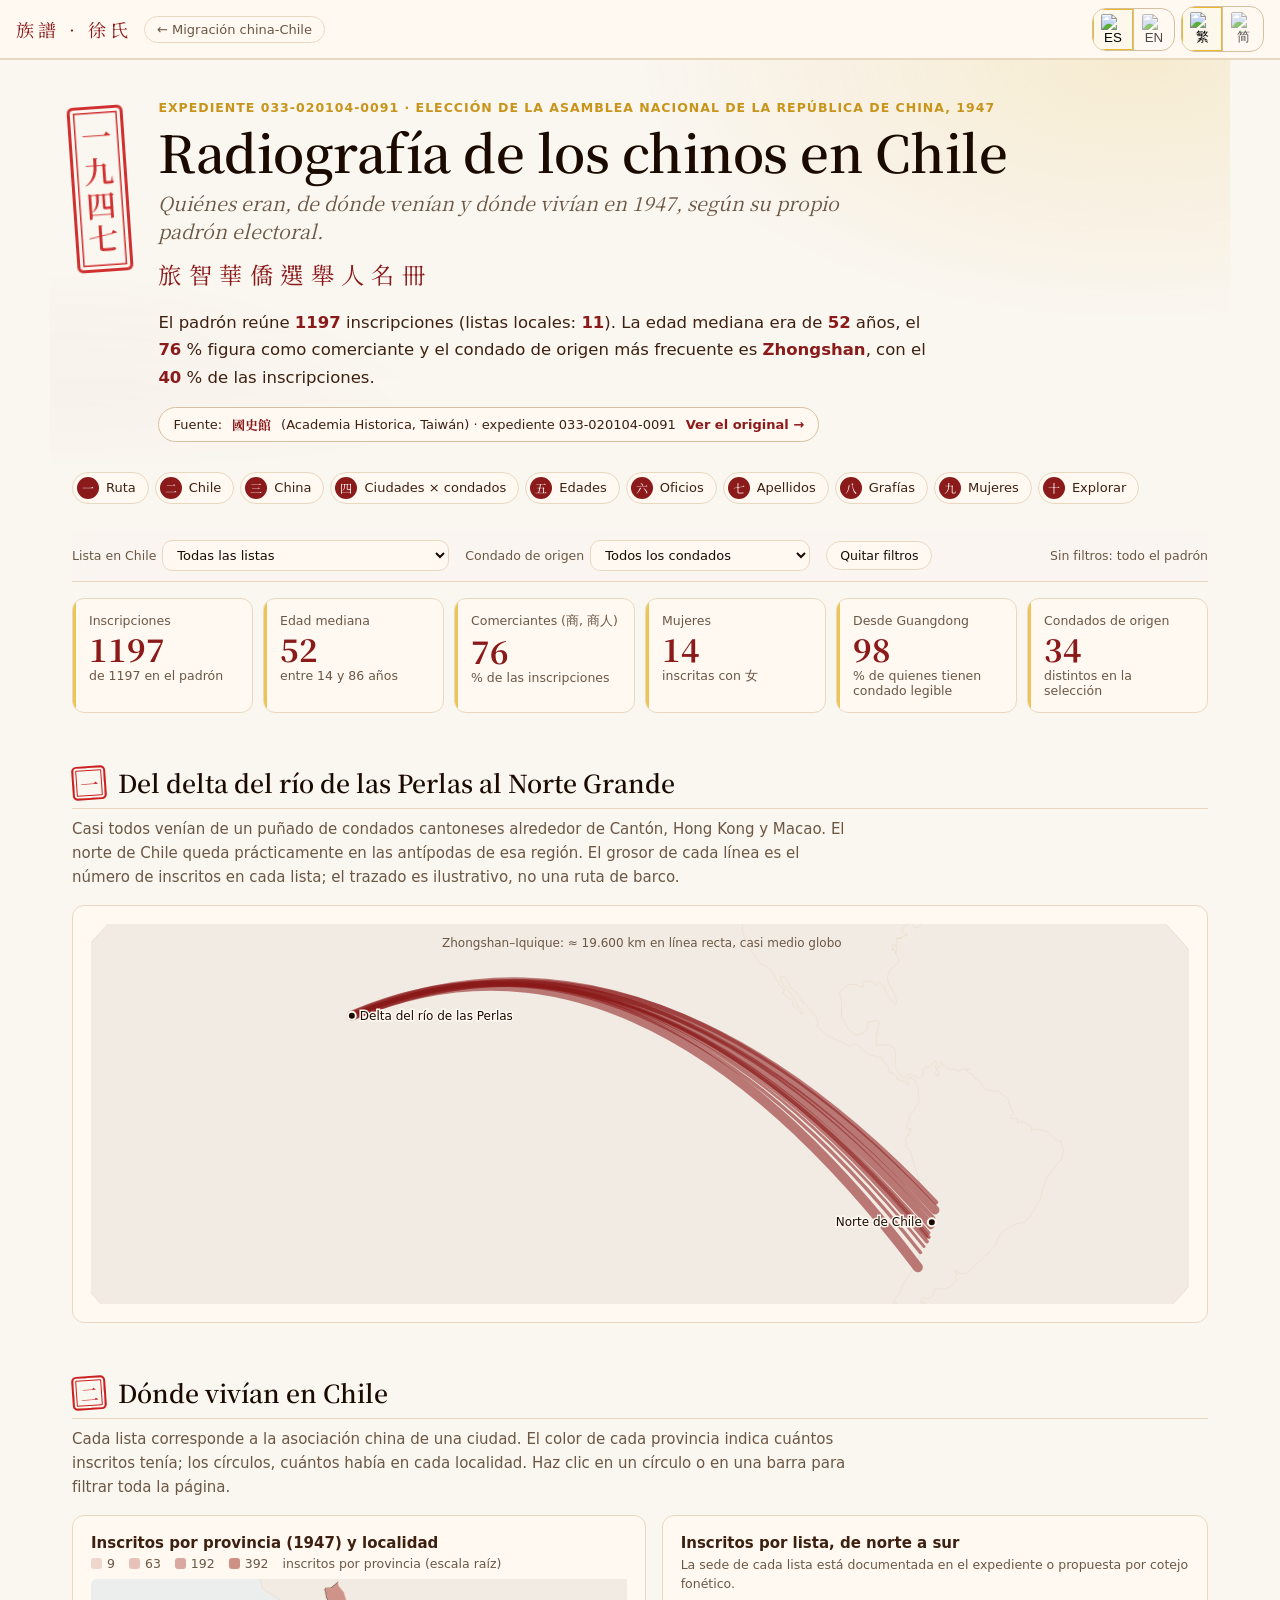
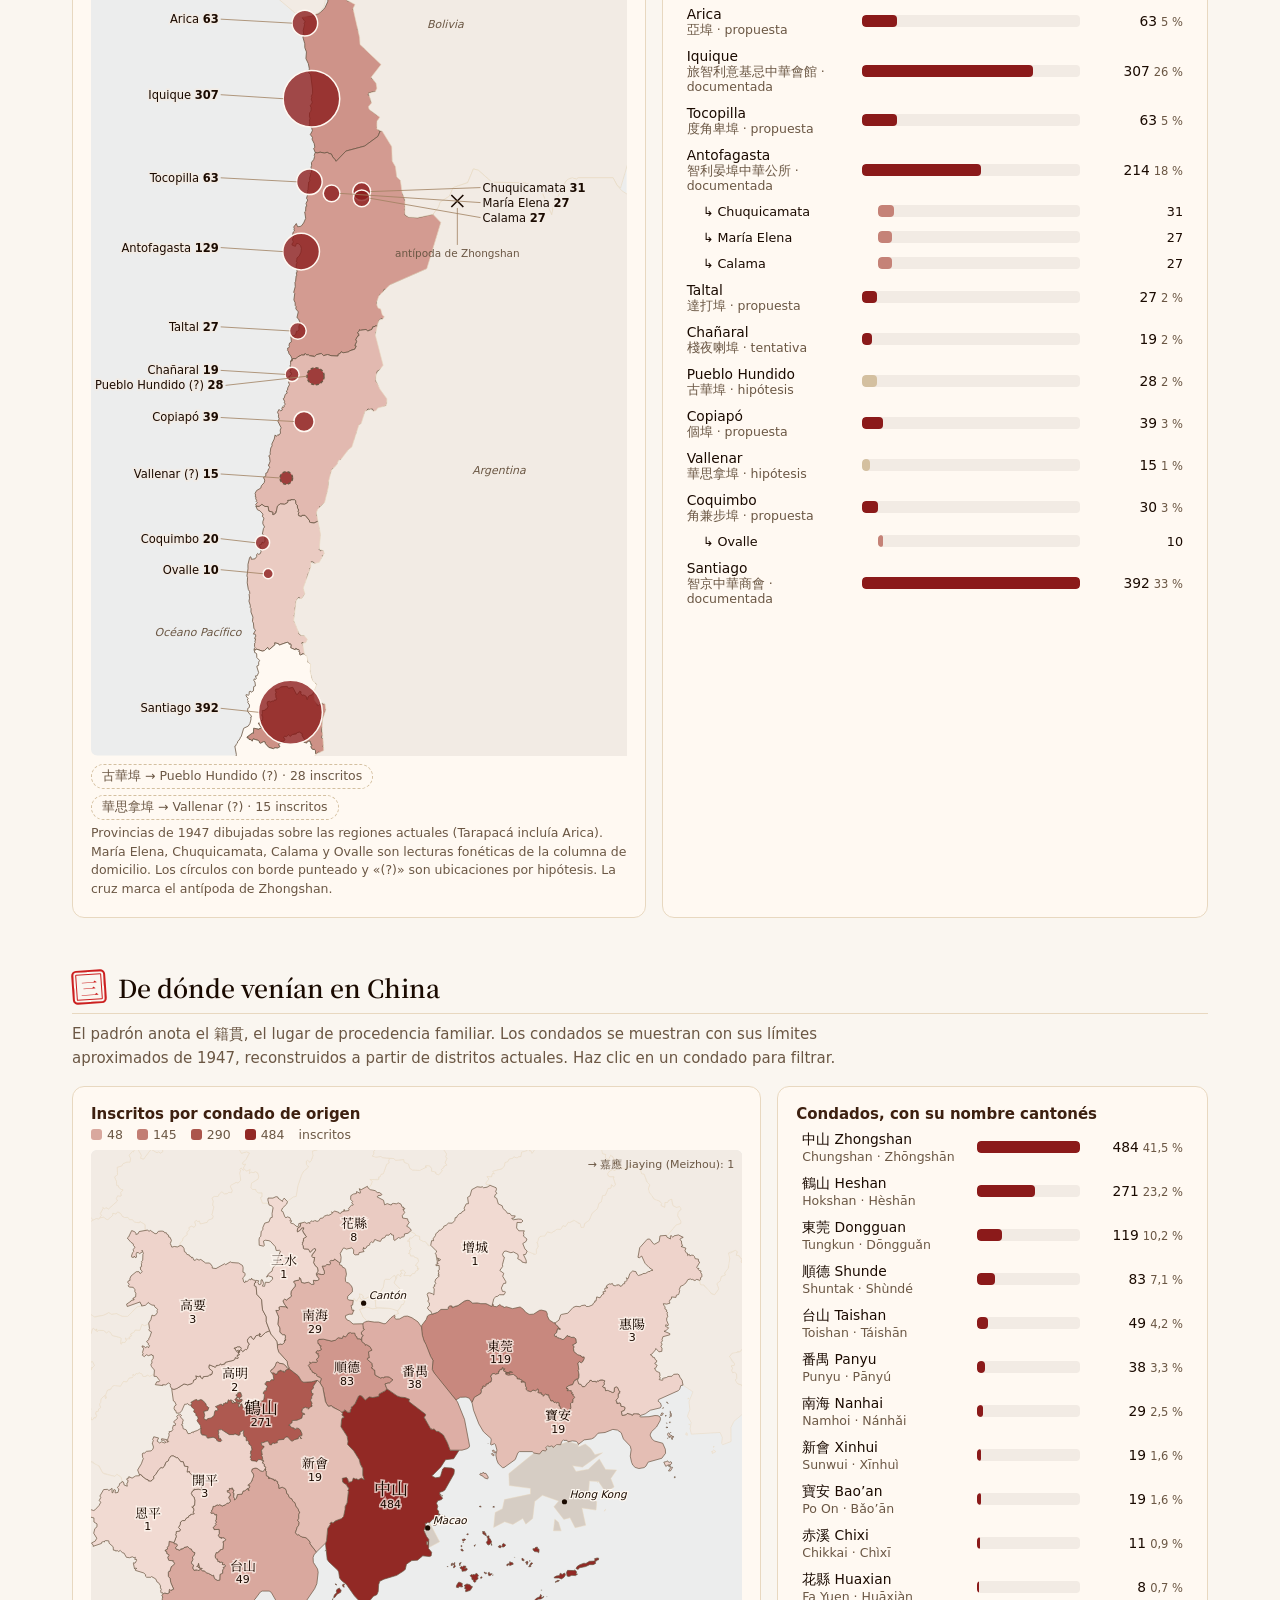
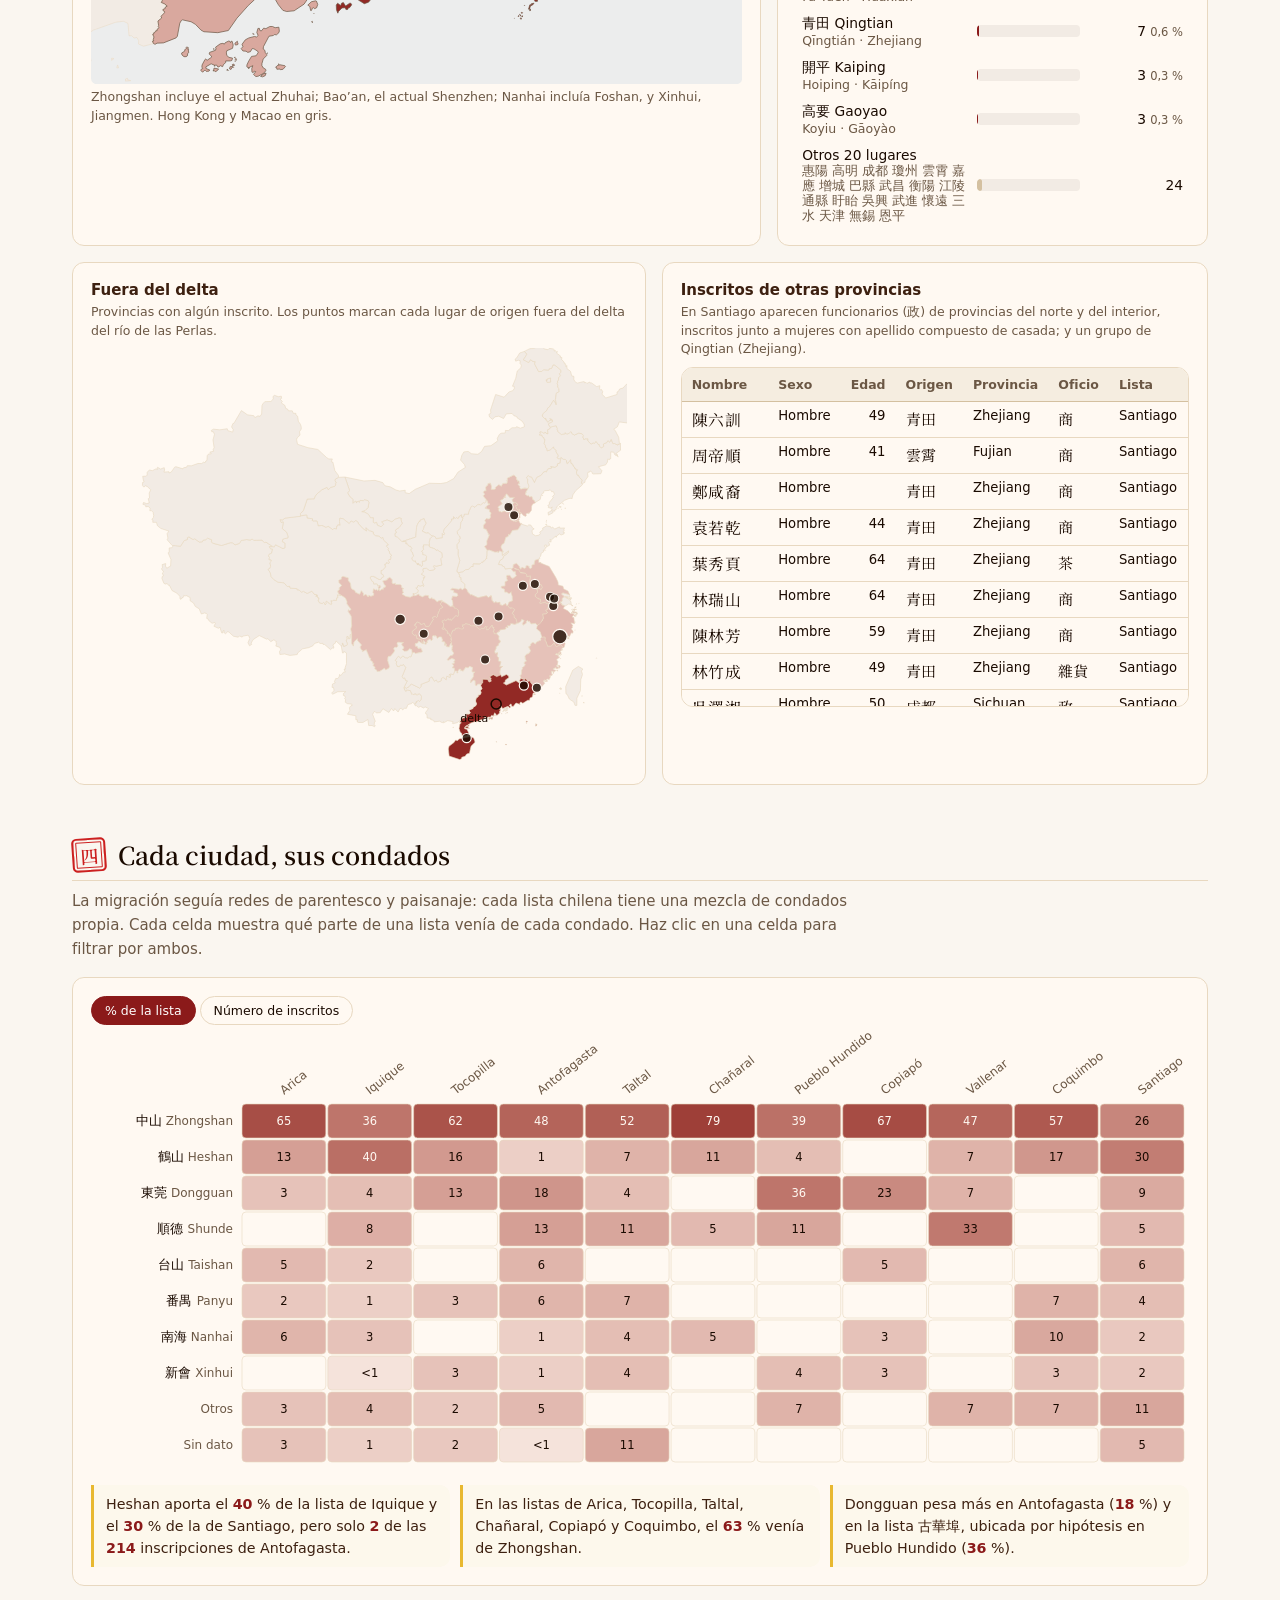
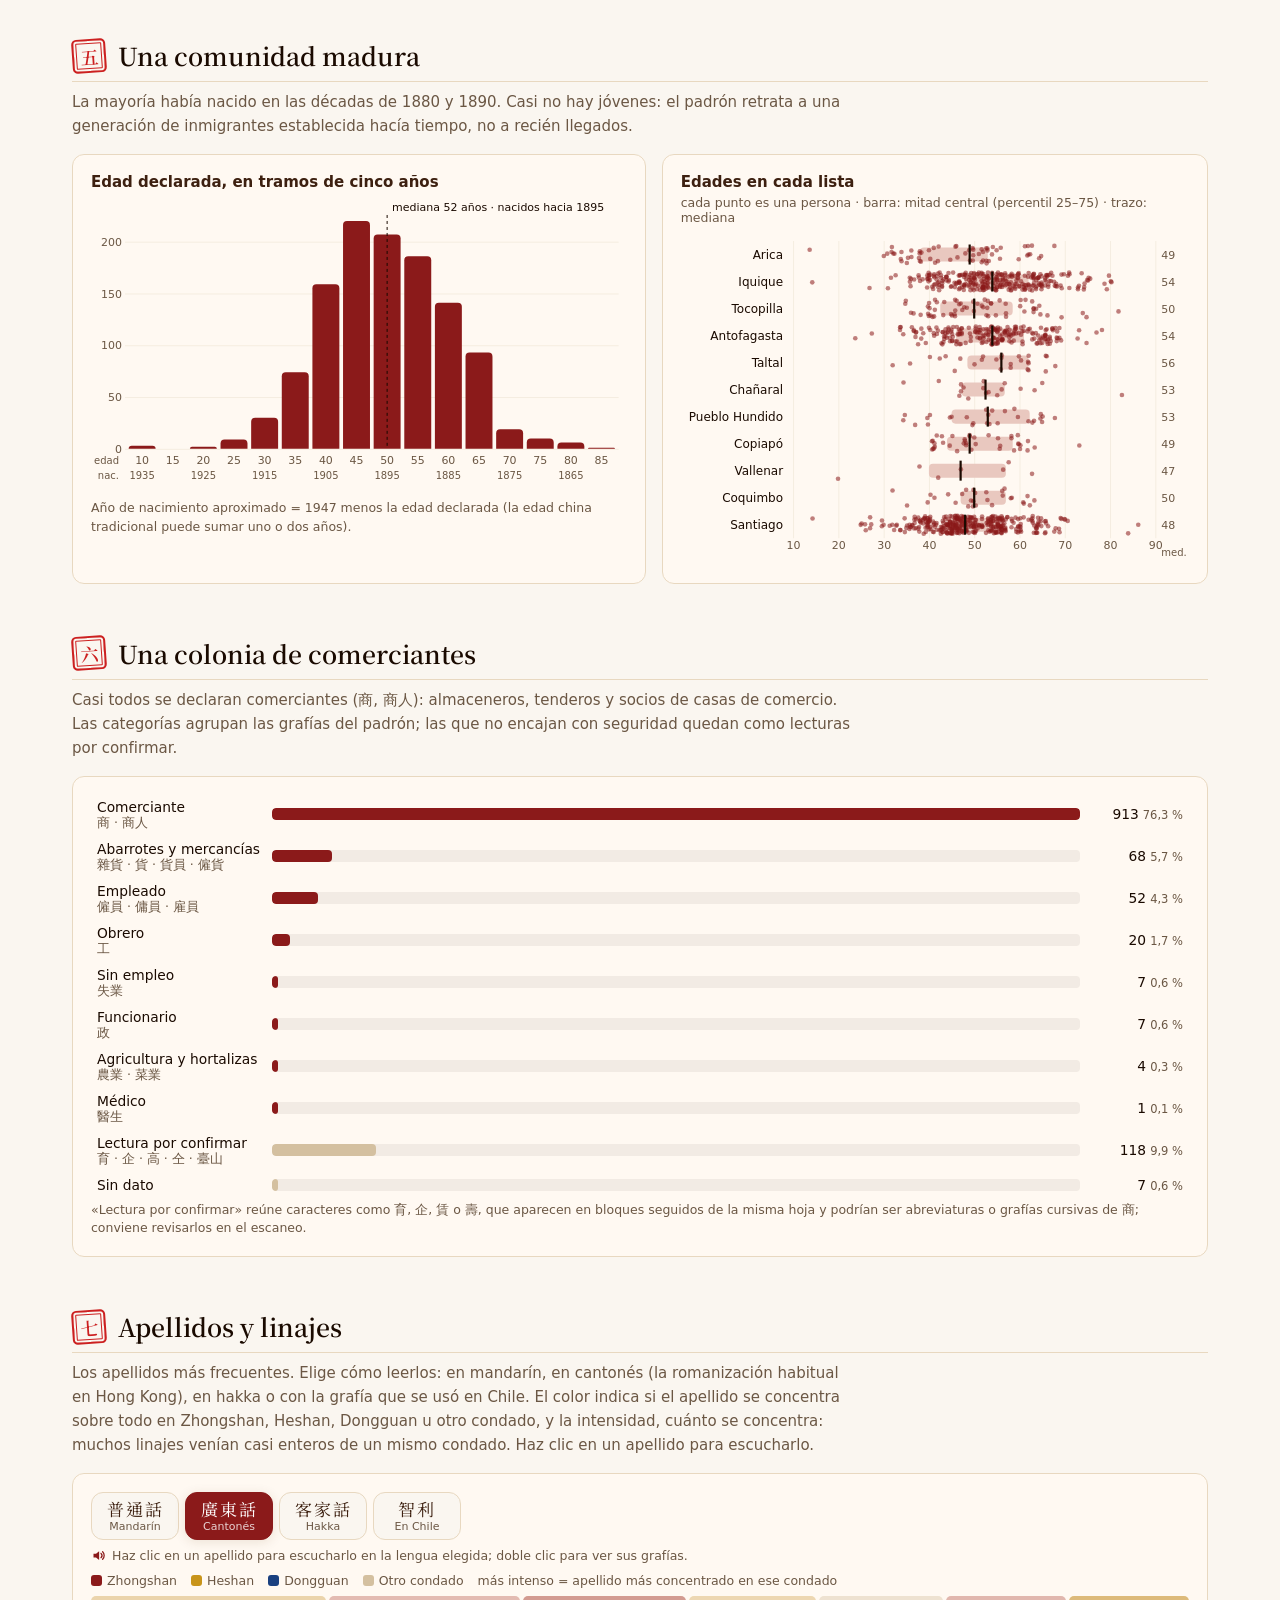
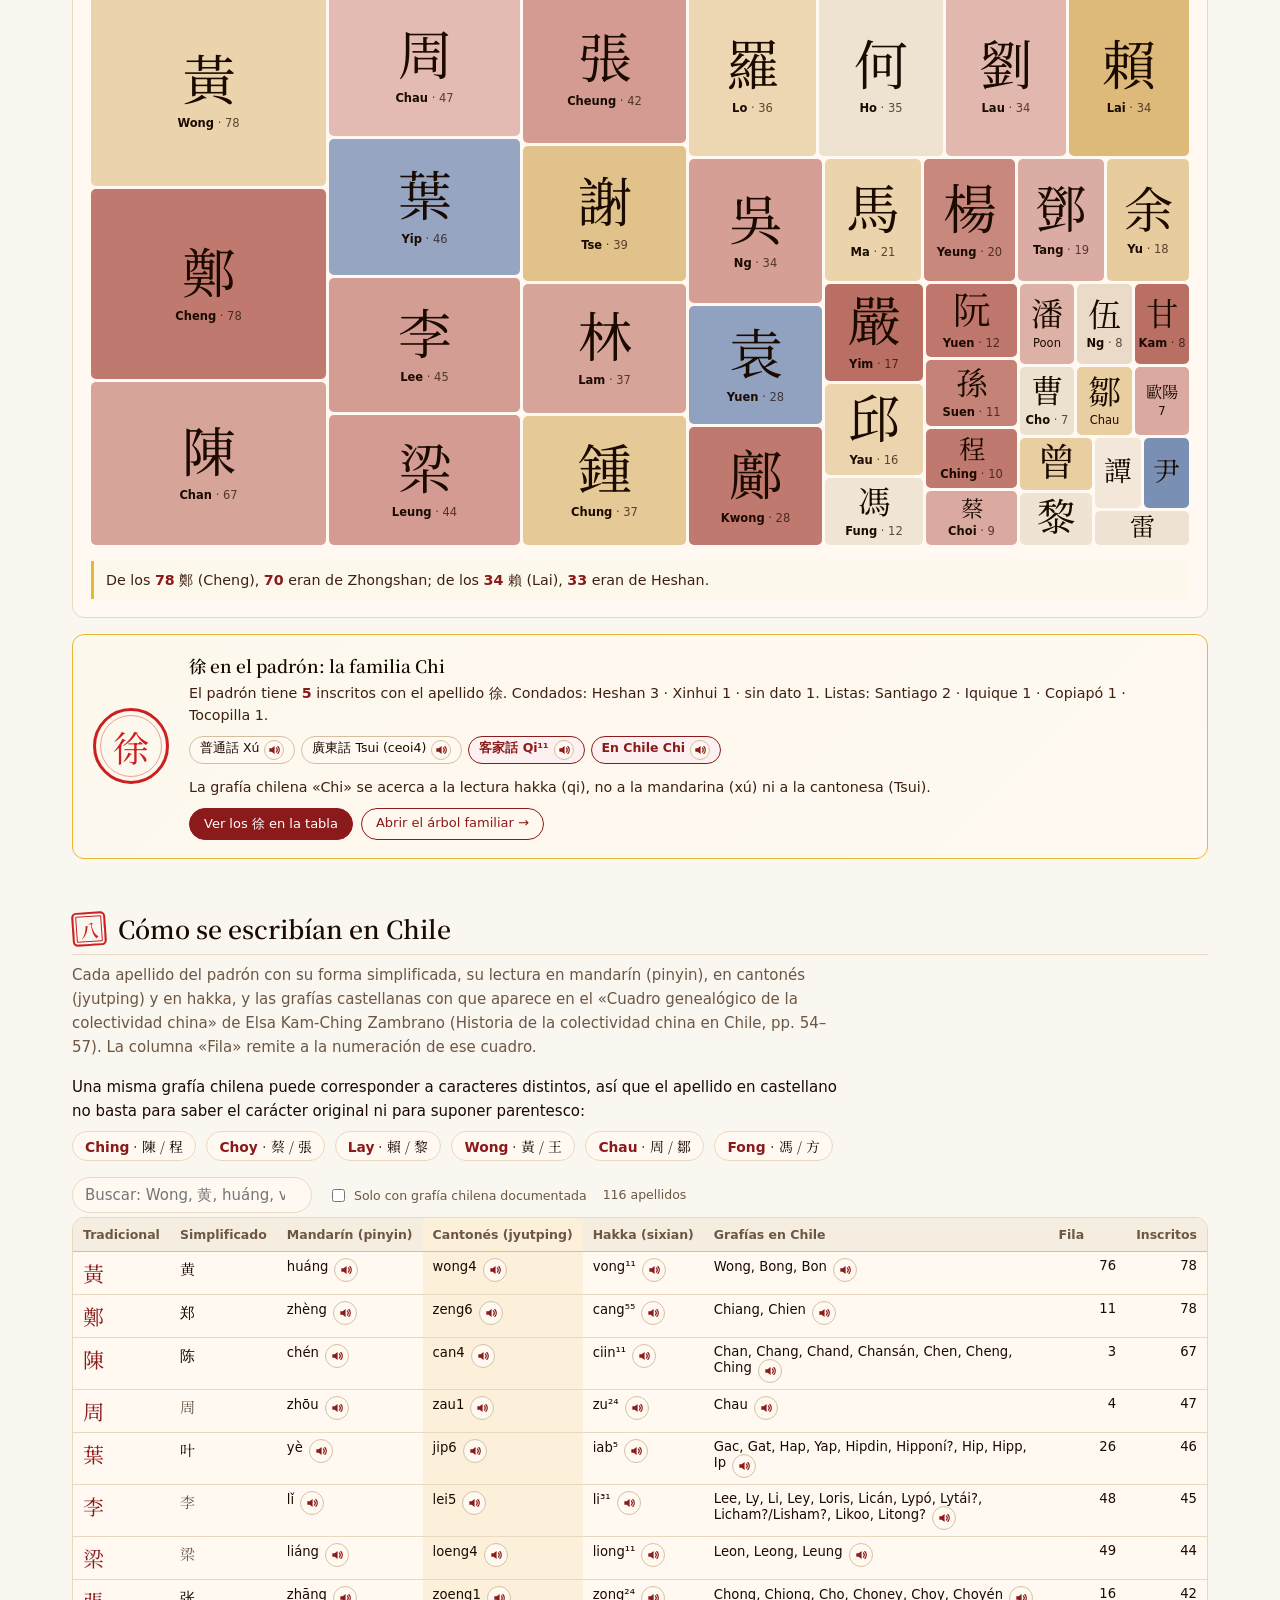
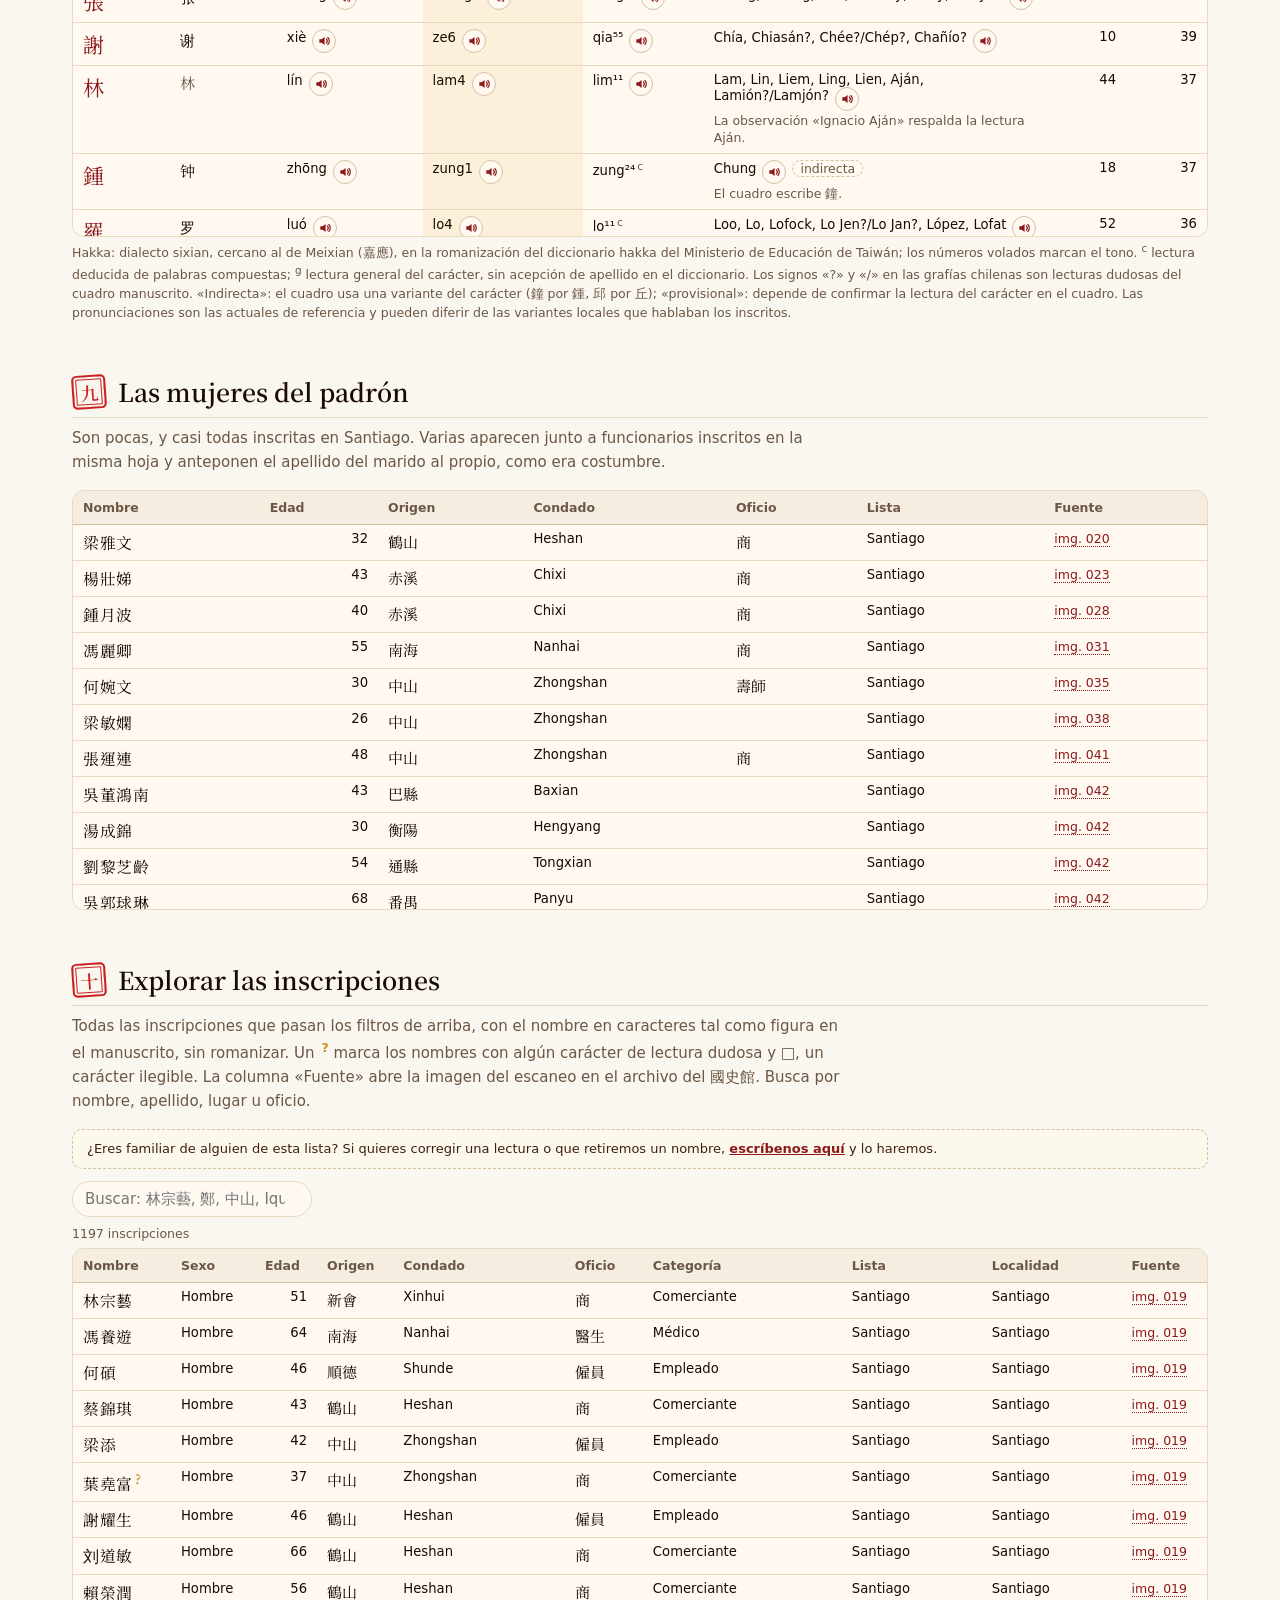
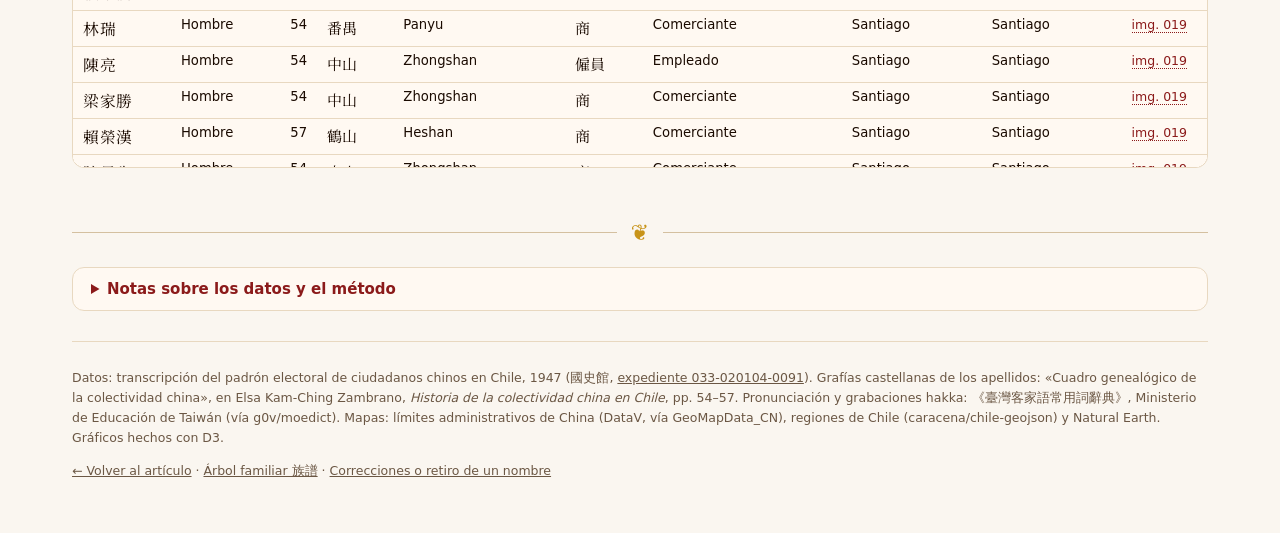
==== padron-1947/index.html @ ce4c58de "Padrón 1947 v3: nombres, enlace a cada imagen del expediente y audio - Nombres de los 1197 inscritos" ====
<!doctype html>
<html lang="es" data-zh="trad">
<head>
<meta charset="utf-8">
<meta name="viewport" content="width=device-width, initial-scale=1">
<title data-en="An X-ray of the Chinese in Chile, 1947 · 族譜 徐氏">Radiografía de los chinos en Chile, 1947 · 族譜 徐氏</title>
<meta name="description" content="Radiografía de los chinos en Chile en 1947, a partir de su padrón electoral: de dónde venían, dónde vivían, sus edades, oficios y apellidos.">
<meta name="theme-color" content="#faf6f0">
<meta property="og:title" content="Radiografía de los chinos en Chile, 1947 · 族譜 徐氏">
<meta property="og:description" content="Padrón electoral de 1947 de ciudadanos chinos en Chile: de dónde venían, dónde vivían, sus edades, oficios y apellidos.">
<meta property="og:image" content="../assets/og-image.png">
<meta property="og:type" content="article">
<meta property="og:locale" content="es_CL">
<link rel="icon" type="image/svg+xml" href="../favicon.svg">
<link rel="icon" type="image/png" sizes="32x32" href="../favicon.png">
<link rel="apple-touch-icon" sizes="180x180" href="../apple-touch-icon.png">
<link rel="preconnect" href="https://fonts.googleapis.com">
<link rel="preconnect" href="https://fonts.gstatic.com" crossorigin>
<link href="https://fonts.googleapis.com/css2?family=Noto+Serif+TC:wght@400;600;700&family=Noto+Serif+SC:wght@400;600;700&display=swap" rel="stylesheet">
<script>
  // Antes de pintar: idioma y escritura guardados por Zupu, y modo incrustado.
  (function () {
    var h = document.documentElement, q = new URLSearchParams(location.search), l = 'es', z = 'trad';
    try { l = localStorage.getItem('zupu-lang') || l; z = localStorage.getItem('zupu-script') || z; } catch (e) {}
    l = q.get('lang') || l; z = q.get('zh') || z;
    h.lang = l === 'en' ? 'en' : 'es'; h.setAttribute('data-zh', z === 'simp' ? 'simp' : 'trad');
    if (window.parent !== window || /[?&]incrustada=1/.test(location.search)) h.classList.add('incrustada');
  })();
</script>
<style>
:root {
  color-scheme: light;
  /* Paleta de Zupu (../css/style.css) */
  --color-bg: #faf6f0;          /* --paper */
  --color-panel: #fff9f2;       /* --paper2 */
  --color-paper3: #f5ede0;      /* --paper3 */
  --color-fg: #1a0a00;          /* --ink */
  --color-fg2: #3d2010;         /* --ink2 */
  --color-fg-muted: #6b5744;    /* --muted */
  --color-dim: #a08060;         /* --dim */
  --color-border-line: #e8d8c0; /* --border */
  --color-border2: #d4c0a0;     /* --border2 */
  --color-accent: #8b1a1a;      /* --red */
  --color-accent2: #b52020;     /* --red2 */
  --color-red-bg: #fdf0f0;      /* --red-bg */
  --color-seal: #cc2020;        /* --seal */
  --color-gold: #c8941a;        /* --gold */
  --color-gold2: #e8b830;       /* --gold2 */
  --color-gold-bg: #fdf8ec;     /* --gold-bg */
  --serie-1: #8b1a1a;           /* rojo: color principal de los datos; Zhongshan */
  --serie-2: #c8941a;           /* oro: Heshan */
  --serie-3: #1a4080;           /* azul: Dongguan */
  --shadow: 0 2px 12px rgba(100, 60, 20, .12);
  --fuente-sans: "Segoe UI", system-ui, -apple-system, Roboto, "Helvetica Neue", Arial, "Noto Sans TC", "PingFang TC", sans-serif;
  --fuente-serif: "Noto Serif TC", "Songti TC", "Songti SC", Georgia, serif;
  --cds-font-size-caption: 12.5px;
  --cds-font-size-body: 15px;
  --cds-font-weight-medium: 600;
  --cds-gap-xs: 4px; --cds-gap-sm: 8px; --cds-gap-md: 16px; --cds-gap-lg: 24px; --cds-gap-xl: 52px;
  --cds-pad-sm: 8px; --cds-pad-md: 12px; --cds-pad-lg: 18px;
  --cds-radius: 12px;
  --cds-chart-muted: #d4c0a0;
  --cds-chart-grid: #f5ede0;
  --cds-chart-axis: #e8d8c0;
  --cds-chart-reference: #a08060;
  --cds-text-secondary: #6b5744;
  --cds-surface-popover: #fff9f2;
  --cds-border: #e8d8c0;
  --cds-shadow-popover: 0 4px 24px rgba(100, 60, 20, .18);
}
html[data-zh="simp"] { --fuente-serif: "Noto Serif SC", "Noto Serif TC", "Songti SC", Georgia, serif; }
/* Idioma: el HTML trae las dos versiones de los textos largos */
html:not([lang="en"]) [data-l="en"], html[lang="en"] [data-l="es"] { display: none !important; }

* { box-sizing: border-box; }
html, body { margin: 0; background: var(--color-bg); color: var(--color-fg); font-family: var(--fuente-sans); font-size: 15px; -webkit-font-smoothing: antialiased; }
html { scroll-behavior: smooth; scroll-padding-top: 64px; }
::-webkit-scrollbar { width: 6px; height: 6px; }
::-webkit-scrollbar-thumb { background: var(--color-border2); border-radius: 3px; }
.zh { font-family: var(--fuente-serif); }
a { color: var(--color-accent); }

/* ── Barra superior (como la de Zupu) ── */
.topbar { display: flex; align-items: center; gap: 12px; min-height: 52px; padding: 6px 16px; background: var(--color-panel); border-bottom: 2px solid var(--color-border-line); flex-wrap: wrap; }
.tb-titulo { font-family: var(--fuente-serif); font-size: 18px; color: var(--color-accent); letter-spacing: 4px; text-decoration: none; white-space: nowrap; }
.tb-titulo:hover { color: var(--color-accent2); }
.tb-volver { font-size: 13px; color: var(--color-fg-muted); text-decoration: none; padding: 5px 12px; border: 1.5px solid var(--color-border-line); border-radius: 999px; white-space: nowrap; transition: all .15s; }
.tb-volver:hover { border-color: var(--color-accent); color: var(--color-accent); background: var(--color-red-bg); }
.tb-espacio { flex: 1; }
.lang-controls { display: flex; gap: 6px; align-items: center; }
.lc-group { display: flex; border: 1.5px solid var(--color-border2); border-radius: 14px; overflow: hidden; }
.lc-btn { background: none; border: none; padding: 5px 8px; cursor: pointer; display: flex; align-items: center; justify-content: center; transition: all .15s; opacity: .7; }
.lc-btn:hover { background: var(--color-border2); opacity: 1; }
.lc-btn.active { background: var(--color-gold-bg); opacity: 1; box-shadow: 0 0 0 1px var(--color-gold2) inset; }
.lc-group .lc-btn:not(:last-child) { border-right: 1px solid var(--color-border2); }
.flag-img { display: block; border-radius: 2px; width: 24px; height: auto; pointer-events: none; }

.pagina { max-width: 1180px; margin: 0 auto; padding: 0 22px 40px; }

/* ── Portada ── */
.hero { position: relative; isolation: isolate; display: grid; grid-template-columns: auto minmax(0, 1fr); gap: 30px; align-items: start; padding: 40px 0 30px; }
.hero::before { content: ''; position: absolute; inset: 0 -22px; z-index: -1;
  background: radial-gradient(ellipse 60% 90% at 92% 0%, rgba(232, 184, 48, .16), transparent 70%), radial-gradient(ellipse 50% 70% at 0% 100%, rgba(139, 26, 26, .06), transparent 70%);
  -webkit-mask-image: linear-gradient(to bottom, #000 55%, transparent); mask-image: linear-gradient(to bottom, #000 55%, transparent); }
.hero-sello { writing-mode: vertical-rl; font-family: var(--fuente-serif); font-size: 30px; font-weight: 600; line-height: 1.08; letter-spacing: 4px; color: var(--color-seal);
  border: 3px solid var(--color-seal); border-radius: 6px; padding: 12px 9px; transform: rotate(-4deg); margin-top: 6px;
  box-shadow: inset 0 0 0 3px var(--color-bg), inset 0 0 0 4.5px var(--color-seal); background: var(--color-bg); opacity: .92; }
.pc-kicker { font-size: var(--cds-font-size-caption); color: var(--color-gold); letter-spacing: .08em; text-transform: uppercase; margin: 0 0 10px; font-weight: 600; }
.pc-title { font-family: var(--fuente-serif); font-weight: 600; font-size: clamp(2rem, 5vw, 3.4rem); line-height: 1.05; margin: 0 0 10px; color: var(--color-fg); letter-spacing: -.01em; }
.hero-bajada { font-family: var(--fuente-serif); font-size: clamp(1.05rem, 2.2vw, 1.3rem); font-style: italic; color: var(--color-fg-muted); margin: 0 0 12px; max-width: 46rem; line-height: 1.45; }
.hero-zh { font-family: var(--fuente-serif); font-size: clamp(1.1rem, 2.6vw, 1.55rem); color: var(--color-accent); letter-spacing: .32em; margin: 0 0 18px; }
.pc-lede { font-size: 1.1rem; line-height: 1.65; margin: 0; max-width: 52rem; color: var(--color-fg2); }
.pc-lede b, .pc-p b { font-variant-numeric: tabular-nums; font-weight: 700; color: var(--color-accent); }

/* ── Índice de secciones ── */
.indice { display: flex; flex-wrap: wrap; gap: 6px; margin: 0 0 26px; padding: 0; list-style: none; }
.indice a { display: inline-flex; align-items: center; gap: 7px; padding: 4px 12px 4px 4px; border: 1.5px solid var(--color-border-line); border-radius: 999px; background: var(--color-panel); color: var(--color-fg2); text-decoration: none; font-size: 13px; transition: all .15s; white-space: nowrap; }
.indice a:hover { border-color: var(--color-accent); background: var(--color-red-bg); transform: translateY(-1px); }
.indice .n { display: inline-grid; place-items: center; width: 22px; height: 22px; border-radius: 50%; background: var(--color-accent); color: #fff; font-family: var(--fuente-serif); font-size: 12px; }

/* ── Filtros fijos ── */
.pc-bar { position: sticky; top: 0; z-index: 6; display: flex; flex-wrap: wrap; gap: var(--cds-gap-sm) var(--cds-gap-md); align-items: center; padding: 10px 0; margin-bottom: var(--cds-gap-md);
  background: color-mix(in oklab, var(--color-bg) 90%, transparent); -webkit-backdrop-filter: blur(8px); backdrop-filter: blur(8px); border-bottom: 1px solid var(--color-border-line); }
.pc-bar label { font-size: var(--cds-font-size-caption); color: var(--color-fg-muted); display: flex; align-items: center; gap: 6px; }
.dash-select { font: inherit; font-size: 13px; padding: 6px 28px 6px 10px; border: 1.5px solid var(--color-border-line); border-radius: 10px; background-color: var(--color-panel); color: var(--color-fg); min-width: 11rem; }
.pc-btn { font: inherit; font-size: var(--cds-font-size-caption); padding: 6px 13px; border-radius: 999px; border: 1.5px solid var(--color-border-line); background-color: var(--color-panel); color: var(--color-fg); cursor: pointer; transition: all .15s; }
.pc-btn:hover, .pc-search:focus, .dash-select:focus { border-color: var(--color-accent); outline: none; }
.pc-btn[aria-pressed='true'] { background-color: var(--color-accent); border-color: var(--color-accent); color: #fff; }
.pc-status { font-size: var(--cds-font-size-caption); color: var(--color-fg-muted); margin-left: auto; }
.pc-status.pc-status-on { color: var(--color-accent); font-weight: 600; }

/* ── Cifras ── */
.pc-kpis { display: grid; grid-template-columns: repeat(auto-fit, minmax(150px, 1fr)); gap: 10px; margin-bottom: var(--cds-gap-xl); }
.pc-kpi { background: var(--color-panel); border: 1px solid var(--color-border-line); border-radius: var(--cds-radius); padding: 14px 16px; position: relative; overflow: hidden; transition: box-shadow .2s, transform .2s; }
.pc-kpi::after { content: ''; position: absolute; left: 0; top: 0; bottom: 0; width: 3px; background: var(--color-gold2); opacity: .8; }
.pc-kpi:hover { box-shadow: var(--shadow); transform: translateY(-2px); }
.pc-kpi-l { font-size: var(--cds-font-size-caption); color: var(--color-fg-muted); margin: 0 0 4px; }
.pc-kpi-v { font-family: var(--fuente-serif); font-weight: 700; font-size: 2.1rem; line-height: 1.1; font-variant-numeric: tabular-nums; min-height: 2.3rem; color: var(--color-accent); }
.pc-kpi-s { font-size: var(--cds-font-size-caption); color: var(--color-fg-muted); margin-top: 2px; min-height: 1.1em; }

/* ── Secciones ── */
.pc { font-family: var(--fuente-sans); color: var(--color-fg); --pc-water: color-mix(in oklab, var(--color-panel) 90%, #3d7fb8 10%); --pc-land: color-mix(in oklab, var(--color-fg) 5%, var(--color-panel)); }
.pc-sec { margin: 0 0 var(--cds-gap-xl); }
.pc-h2 { font-family: var(--fuente-serif); font-weight: 600; font-size: 1.65rem; margin: 0 0 8px; padding-bottom: 8px; border-bottom: 1px solid var(--color-border-line); display: flex; align-items: center; gap: 12px; }
.sec-n { flex: none; display: inline-grid; place-items: center; width: 34px; height: 34px; border: 2px solid var(--color-seal); border-radius: 5px; color: var(--color-seal); font-size: 18px; font-weight: 600; transform: rotate(-4deg); box-shadow: inset 0 0 0 2px var(--color-bg), inset 0 0 0 3px var(--color-seal); }
.pc-sub { color: var(--color-fg-muted); margin: 0 0 var(--cds-gap-md); max-width: 52rem; line-height: 1.6; }
.pc-card { background: var(--color-panel); border: 1px solid var(--color-border-line); border-radius: var(--cds-radius); padding: var(--cds-pad-lg); position: relative; min-width: 0; }
.pc-h3 { font-size: var(--cds-font-size-body); font-weight: var(--cds-font-weight-medium); margin: 0 0 4px; color: var(--color-fg2); }
.pc-note { font-size: var(--cds-font-size-caption); color: var(--color-fg-muted); margin: var(--cds-gap-xs) 0 0; line-height: 1.5; }
.pc-grid2 { display: grid; grid-template-columns: minmax(0, 1.05fr) minmax(0, 1fr); gap: var(--cds-gap-md); }
.pc-grid2b { display: grid; grid-template-columns: minmax(0, 1.6fr) minmax(0, 1fr); gap: var(--cds-gap-md); }
@media (max-width: 860px) { .pc-grid2, .pc-grid2b { grid-template-columns: minmax(0, 1fr); } }
.pc-chart { position: relative; width: 100%; min-height: 220px; }
.pc-chart svg { display: block; width: 100%; height: auto; overflow: hidden; }
.pc-tall { min-height: 560px; }
.pc-p { line-height: 1.6; margin: 0 0 var(--cds-gap-sm); max-width: 52rem; }
.pc-finds { display: grid; grid-template-columns: repeat(auto-fit, minmax(230px, 1fr)); gap: 10px; margin-top: var(--cds-gap-md); }
.pc-find { border-left: 3px solid var(--color-gold2); background: var(--color-gold-bg); border-radius: 0 10px 10px 0; padding: 8px 12px; line-height: 1.55; font-size: .95rem; margin: 0; color: var(--color-fg2); }
.pc-find b { color: var(--color-accent); }
.pc-legend { display: flex; flex-wrap: wrap; gap: 4px 14px; font-size: var(--cds-font-size-caption); color: var(--color-fg-muted); margin: var(--cds-gap-xs) 0 var(--cds-gap-sm); min-height: 1.2em; }
.pc-legend i { display: inline-block; width: 11px; height: 11px; border-radius: 3px; margin-right: 5px; vertical-align: -1px; }
.pc-toggle { display: inline-flex; gap: 4px; margin-bottom: var(--cds-gap-sm); }
.pc-rows { display: flex; flex-direction: column; gap: 3px; }
.pc-row { display: grid; grid-template-columns: minmax(7.5rem, 11rem) minmax(0, 1fr) 6.2rem; align-items: center; gap: 10px; padding: 4px 6px; border-radius: 6px; cursor: pointer; font-size: .92rem; }
.pc-row:hover { background: color-mix(in oklab, var(--color-accent) 6%, transparent); }
.pc-row[aria-selected='true'] { background: color-mix(in oklab, var(--color-accent) 11%, transparent); }
.pc-row.pc-dim { opacity: .45; }
.pc-row-n { text-align: right; font-variant-numeric: tabular-nums; white-space: nowrap; }
.pc-row-n small { color: var(--color-fg-muted); margin-left: 4px; white-space: nowrap; }
.pc-row-name small { display: block; font-size: var(--cds-font-size-caption); color: var(--color-fg-muted); line-height: 1.2; }
.pc-track { height: 12px; background: color-mix(in oklab, var(--color-fg) 6%, transparent); border-radius: 4px; overflow: hidden; }
.pc-fill { height: 100%; border-radius: 4px; transition: width .35s ease; }
.pc-sub-row { font-size: .85rem; padding-left: 22px; }
.pc-tip { position: absolute; pointer-events: none; z-index: 10; background: var(--cds-surface-popover); border: 1px solid var(--color-border2); box-shadow: var(--cds-shadow-popover); border-radius: 10px; padding: 9px 11px; font-size: var(--cds-font-size-caption); line-height: 1.5; max-width: 280px; color: var(--color-fg); }
.pc-tip b { font-weight: 700; color: var(--color-accent); font-size: 13.5px; }
.pc-tip .pc-tip-m { color: var(--cds-text-secondary); }
.pc-axis text { fill: var(--cds-text-secondary); font-size: 11px; font-family: var(--fuente-sans); }
.pc-axis line, .pc-axis path { stroke: var(--cds-chart-axis); }

/* ── Tablas ── */
.pc-table-wrap { overflow: auto; max-height: 520px; border: 1px solid var(--color-border-line); border-radius: var(--cds-radius); background: var(--color-panel); }
.pc-table { border-collapse: collapse; width: 100%; font-size: .88rem; }
.pc-table th { position: sticky; top: 0; background: var(--color-paper3); text-align: left; font-weight: var(--cds-font-weight-medium); font-size: var(--cds-font-size-caption); color: var(--color-fg-muted); padding: 9px 10px; border-bottom: 1px solid var(--color-border2); white-space: nowrap; z-index: 1; }
.pc-table td { padding: 6px 10px; border-bottom: 1px solid var(--color-border-line); vertical-align: top; }
.pc-table tbody tr:hover td { background: color-mix(in oklab, var(--color-gold2) 9%, transparent); }
.pc-table td.pc-num { text-align: right; font-variant-numeric: tabular-nums; }
.pc-table td.pc-zh { font-size: 1rem; white-space: nowrap; font-family: var(--fuente-serif); }
.pc-table td.pc-big { font-size: 1.4rem; color: var(--color-accent); }
.pc-table td.pc-graf { min-width: 14rem; max-width: 28rem; }
.pc-search { font: inherit; padding: 8px 12px; border: 1.5px solid var(--color-border-line); border-radius: 999px; background-color: var(--color-panel); color: var(--color-fg); min-width: 16rem; margin-bottom: var(--cds-gap-sm); }
.pc-chips { display: flex; flex-wrap: wrap; gap: 6px; margin-top: var(--cds-gap-sm); min-height: 1em; }
.pc-chip { font-size: var(--cds-font-size-caption); border: 1px dashed var(--color-border2); border-radius: 999px; padding: 3px 10px; color: var(--color-fg-muted); }
.pc-muted { color: var(--color-fg-muted); }
.pc-tag { display: inline-block; margin-left: 6px; font-size: var(--cds-font-size-caption); border: 1px dashed var(--color-border2); border-radius: 999px; padding: 0 7px; color: var(--color-fg-muted); }
.pc-nota { display: block; font-size: var(--cds-font-size-caption); color: var(--color-fg-muted); margin-top: 2px; line-height: 1.35; }
.pc-mark { color: var(--color-fg-muted); margin-left: 2px; }
.pc-tools { display: flex; flex-wrap: wrap; gap: var(--cds-gap-sm) var(--cds-gap-md); align-items: center; margin-bottom: var(--cds-gap-xs); }
.pc-tools .pc-search { margin-bottom: 0; }
.pc-check { font-size: var(--cds-font-size-caption); color: var(--color-fg-muted); display: inline-flex; gap: 6px; align-items: center; }
.pc-check input { accent-color: var(--color-accent); }
.pc-pairs { display: flex; flex-wrap: wrap; gap: 6px 10px; margin: var(--cds-gap-sm) 0 var(--cds-gap-md); }
.pc-pair { font-size: .92rem; border: 1px solid var(--color-border-line); border-radius: 999px; padding: 4px 12px; background: var(--color-panel); font-family: var(--fuente-serif); }
.pc-pair b { font-family: var(--fuente-sans); font-weight: 700; color: var(--color-accent); }
.pc-fail { color: var(--color-fg-muted); font-size: var(--cds-font-size-caption); padding: 2rem 0; text-align: center; }
.pc-cargando { background: var(--color-gold-bg); border: 1.5px dashed var(--color-border2); border-radius: 10px; padding: 10px 14px; }

/* ── Selector de pronunciación ── */
.pc-pron { display: flex; flex-wrap: wrap; gap: 6px; margin: 0 0 12px; }
.pc-pron button { font: inherit; display: inline-flex; flex-direction: column; align-items: center; gap: 1px; min-width: 88px; padding: 7px 14px 6px; border-radius: 12px; border: 1.5px solid var(--color-border-line); background: var(--color-bg); color: var(--color-fg2); cursor: pointer; transition: all .15s; }
.pc-pron button .zh { font-size: 17px; letter-spacing: 2px; line-height: 1.1; }
.pc-pron button small { font-size: 11px; color: var(--color-fg-muted); }
.pc-pron button:hover { border-color: var(--color-accent); transform: translateY(-1px); }
.pc-pron button[aria-pressed='true'] { background: var(--color-accent); border-color: var(--color-accent); color: #fff; box-shadow: var(--shadow); }
.pc-pron button[aria-pressed='true'] small { color: rgba(255, 255, 255, .8); }
.pc-mosaico g { cursor: pointer; outline: none; }
.pc-mosaico g rect { transition: stroke-width .12s; }
.pc-mosaico g:hover rect, .pc-mosaico g:focus rect { stroke: var(--color-fg); stroke-width: 1.5; }
.pc-mosaico .pc-rom { font-size: 11.5px; fill: var(--color-fg); }
/* La tabla de grafías resalta la columna de la pronunciación elegida */
.pc-pron-tabla[data-col="mandarin"] :is(td, th):nth-child(3),
.pc-pron-tabla[data-col="canton"] :is(td, th):nth-child(4),
.pc-pron-tabla[data-col="hakka"] :is(td, th):nth-child(5),
.pc-pron-tabla[data-col="chile"] :is(td, th):nth-child(6) { background: color-mix(in oklab, var(--color-gold2) 14%, var(--color-panel)); }

/* ── 徐 en el padrón ── */
.xu-card { display: grid; grid-template-columns: auto minmax(0, 1fr); gap: 20px; align-items: center; margin-top: 16px; padding: 18px 20px; border: 1.5px solid var(--color-gold2); border-radius: var(--cds-radius); background: linear-gradient(135deg, var(--color-gold-bg), var(--color-panel)); }
.xu-card:empty { display: none; }
.xu-sello { width: 76px; height: 76px; border-radius: 50%; border: 3px solid var(--color-seal); display: grid; place-items: center; position: relative; font-family: var(--fuente-serif); font-size: 36px; color: var(--color-seal); }
.xu-sello::before { content: ''; position: absolute; inset: 4px; border-radius: 50%; border: 1.5px solid var(--color-seal); opacity: .4; }
.xu-t { font-family: var(--fuente-serif); font-size: 1.15rem; font-weight: 600; margin: 0 0 4px; }
.xu-p { margin: 0 0 10px; line-height: 1.55; color: var(--color-fg2); font-size: .95rem; }
.xu-p b { color: var(--color-accent); }
.xu-pron { display: flex; flex-wrap: wrap; gap: 6px; margin: 0 0 12px; }
.xu-pron span { font-size: 12.5px; border: 1px solid var(--color-border2); border-radius: 999px; padding: 3px 10px; background: var(--color-panel); }
.xu-pron span.xu-match { border-color: var(--color-accent); color: var(--color-accent); font-weight: 700; background: var(--color-red-bg); }
.xu-acc { display: flex; flex-wrap: wrap; gap: 8px; }
.xu-acc a, .xu-acc button { font: inherit; font-size: 13px; padding: 6px 14px; border-radius: 999px; border: 1.5px solid var(--color-accent); background: var(--color-accent); color: #fff; cursor: pointer; text-decoration: none; transition: all .15s; }
.xu-acc a { background: transparent; color: var(--color-accent); }
.xu-acc a:hover, .xu-acc button:hover { transform: translateY(-1px); box-shadow: var(--shadow); }
@media (max-width: 560px) { .xu-card { grid-template-columns: 1fr; justify-items: start; } }

/* ── Notas y pie ── */
.orn { display: flex; align-items: center; gap: 14px; margin: 8px 0 22px; color: var(--color-gold); font-size: 22px; }
.orn::before, .orn::after { content: ''; flex: 1; height: 1px; background: var(--color-border2); }
.pc-details { border: 1px solid var(--color-border-line); border-radius: var(--cds-radius); padding: 12px 18px; background: var(--color-panel); }
.pc-details summary { cursor: pointer; font-weight: var(--cds-font-weight-medium); color: var(--color-accent); }
.pc-details li { margin-bottom: 8px; line-height: 1.55; color: var(--color-fg2); }
.pie { margin-top: 30px; padding-top: 14px; border-top: 1px solid var(--color-border-line); font-size: 12.5px; color: var(--color-fg-muted); line-height: 1.6; }
.pie a { color: inherit; }
.pie a:hover { color: var(--color-accent); }

/* Incrustada en un iframe: sin navegación propia */
html.incrustada .topbar, html.incrustada .pie-volver, html.incrustada .indice { display: none; }
html.incrustada .pagina { padding: 0 2px 12px; }

@media (max-width: 700px) {
  .pagina { padding: 0 16px 40px; }
  .hero { grid-template-columns: 1fr; gap: 14px; padding-top: 26px; }
  .hero::before { inset: 0 -16px; }
  .hero-sello { writing-mode: horizontal-tb; justify-self: start; font-size: 20px; padding: 5px 10px; letter-spacing: 3px; }
  .indice { flex-wrap: nowrap; overflow-x: auto; margin-right: -16px; padding-right: 16px; scrollbar-width: none; }
  .tb-volver { order: 3; }
  .pc-h2 { font-size: 1.35rem; }
  .sec-n { width: 30px; height: 30px; font-size: 16px; }
  .pc-bar { gap: 6px; padding: 8px 0; }
  .pc-bar label { flex: 1 1 40%; min-width: 0; }
  .pc-bar label > span { display: none; }
  .dash-select { min-width: 0; width: 100%; padding-right: 22px; }
  #limpiar { padding: 5px 10px; }
  .pc-status { margin-left: 0; flex: 1 1 auto; font-size: 11.5px; }
}
/* ── Fuente, nombres y audio ── */
.hero-fuente { display: inline-flex; flex-wrap: wrap; align-items: center; gap: 4px 10px; margin: 16px 0 0; padding: 7px 14px; border: 1.5px solid var(--color-border2); border-radius: 999px; background: var(--color-panel); font-size: 13px; color: var(--color-fg2); }
.hero-fuente b { color: var(--color-accent); font-family: var(--fuente-serif); }
.hero-fuente a { font-weight: 600; text-decoration: none; }
.hero-fuente a:hover { text-decoration: underline; }
.pc-table td.pc-nombre { font-size: 1.05rem; letter-spacing: .04em; }
.pc-dudoso { color: var(--color-gold); font-weight: 700; margin-left: 2px; cursor: help; }
a.pc-fuente { color: var(--color-accent); white-space: nowrap; text-decoration: none; border-bottom: 1px dotted var(--color-accent); font-size: 12.5px; }
a.pc-fuente:hover { border-bottom-style: solid; }
.pc-contacto { margin: 10px 0 12px; padding: 9px 14px; border: 1.5px dashed var(--color-border2); border-radius: 10px; background: var(--color-gold-bg); font-size: 13px; color: var(--color-fg2); line-height: 1.5; }
.pc-contacto a { font-weight: 600; }
.pc-oir { display: inline-grid; place-items: center; width: 24px; height: 24px; margin-left: 6px; padding: 0; vertical-align: -6px; border-radius: 50%; border: 1.5px solid var(--color-border2); background: var(--color-panel); color: var(--color-accent); cursor: pointer; transition: all .15s; }
.pc-oir:hover { border-color: var(--color-accent); background: var(--color-red-bg); transform: scale(1.08); }
.pc-oir.sonando { background: var(--color-accent); border-color: var(--color-accent); color: #fff; animation: latido .8s ease-in-out infinite; }
@keyframes latido { 50% { box-shadow: 0 0 0 5px color-mix(in oklab, var(--color-accent) 22%, transparent); } }
.xu-pron .pc-oir { width: 20px; height: 20px; margin-left: 5px; vertical-align: -5px; }
.pc-mosaico g.sonando rect { stroke: var(--color-accent); stroke-width: 3; }
.pc-pron-ayuda { font-size: var(--cds-font-size-caption); color: var(--color-fg-muted); margin: -4px 0 10px; display: flex; align-items: center; gap: 6px; }
.pc-pron-ayuda svg { color: var(--color-accent); }
.pc-toast { position: fixed; left: 50%; bottom: 22px; transform: translate(-50%, 20px); opacity: 0; pointer-events: none; z-index: 50; max-width: min(92vw, 460px); padding: 10px 16px; border-radius: 12px; background: var(--color-fg); color: var(--color-bg); font-size: 13px; line-height: 1.45; box-shadow: var(--cds-shadow-popover); transition: all .25s; }
.pc-toast.visible { opacity: 1; transform: translate(-50%, 0); }
@media print { .pc-bar { position: static; } .pc-table-wrap { max-height: none; overflow: visible; } .topbar, .indice { display: none; } }
</style>
</head>
<body>
<header class="topbar">
  <a class="tb-titulo" href="../" title="Zupu">族譜 · 徐氏</a>
  <a class="tb-volver" href="../#article=migracion-china-chile-1980-1930" data-en="← Chinese–Chile migration">← Migración china-Chile</a>
  <div class="tb-espacio"></div>
  <div class="lang-controls">
    <div class="lc-group">
      <button class="lc-btn" id="btn-es" type="button" onclick="I18N.setLang('es')" title="Español"><img class="flag-img" src="https://flagcdn.com/w40/es.png" width="24" alt="ES"></button>
      <button class="lc-btn" id="btn-en" type="button" onclick="I18N.setLang('en')" title="English"><img class="flag-img" src="https://flagcdn.com/w40/us.png" width="24" alt="EN"></button>
    </div>
    <div class="lc-group">
      <button class="lc-btn" id="btn-trad" type="button" onclick="I18N.setScript('trad')" title="繁體"><img class="flag-img" src="https://flagcdn.com/w40/tw.png" width="24" alt="繁"></button>
      <button class="lc-btn" id="btn-simp" type="button" onclick="I18N.setScript('simp')" title="简体"><img class="flag-img" src="https://flagcdn.com/w40/cn.png" width="24" alt="简"></button>
    </div>
  </div>
</header>

<div class="pagina">
<div class='pc' id='padron'>
  <p class='pc-cargando' hidden></p>

  <header class='hero' id='cabecera'>
    <div class="hero-sello" aria-hidden="true">一九四七</div>
    <div>
      <p class='pc-kicker' data-en="File 033-020104-0091 · Election of the National Assembly of the Republic of China, 1947">Expediente 033-020104-0091 · Elección de la Asamblea Nacional de la República de China, 1947</p>
      <h1 class='pc-title' data-en="An X-ray of the Chinese in Chile">Radiografía de los chinos en Chile</h1>
      <p class='hero-bajada' data-en="Who they were, where they came from and where they lived in 1947, as told by their own electoral roll.">Quiénes eran, de dónde venían y dónde vivían en 1947, según su propio padrón electoral.</p>
      <p class='hero-zh'>旅智華僑選舉人名冊</p>
      <p class='pc-lede' data-l="es">El padrón reúne <b data-draw='k_inscritos'>—</b> inscripciones (listas locales: <b data-draw='k_listas'>—</b>). La edad mediana era de <b data-draw='k_mediana2'>—</b> años, el <b data-draw='k_com2'>—</b> % figura como comerciante y el condado de origen más frecuente es <b data-draw='k_top'>—</b>, con el <b data-draw='k_toppct'>—</b> % de las inscripciones.</p>
      <p class='pc-lede' data-l="en">The roll holds <b data-draw='k_inscritos'>—</b> entries across <b data-draw='k_listas'>—</b> local lists. The median age was <b data-draw='k_mediana2'>—</b>, <b data-draw='k_com2'>—</b>% are listed as merchants, and the most common county of origin is <b data-draw='k_top'>—</b>, with <b data-draw='k_toppct'>—</b>% of the entries.</p>
      <p class='hero-fuente'><span data-en="Source:">Fuente:</span> <b>國史館</b> <span data-en="(Academia Historica, Taiwan) · file 033-020104-0091">(Academia Historica, Taiwán) · expediente 033-020104-0091</span> <a data-expediente href='https://ahonline.drnh.gov.tw/index.php?act=Display/image/15151534kwNOIgk' data-en="See the original →">Ver el original →</a></p>
    </div>
  </header>

  <nav aria-label="Secciones" data-en-aria="Sections">
    <ul class="indice">
      <li><a href="#ruta"><span class="n">一</span><span data-en="Route">Ruta</span></a></li>
      <li><a href="#chile"><span class="n">二</span>Chile</a></li>
      <li><a href="#china"><span class="n">三</span>China</a></li>
      <li><a href="#cruce"><span class="n">四</span><span data-en="Cities × counties">Ciudades × condados</span></a></li>
      <li><a href="#edades"><span class="n">五</span><span data-en="Ages">Edades</span></a></li>
      <li><a href="#oficios"><span class="n">六</span><span data-en="Trades">Oficios</span></a></li>
      <li><a href="#apellidos"><span class="n">七</span><span data-en="Surnames">Apellidos</span></a></li>
      <li><a href="#grafias"><span class="n">八</span><span data-en="Spellings">Grafías</span></a></li>
      <li><a href="#mujeres"><span class="n">九</span><span data-en="Women">Mujeres</span></a></li>
      <li><a href="#explorar"><span class="n">十</span><span data-en="Explore">Explorar</span></a></li>
    </ul>
  </nav>

  <div class='pc-bar' id='filtros'>
    <label><span data-en="List in Chile">Lista en Chile</span> <select class='dash-select' data-draw='f_sede' aria-label='Lista en Chile' data-en-aria='List in Chile'></select></label>
    <label><span data-en="County of origin">Condado de origen</span> <select class='dash-select' data-draw='f_condado' aria-label='Condado de origen' data-en-aria='County of origin'></select></label>
    <button class='pc-btn' type='button' id='limpiar' data-en="Clear filters">Quitar filtros</button>
    <span class='pc-status' data-draw='estado_filtro'>—</span>
  </div>

  <div class='pc-kpis' id='cifras'>
    <div class='pc-kpi'><p class='pc-kpi-l' data-en="Entries">Inscripciones</p><div class='pc-kpi-v' data-draw='k1'>—</div><div class='pc-kpi-s'><span data-l="es">de <span data-draw='k1t'>—</span> en el padrón</span><span data-l="en">of <span data-draw='k1t'>—</span> in the roll</span></div></div>
    <div class='pc-kpi'><p class='pc-kpi-l' data-en="Median age">Edad mediana</p><div class='pc-kpi-v' data-draw='k2'>—</div><div class='pc-kpi-s'><span data-l="es">entre <span data-draw='k2a'>—</span> y <span data-draw='k2b'>—</span> años</span><span data-l="en">range <span data-draw='k2a'>—</span>–<span data-draw='k2b'>—</span> years</span></div></div>
    <div class='pc-kpi'><p class='pc-kpi-l' data-en="Merchants (商, 商人)">Comerciantes (商, 商人)</p><div class='pc-kpi-v' data-draw='k3'>—</div><div class='pc-kpi-s' data-en="% of entries">% de las inscripciones</div></div>
    <div class='pc-kpi'><p class='pc-kpi-l' data-en="Women">Mujeres</p><div class='pc-kpi-v' data-draw='k4'>—</div><div class='pc-kpi-s' data-en="registered as 女">inscritas con 女</div></div>
    <div class='pc-kpi'><p class='pc-kpi-l' data-en="From Guangdong">Desde Guangdong</p><div class='pc-kpi-v' data-draw='k5'>—</div><div class='pc-kpi-s' data-en="% of those with a legible county">% de quienes tienen condado legible</div></div>
    <div class='pc-kpi'><p class='pc-kpi-l' data-en="Counties of origin">Condados de origen</p><div class='pc-kpi-v' data-draw='k6'>—</div><div class='pc-kpi-s' data-en="distinct in the selection">distintos en la selección</div></div>
  </div>

  <section class='pc-sec' id='ruta'>
    <h2 class='pc-h2'><span class="sec-n">一</span><span data-en="From the Pearl River Delta to Chile's Norte Grande">Del delta del río de las Perlas al Norte Grande</span></h2>
    <p class='pc-sub' data-l="es">Casi todos venían de un puñado de condados cantoneses alrededor de Cantón, Hong Kong y Macao. El norte de Chile queda prácticamente en las antípodas de esa región. El grosor de cada línea es el número de inscritos en cada lista; el trazado es ilustrativo, no una ruta de barco.</p>
    <p class='pc-sub' data-l="en">Almost all came from a handful of Cantonese counties around Canton, Hong Kong and Macau. Northern Chile lies almost at the antipodes of that region. Each line’s width is the number of voters on each list; the path is illustrative, not a shipping route.</p>
    <div class='pc-card'><div class='pc-chart' data-draw='mapa_ruta' id='grafico-ruta' style='min-height:170px'>—</div></div>
  </section>

  <section class='pc-sec' id='chile'>
    <h2 class='pc-h2'><span class="sec-n">二</span><span data-en="Where they lived in Chile">Dónde vivían en Chile</span></h2>
    <p class='pc-sub' data-l="es">Cada lista corresponde a la asociación china de una ciudad. El color de cada provincia indica cuántos inscritos tenía; los círculos, cuántos había en cada localidad. Haz clic en un círculo o en una barra para filtrar toda la página.</p>
    <p class='pc-sub' data-l="en">Each list corresponds to the Chinese association of a city. Each province’s colour shows how many voters it had; the circles, how many lived in each town. Click a circle or a bar to filter the whole page.</p>
    <div class='pc-grid2'>
      <div class='pc-card' id='tarjeta-mapa-chile'>
        <h3 class='pc-h3' data-en="Voters by province (1947) and town">Inscritos por provincia (1947) y localidad</h3>
        <div class='pc-legend' data-draw='leyenda_chile'></div>
        <div class='pc-chart pc-tall' data-draw='mapa_chile' id='grafico-mapa-chile'>—</div>
        <div class='pc-chips' data-draw='sin_ubicar'></div>
        <p class='pc-note' data-l="es">Provincias de 1947 dibujadas sobre las regiones actuales (Tarapacá incluía Arica). María Elena, Chuquicamata, Calama y Ovalle son lecturas fonéticas de la columna de domicilio. Los círculos con borde punteado y «(?)» son ubicaciones por hipótesis. La cruz marca el antípoda de Zhongshan.</p>
        <p class='pc-note' data-l="en">1947 provinces drawn over present-day regions (Tarapacá included Arica). María Elena, Chuquicamata, Calama and Ovalle are phonetic readings of the address column. Circles with a dotted border and “(?)” are hypothetical locations. The cross marks the antipode of Zhongshan.</p>
      </div>
      <div class='pc-card' id='tarjeta-listas'>
        <h3 class='pc-h3' data-en="Voters by list, north to south">Inscritos por lista, de norte a sur</h3>
        <p class='pc-note' style='margin:0 0 var(--cds-gap-sm)' data-en="Each list’s seat is either documented in the file or proposed by phonetic comparison.">La sede de cada lista está documentada en el expediente o propuesta por cotejo fonético.</p>
        <div class='pc-rows' data-draw='barras_lista' id='grafico-listas' style='min-height:420px'></div>
      </div>
    </div>
  </section>

  <section class='pc-sec' id='china'>
    <h2 class='pc-h2'><span class="sec-n">三</span><span data-en="Where they came from in China">De dónde venían en China</span></h2>
    <p class='pc-sub' data-l="es">El padrón anota el 籍貫, el lugar de procedencia familiar. Los condados se muestran con sus límites aproximados de 1947, reconstruidos a partir de distritos actuales. Haz clic en un condado para filtrar.</p>
    <p class='pc-sub' data-l="en">The roll records the 籍貫, the family’s place of origin. Counties are shown with their approximate 1947 boundaries, rebuilt from present-day districts. Click a county to filter.</p>
    <div class='pc-grid2b'>
      <div class='pc-card' id='tarjeta-delta'>
        <h3 class='pc-h3' data-en="Voters by county of origin">Inscritos por condado de origen</h3>
        <div class='pc-legend' data-draw='leyenda_delta'></div>
        <div class='pc-chart' data-draw='mapa_delta' id='grafico-delta' style='min-height:360px'>—</div>
        <p class='pc-note' data-en="Zhongshan includes present-day Zhuhai; Bao’an, present-day Shenzhen; Nanhai included Foshan, and Xinhui, Jiangmen. Hong Kong and Macau in grey.">Zhongshan incluye el actual Zhuhai; Bao’an, el actual Shenzhen; Nanhai incluía Foshan, y Xinhui, Jiangmen. Hong Kong y Macao en gris.</p>
      </div>
      <div class='pc-card' id='tarjeta-condados'>
        <h3 class='pc-h3' data-en="Counties, with their Cantonese names">Condados, con su nombre cantonés</h3>
        <div class='pc-rows' data-draw='barras_condado' id='grafico-condados' style='min-height:420px'></div>
      </div>
    </div>
    <div class='pc-grid2' style='margin-top:var(--cds-gap-md)'>
      <div class='pc-card' id='tarjeta-china'>
        <h3 class='pc-h3' data-en="Beyond the delta">Fuera del delta</h3>
        <p class='pc-note' style='margin:0 0 var(--cds-gap-sm)' data-en="Provinces with at least one voter. Dots mark each place of origin outside the Pearl River Delta.">Provincias con algún inscrito. Los puntos marcan cada lugar de origen fuera del delta del río de las Perlas.</p>
        <div class='pc-chart' data-draw='mapa_china' id='grafico-china' style='min-height:300px'>—</div>
      </div>
      <div class='pc-card' id='tarjeta-fuera'>
        <h3 class='pc-h3' data-en="Voters from other provinces">Inscritos de otras provincias</h3>
        <p class='pc-note' style='margin:0 0 var(--cds-gap-sm)' data-l="es">En Santiago aparecen funcionarios (政) de provincias del norte y del interior, inscritos junto a mujeres con apellido compuesto de casada; y un grupo de Qingtian (Zhejiang).</p>
        <p class='pc-note' style='margin:0 0 var(--cds-gap-sm)' data-l="en">In Santiago there are officials (政) from northern and inland provinces, registered alongside women with a compound married surname; and a group from Qingtian (Zhejiang).</p>
        <div class='pc-table-wrap' style='max-height:340px'>
          <table class='pc-table' id='tabla-fuera'>
            <thead><tr><th data-en="Name">Nombre</th><th data-en="Sex">Sexo</th><th data-en="Age">Edad</th><th data-en="Origin">Origen</th><th data-en="Province">Provincia</th><th data-en="Occupation">Oficio</th><th data-en="List">Lista</th><th data-en="Source">Fuente</th></tr></thead>
            <tbody data-draw='tabla_fuera'></tbody>
          </table>
        </div>
      </div>
    </div>
  </section>

  <section class='pc-sec' id='cruce'>
    <h2 class='pc-h2'><span class="sec-n">四</span><span data-en="Each city, its counties">Cada ciudad, sus condados</span></h2>
    <p class='pc-sub' data-l="es">La migración seguía redes de parentesco y paisanaje: cada lista chilena tiene una mezcla de condados propia. Cada celda muestra qué parte de una lista venía de cada condado. Haz clic en una celda para filtrar por ambos.</p>
    <p class='pc-sub' data-l="en">Migration followed kinship and home-town networks: each Chilean list has its own mix of counties. Each cell shows what share of a list came from each county. Click a cell to filter by both.</p>
    <div class='pc-card' id='tarjeta-cruce'>
      <div class='pc-toggle' role='group' aria-label='Medida' data-en-aria='Measure'>
        <button class='pc-btn' type='button' data-modo='pct' aria-pressed='true' data-en="% of list">% de la lista</button>
        <button class='pc-btn' type='button' data-modo='n' aria-pressed='false' data-en="Number of voters">Número de inscritos</button>
      </div>
      <div class='pc-chart' data-draw='cruce' id='grafico-cruce' style='min-height:380px'>—</div>
      <div class='pc-finds' id='hallazgos'>
        <p class='pc-find' data-l="es">Heshan aporta el <b data-draw='h1'>—</b> % de la lista de Iquique y el <b data-draw='h2'>—</b> % de la de Santiago, pero solo <b data-draw='h3'>—</b> de las <b data-draw='h4'>—</b> inscripciones de Antofagasta.</p>
        <p class='pc-find' data-l="en">Heshan provides <b data-draw='h1'>—</b>% of the Iquique list and <b data-draw='h2'>—</b>% of Santiago’s, but only <b data-draw='h3'>—</b> of Antofagasta’s <b data-draw='h4'>—</b> entries.</p>
        <p class='pc-find' data-l="es">En las listas de Arica, Tocopilla, Taltal, Chañaral, Copiapó y Coquimbo, el <b data-draw='h5'>—</b> % venía de Zhongshan.</p>
        <p class='pc-find' data-l="en">On the Arica, Tocopilla, Taltal, Chañaral, Copiapó and Coquimbo lists, <b data-draw='h5'>—</b>% came from Zhongshan.</p>
        <p class='pc-find' data-l="es">Dongguan pesa más en Antofagasta (<b data-draw='h6'>—</b> %) y en la lista 古華埠, ubicada por hipótesis en Pueblo Hundido (<b data-draw='h7'>—</b> %).</p>
        <p class='pc-find' data-l="en">Dongguan weighs more in Antofagasta (<b data-draw='h6'>—</b>%) and in the 古華埠 list, hypothetically placed in Pueblo Hundido (<b data-draw='h7'>—</b>%).</p>
      </div>
    </div>
  </section>

  <section class='pc-sec' id='edades'>
    <h2 class='pc-h2'><span class="sec-n">五</span><span data-en="A mature community">Una comunidad madura</span></h2>
    <p class='pc-sub' data-l="es">La mayoría había nacido en las décadas de 1880 y 1890. Casi no hay jóvenes: el padrón retrata a una generación de inmigrantes establecida hacía tiempo, no a recién llegados.</p>
    <p class='pc-sub' data-l="en">Most were born in the 1880s and 1890s. There are almost no young people: the roll portrays a generation of long-settled immigrants, not newcomers.</p>
    <div class='pc-grid2'>
      <div class='pc-card' id='tarjeta-edades'>
        <h3 class='pc-h3' data-en="Declared age, in five-year bands">Edad declarada, en tramos de cinco años</h3>
        <div class='pc-chart' data-draw='hist_edad' id='grafico-edades' style='min-height:300px'>—</div>
        <p class='pc-note' data-en="Approximate year of birth = 1947 minus the declared age (traditional Chinese age reckoning may add one or two years).">Año de nacimiento aproximado = 1947 menos la edad declarada (la edad china tradicional puede sumar uno o dos años).</p>
      </div>
      <div class='pc-card' id='tarjeta-edad-lista'>
        <h3 class='pc-h3' data-en="Ages on each list">Edades en cada lista</h3>
        <div class='pc-legend'><span data-en="each dot is a person · bar: middle half (25th–75th percentile) · line: median">cada punto es una persona · barra: mitad central (percentil 25–75) · trazo: mediana</span></div>
        <div class='pc-chart' data-draw='edad_lista' id='grafico-edad-lista' style='min-height:320px'>—</div>
      </div>
    </div>
  </section>

  <section class='pc-sec' id='oficios'>
    <h2 class='pc-h2'><span class="sec-n">六</span><span data-en="A colony of merchants">Una colonia de comerciantes</span></h2>
    <p class='pc-sub' data-l="es">Casi todos se declaran comerciantes (商, 商人): almaceneros, tenderos y socios de casas de comercio. Las categorías agrupan las grafías del padrón; las que no encajan con seguridad quedan como lecturas por confirmar.</p>
    <p class='pc-sub' data-l="en">Almost all declare themselves merchants (商, 商人): grocers, shopkeepers and partners in trading houses. The categories group the roll’s spellings; those that do not fit with certainty are left as readings to be confirmed.</p>
    <div class='pc-card' id='tarjeta-oficios'>
      <div class='pc-rows' data-draw='oficios' id='grafico-oficios' style='min-height:300px'></div>
      <p class='pc-note' data-l="es">«Lectura por confirmar» reúne caracteres como 育, 企, 賃 o 壽, que aparecen en bloques seguidos de la misma hoja y podrían ser abreviaturas o grafías cursivas de 商; conviene revisarlos en el escaneo.</p>
      <p class='pc-note' data-l="en">“Reading to be confirmed” gathers characters such as 育, 企, 賃 or 壽, which appear in consecutive blocks on the same sheet and could be abbreviations or cursive forms of 商; they should be checked against the scan.</p>
    </div>
  </section>

  <section class='pc-sec' id='apellidos'>
    <h2 class='pc-h2'><span class="sec-n">七</span><span data-en="Surnames and lineages">Apellidos y linajes</span></h2>
    <p class='pc-sub' data-l="es">Los apellidos más frecuentes. Elige cómo leerlos: en mandarín, en cantonés (la romanización habitual en Hong Kong), en hakka o con la grafía que se usó en Chile. El color indica si el apellido se concentra sobre todo en Zhongshan, Heshan, Dongguan u otro condado, y la intensidad, cuánto se concentra: muchos linajes venían casi enteros de un mismo condado. Haz clic en un apellido para escucharlo.</p>
    <p class='pc-sub' data-l="en">The most frequent surnames. Choose how to read them: in Mandarin, in Cantonese (the usual Hong Kong romanization), in Hakka, or as they were spelled in Chile. Colour shows whether a surname concentrates mainly in Zhongshan, Heshan, Dongguan or another county, and its intensity how concentrated it is: many lineages came almost entirely from a single county. Click a surname to hear it.</p>
    <div class='pc-card' id='tarjeta-apellidos'>
      <div class='pc-pron' role='group' aria-label='Pronunciación' data-en-aria='Pronunciation'>
        <button type='button' data-pron='mandarin'><span class='zh'>普通話</span><small data-en="Mandarin">Mandarín</small></button>
        <button type='button' data-pron='canton'><span class='zh'>廣東話</span><small data-en="Cantonese">Cantonés</small></button>
        <button type='button' data-pron='hakka'><span class='zh'>客家話</span><small>Hakka</small></button>
        <button type='button' data-pron='chile'><span class='zh'>智利</span><small data-en="In Chile">En Chile</small></button>
      </div>
      <p class='pc-pron-ayuda'><svg viewBox="0 0 24 24" width="15" height="15" aria-hidden="true"><path d="M4 9v6h4l5 4V5L8 9H4z" fill="currentColor"/><path d="M16 8.5a5 5 0 0 1 0 7M18.6 6a8.5 8.5 0 0 1 0 12" fill="none" stroke="currentColor" stroke-width="2" stroke-linecap="round"/></svg><span data-en="Click a surname to hear it in the chosen language; double-click to see its spellings.">Haz clic en un apellido para escucharlo en la lengua elegida; doble clic para ver sus grafías.</span></p>
      <div class='pc-legend' data-draw='leyenda_condados'></div>
      <div class='pc-chart' data-draw='apellidos' id='grafico-apellidos' style='min-height:440px'>—</div>
      <div class='pc-finds'>
        <p class='pc-find' data-l="es">De los <b data-draw='h8'>—</b> 鄭 (Cheng), <b data-draw='h9'>—</b> eran de Zhongshan; de los <b data-draw='h10'>—</b> 賴 (Lai), <b data-draw='h11'>—</b> eran de Heshan.</p>
        <p class='pc-find' data-l="en">Of the <b data-draw='h8'>—</b> 鄭 (Cheng), <b data-draw='h9'>—</b> were from Zhongshan; of the <b data-draw='h10'>—</b> 賴 (Lai), <b data-draw='h11'>—</b> were from Heshan.</p>
      </div>
    </div>
    <div class='xu-card' data-draw='familia_xu' id='familia-xu'></div>
  </section>

  <section class='pc-sec' id='grafias'>
    <h2 class='pc-h2'><span class="sec-n">八</span><span data-en="How they were spelled in Chile">Cómo se escribían en Chile</span></h2>
    <p class='pc-sub' data-l="es">Cada apellido del padrón con su forma simplificada, su lectura en mandarín (pinyin), en cantonés (jyutping) y en hakka, y las grafías castellanas con que aparece en el «Cuadro genealógico de la colectividad china» de Elsa Kam-Ching Zambrano (Historia de la colectividad china en Chile, pp. 54–57). La columna «Fila» remite a la numeración de ese cuadro.</p>
    <p class='pc-sub' data-l="en">Each surname in the roll with its simplified form, its Mandarin (pinyin), Cantonese (jyutping) and Hakka readings, and the Spanish spellings under which it appears in the “Cuadro genealógico de la colectividad china” by Elsa Kam-Ching Zambrano (Historia de la colectividad china en Chile, pp. 54–57). The “Row” column refers to that chart’s numbering.</p>
    <p class='pc-p' data-l="es">Una misma grafía chilena puede corresponder a caracteres distintos, así que el apellido en castellano no basta para saber el carácter original ni para suponer parentesco:</p>
    <p class='pc-p' data-l="en">A single Chilean spelling may correspond to different characters, so the Spanish surname alone is not enough to know the original character or to assume kinship:</p>
    <div class='pc-pairs'>
      <span class='pc-pair'><b>Ching</b> · 陳 / 程</span>
      <span class='pc-pair'><b>Choy</b> · 蔡 / 張</span>
      <span class='pc-pair'><b>Lay</b> · 賴 / 黎</span>
      <span class='pc-pair'><b>Wong</b> · 黃 / 王</span>
      <span class='pc-pair'><b>Chau</b> · 周 / 鄒</span>
      <span class='pc-pair'><b>Fong</b> · 馮 / 方</span>
    </div>
    <div class='pc-tools'>
      <input class='pc-search' type='search' id='buscar-apellido' placeholder='Buscar: Wong, 黄, huáng, vong…' data-en-ph='Search: Wong, 黄, huáng, vong…' aria-label='Buscar apellido' data-en-aria='Search surname'>
      <label class='pc-check'><input type='checkbox' id='solo-chile'> <span data-en="Only with a documented Chilean spelling">Solo con grafía chilena documentada</span></label>
      <span class='pc-note' data-draw='cuenta_grafias' style='margin:0'>—</span>
    </div>
    <div class='pc-table-wrap pc-pron-tabla' style='max-height:620px'>
      <table class='pc-table' id='tabla-grafias'>
        <thead><tr><th data-en="Traditional">Tradicional</th><th data-en="Simplified">Simplificado</th><th data-en="Mandarin (pinyin)">Mandarín (pinyin)</th><th data-en="Cantonese (jyutping)">Cantonés (jyutping)</th><th>Hakka (sixian)</th><th data-en="Spellings in Chile">Grafías en Chile</th><th data-en="Row">Fila</th><th data-en="Voters">Inscritos</th></tr></thead>
        <tbody data-draw='tabla_grafias'></tbody>
      </table>
    </div>
    <p class='pc-note' data-trad data-l="es">Hakka: dialecto sixian, cercano al de Meixian (嘉應), en la romanización del diccionario hakka del Ministerio de Educación de Taiwán; los números volados marcan el tono. <sup>c</sup> lectura deducida de palabras compuestas; <sup>g</sup> lectura general del carácter, sin acepción de apellido en el diccionario. Los signos «?» y «/» en las grafías chilenas son lecturas dudosas del cuadro manuscrito. «Indirecta»: el cuadro usa una variante del carácter (鐘 por 鍾, 邱 por 丘); «provisional»: depende de confirmar la lectura del carácter en el cuadro. Las pronunciaciones son las actuales de referencia y pueden diferir de las variantes locales que hablaban los inscritos.</p>
    <p class='pc-note' data-trad data-l="en">Hakka: Sixian dialect, close to that of Meixian (嘉應), in the romanization of the Hakka dictionary of Taiwan’s Ministry of Education; superscript numbers mark the tone. <sup>c</sup> reading deduced from compound words; <sup>g</sup> general reading of the character, with no surname sense in the dictionary. The signs “?” and “/” in the Chilean spellings are doubtful readings of the handwritten chart. “Indirect”: the chart uses a variant of the character (鐘 for 鍾, 邱 for 丘); “provisional”: depends on confirming the reading of the character in the chart. Pronunciations are present-day reference readings and may differ from the local varieties the voters spoke.</p>
  </section>

  <section class='pc-sec' id='mujeres'>
    <h2 class='pc-h2'><span class="sec-n">九</span><span data-en="The women of the roll">Las mujeres del padrón</span></h2>
    <p class='pc-sub' data-l="es">Son pocas, y casi todas inscritas en Santiago. Varias aparecen junto a funcionarios inscritos en la misma hoja y anteponen el apellido del marido al propio, como era costumbre.</p>
    <p class='pc-sub' data-l="en">They are few, and almost all registered in Santiago. Several appear alongside officials registered on the same sheet and put their husband’s surname before their own, as was customary.</p>
    <div class='pc-table-wrap' style='max-height:420px'>
      <table class='pc-table' id='tabla-mujeres'>
        <thead><tr><th data-en="Name">Nombre</th><th data-en="Age">Edad</th><th data-en="Origin">Origen</th><th data-en="County">Condado</th><th data-en="Occupation">Oficio</th><th data-en="List">Lista</th><th data-en="Source">Fuente</th></tr></thead>
        <tbody data-draw='tabla_mujeres'></tbody>
      </table>
    </div>
  </section>

  <section class='pc-sec' id='explorar'>
    <h2 class='pc-h2'><span class="sec-n">十</span><span data-en="Explore the entries">Explorar las inscripciones</span></h2>
    <p class='pc-sub' data-l="es">Todas las inscripciones que pasan los filtros de arriba, con el nombre en caracteres tal como figura en el manuscrito, sin romanizar. Un <sup class='pc-dudoso'>?</sup> marca los nombres con algún carácter de lectura dudosa y □, un carácter ilegible. La columna «Fuente» abre la imagen del escaneo en el archivo del 國史館. Busca por nombre, apellido, lugar u oficio.</p>
    <p class='pc-sub' data-l="en">All entries that pass the filters above, with the name in characters exactly as written in the manuscript, not romanized. A <sup class='pc-dudoso'>?</sup> marks names with an uncertain character and □ an illegible one. The “Source” column opens the scanned page at the 國史館 archive. Search by name, surname, place or occupation.</p>
    <p class='pc-contacto' data-l="es">¿Eres familiar de alguien de esta lista? Si quieres corregir una lectura o que retiremos un nombre, <a data-contacto href='https://github.com/rodrigochi/zupu/issues/new'>escríbenos aquí</a> y lo haremos.</p>
    <p class='pc-contacto' data-l="en">Are you related to someone on this list? If you would like a reading corrected or a name removed, <a data-contacto href='https://github.com/rodrigochi/zupu/issues/new'>write to us here</a> and we will do it.</p>
    <input class='pc-search' type='search' id='buscar' placeholder='Buscar: 林宗藝, 鄭, 中山, Iquique…' data-en-ph='Search: 林宗藝, 鄭, 中山, Iquique…' aria-label='Buscar en el padrón' data-en-aria='Search the roll'>
    <p class='pc-note' data-draw='cuenta_tabla' style='margin:0 0 var(--cds-gap-xs)'>—</p>
    <div class='pc-table-wrap'>
      <table class='pc-table' id='tabla-padron'>
        <thead><tr><th data-en="Name">Nombre</th><th data-en="Sex">Sexo</th><th data-en="Age">Edad</th><th data-en="Origin">Origen</th><th data-en="County">Condado</th><th data-en="Occupation">Oficio</th><th data-en="Category">Categoría</th><th data-en="List">Lista</th><th data-en="Town">Localidad</th><th data-en="Source">Fuente</th></tr></thead>
        <tbody data-draw='tabla_padron'></tbody>
      </table>
    </div>
  </section>

  <div class="orn" aria-hidden="true">❦</div>

  <details class='pc-details' id='notas'>
    <summary data-en="Notes on the data and method">Notas sobre los datos y el método</summary>
    <ul data-l="es">
      <li>Fuente: transcripción del expediente 033-020104-0091 (padrón de la elección de representantes a la Asamblea Nacional, distrito 9 de ciudadanos en el extranjero, noviembre de 1947), conservado en el Archivo Histórico del 國史館 (Academia Historica, Taiwán): <a data-expediente href='https://ahonline.drnh.gov.tw/index.php?act=Display/image/15151534kwNOIgk'>典藏號 033-020104-0091</a>. La columna «Fuente» indica el número de imagen (el mismo del archivo 033-020104-0091-NNN.jpg) y abre esa página en el visor. Se cuentan las hojas «Electores» y «Otras listas»; los traslados pueden repetir a una persona.</li>
      <li>Santiago, Iquique y Antofagasta son sedes documentadas. Arica, Tocopilla, Taltal, Copiapó y Coquimbo son equivalencias propuestas por cotejo; Chañaral es tentativa.</li>
      <li data-trad>古華埠 y 華思拿埠 se ubican por hipótesis en Pueblo Hundido (interior de Chañaral, junto a Potrerillos y El Salado) y en Vallenar. Base: el cuadro de distribución de la encuesta de 1965 (Kam-Ching Zambrano, pp. 122–123). Con esa asignación, cada lugar de Atacama conserva en 1965 una proporción de nacidos en China parecida al promedio nacional (846 de 1197, 71 %); Pueblo Hundido, Inca de Oro y El Salado suman 22 frente a 28, y Vallenar, 15 frente a 15. A favor de Pueblo Hundido: la lista de Chañaral anota cuatro traslados «a 古埠» y el 36 % de 古華埠 viene de Dongguan, como en Copiapó; el nombre chino, en cambio, no calza con la fonética. A favor de Vallenar: 華 transcribe «Va» (阿華夜 = Ovalle) y 拿, «nar»; el segundo carácter podría ser 恩 (yan, la «ll» chilena) leído como 思. Alternativas consideradas: Huasco («Guasco») para 古華埠 y Huara, menos coherente con los traslados y el origen de los inscritos.</li>
      <li>El origen es el 籍貫 declarado (procedencia familiar), no necesariamente el lugar de nacimiento. Se unificaron nombres antiguos y variantes: 香山 → Zhongshan, 新安 → Bao’an, 臺山 → Taishan, 斗門 → Zhongshan, 肇慶 → Gaoyao, 水步 → Taishan. Las casillas con otro dato desplazado (por ejemplo, un oficio en la columna de origen) cuentan como «sin dato».</li>
      <li>Los límites de los condados se reconstruyeron uniendo distritos actuales; son aproximados. Los de Chile usan las regiones actuales agrupadas como las provincias de 1947.</li>
      <li data-trad>Los nombres se transcriben en caracteres tal como están en el manuscrito, sin romanizarlos ni pasarlos a simplificado; □ indica un carácter ilegible y <sup class='pc-dudoso'>?</sup>, una lectura dudosa (28 de 1197). Ante cualquier duda, manda la imagen original. Si eres familiar y quieres corregir o retirar un nombre, <a data-contacto href='https://github.com/rodrigochi/zupu/issues/new'>escríbenos</a>. El apellido se toma del primer carácter del nombre (歐陽 se trata como apellido doble).</li>
      <li>Pronunciación: las grabaciones en hakka (dialecto sixian) son del 《臺灣客家語常用詞辭典》 del Ministerio de Educación de Taiwán, obtenidas vía <a href='https://www.moedict.tw/' target='_blank' rel='noopener'>moedict.tw (萌典)</a> y publicadas sin modificar; hay grabación para 99 de los 116 apellidos. El mandarín, el cantonés y la grafía chilena usan la voz sintética de tu dispositivo, así que suenan distinto según el navegador; si no hay voz en cantonés, se puede instalar «Chino (Hong Kong)» en la configuración del sistema. 曾, 翟 y 任 se leen como «姓X» (apellido X) para que la voz use la lectura de apellido.</li>
      <li>La edad es la declarada; la edad china tradicional suele sumar uno o dos años a la occidental. En la lista de Arica no se registró el sexo.</li>
      <li>Escritura simplificada: conversión automática carácter por carácter (OpenCC); los apellidos usan la forma simplificada de la tabla de grafías. Las notas sobre caracteres manuscritos se dejan en tradicional.</li>
    </ul>
    <ul data-l="en">
      <li>Source: transcription of file 033-020104-0091 (roll for the election of representatives to the National Assembly, 9th district of citizens abroad, November 1947), held at the Archives of the 國史館 (Academia Historica, Taiwan): <a data-expediente href='https://ahonline.drnh.gov.tw/index.php?act=Display/image/15151534kwNOIgk'>典藏號 033-020104-0091</a>. The “Source” column gives the image number (the same as in the file name 033-020104-0091-NNN.jpg) and opens that page in the viewer. The “Electores” and “Otras listas” sheets are counted; transfers may repeat a person.</li>
      <li>Santiago, Iquique and Antofagasta are documented seats. Arica, Tocopilla, Taltal, Copiapó and Coquimbo are equivalences proposed by comparison; Chañaral is tentative.</li>
      <li data-trad>古華埠 and 華思拿埠 are placed, as a hypothesis, in Pueblo Hundido (inland from Chañaral, next to Potrerillos and El Salado) and in Vallenar. Basis: the distribution table of the 1965 survey (Kam-Ching Zambrano, pp. 122–123). With this assignment, each place in Atacama keeps in 1965 a share of China-born residents similar to the national average (846 of 1197, 71%); Pueblo Hundido, Inca de Oro and El Salado add up to 22 against 28, and Vallenar, 15 against 15. In favour of Pueblo Hundido: the Chañaral list records four transfers “to 古埠”, and 36% of 古華埠 comes from Dongguan, as in Copiapó; the Chinese name, however, does not fit phonetically. In favour of Vallenar: 華 transcribes “Va” (阿華夜 = Ovalle) and 拿, “nar”; the second character could be 恩 (yan, the Chilean “ll”) read as 思. Alternatives considered: Huasco (“Guasco”) for 古華埠, and Huara, less consistent with the transfers and the voters’ origins.</li>
      <li>Origin is the declared 籍貫 (family place of origin), not necessarily the birthplace. Old names and variants were unified: 香山 → Zhongshan, 新安 → Bao’an, 臺山 → Taishan, 斗門 → Zhongshan, 肇慶 → Gaoyao, 水步 → Taishan. Cells holding other displaced data (for example, an occupation in the origin column) count as “no data”.</li>
      <li>County boundaries were rebuilt by merging present-day districts; they are approximate. Chile’s use present-day regions grouped as the 1947 provinces.</li>
      <li data-trad>Names are transcribed in characters exactly as in the manuscript, neither romanized nor converted to simplified script; □ marks an illegible character and <sup class='pc-dudoso'>?</sup> an uncertain reading (28 of 1197). When in doubt, the original image prevails. If you are a relative and want a name corrected or removed, <a data-contacto href='https://github.com/rodrigochi/zupu/issues/new'>write to us</a>. The surname is taken from the first character of the name (歐陽 is treated as a double surname).</li>
      <li>Pronunciation: the Hakka (Sixian) recordings come from the Taiwan Ministry of Education’s 《臺灣客家語常用詞辭典》, obtained via <a href='https://www.moedict.tw/' target='_blank' rel='noopener'>moedict.tw (萌典)</a> and published unmodified; 99 of the 116 surnames have a recording. Mandarin, Cantonese and the Chilean spelling use your device’s synthetic voice, so they sound different from browser to browser; if there is no Cantonese voice, “Chinese (Hong Kong)” can be installed in the system settings. 曾, 翟 and 任 are read as “姓X” (surname X) so the voice uses the surname reading.</li>
      <li>Age is as declared; traditional Chinese age reckoning usually adds one or two years to the Western one. Sex was not recorded on the Arica list.</li>
      <li>Simplified script: automatic character-by-character conversion (OpenCC); surnames use the simplified form from the spellings table. Notes about handwritten characters are kept in traditional script.</li>
    </ul>
  </details>
</div>

  <footer class="pie">
    <p data-l="es">Datos: transcripción del padrón electoral de ciudadanos chinos en Chile, 1947 (國史館, <a data-expediente href='https://ahonline.drnh.gov.tw/index.php?act=Display/image/15151534kwNOIgk'>expediente 033-020104-0091</a>). Grafías castellanas de los apellidos: «Cuadro genealógico de la colectividad china», en Elsa Kam-Ching Zambrano, <i>Historia de la colectividad china en Chile</i>, pp. 54–57. Pronunciación y grabaciones hakka: 《臺灣客家語常用詞辭典》, Ministerio de Educación de Taiwán (vía g0v/moedict). Mapas: límites administrativos de China (DataV, vía GeoMapData_CN), regiones de Chile (caracena/chile-geojson) y Natural Earth. Gráficos hechos con D3.</p>
    <p data-l="en">Data: transcription of the 1947 electoral roll of Chinese citizens in Chile (國史館, <a data-expediente href='https://ahonline.drnh.gov.tw/index.php?act=Display/image/15151534kwNOIgk'>file 033-020104-0091</a>). Spanish spellings of the surnames: “Cuadro genealógico de la colectividad china”, in Elsa Kam-Ching Zambrano, <i>Historia de la colectividad china en Chile</i>, pp. 54–57. Hakka readings and recordings: 《臺灣客家語常用詞辭典》, Taiwan Ministry of Education (via g0v/moedict). Maps: administrative boundaries of China (DataV, via GeoMapData_CN), regions of Chile (caracena/chile-geojson) and Natural Earth. Charts made with D3.</p>
    <p class="pie-volver"><a href="../#article=migracion-china-chile-1980-1930" data-en="← Back to the article">← Volver al artículo</a> · <a href="../" data-en="Family tree 族譜">Árbol familiar 族譜</a> · <a data-contacto href="https://github.com/rodrigochi/zupu/issues/new" data-en="Corrections or removal of a name">Correcciones o retiro de un nombre</a></p>
  </footer>
</div>
<script src="vendor/d3.min.js"></script>
<script src="js/config.js"></script>
<script src="js/i18n.js"></script>
<script src="js/runtime.js"></script>
<script src="js/calcs.js"></script>
<script src="js/comun.js"></script>
<script src="js/mapas.js"></script>
<script src="js/graficos.js"></script>
<script src="js/audio.js"></script>
<script src="js/grafias.js"></script>
<!-- Visit statistics: GoatCounter (no cookies), igual que en la portada de Zupu -->
<script data-goatcounter="https://rodrigochi.goatcounter.com/count"
        async src="//gc.zgo.at/count.js"></script>
</body>
</html>
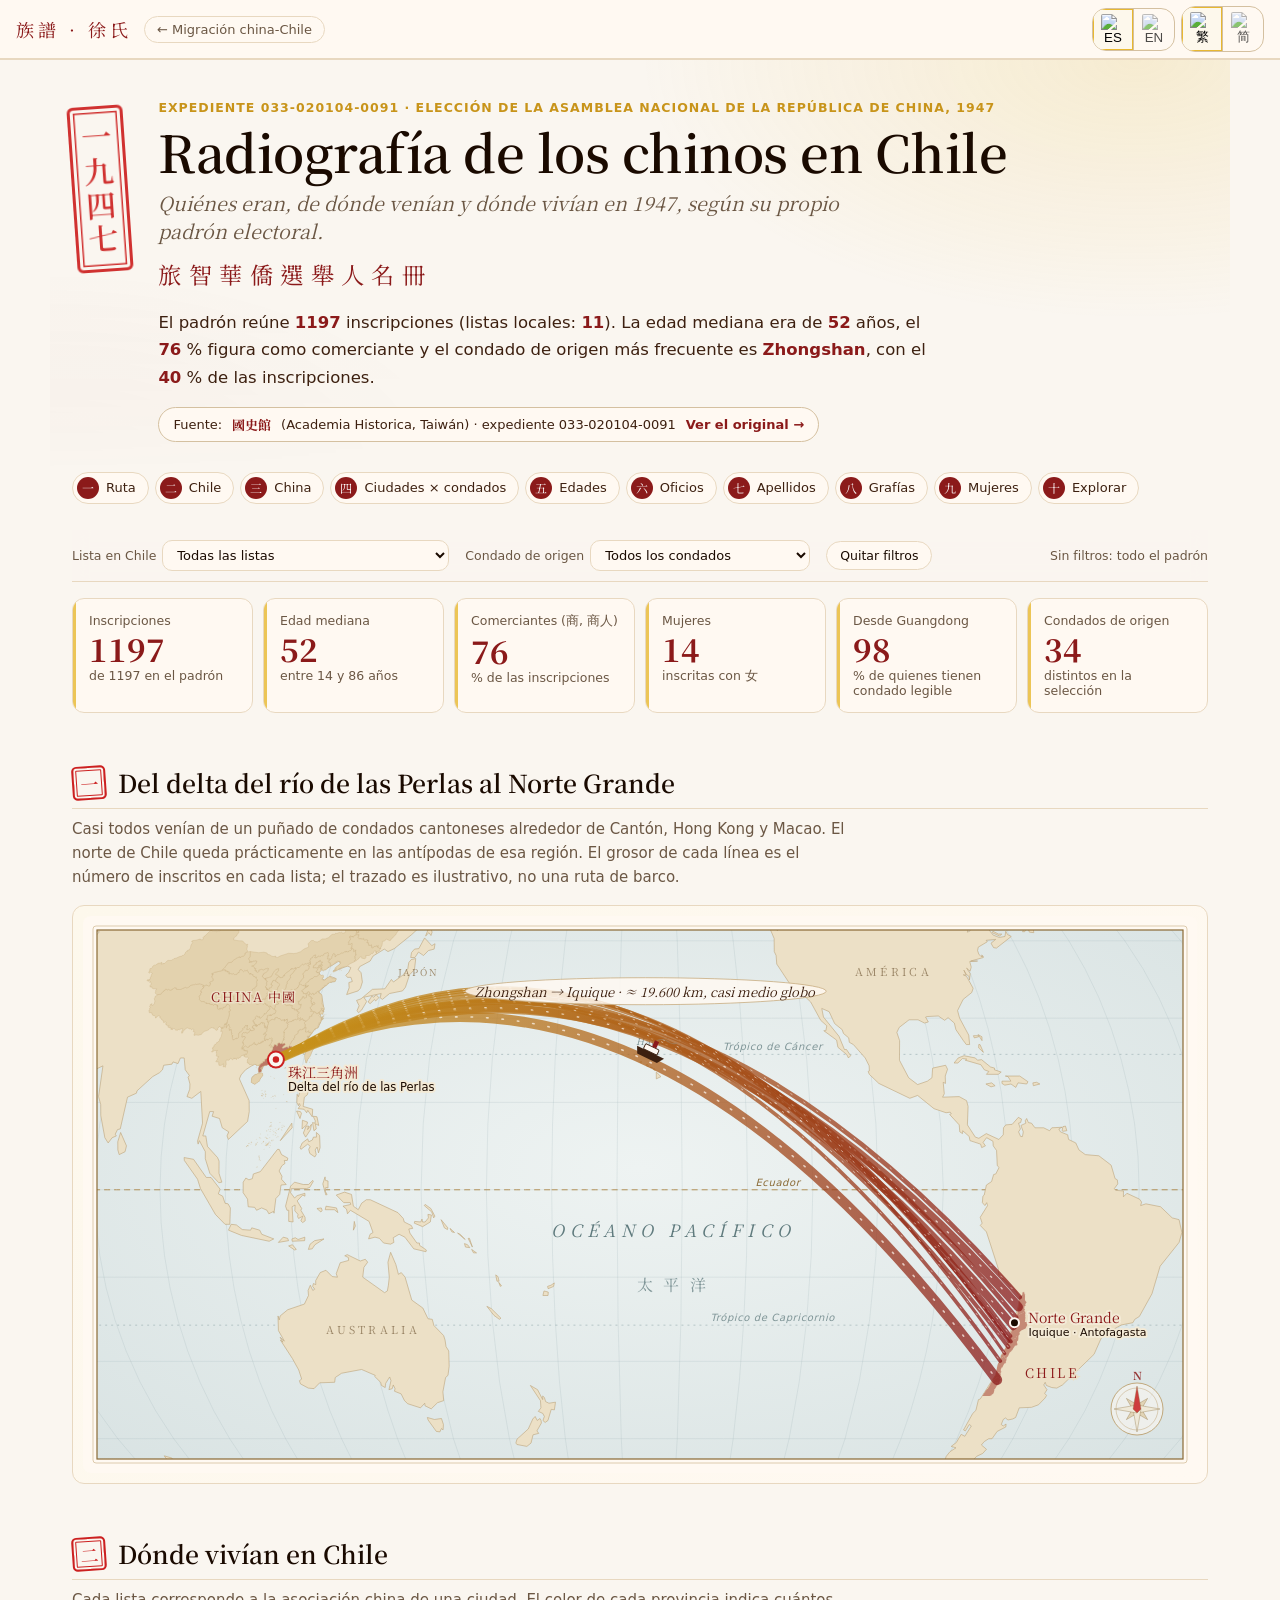
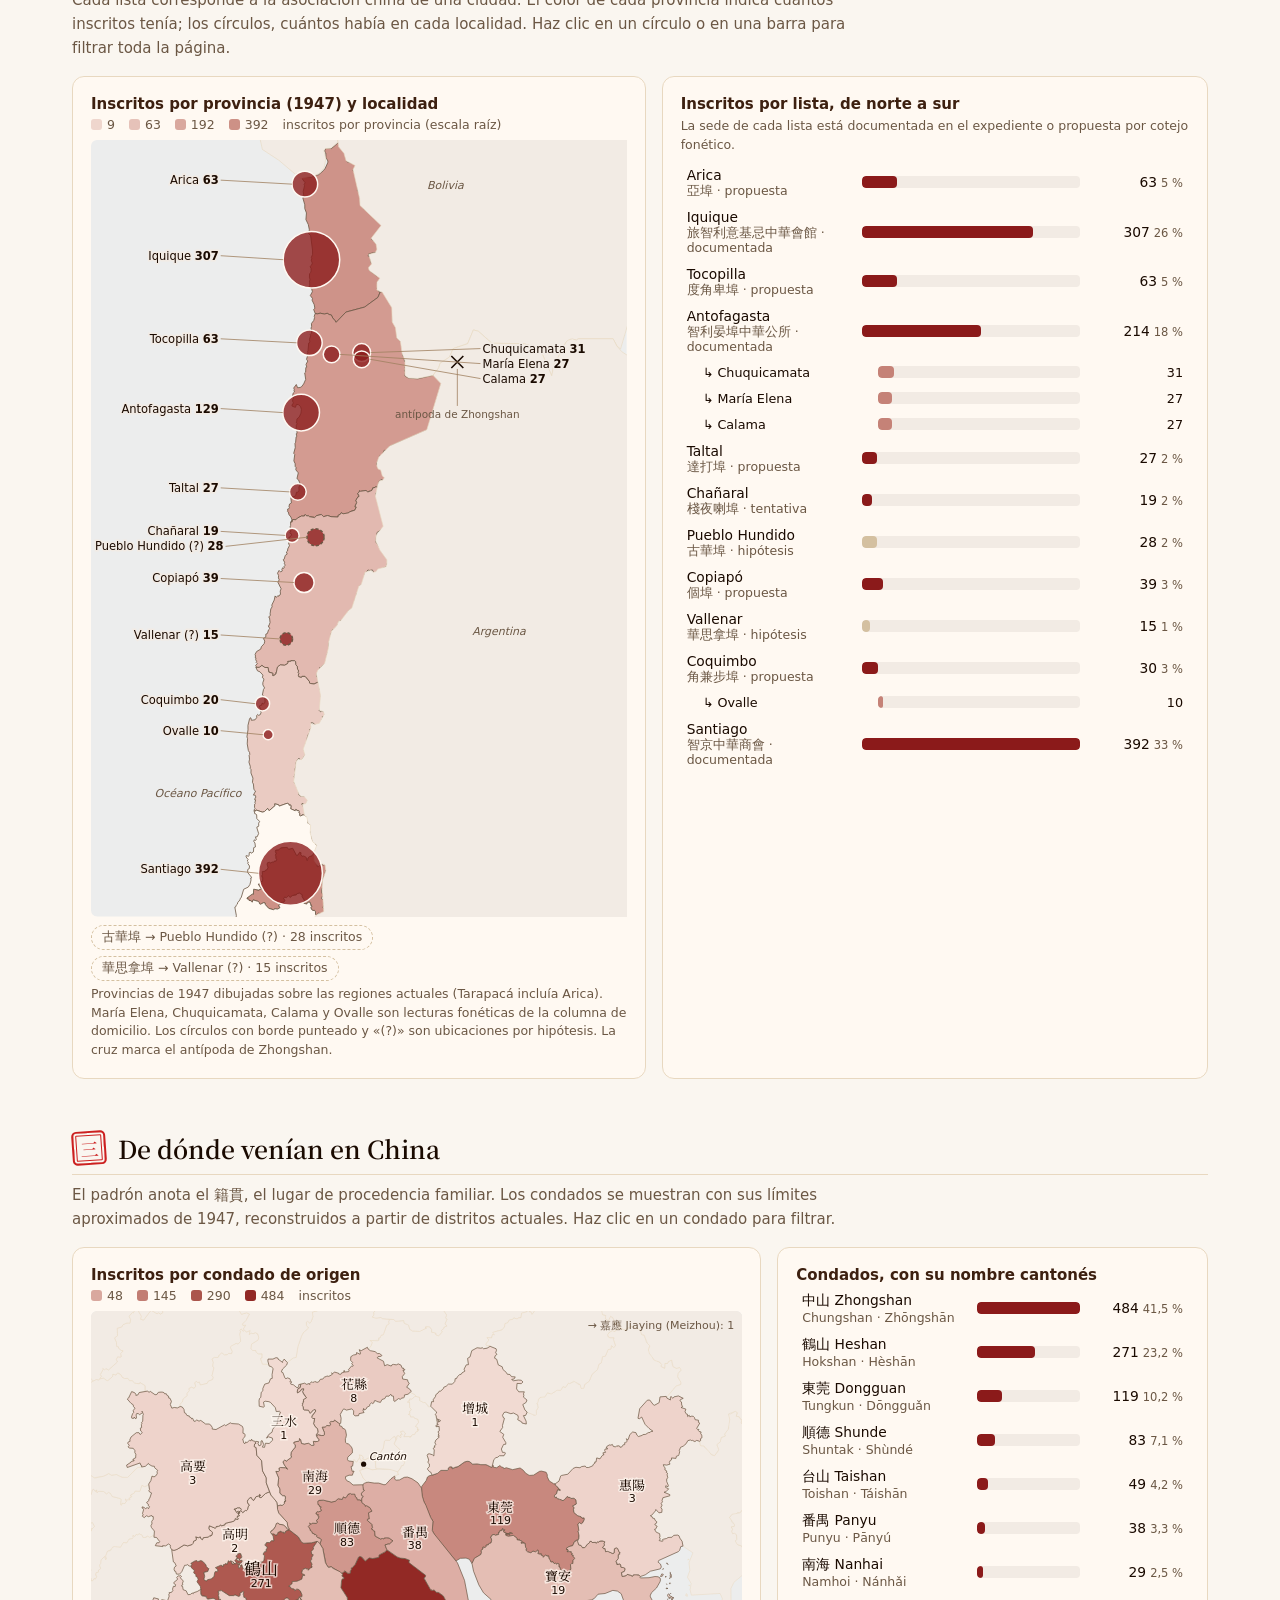
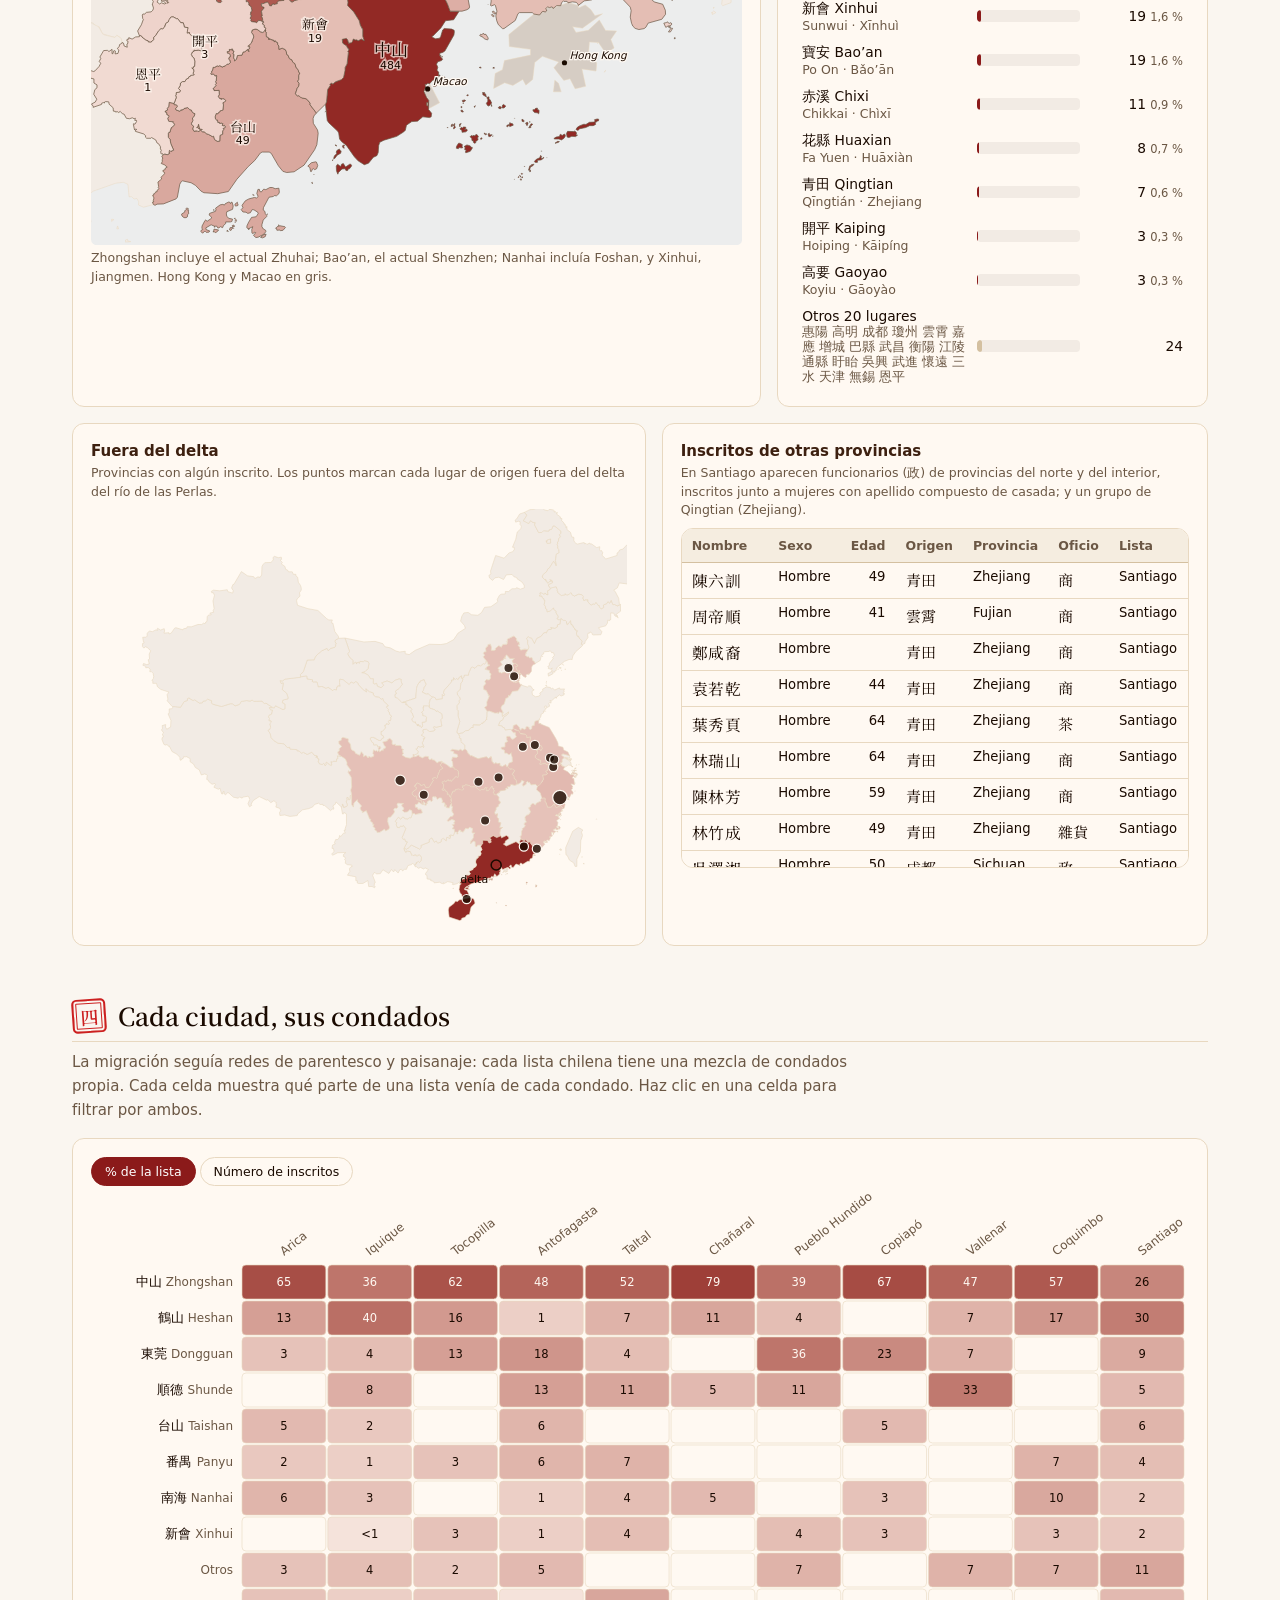
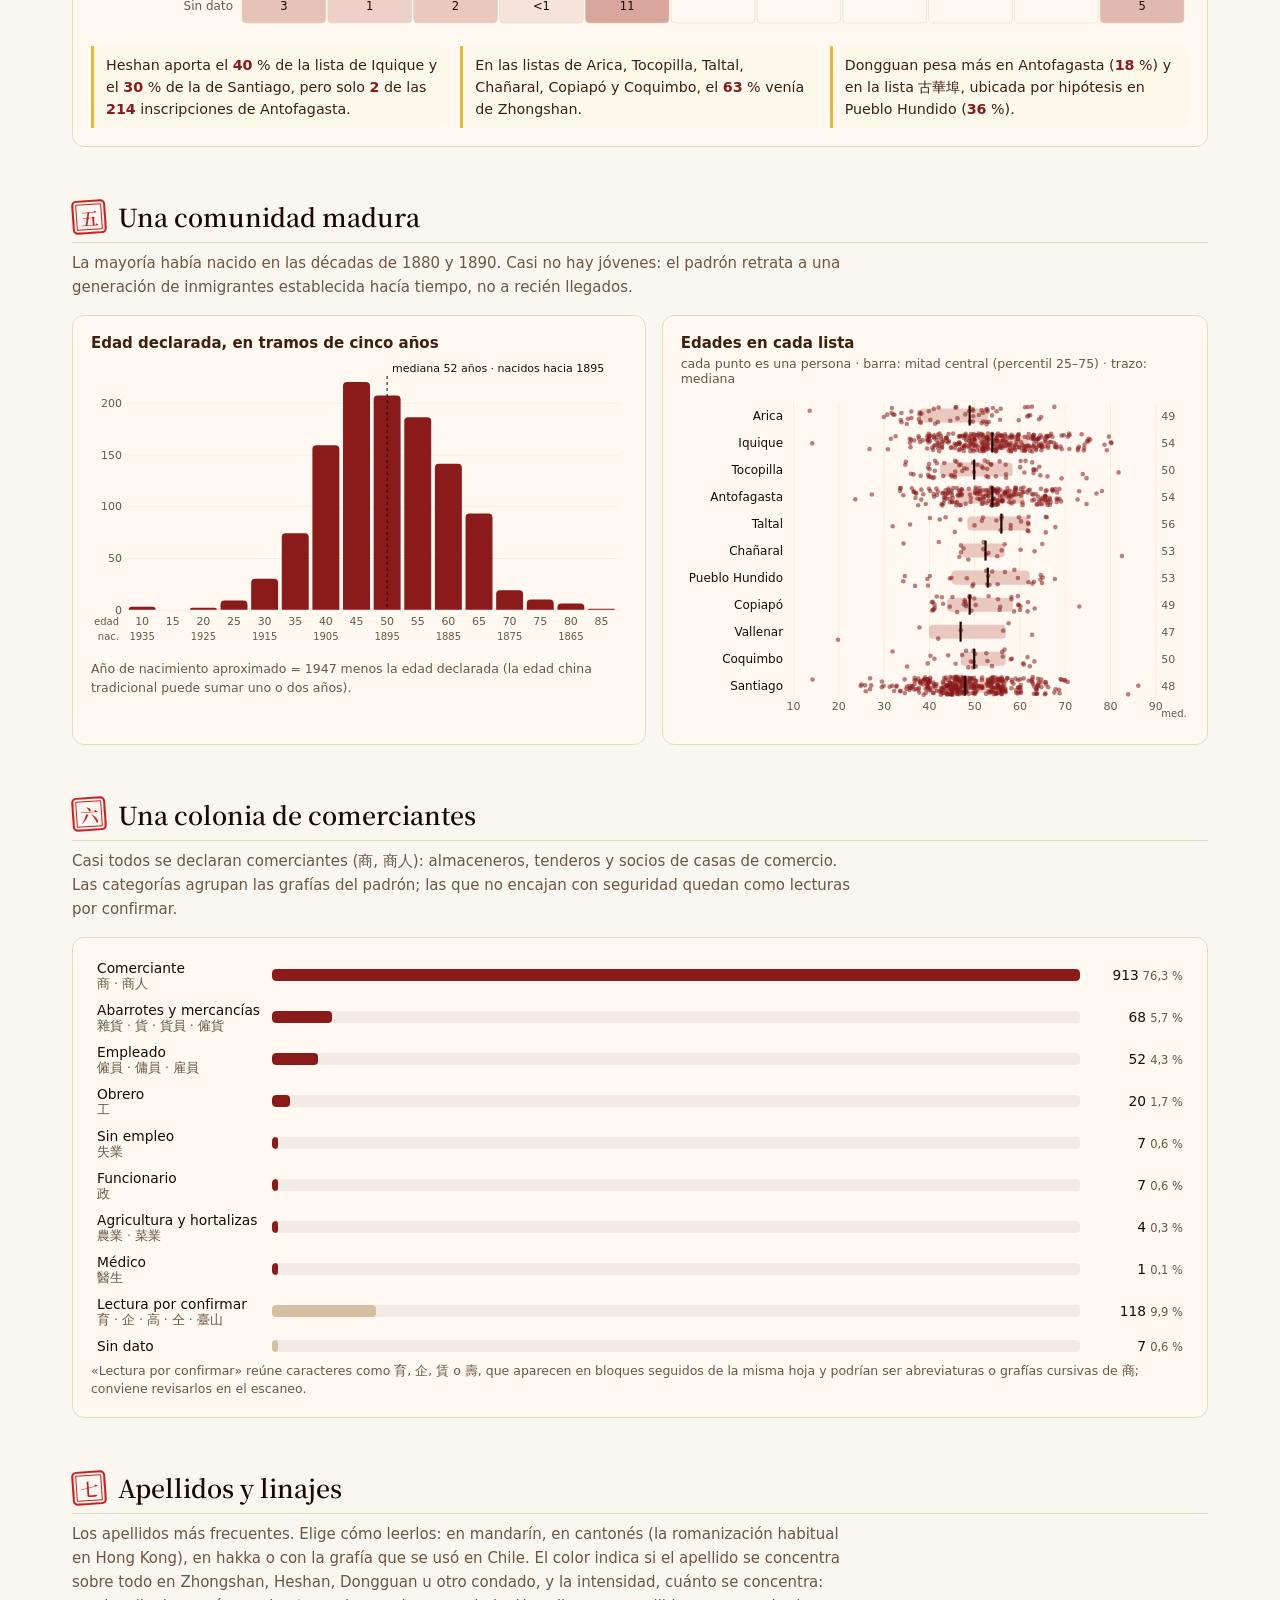
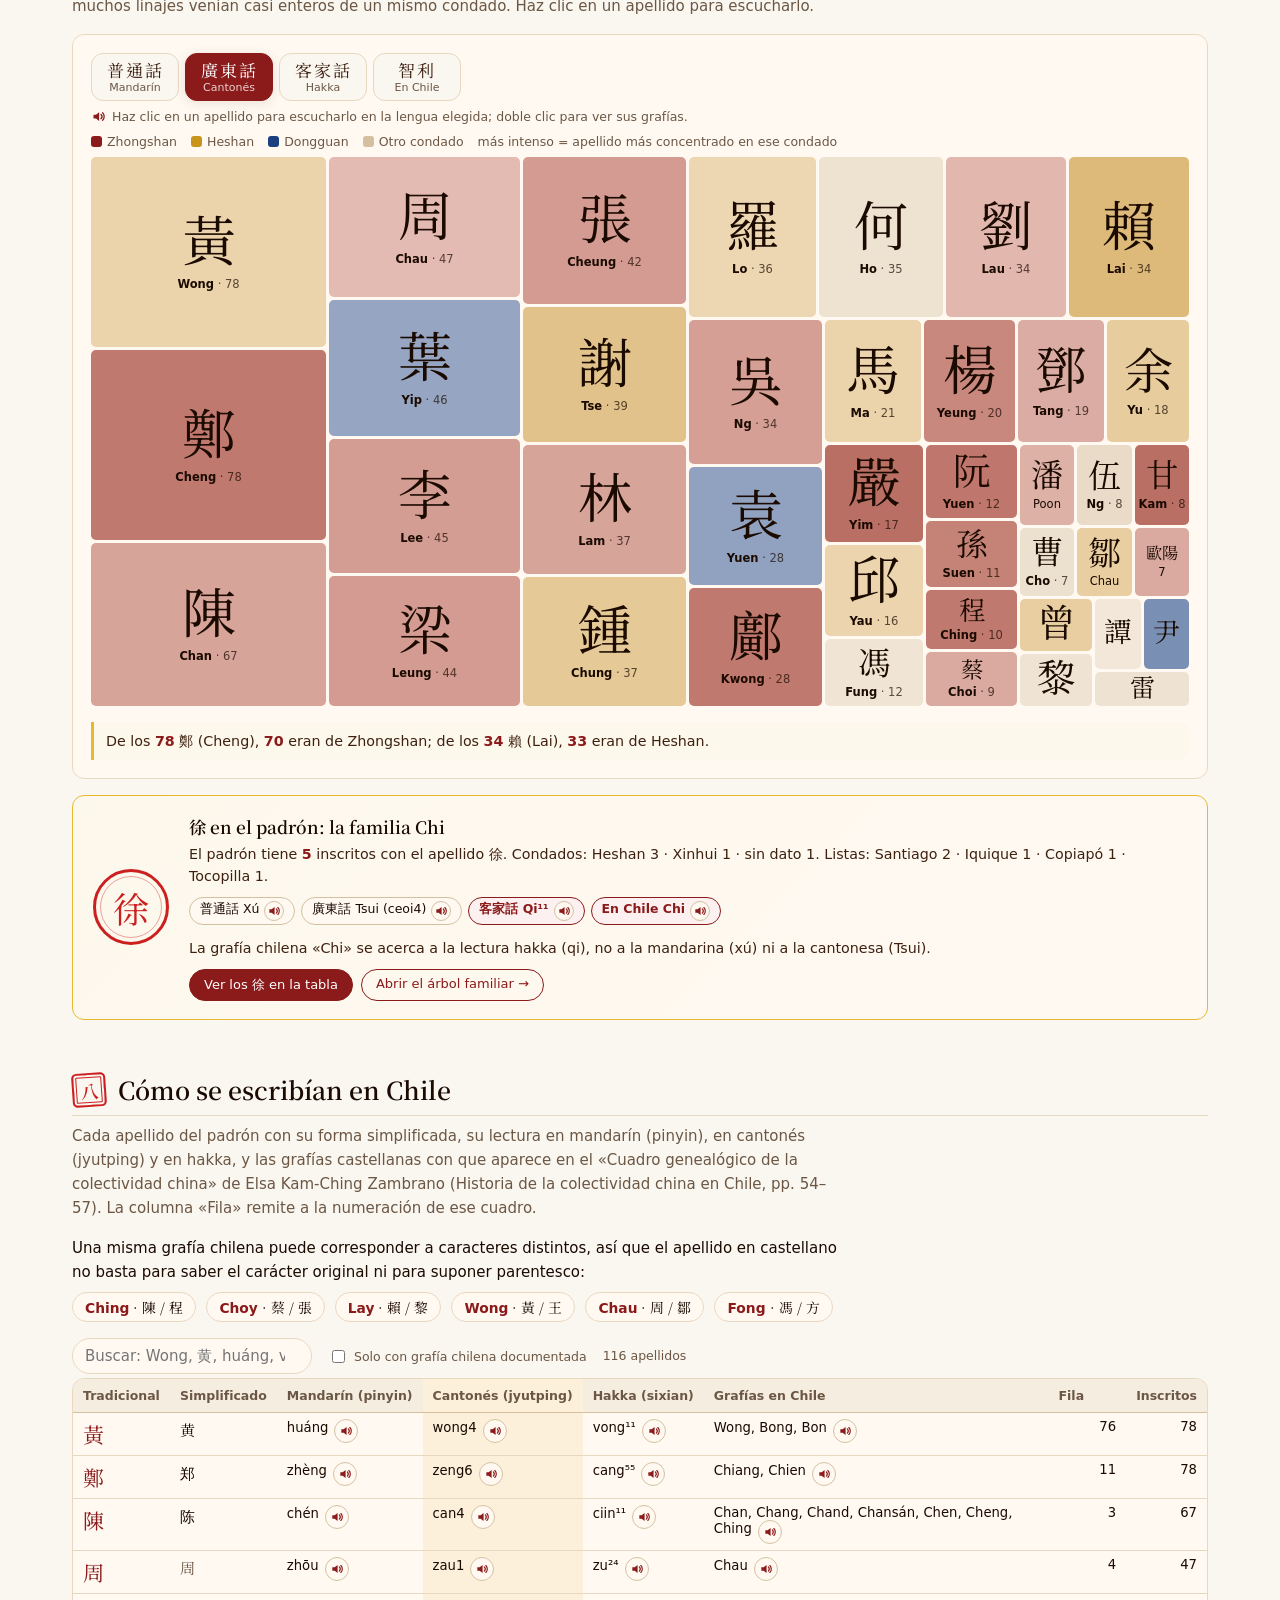
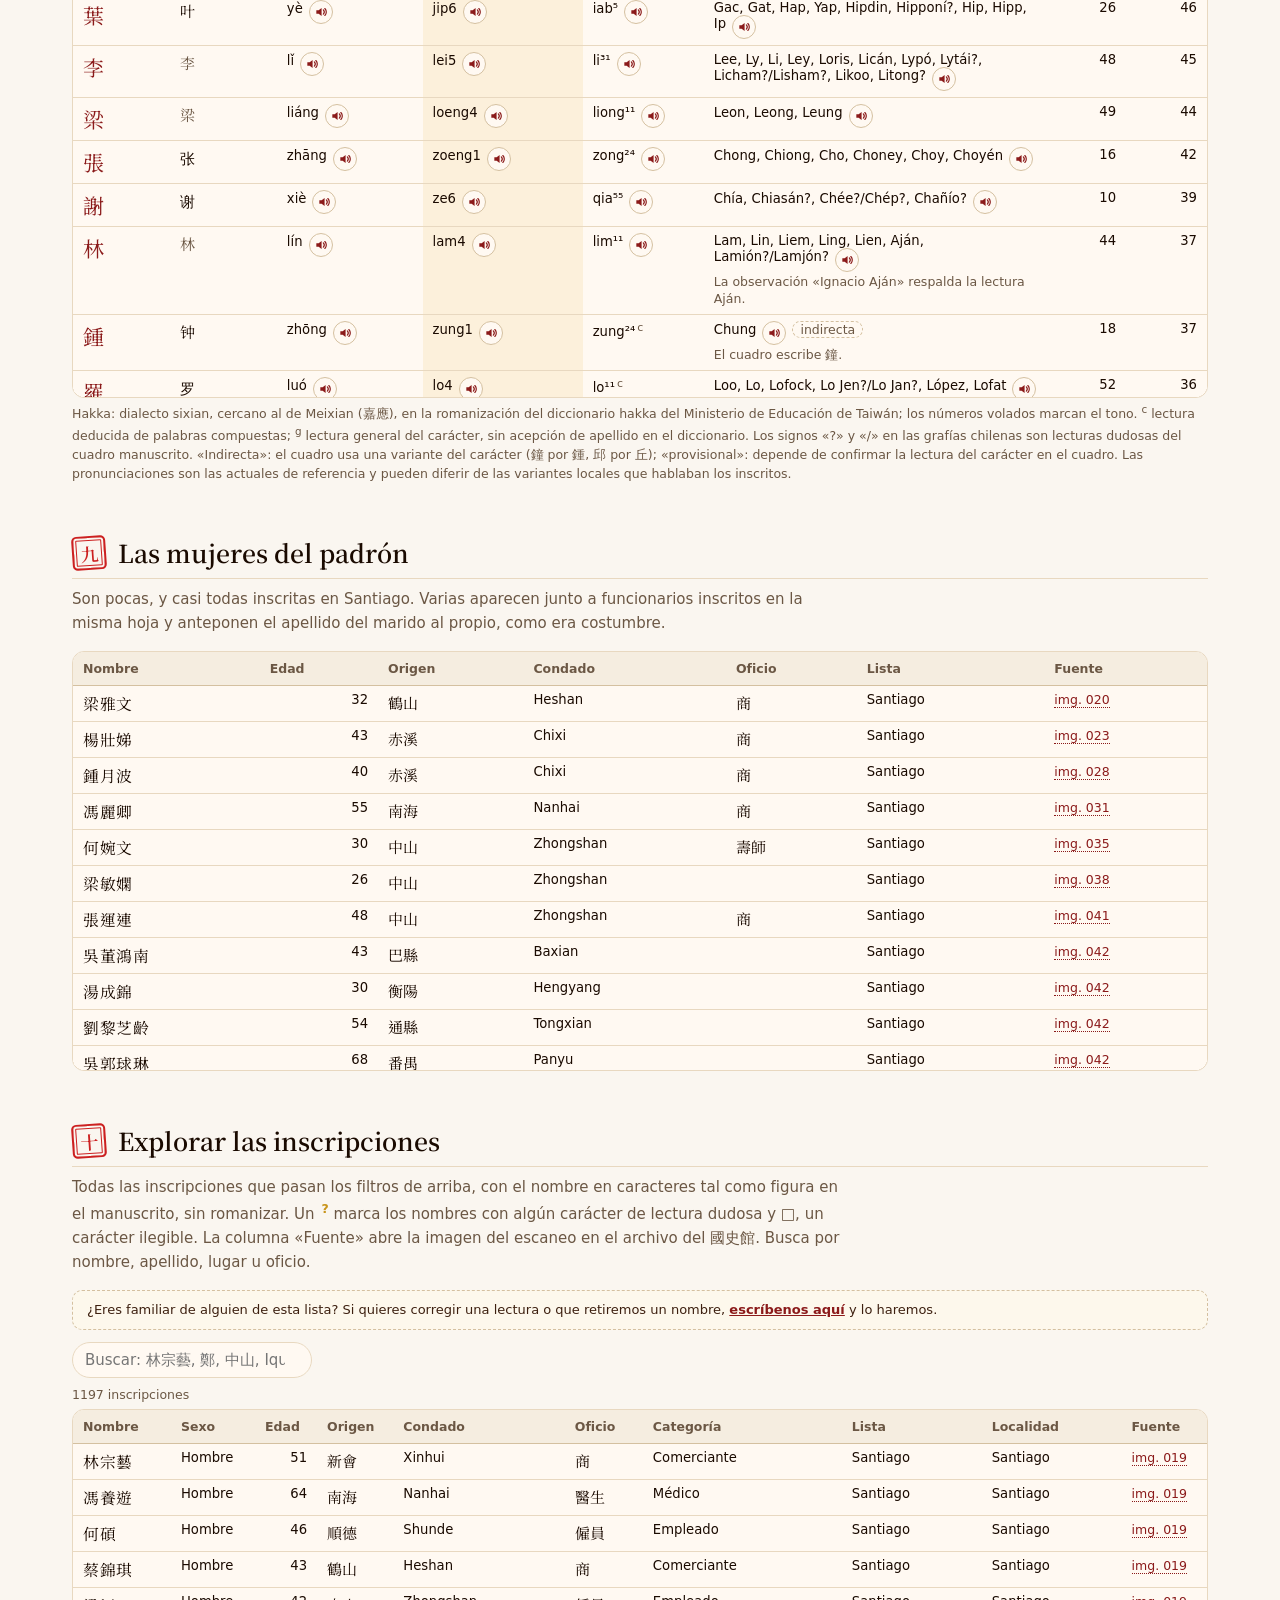
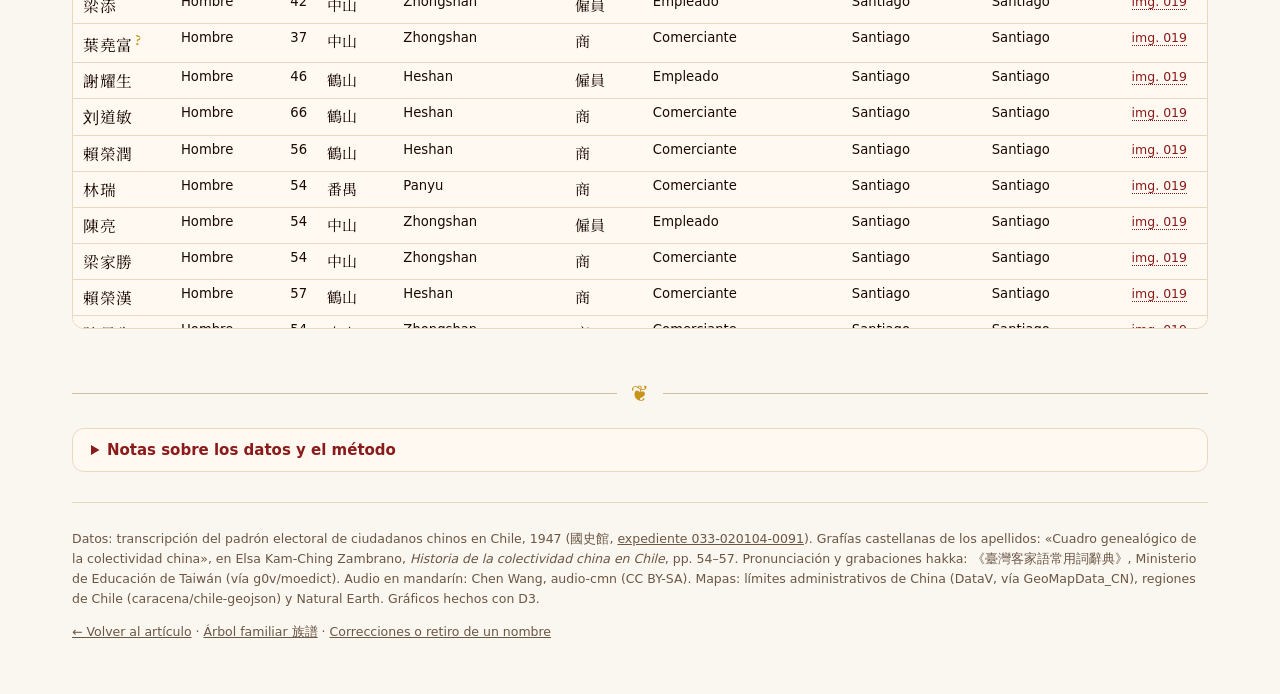
==== commit 05f0c5b8: "Padrón 1947: carta del Pacífico en la ruta y mandarín con grabaciones reales" ====
--- a/padron-1947/index.html
+++ b/padron-1947/index.html
@@ -269,6 +269,13 @@
   #limpiar { padding: 5px 10px; }
   .pc-status { margin-left: 0; flex: 1 1 auto; font-size: 11.5px; }
 }
+/* ── Carta del Pacífico ── */
+#ruta .pc-card { padding: 10px; background: linear-gradient(135deg, var(--color-gold-bg), var(--color-panel)); }
+.pc-carta .pc-ruta { transition: stroke-opacity .2s; }
+.pc-carta .pc-ruta:hover { stroke-opacity: 1 !important; }
+.pc-carta .pc-ruta-flujo { animation: fluir 2.6s linear infinite; }
+@keyframes fluir { to { stroke-dashoffset: -31; } }
+@media (prefers-reduced-motion: reduce) { .pc-carta .pc-ruta-flujo { animation: none; } }
 /* ── Fuente, nombres y audio ── */
 .hero-fuente { display: inline-flex; flex-wrap: wrap; align-items: center; gap: 4px 10px; margin: 16px 0 0; padding: 7px 14px; border: 1.5px solid var(--color-border2); border-radius: 999px; background: var(--color-panel); font-size: 13px; color: var(--color-fg2); }
 .hero-fuente b { color: var(--color-accent); font-family: var(--fuente-serif); }
@@ -362,7 +369,7 @@
     <h2 class='pc-h2'><span class="sec-n">一</span><span data-en="From the Pearl River Delta to Chile's Norte Grande">Del delta del río de las Perlas al Norte Grande</span></h2>
     <p class='pc-sub' data-l="es">Casi todos venían de un puñado de condados cantoneses alrededor de Cantón, Hong Kong y Macao. El norte de Chile queda prácticamente en las antípodas de esa región. El grosor de cada línea es el número de inscritos en cada lista; el trazado es ilustrativo, no una ruta de barco.</p>
     <p class='pc-sub' data-l="en">Almost all came from a handful of Cantonese counties around Canton, Hong Kong and Macau. Northern Chile lies almost at the antipodes of that region. Each line’s width is the number of voters on each list; the path is illustrative, not a shipping route.</p>
-    <div class='pc-card'><div class='pc-chart' data-draw='mapa_ruta' id='grafico-ruta' style='min-height:170px'>—</div></div>
+    <div class='pc-card'><div class='pc-chart' data-draw='mapa_ruta' id='grafico-ruta' style='min-height:260px'>—</div></div>
   </section>
 
   <section class='pc-sec' id='chile'>
@@ -562,7 +569,7 @@
       <li>El origen es el 籍貫 declarado (procedencia familiar), no necesariamente el lugar de nacimiento. Se unificaron nombres antiguos y variantes: 香山 → Zhongshan, 新安 → Bao’an, 臺山 → Taishan, 斗門 → Zhongshan, 肇慶 → Gaoyao, 水步 → Taishan. Las casillas con otro dato desplazado (por ejemplo, un oficio en la columna de origen) cuentan como «sin dato».</li>
       <li>Los límites de los condados se reconstruyeron uniendo distritos actuales; son aproximados. Los de Chile usan las regiones actuales agrupadas como las provincias de 1947.</li>
       <li data-trad>Los nombres se transcriben en caracteres tal como están en el manuscrito, sin romanizarlos ni pasarlos a simplificado; □ indica un carácter ilegible y <sup class='pc-dudoso'>?</sup>, una lectura dudosa (28 de 1197). Ante cualquier duda, manda la imagen original. Si eres familiar y quieres corregir o retirar un nombre, <a data-contacto href='https://github.com/rodrigochi/zupu/issues/new'>escríbenos</a>. El apellido se toma del primer carácter del nombre (歐陽 se trata como apellido doble).</li>
-      <li>Pronunciación: las grabaciones en hakka (dialecto sixian) son del 《臺灣客家語常用詞辭典》 del Ministerio de Educación de Taiwán, obtenidas vía <a href='https://www.moedict.tw/' target='_blank' rel='noopener'>moedict.tw (萌典)</a> y publicadas sin modificar; hay grabación para 99 de los 116 apellidos. El mandarín, el cantonés y la grafía chilena usan la voz sintética de tu dispositivo, así que suenan distinto según el navegador; si no hay voz en cantonés, se puede instalar «Chino (Hong Kong)» en la configuración del sistema. 曾, 翟 y 任 se leen como «姓X» (apellido X) para que la voz use la lectura de apellido.</li>
+      <li>Pronunciación: las grabaciones en hakka (dialecto sixian) son del 《臺灣客家語常用詞辭典》 del Ministerio de Educación de Taiwán, obtenidas vía <a href='https://www.moedict.tw/' target='_blank' rel='noopener'>moedict.tw (萌典)</a> y publicadas sin modificar; hay grabación para 99 de los 116 apellidos. El mandarín usa sílabas grabadas por Chen Wang (proyecto <a href='https://github.com/hugolpz/audio-cmn' target='_blank' rel='noopener'>audio-cmn</a>, licencia CC BY-SA), según el pinyin de la tabla. El cantonés y la grafía chilena usan la voz sintética de tu dispositivo, así que suenan distinto según el navegador; si no hay voz en cantonés, se puede instalar «Chino (Hong Kong)» en la configuración del sistema. En cantonés, 曾, 翟 y 任 se leen como «姓X» (apellido X) para que la voz use la lectura de apellido.</li>
       <li>La edad es la declarada; la edad china tradicional suele sumar uno o dos años a la occidental. En la lista de Arica no se registró el sexo.</li>
       <li>Escritura simplificada: conversión automática carácter por carácter (OpenCC); los apellidos usan la forma simplificada de la tabla de grafías. Las notas sobre caracteres manuscritos se dejan en tradicional.</li>
     </ul>
@@ -573,7 +580,7 @@
       <li>Origin is the declared 籍貫 (family place of origin), not necessarily the birthplace. Old names and variants were unified: 香山 → Zhongshan, 新安 → Bao’an, 臺山 → Taishan, 斗門 → Zhongshan, 肇慶 → Gaoyao, 水步 → Taishan. Cells holding other displaced data (for example, an occupation in the origin column) count as “no data”.</li>
       <li>County boundaries were rebuilt by merging present-day districts; they are approximate. Chile’s use present-day regions grouped as the 1947 provinces.</li>
       <li data-trad>Names are transcribed in characters exactly as in the manuscript, neither romanized nor converted to simplified script; □ marks an illegible character and <sup class='pc-dudoso'>?</sup> an uncertain reading (28 of 1197). When in doubt, the original image prevails. If you are a relative and want a name corrected or removed, <a data-contacto href='https://github.com/rodrigochi/zupu/issues/new'>write to us</a>. The surname is taken from the first character of the name (歐陽 is treated as a double surname).</li>
-      <li>Pronunciation: the Hakka (Sixian) recordings come from the Taiwan Ministry of Education’s 《臺灣客家語常用詞辭典》, obtained via <a href='https://www.moedict.tw/' target='_blank' rel='noopener'>moedict.tw (萌典)</a> and published unmodified; 99 of the 116 surnames have a recording. Mandarin, Cantonese and the Chilean spelling use your device’s synthetic voice, so they sound different from browser to browser; if there is no Cantonese voice, “Chinese (Hong Kong)” can be installed in the system settings. 曾, 翟 and 任 are read as “姓X” (surname X) so the voice uses the surname reading.</li>
+      <li>Pronunciation: the Hakka (Sixian) recordings come from the Taiwan Ministry of Education’s 《臺灣客家語常用詞辭典》, obtained via <a href='https://www.moedict.tw/' target='_blank' rel='noopener'>moedict.tw (萌典)</a> and published unmodified; 99 of the 116 surnames have a recording. Mandarin uses syllables recorded by Chen Wang (the <a href='https://github.com/hugolpz/audio-cmn' target='_blank' rel='noopener'>audio-cmn</a> project, CC BY-SA licence), following the table’s pinyin. Cantonese and the Chilean spelling use your device’s synthetic voice, so they sound different from browser to browser; if there is no Cantonese voice, “Chinese (Hong Kong)” can be installed in the system settings. In Cantonese, 曾, 翟 and 任 are read as “姓X” (surname X) so the voice uses the surname reading.</li>
       <li>Age is as declared; traditional Chinese age reckoning usually adds one or two years to the Western one. Sex was not recorded on the Arica list.</li>
       <li>Simplified script: automatic character-by-character conversion (OpenCC); surnames use the simplified form from the spellings table. Notes about handwritten characters are kept in traditional script.</li>
     </ul>
@@ -581,8 +588,8 @@
 </div>
 
   <footer class="pie">
-    <p data-l="es">Datos: transcripción del padrón electoral de ciudadanos chinos en Chile, 1947 (國史館, <a data-expediente href='https://ahonline.drnh.gov.tw/index.php?act=Display/image/15151534kwNOIgk'>expediente 033-020104-0091</a>). Grafías castellanas de los apellidos: «Cuadro genealógico de la colectividad china», en Elsa Kam-Ching Zambrano, <i>Historia de la colectividad china en Chile</i>, pp. 54–57. Pronunciación y grabaciones hakka: 《臺灣客家語常用詞辭典》, Ministerio de Educación de Taiwán (vía g0v/moedict). Mapas: límites administrativos de China (DataV, vía GeoMapData_CN), regiones de Chile (caracena/chile-geojson) y Natural Earth. Gráficos hechos con D3.</p>
-    <p data-l="en">Data: transcription of the 1947 electoral roll of Chinese citizens in Chile (國史館, <a data-expediente href='https://ahonline.drnh.gov.tw/index.php?act=Display/image/15151534kwNOIgk'>file 033-020104-0091</a>). Spanish spellings of the surnames: “Cuadro genealógico de la colectividad china”, in Elsa Kam-Ching Zambrano, <i>Historia de la colectividad china en Chile</i>, pp. 54–57. Hakka readings and recordings: 《臺灣客家語常用詞辭典》, Taiwan Ministry of Education (via g0v/moedict). Maps: administrative boundaries of China (DataV, via GeoMapData_CN), regions of Chile (caracena/chile-geojson) and Natural Earth. Charts made with D3.</p>
+    <p data-l="es">Datos: transcripción del padrón electoral de ciudadanos chinos en Chile, 1947 (國史館, <a data-expediente href='https://ahonline.drnh.gov.tw/index.php?act=Display/image/15151534kwNOIgk'>expediente 033-020104-0091</a>). Grafías castellanas de los apellidos: «Cuadro genealógico de la colectividad china», en Elsa Kam-Ching Zambrano, <i>Historia de la colectividad china en Chile</i>, pp. 54–57. Pronunciación y grabaciones hakka: 《臺灣客家語常用詞辭典》, Ministerio de Educación de Taiwán (vía g0v/moedict). Audio en mandarín: Chen Wang, audio-cmn (CC BY-SA). Mapas: límites administrativos de China (DataV, vía GeoMapData_CN), regiones de Chile (caracena/chile-geojson) y Natural Earth. Gráficos hechos con D3.</p>
+    <p data-l="en">Data: transcription of the 1947 electoral roll of Chinese citizens in Chile (國史館, <a data-expediente href='https://ahonline.drnh.gov.tw/index.php?act=Display/image/15151534kwNOIgk'>file 033-020104-0091</a>). Spanish spellings of the surnames: “Cuadro genealógico de la colectividad china”, in Elsa Kam-Ching Zambrano, <i>Historia de la colectividad china en Chile</i>, pp. 54–57. Hakka readings and recordings: 《臺灣客家語常用詞辭典》, Taiwan Ministry of Education (via g0v/moedict). Mandarin audio: Chen Wang, audio-cmn (CC BY-SA). Maps: administrative boundaries of China (DataV, via GeoMapData_CN), regions of Chile (caracena/chile-geojson) and Natural Earth. Charts made with D3.</p>
     <p class="pie-volver"><a href="../#article=migracion-china-chile-1980-1930" data-en="← Back to the article">← Volver al artículo</a> · <a href="../" data-en="Family tree 族譜">Árbol familiar 族譜</a> · <a data-contacto href="https://github.com/rodrigochi/zupu/issues/new" data-en="Corrections or removal of a name">Correcciones o retiro de un nombre</a></p>
   </footer>
 </div>
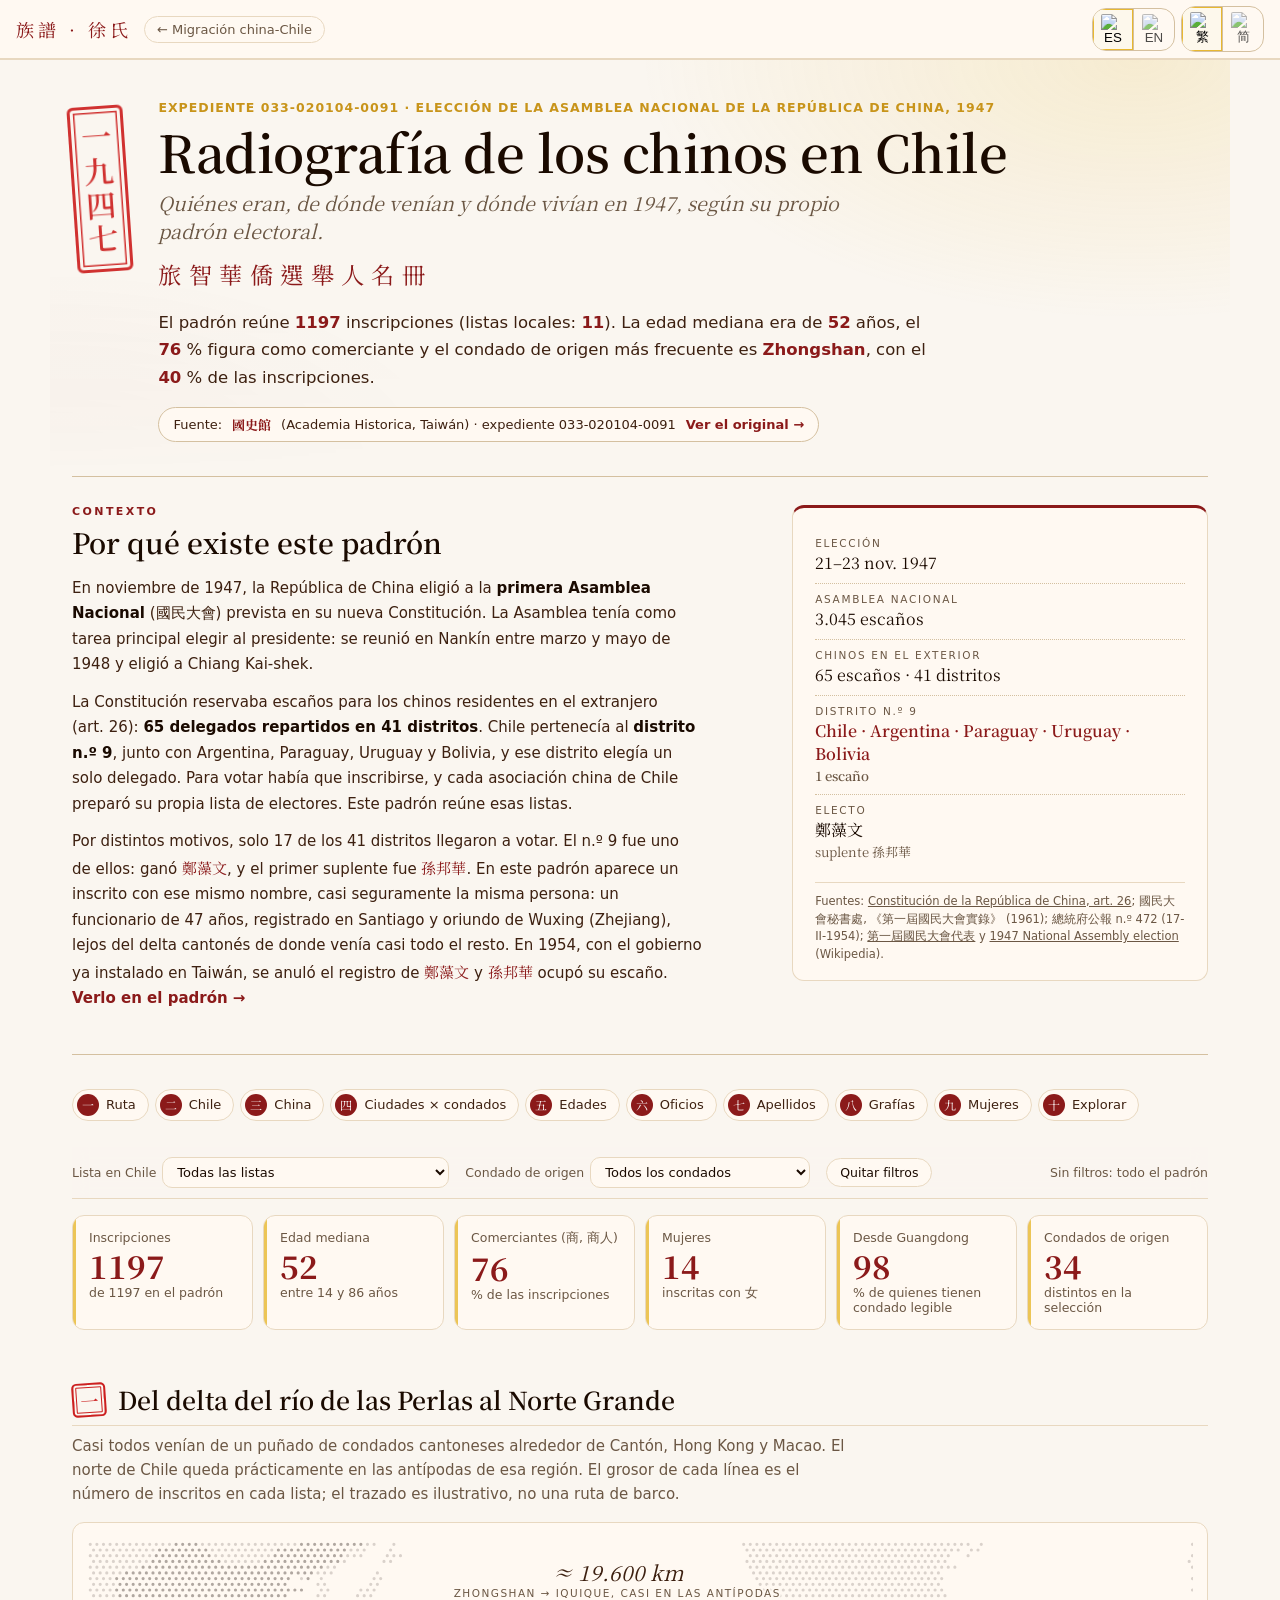
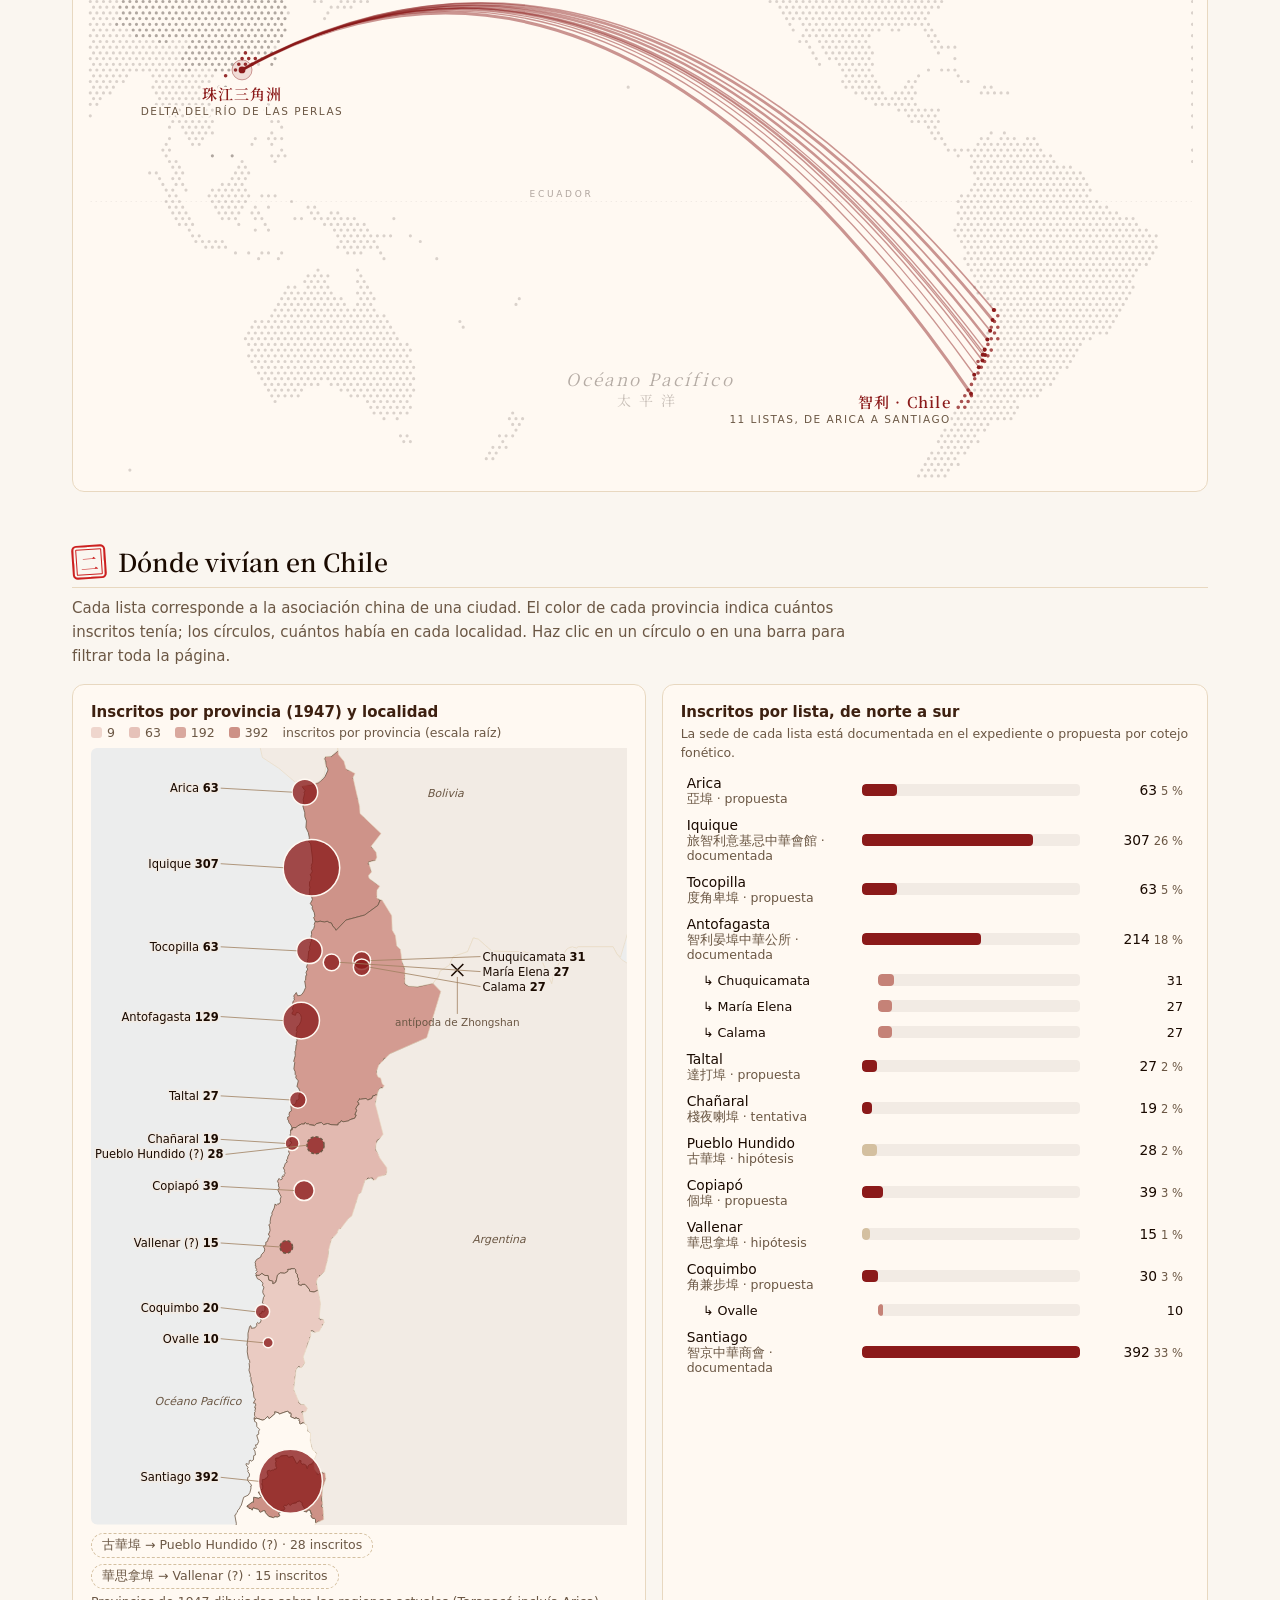
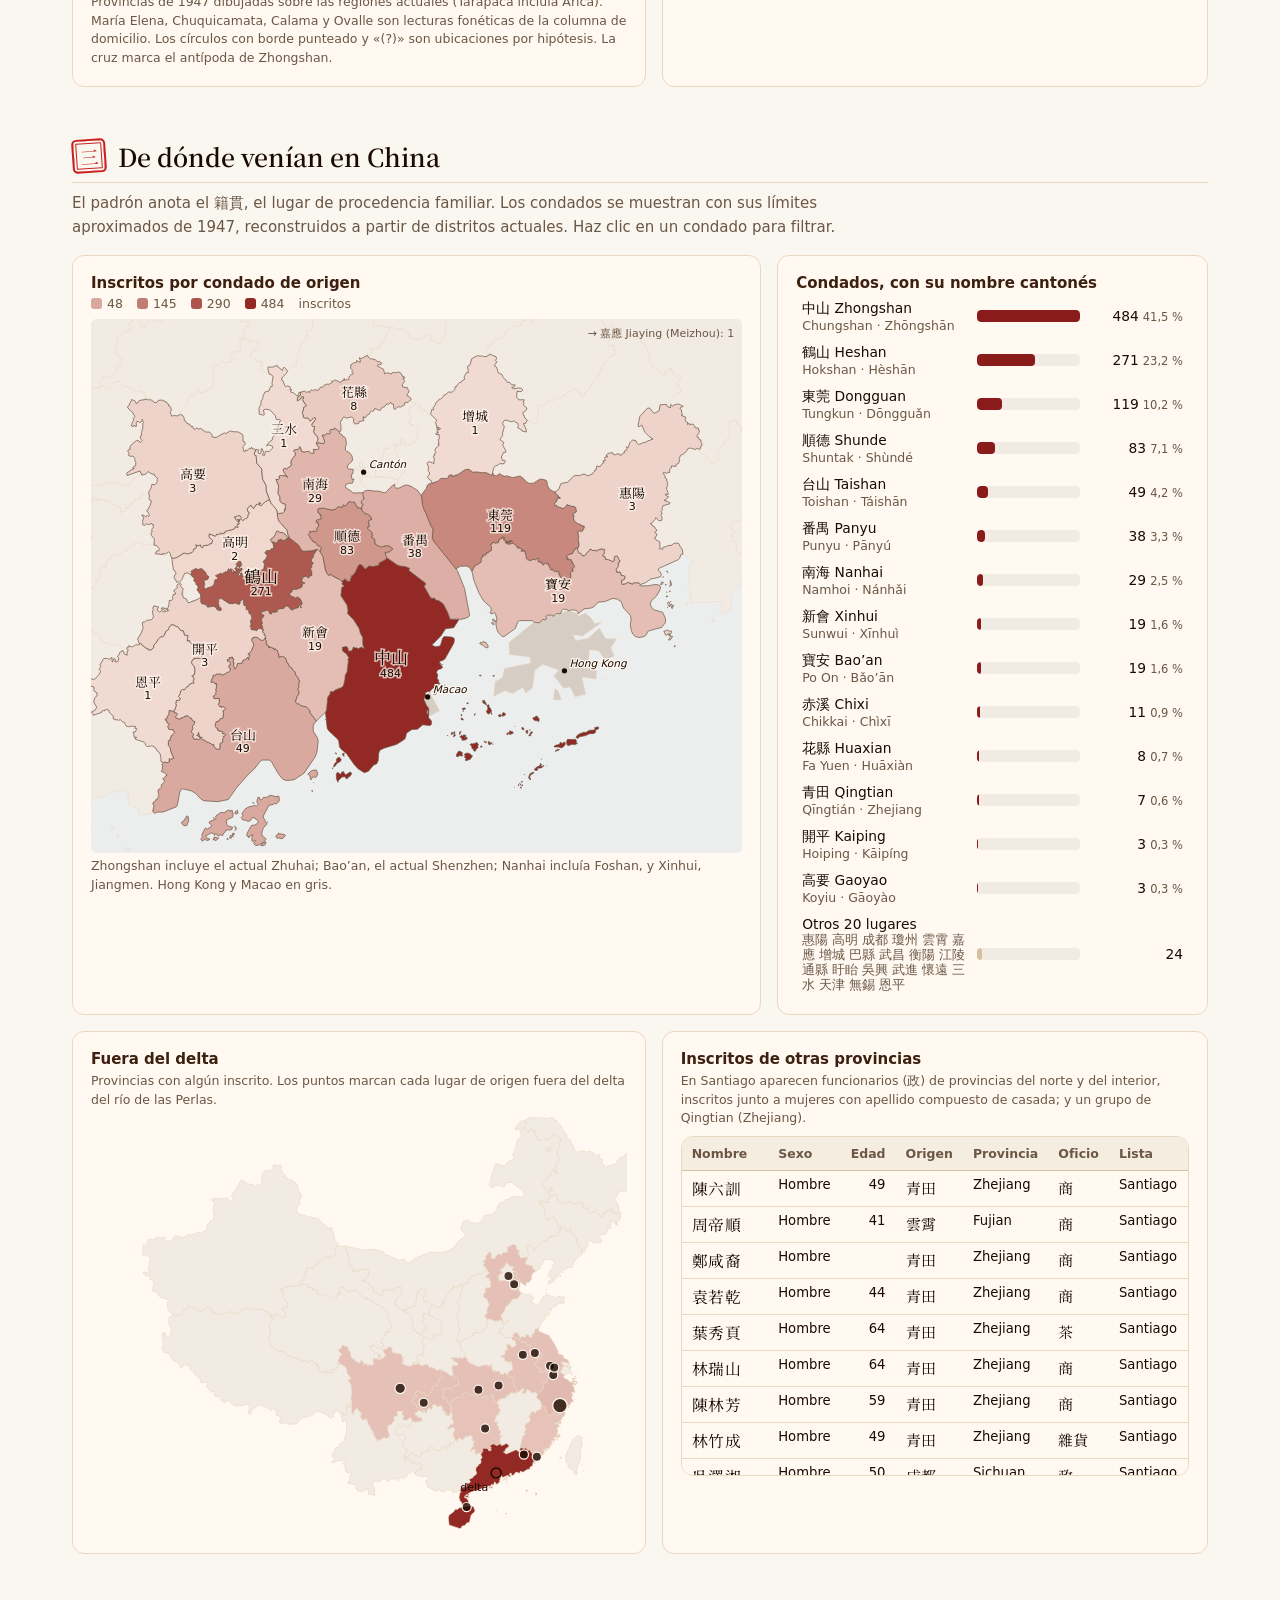
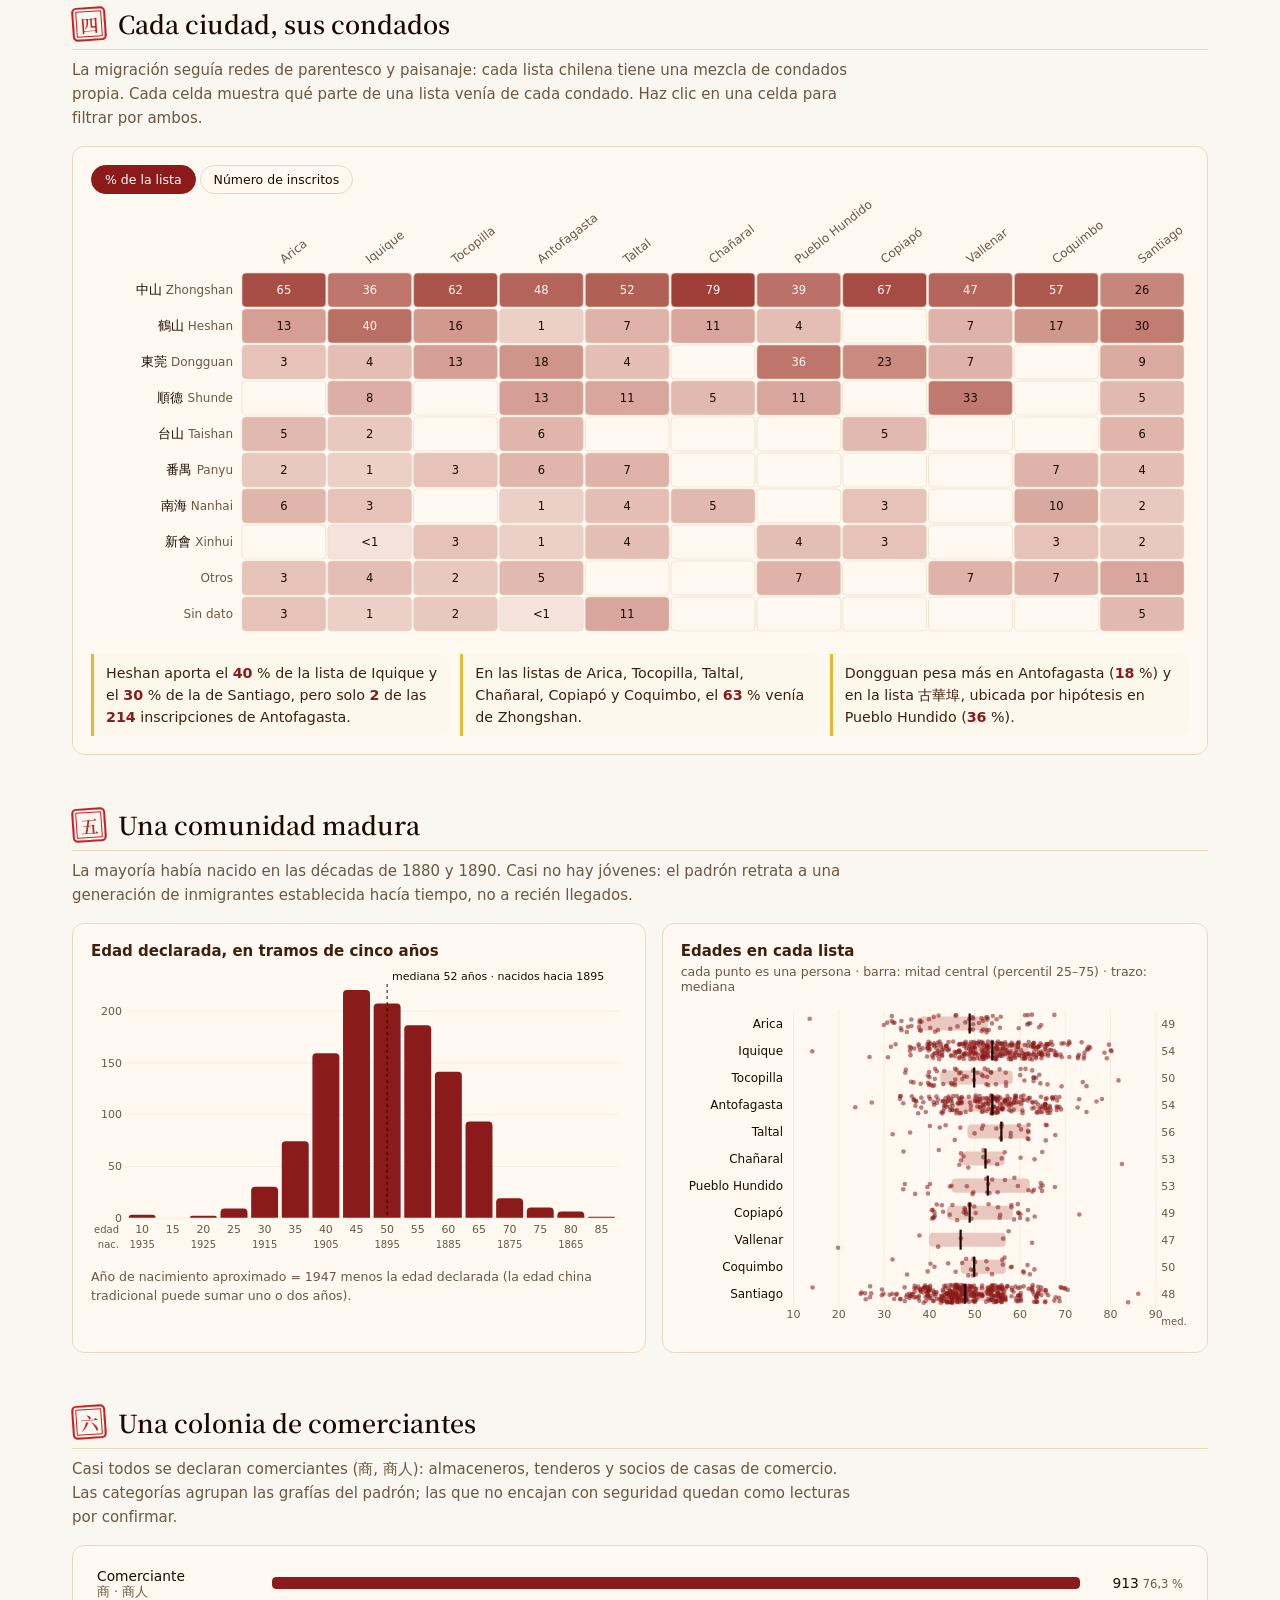
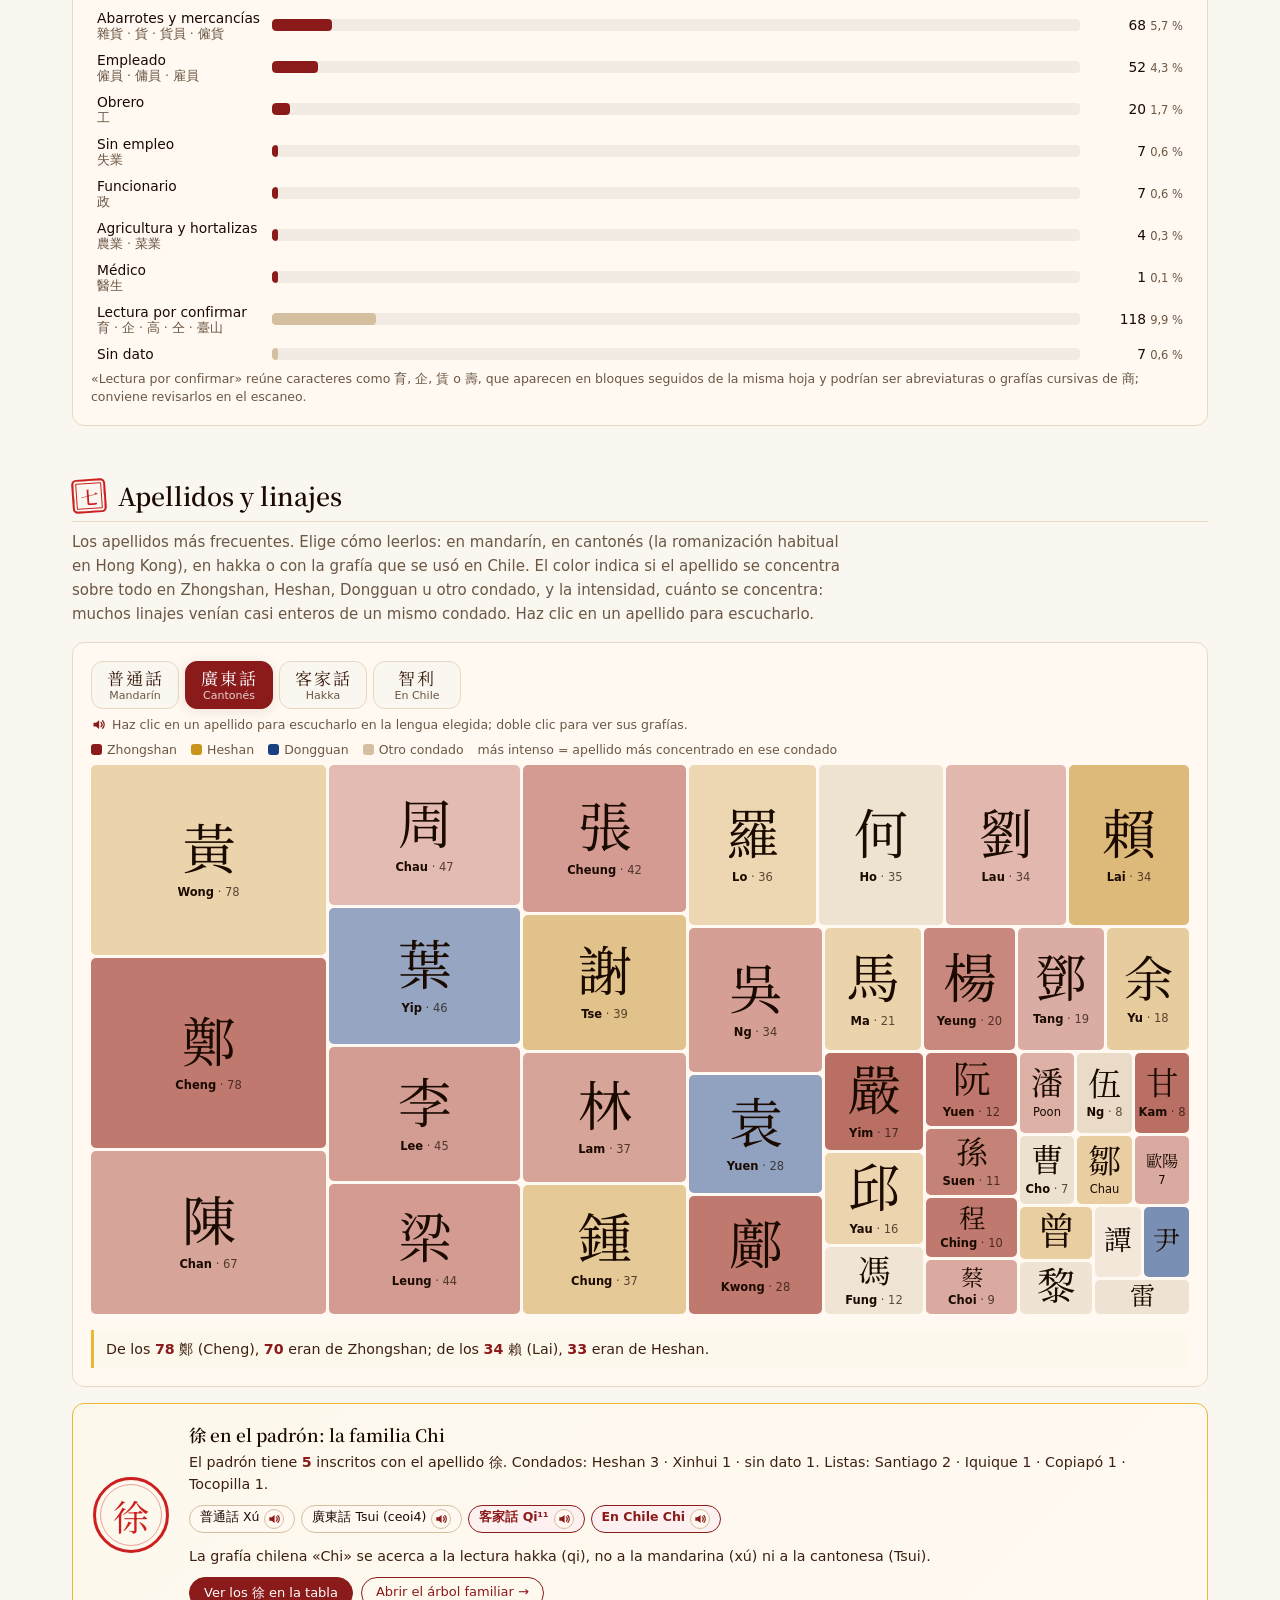
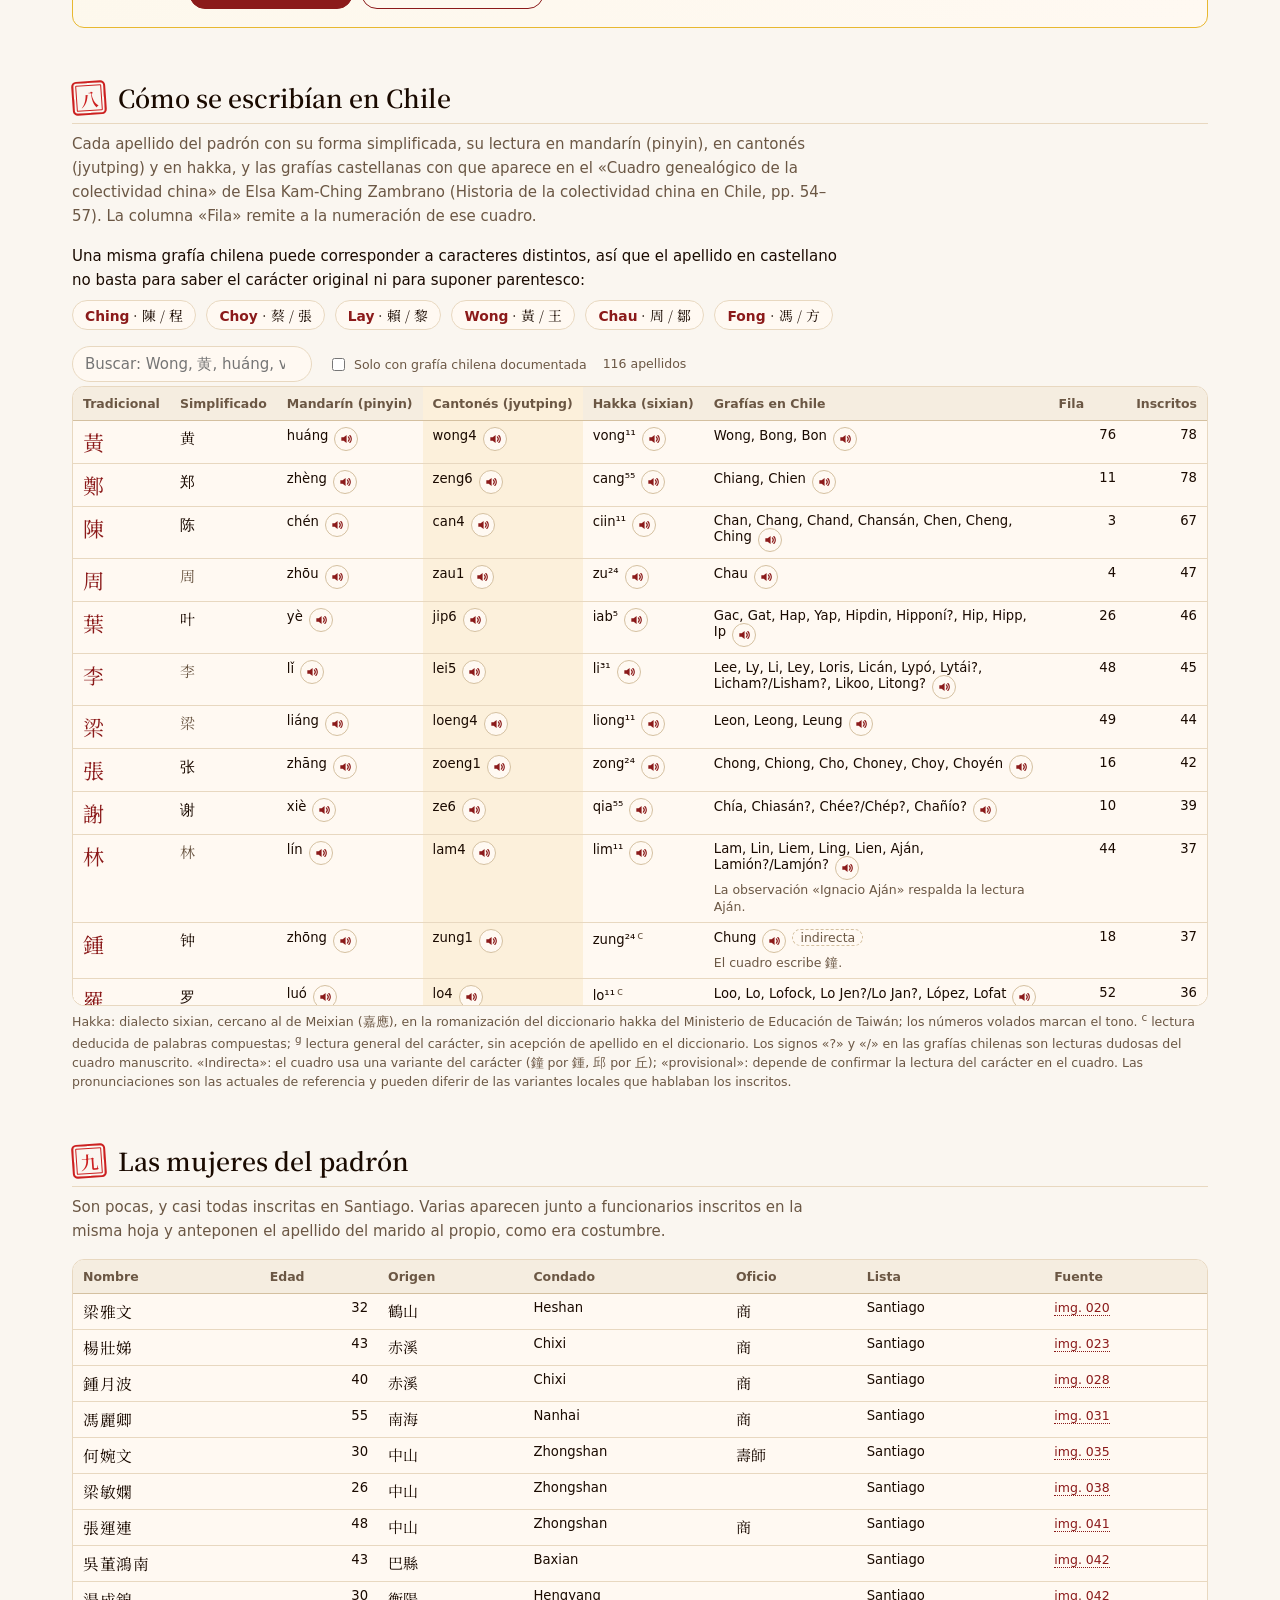
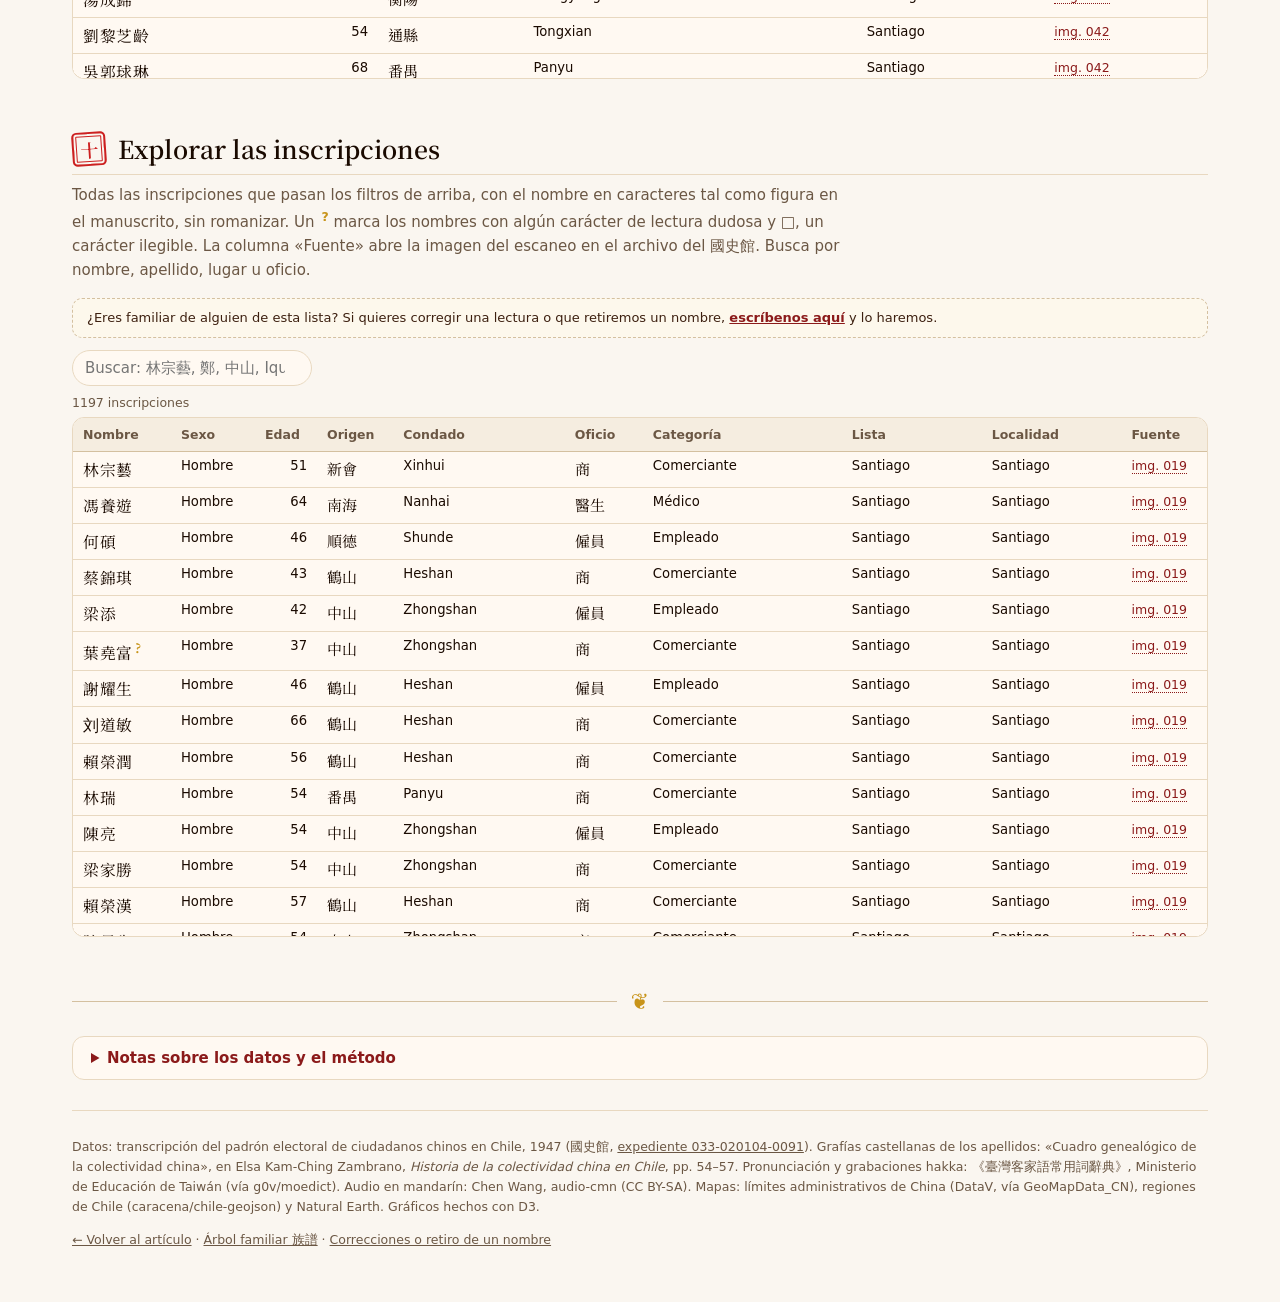
==== commit 8898373f: "Padrón 1947: contexto de la elección (distrito n.º 9) y mapa de puntos en la ruta" ====
--- a/padron-1947/index.html
+++ b/padron-1947/index.html
@@ -270,12 +270,33 @@
   .pc-status { margin-left: 0; flex: 1 1 auto; font-size: 11.5px; }
 }
 /* ── Carta del Pacífico ── */
-#ruta .pc-card { padding: 10px; background: linear-gradient(135deg, var(--color-gold-bg), var(--color-panel)); }
-.pc-carta .pc-ruta { transition: stroke-opacity .2s; }
-.pc-carta .pc-ruta:hover { stroke-opacity: 1 !important; }
-.pc-carta .pc-ruta-flujo { animation: fluir 2.6s linear infinite; }
-@keyframes fluir { to { stroke-dashoffset: -31; } }
-@media (prefers-reduced-motion: reduce) { .pc-carta .pc-ruta-flujo { animation: none; } }
+#ruta .pc-card { padding: 18px 14px 10px; }
+.pc-puntos { display: block; overflow: visible; }
+.pc-puntos .pp-tierra { fill: var(--color-fg); fill-opacity: .16; }
+.pc-puntos .pp-china { fill: var(--color-fg); fill-opacity: .34; }
+.pc-puntos .pp-canton { fill: var(--color-accent); fill-opacity: .9; }
+.pc-puntos .pp-chile { fill: var(--color-accent); fill-opacity: .75; }
+.pc-puntos .pp-ecuador { fill: none; stroke: var(--color-fg); stroke-opacity: .14; stroke-width: .6; stroke-dasharray: 1 4; }
+.pc-puntos .pp-mini { font-size: 9px; letter-spacing: .3em; fill: var(--color-fg); fill-opacity: .35; }
+.pc-puntos .pp-oceano { font-family: var(--fuente-serif); font-style: italic; font-size: clamp(12px, 1.6vw, 17px); letter-spacing: .14em; fill: var(--color-fg); fill-opacity: .32; }
+.pc-puntos .pp-oceano-zh { font-family: var(--fuente-serif); font-size: clamp(11px, 1.3vw, 14px); letter-spacing: .6em; fill: var(--color-fg); fill-opacity: .25; }
+.pc-puntos .pp-ruta { fill: none; stroke: var(--color-accent); stroke-opacity: .45; stroke-linecap: round; transition: stroke-opacity .2s; pointer-events: none; }
+.pc-puntos .pp-ruta.apagada { stroke-opacity: .1; }
+.pc-puntos .pp-ruta.encima { stroke-opacity: 1; }
+.pc-puntos .pp-ruta.entra { animation: trazar 1.6s cubic-bezier(.45, 0, .2, 1) forwards; }
+@keyframes trazar { to { stroke-dashoffset: 0; } }
+.pc-puntos .pp-hit { fill: none; stroke: transparent; stroke-width: 12; cursor: pointer; }
+.pc-puntos .pp-destino { fill: var(--color-accent); }
+.pc-puntos .pp-destino.apagada { fill-opacity: .25; }
+.pc-puntos .pp-origen { fill: var(--color-accent); }
+.pc-puntos .pp-halo { fill: var(--color-accent); fill-opacity: .12; stroke: var(--color-accent); stroke-opacity: .5; stroke-width: .8; }
+.pc-puntos .pp-rotulo { pointer-events: none; paint-order: stroke; stroke: var(--color-panel); stroke-width: 4px; stroke-linejoin: round; }
+.pc-puntos .pp-zh { font-family: var(--fuente-serif); font-size: 15px; font-weight: 600; fill: var(--color-accent); letter-spacing: .08em; }
+.pc-puntos .pp-cap { font-size: 10.5px; letter-spacing: .14em; text-transform: uppercase; fill: var(--color-fg-muted); }
+.pc-puntos .pp-cap-c { paint-order: stroke; stroke: var(--color-panel); stroke-width: 4px; }
+.pc-puntos .pp-km { font-family: var(--fuente-serif); font-style: italic; font-size: clamp(15px, 2vw, 21px); fill: var(--color-fg2); paint-order: stroke; stroke: var(--color-panel); stroke-width: 5px; }
+@media (max-width: 600px) { .pc-puntos .pp-zh { font-size: 13px; } .pc-puntos .pp-cap { font-size: 9px; letter-spacing: .1em; } }
+@media (prefers-reduced-motion: reduce) { .pc-puntos .pp-ruta.entra { animation: none; stroke-dashoffset: 0 !important; stroke-dasharray: none !important; } }
 /* ── Fuente, nombres y audio ── */
 .hero-fuente { display: inline-flex; flex-wrap: wrap; align-items: center; gap: 4px 10px; margin: 16px 0 0; padding: 7px 14px; border: 1.5px solid var(--color-border2); border-radius: 999px; background: var(--color-panel); font-size: 13px; color: var(--color-fg2); }
 .hero-fuente b { color: var(--color-accent); font-family: var(--fuente-serif); }
@@ -298,6 +319,27 @@
 .pc-toast { position: fixed; left: 50%; bottom: 22px; transform: translate(-50%, 20px); opacity: 0; pointer-events: none; z-index: 50; max-width: min(92vw, 460px); padding: 10px 16px; border-radius: 12px; background: var(--color-fg); color: var(--color-bg); font-size: 13px; line-height: 1.45; box-shadow: var(--cds-shadow-popover); transition: all .25s; }
 .pc-toast.visible { opacity: 1; transform: translate(-50%, 0); }
 @media print { .pc-bar { position: static; } .pc-table-wrap { max-height: none; overflow: visible; } .topbar, .indice { display: none; } }
+
+/* Contexto de la elección */
+.contexto { display: grid; grid-template-columns: minmax(0, 1.65fr) minmax(0, 1fr); gap: 34px; margin: 4px 0 34px; padding: 28px 0 30px; border-top: 1px solid var(--color-border2); border-bottom: 1px solid var(--color-border2); }
+.ctx-kicker { margin: 0 0 4px; font-size: 11px; letter-spacing: .22em; text-transform: uppercase; color: var(--color-accent); font-weight: 600; }
+.ctx-t { margin: 0 0 14px; font-family: var(--fuente-serif); font-size: clamp(22px, 2.6vw, 28px); font-weight: 600; color: var(--color-fg); }
+.ctx-texto p:not(.ctx-kicker) { margin: 0 0 12px; line-height: 1.7; color: var(--color-fg2); max-width: 66ch; }
+.ctx-texto b { color: var(--color-fg); }
+.ctx-texto [data-trad] { font-family: var(--fuente-serif); color: var(--color-accent); }
+.ctx-texto a[data-buscar] { font-weight: 600; white-space: nowrap; text-decoration: none; }
+.ctx-texto a[data-buscar]:hover { text-decoration: underline; }
+.ctx-ficha { align-self: start; padding: 20px 22px 16px; background: var(--color-panel); border: 1px solid var(--color-border-line); border-top: 3px solid var(--color-accent); border-radius: var(--cds-radius); }
+.ctx-ficha dl { margin: 0; }
+.ctx-ficha dl > div { padding: 9px 0; border-bottom: 1px dotted var(--color-border2); }
+.ctx-ficha dl > div:last-child { border-bottom: 0; }
+.ctx-ficha dt { font-size: 10.5px; letter-spacing: .16em; text-transform: uppercase; color: var(--color-fg-muted); margin-bottom: 2px; }
+.ctx-ficha dd { margin: 0; font-family: var(--fuente-serif); font-size: 16px; color: var(--color-fg); }
+.ctx-ficha dd small { display: block; font-family: inherit; font-size: 13px; color: var(--color-fg-muted); margin-top: 1px; }
+.ctx-ficha .ctx-destacado dd { color: var(--color-accent); font-weight: 600; }
+.ctx-fuentes { margin: 12px 0 0; padding-top: 10px; border-top: 1px solid var(--color-border-line); font-size: 11.5px; line-height: 1.55; color: var(--color-fg-muted); }
+.ctx-fuentes a { color: inherit; }
+@media (max-width: 760px) { .contexto { grid-template-columns: 1fr; gap: 20px; padding: 22px 0; } }
 </style>
 </head>
 <body>
@@ -333,6 +375,33 @@
       <p class='hero-fuente'><span data-en="Source:">Fuente:</span> <b>國史館</b> <span data-en="(Academia Historica, Taiwan) · file 033-020104-0091">(Academia Historica, Taiwán) · expediente 033-020104-0091</span> <a data-expediente href='https://ahonline.drnh.gov.tw/index.php?act=Display/image/15151534kwNOIgk' data-en="See the original →">Ver el original →</a></p>
     </div>
   </header>
+
+  <section class='contexto' id='contexto' aria-labelledby='contexto-t'>
+    <div class='ctx-texto'>
+      <p class='ctx-kicker' data-en="Context">Contexto</p>
+      <h2 class='ctx-t' id='contexto-t' data-en="Why this roll exists">Por qué existe este padrón</h2>
+      <div data-l="es">
+        <p>En noviembre de 1947, la República de China eligió a la <b>primera Asamblea Nacional</b> (國民大會) prevista en su nueva Constitución. La Asamblea tenía como tarea principal elegir al presidente: se reunió en Nankín entre marzo y mayo de 1948 y eligió a Chiang Kai-shek.</p>
+        <p>La Constitución reservaba escaños para los chinos residentes en el extranjero (art.&nbsp;26): <b>65 delegados repartidos en 41 distritos</b>. Chile pertenecía al <b>distrito n.º&nbsp;9</b>, junto con Argentina, Paraguay, Uruguay y Bolivia, y ese distrito elegía un solo delegado. Para votar había que inscribirse, y cada asociación china de Chile preparó su propia lista de electores. Este padrón reúne esas listas.</p>
+        <p>Por distintos motivos, solo 17 de los 41 distritos llegaron a votar. El n.º&nbsp;9 fue uno de ellos: ganó <span data-trad>鄭藻文</span>, y el primer suplente fue <span data-trad>孫邦華</span>. En este padrón aparece un inscrito con ese mismo nombre, casi seguramente la misma persona: un funcionario de 47 años, registrado en Santiago y oriundo de Wuxing (Zhejiang), lejos del delta cantonés de donde venía casi todo el resto. En 1954, con el gobierno ya instalado en Taiwán, se anuló el registro de <span data-trad>鄭藻文</span> y <span data-trad>孫邦華</span> ocupó su escaño. <a href='#explorar' data-buscar='孫邦華'>Verlo en el padrón →</a></p>
+      </div>
+      <div data-l="en">
+        <p>In November 1947 the Republic of China elected the <b>first National Assembly</b> (國民大會) under its new Constitution. The Assembly’s main task was to elect the president: it met in Nanjing from March to May 1948 and elected Chiang Kai-shek.</p>
+        <p>The Constitution reserved seats for Chinese citizens living abroad (art.&nbsp;26): <b>65 delegates across 41 districts</b>. Chile belonged to <b>district no.&nbsp;9</b>, together with Argentina, Paraguay, Uruguay and Bolivia, and that district elected a single delegate. Voters had to register, and each Chinese association in Chile drew up its own list of electors. This roll brings those lists together.</p>
+        <p>For various reasons, only 17 of the 41 districts actually voted. District 9 was one of them: the seat went to <span data-trad>鄭藻文</span>, with <span data-trad>孫邦華</span> as first alternate. A man of that same name appears on this roll, almost certainly the same person: a 47-year-old official registered in Santiago and born in Wuxing (Zhejiang), far from the Cantonese delta most of the others came from. In 1954, with the government by then in Taiwan, <span data-trad>鄭藻文</span>’s registration was cancelled and <span data-trad>孫邦華</span> took over the seat. <a href='#explorar' data-buscar='孫邦華'>Find him in the roll →</a></p>
+      </div>
+    </div>
+    <aside class='ctx-ficha' aria-label='Ficha de la elección' data-en-aria='Election facts'>
+      <dl>
+        <div><dt data-en="Election">Elección</dt><dd data-en="21–23 Nov. 1947">21–23 nov. 1947</dd></div>
+        <div><dt data-en="National Assembly">Asamblea Nacional</dt><dd data-en="3,045 seats">3.045 escaños</dd></div>
+        <div><dt data-en="Chinese abroad">Chinos en el exterior</dt><dd data-en="65 seats · 41 districts">65 escaños · 41 distritos</dd></div>
+        <div class='ctx-destacado'><dt data-en="District no. 9">Distrito n.º 9</dt><dd><span data-en="Chile · Argentina · Paraguay · Uruguay · Bolivia">Chile · Argentina · Paraguay · Uruguay · Bolivia</span><small data-en="1 seat">1 escaño</small></dd></div>
+        <div><dt data-en="Elected">Electo</dt><dd><span data-trad>鄭藻文</span> <small><span data-en="alternate">suplente</span> <span data-trad>孫邦華</span></small></dd></div>
+      </dl>
+      <p class='ctx-fuentes'><span data-en="Sources:">Fuentes:</span> <a href='https://zh.wikisource.org/wiki/%E4%B8%AD%E8%8F%AF%E6%B0%91%E5%9C%8B%E6%86%B2%E6%B3%95' target='_blank' rel='noopener' data-en="Constitution of the Republic of China, art. 26">Constitución de la República de China, art. 26</a>; 國民大會秘書處, 《第一屆國民大會實錄》 (1961); 總統府公報 <span data-en="no.">n.º</span>&nbsp;472 (17-II-1954); <a href='https://zh.wikipedia.org/zh-tw/%E7%AC%AC%E4%B8%80%E5%B1%86%E4%B8%AD%E8%8F%AF%E6%B0%91%E5%9C%8B%E5%9C%8B%E6%B0%91%E5%A4%A7%E6%9C%83%E4%BB%A3%E8%A1%A8' target='_blank' rel='noopener'>第一屆國民大會代表</a> <span data-en="and">y</span> <a href='https://en.wikipedia.org/wiki/1947_Chinese_National_Assembly_election' target='_blank' rel='noopener'>1947 National Assembly election</a> (Wikipedia).</p>
+    </aside>
+  </section>
 
   <nav aria-label="Secciones" data-en-aria="Sections">
     <ul class="indice">
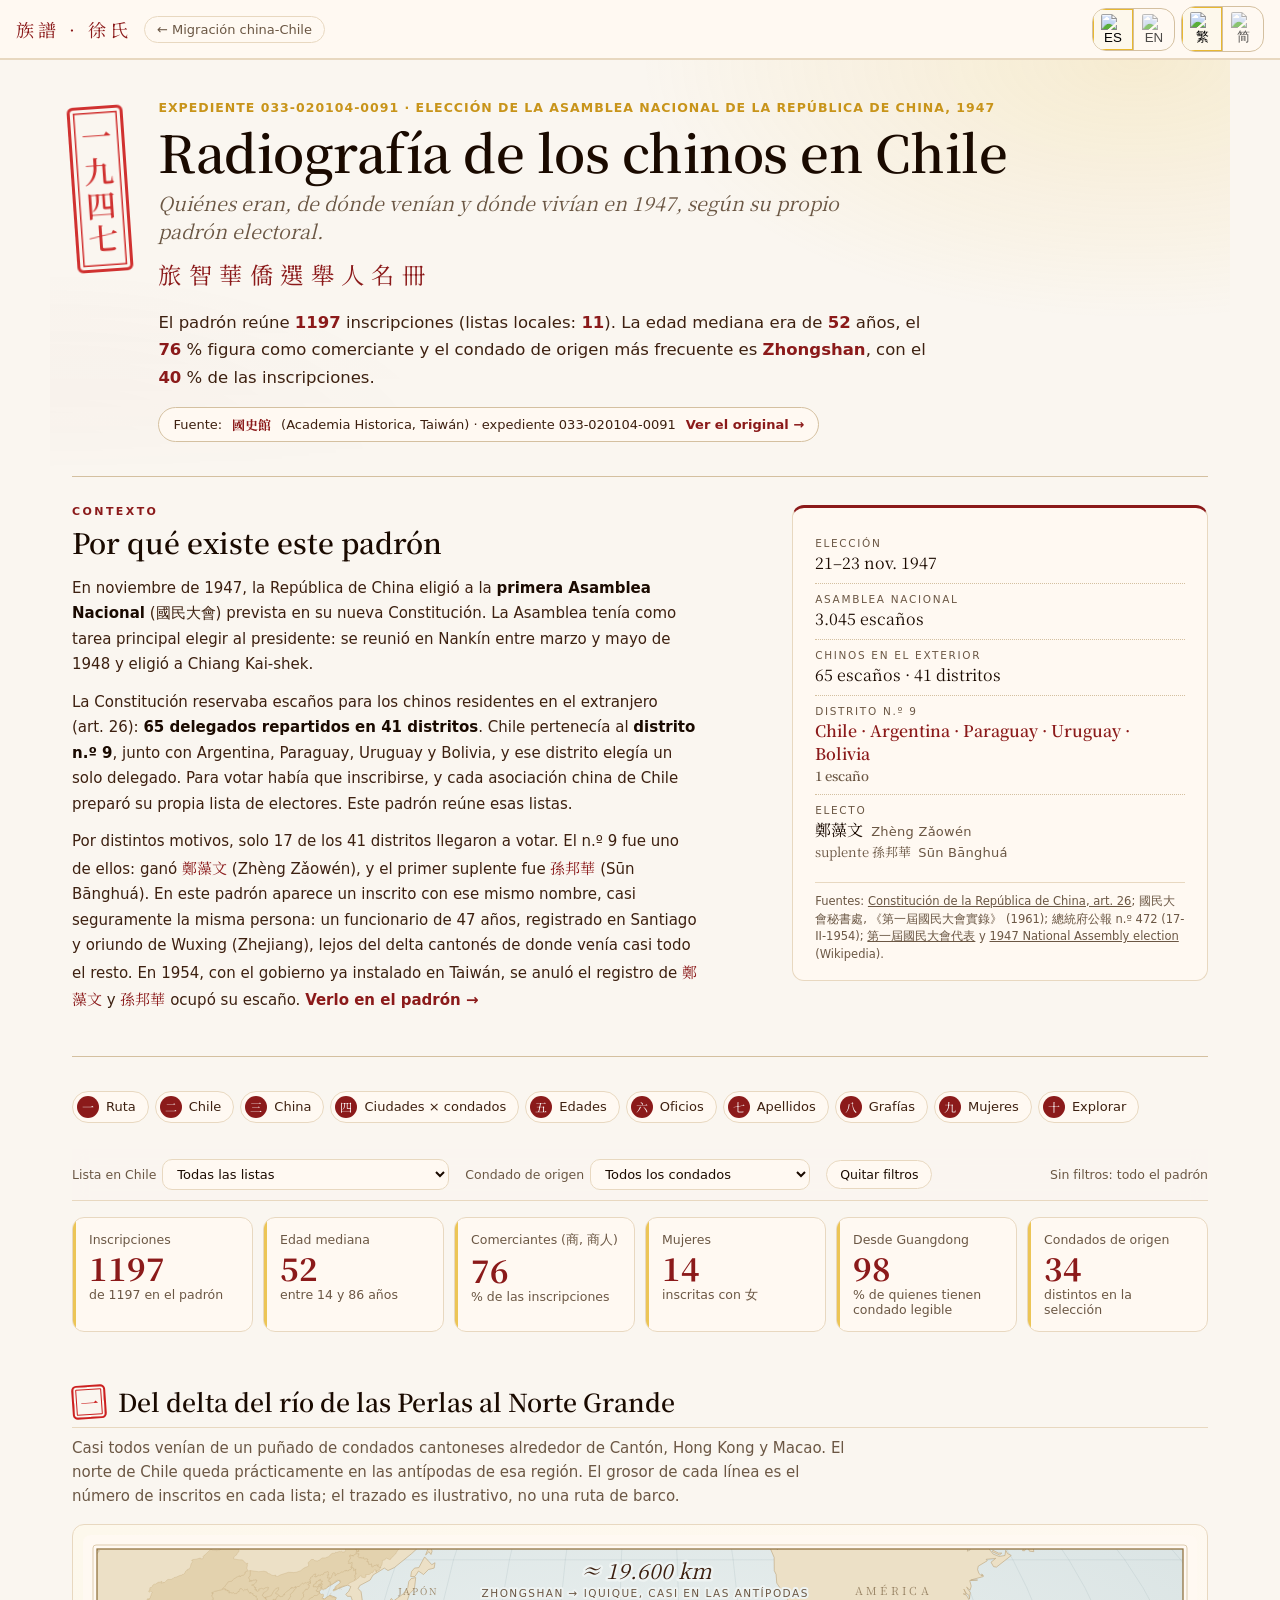
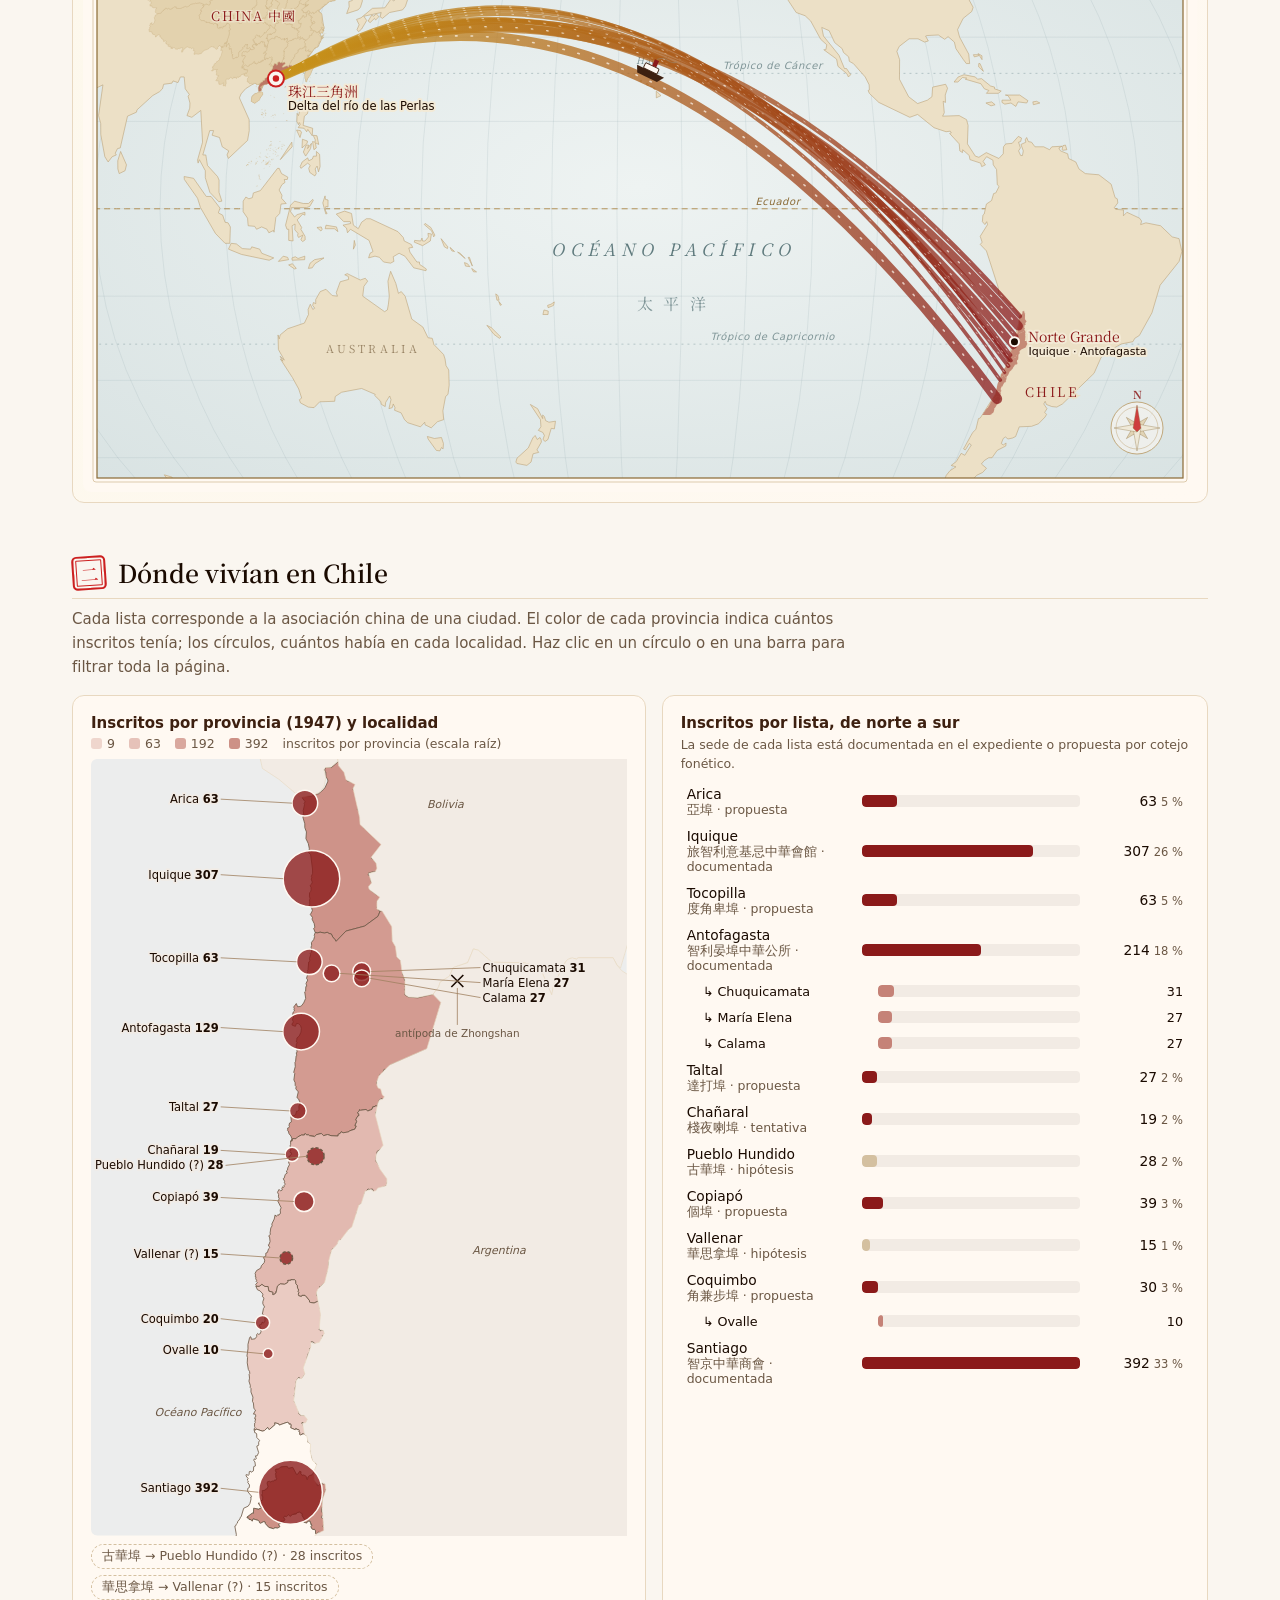
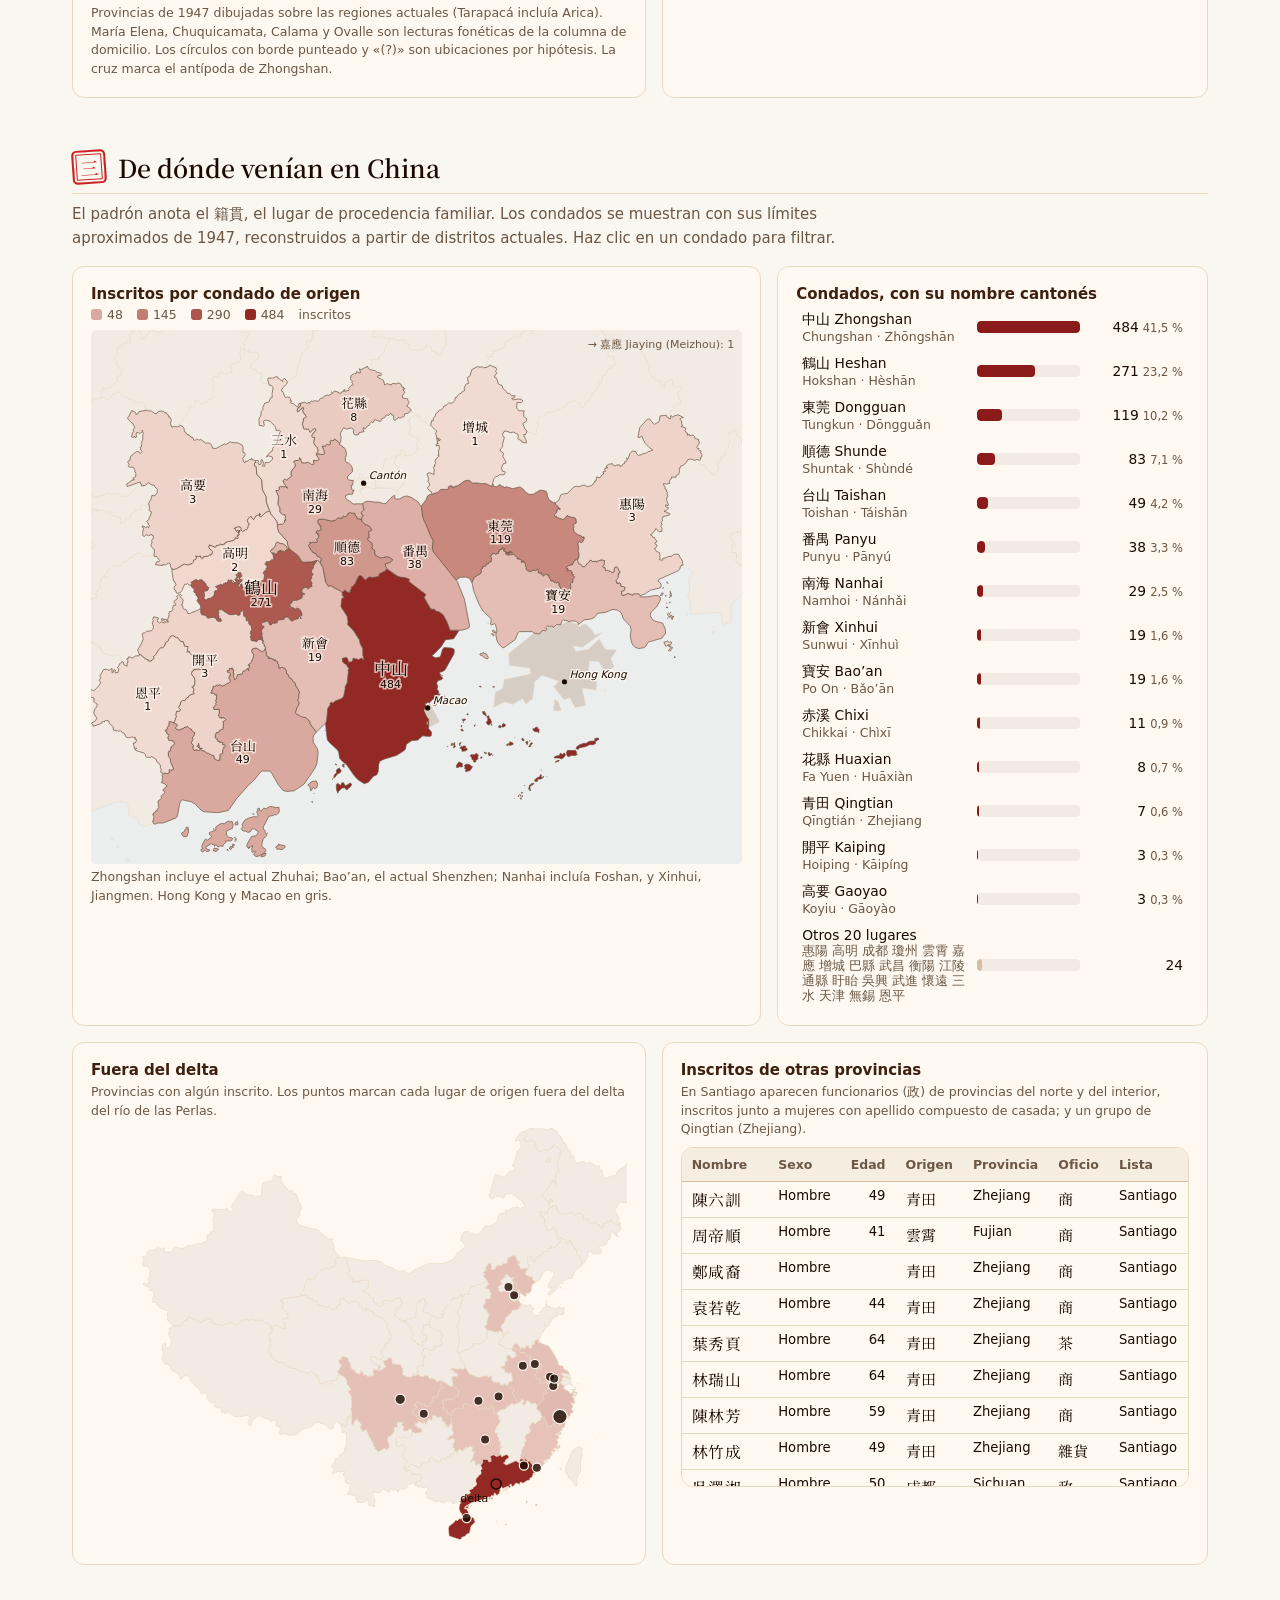
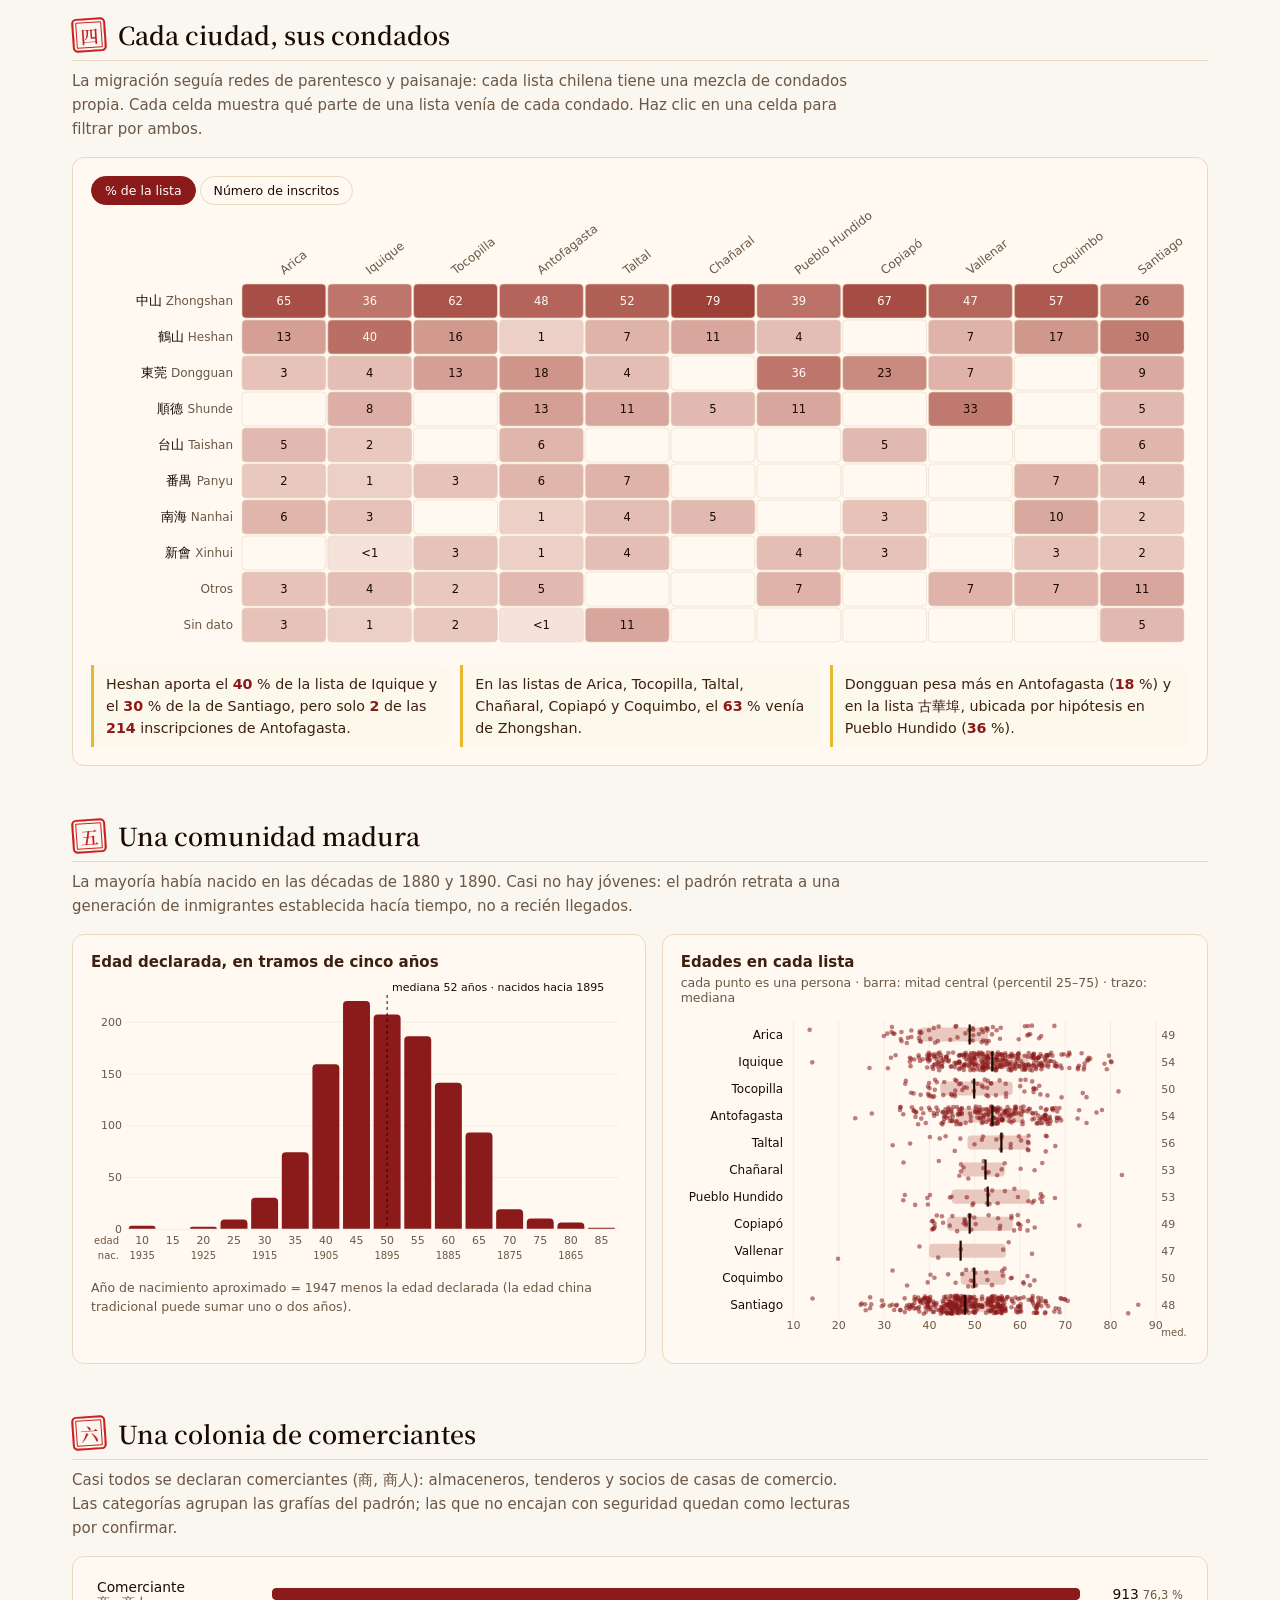
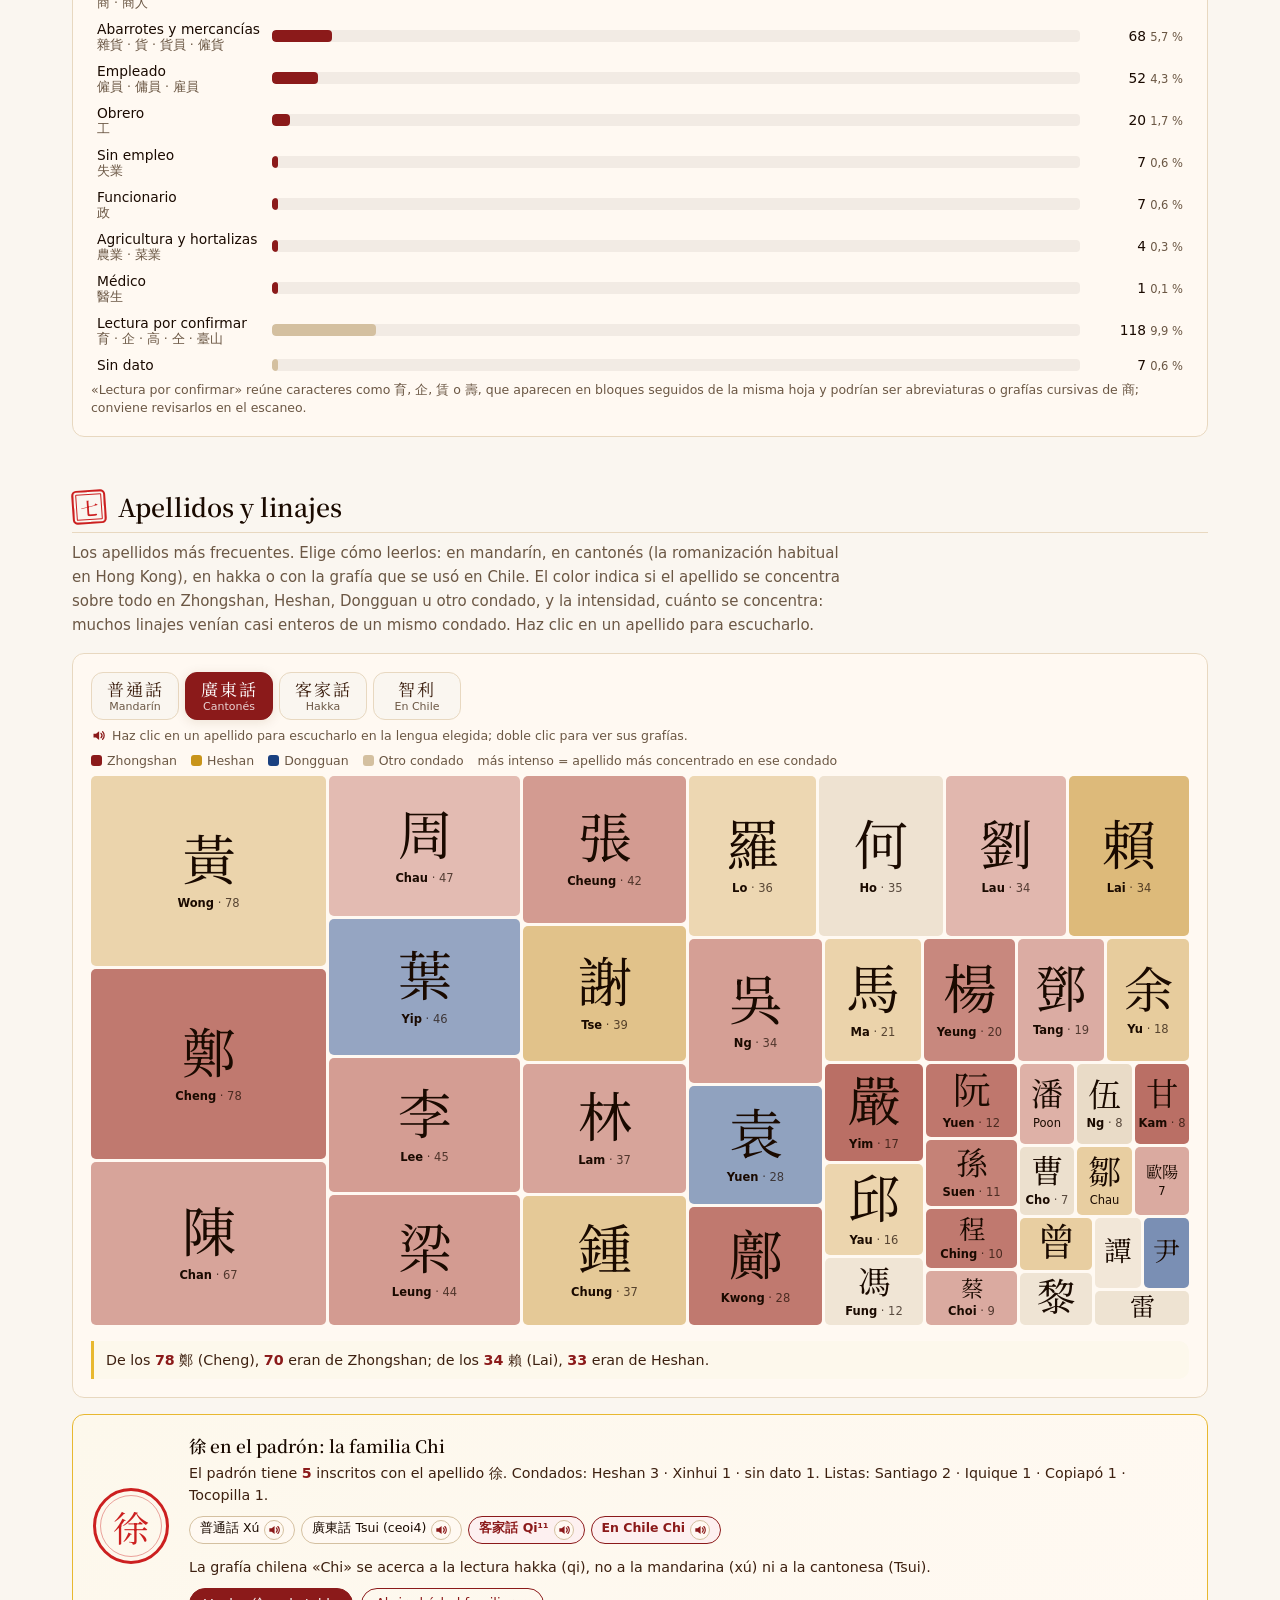
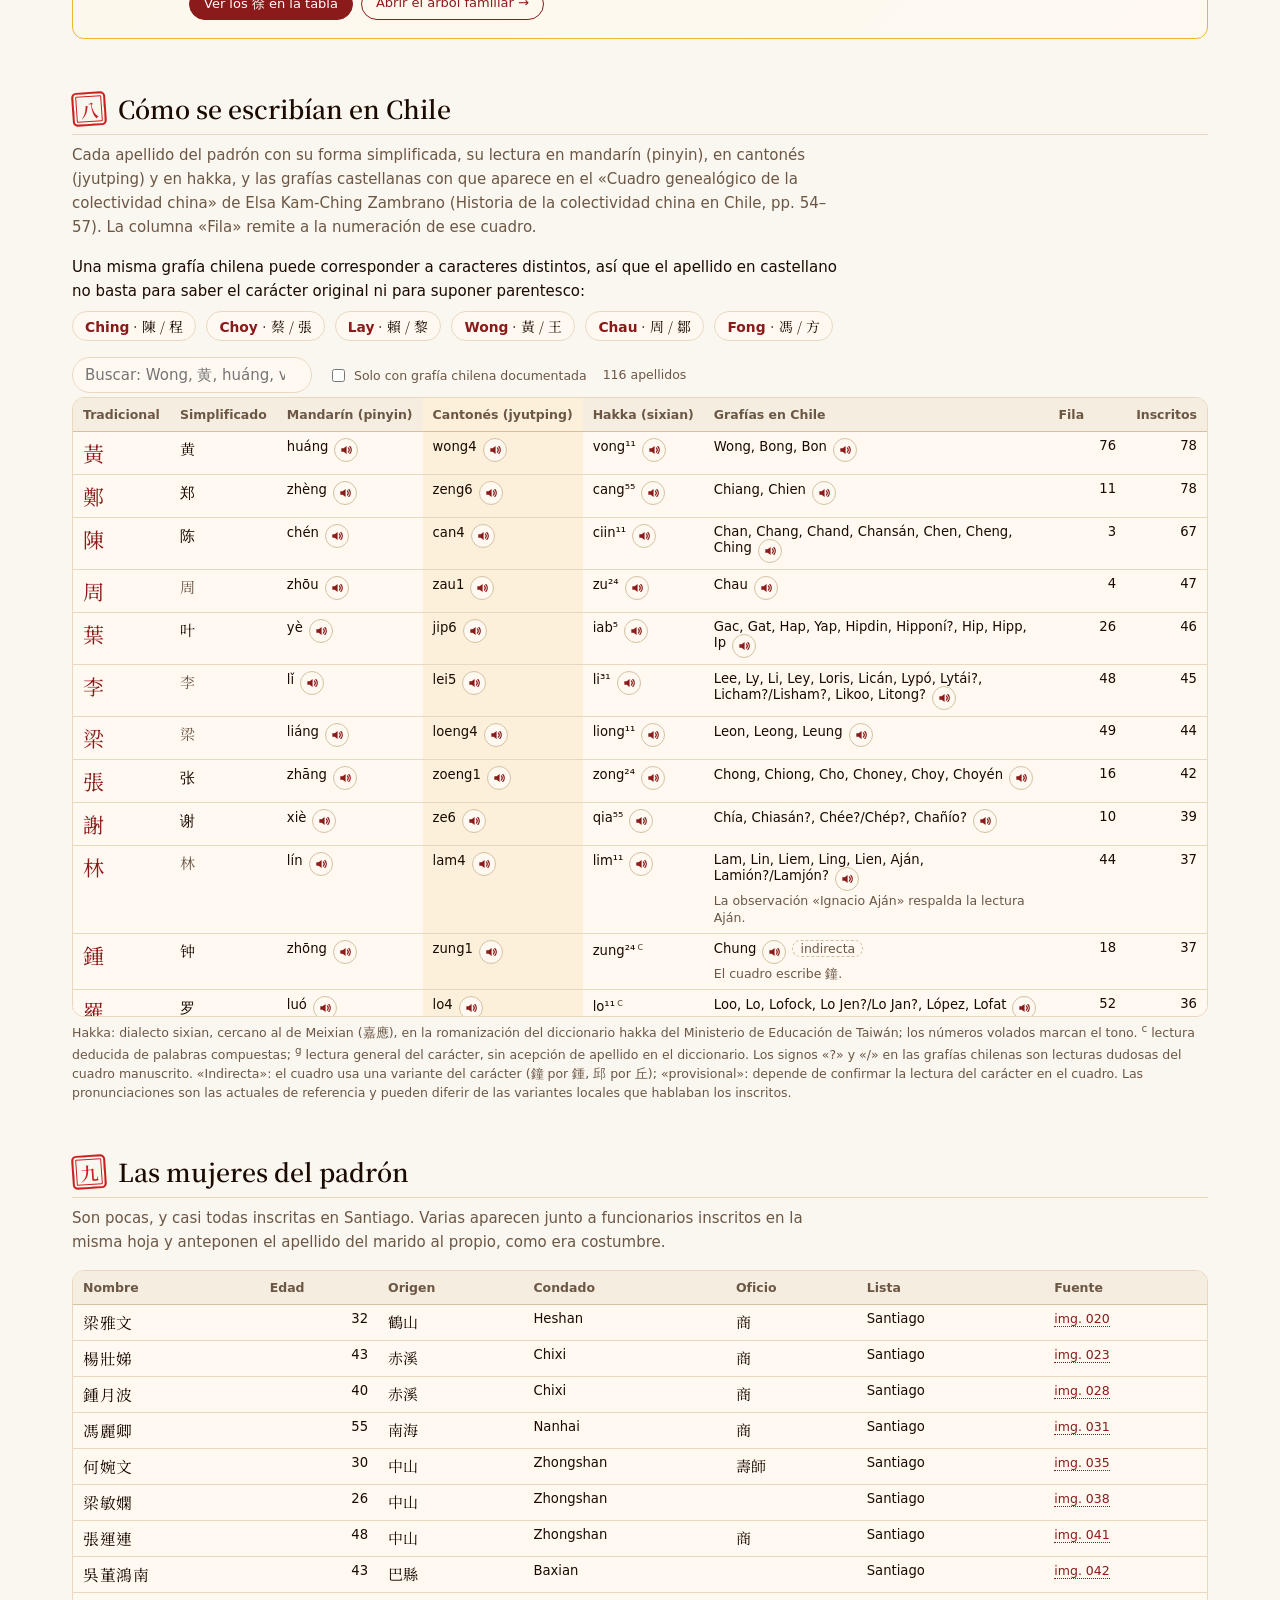
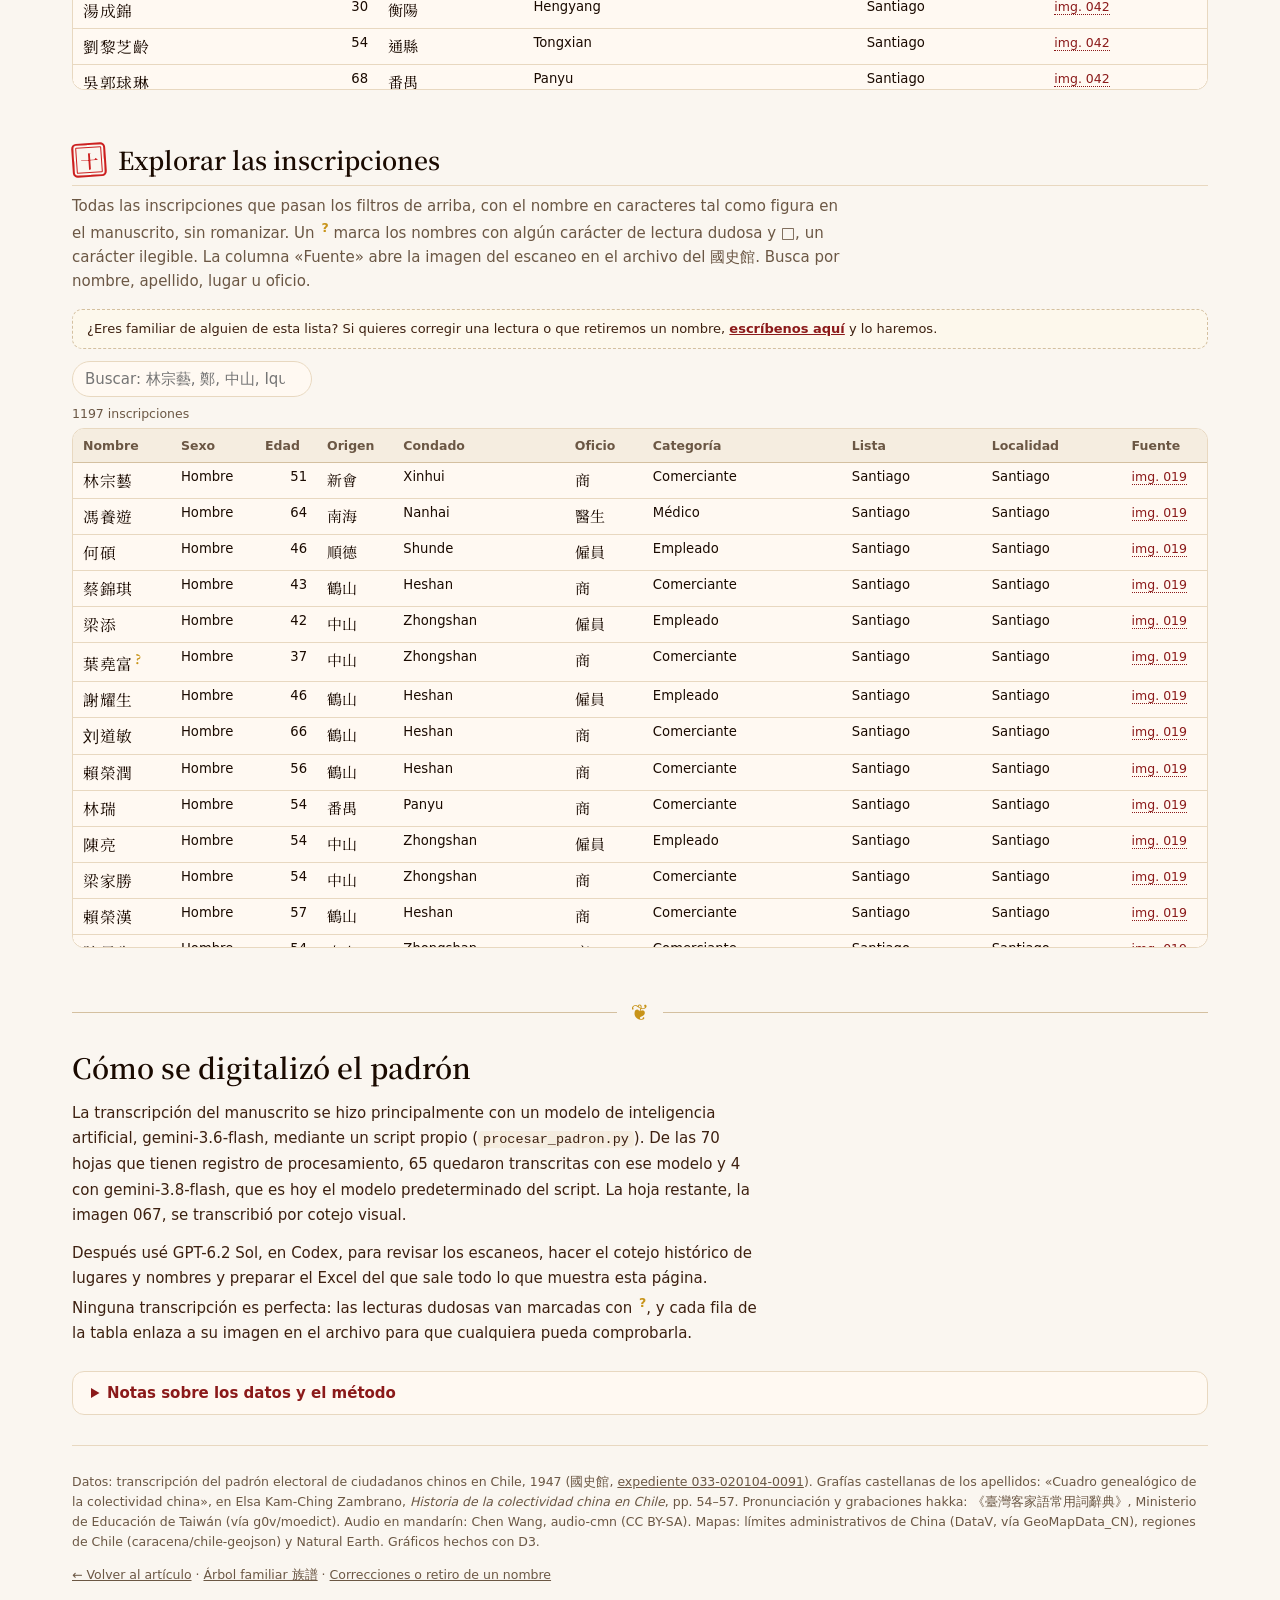
==== commit 7b280ee6: "Padrón 1947: vuelve la carta del Pacífico, pinyin de los electos y nota sobre la digitalización" ====
--- a/padron-1947/index.html
+++ b/padron-1947/index.html
@@ -270,33 +270,15 @@
   .pc-status { margin-left: 0; flex: 1 1 auto; font-size: 11.5px; }
 }
 /* ── Carta del Pacífico ── */
-#ruta .pc-card { padding: 18px 14px 10px; }
-.pc-puntos { display: block; overflow: visible; }
-.pc-puntos .pp-tierra { fill: var(--color-fg); fill-opacity: .16; }
-.pc-puntos .pp-china { fill: var(--color-fg); fill-opacity: .34; }
-.pc-puntos .pp-canton { fill: var(--color-accent); fill-opacity: .9; }
-.pc-puntos .pp-chile { fill: var(--color-accent); fill-opacity: .75; }
-.pc-puntos .pp-ecuador { fill: none; stroke: var(--color-fg); stroke-opacity: .14; stroke-width: .6; stroke-dasharray: 1 4; }
-.pc-puntos .pp-mini { font-size: 9px; letter-spacing: .3em; fill: var(--color-fg); fill-opacity: .35; }
-.pc-puntos .pp-oceano { font-family: var(--fuente-serif); font-style: italic; font-size: clamp(12px, 1.6vw, 17px); letter-spacing: .14em; fill: var(--color-fg); fill-opacity: .32; }
-.pc-puntos .pp-oceano-zh { font-family: var(--fuente-serif); font-size: clamp(11px, 1.3vw, 14px); letter-spacing: .6em; fill: var(--color-fg); fill-opacity: .25; }
-.pc-puntos .pp-ruta { fill: none; stroke: var(--color-accent); stroke-opacity: .45; stroke-linecap: round; transition: stroke-opacity .2s; pointer-events: none; }
-.pc-puntos .pp-ruta.apagada { stroke-opacity: .1; }
-.pc-puntos .pp-ruta.encima { stroke-opacity: 1; }
-.pc-puntos .pp-ruta.entra { animation: trazar 1.6s cubic-bezier(.45, 0, .2, 1) forwards; }
-@keyframes trazar { to { stroke-dashoffset: 0; } }
-.pc-puntos .pp-hit { fill: none; stroke: transparent; stroke-width: 12; cursor: pointer; }
-.pc-puntos .pp-destino { fill: var(--color-accent); }
-.pc-puntos .pp-destino.apagada { fill-opacity: .25; }
-.pc-puntos .pp-origen { fill: var(--color-accent); }
-.pc-puntos .pp-halo { fill: var(--color-accent); fill-opacity: .12; stroke: var(--color-accent); stroke-opacity: .5; stroke-width: .8; }
-.pc-puntos .pp-rotulo { pointer-events: none; paint-order: stroke; stroke: var(--color-panel); stroke-width: 4px; stroke-linejoin: round; }
-.pc-puntos .pp-zh { font-family: var(--fuente-serif); font-size: 15px; font-weight: 600; fill: var(--color-accent); letter-spacing: .08em; }
-.pc-puntos .pp-cap { font-size: 10.5px; letter-spacing: .14em; text-transform: uppercase; fill: var(--color-fg-muted); }
-.pc-puntos .pp-cap-c { paint-order: stroke; stroke: var(--color-panel); stroke-width: 4px; }
-.pc-puntos .pp-km { font-family: var(--fuente-serif); font-style: italic; font-size: clamp(15px, 2vw, 21px); fill: var(--color-fg2); paint-order: stroke; stroke: var(--color-panel); stroke-width: 5px; }
-@media (max-width: 600px) { .pc-puntos .pp-zh { font-size: 13px; } .pc-puntos .pp-cap { font-size: 9px; letter-spacing: .1em; } }
-@media (prefers-reduced-motion: reduce) { .pc-puntos .pp-ruta.entra { animation: none; stroke-dashoffset: 0 !important; stroke-dasharray: none !important; } }
+#ruta .pc-card { padding: 10px; background: linear-gradient(135deg, var(--color-gold-bg), var(--color-panel)); }
+.pc-carta .pc-ruta { transition: stroke-opacity .2s; }
+.pc-carta .pc-ruta:hover { stroke-opacity: 1 !important; }
+.pc-carta .pc-ruta-flujo { animation: fluir 2.6s linear infinite; }
+@keyframes fluir { to { stroke-dashoffset: -31; } }
+@media (prefers-reduced-motion: reduce) { .pc-carta .pc-ruta-flujo { animation: none; } }
+.pc-carta .pc-km { font-family: var(--fuente-serif); font-style: italic; font-size: clamp(15px, 2vw, 21px); fill: var(--color-fg2); paint-order: stroke; stroke: #eef3f2; stroke-width: 5px; stroke-linejoin: round; pointer-events: none; }
+.pc-carta .pc-km-sub { font-size: 10.5px; letter-spacing: .14em; text-transform: uppercase; fill: var(--color-fg-muted); paint-order: stroke; stroke: #eef3f2; stroke-width: 4px; stroke-linejoin: round; pointer-events: none; }
+@media (max-width: 600px) { .pc-carta .pc-km-sub { font-size: 8.5px; letter-spacing: .08em; } }
 /* ── Fuente, nombres y audio ── */
 .hero-fuente { display: inline-flex; flex-wrap: wrap; align-items: center; gap: 4px 10px; margin: 16px 0 0; padding: 7px 14px; border: 1.5px solid var(--color-border2); border-radius: 999px; background: var(--color-panel); font-size: 13px; color: var(--color-fg2); }
 .hero-fuente b { color: var(--color-accent); font-family: var(--fuente-serif); }
@@ -320,6 +302,10 @@
 .pc-toast.visible { opacity: 1; transform: translate(-50%, 0); }
 @media print { .pc-bar { position: static; } .pc-table-wrap { max-height: none; overflow: visible; } .topbar, .indice { display: none; } }
 
+.ctx-ficha .ctx-py { font-family: var(--fuente-sans); font-size: 13px; color: var(--color-fg-muted); margin-left: 4px; letter-spacing: .02em; }
+.pc-metodo { margin: 0 0 24px; max-width: 72ch; }
+.pc-metodo p { margin: 0 0 12px; line-height: 1.7; color: var(--color-fg2); }
+.pc-metodo code { font-size: .9em; padding: 1px 5px; border-radius: 4px; background: var(--color-paper3); }
 /* Contexto de la elección */
 .contexto { display: grid; grid-template-columns: minmax(0, 1.65fr) minmax(0, 1fr); gap: 34px; margin: 4px 0 34px; padding: 28px 0 30px; border-top: 1px solid var(--color-border2); border-bottom: 1px solid var(--color-border2); }
 .ctx-kicker { margin: 0 0 4px; font-size: 11px; letter-spacing: .22em; text-transform: uppercase; color: var(--color-accent); font-weight: 600; }
@@ -383,12 +369,12 @@
       <div data-l="es">
         <p>En noviembre de 1947, la República de China eligió a la <b>primera Asamblea Nacional</b> (國民大會) prevista en su nueva Constitución. La Asamblea tenía como tarea principal elegir al presidente: se reunió en Nankín entre marzo y mayo de 1948 y eligió a Chiang Kai-shek.</p>
         <p>La Constitución reservaba escaños para los chinos residentes en el extranjero (art.&nbsp;26): <b>65 delegados repartidos en 41 distritos</b>. Chile pertenecía al <b>distrito n.º&nbsp;9</b>, junto con Argentina, Paraguay, Uruguay y Bolivia, y ese distrito elegía un solo delegado. Para votar había que inscribirse, y cada asociación china de Chile preparó su propia lista de electores. Este padrón reúne esas listas.</p>
-        <p>Por distintos motivos, solo 17 de los 41 distritos llegaron a votar. El n.º&nbsp;9 fue uno de ellos: ganó <span data-trad>鄭藻文</span>, y el primer suplente fue <span data-trad>孫邦華</span>. En este padrón aparece un inscrito con ese mismo nombre, casi seguramente la misma persona: un funcionario de 47 años, registrado en Santiago y oriundo de Wuxing (Zhejiang), lejos del delta cantonés de donde venía casi todo el resto. En 1954, con el gobierno ya instalado en Taiwán, se anuló el registro de <span data-trad>鄭藻文</span> y <span data-trad>孫邦華</span> ocupó su escaño. <a href='#explorar' data-buscar='孫邦華'>Verlo en el padrón →</a></p>
+        <p>Por distintos motivos, solo 17 de los 41 distritos llegaron a votar. El n.º&nbsp;9 fue uno de ellos: ganó <span data-trad>鄭藻文</span> (Zhèng Zǎowén), y el primer suplente fue <span data-trad>孫邦華</span> (Sūn Bānghuá). En este padrón aparece un inscrito con ese mismo nombre, casi seguramente la misma persona: un funcionario de 47 años, registrado en Santiago y oriundo de Wuxing (Zhejiang), lejos del delta cantonés de donde venía casi todo el resto. En 1954, con el gobierno ya instalado en Taiwán, se anuló el registro de <span data-trad>鄭藻文</span> y <span data-trad>孫邦華</span> ocupó su escaño. <a href='#explorar' data-buscar='孫邦華'>Verlo en el padrón →</a></p>
       </div>
       <div data-l="en">
         <p>In November 1947 the Republic of China elected the <b>first National Assembly</b> (國民大會) under its new Constitution. The Assembly’s main task was to elect the president: it met in Nanjing from March to May 1948 and elected Chiang Kai-shek.</p>
         <p>The Constitution reserved seats for Chinese citizens living abroad (art.&nbsp;26): <b>65 delegates across 41 districts</b>. Chile belonged to <b>district no.&nbsp;9</b>, together with Argentina, Paraguay, Uruguay and Bolivia, and that district elected a single delegate. Voters had to register, and each Chinese association in Chile drew up its own list of electors. This roll brings those lists together.</p>
-        <p>For various reasons, only 17 of the 41 districts actually voted. District 9 was one of them: the seat went to <span data-trad>鄭藻文</span>, with <span data-trad>孫邦華</span> as first alternate. A man of that same name appears on this roll, almost certainly the same person: a 47-year-old official registered in Santiago and born in Wuxing (Zhejiang), far from the Cantonese delta most of the others came from. In 1954, with the government by then in Taiwan, <span data-trad>鄭藻文</span>’s registration was cancelled and <span data-trad>孫邦華</span> took over the seat. <a href='#explorar' data-buscar='孫邦華'>Find him in the roll →</a></p>
+        <p>For various reasons, only 17 of the 41 districts actually voted. District 9 was one of them: the seat went to <span data-trad>鄭藻文</span> (Zhèng Zǎowén), with <span data-trad>孫邦華</span> (Sūn Bānghuá) as first alternate. A man of that same name appears on this roll, almost certainly the same person: a 47-year-old official registered in Santiago and born in Wuxing (Zhejiang), far from the Cantonese delta most of the others came from. In 1954, with the government by then in Taiwan, <span data-trad>鄭藻文</span>’s registration was cancelled and <span data-trad>孫邦華</span> took over the seat. <a href='#explorar' data-buscar='孫邦華'>Find him in the roll →</a></p>
       </div>
     </div>
     <aside class='ctx-ficha' aria-label='Ficha de la elección' data-en-aria='Election facts'>
@@ -397,7 +383,7 @@
         <div><dt data-en="National Assembly">Asamblea Nacional</dt><dd data-en="3,045 seats">3.045 escaños</dd></div>
         <div><dt data-en="Chinese abroad">Chinos en el exterior</dt><dd data-en="65 seats · 41 districts">65 escaños · 41 distritos</dd></div>
         <div class='ctx-destacado'><dt data-en="District no. 9">Distrito n.º 9</dt><dd><span data-en="Chile · Argentina · Paraguay · Uruguay · Bolivia">Chile · Argentina · Paraguay · Uruguay · Bolivia</span><small data-en="1 seat">1 escaño</small></dd></div>
-        <div><dt data-en="Elected">Electo</dt><dd><span data-trad>鄭藻文</span> <small><span data-en="alternate">suplente</span> <span data-trad>孫邦華</span></small></dd></div>
+        <div><dt data-en="Elected">Electo</dt><dd><span data-trad>鄭藻文</span> <span class="ctx-py">Zhèng Zǎowén</span><small><span data-en="alternate">suplente</span> <span data-trad>孫邦華</span> <span class="ctx-py">Sūn Bānghuá</span></small></dd></div>
       </dl>
       <p class='ctx-fuentes'><span data-en="Sources:">Fuentes:</span> <a href='https://zh.wikisource.org/wiki/%E4%B8%AD%E8%8F%AF%E6%B0%91%E5%9C%8B%E6%86%B2%E6%B3%95' target='_blank' rel='noopener' data-en="Constitution of the Republic of China, art. 26">Constitución de la República de China, art. 26</a>; 國民大會秘書處, 《第一屆國民大會實錄》 (1961); 總統府公報 <span data-en="no.">n.º</span>&nbsp;472 (17-II-1954); <a href='https://zh.wikipedia.org/zh-tw/%E7%AC%AC%E4%B8%80%E5%B1%86%E4%B8%AD%E8%8F%AF%E6%B0%91%E5%9C%8B%E5%9C%8B%E6%B0%91%E5%A4%A7%E6%9C%83%E4%BB%A3%E8%A1%A8' target='_blank' rel='noopener'>第一屆國民大會代表</a> <span data-en="and">y</span> <a href='https://en.wikipedia.org/wiki/1947_Chinese_National_Assembly_election' target='_blank' rel='noopener'>1947 National Assembly election</a> (Wikipedia).</p>
     </aside>
@@ -628,6 +614,14 @@
   </section>
 
   <div class="orn" aria-hidden="true">❦</div>
+
+  <section class='pc-metodo' id='metodo' aria-labelledby='metodo-t'>
+    <h2 class='ctx-t' id='metodo-t' data-en="How the roll was digitized">Cómo se digitalizó el padrón</h2>
+    <p data-l="es">La transcripción del manuscrito se hizo principalmente con un modelo de inteligencia artificial, gemini-3.6-flash, mediante un script propio (<code>procesar_padron.py</code>). De las 70 hojas que tienen registro de procesamiento, 65 quedaron transcritas con ese modelo y 4 con gemini-3.8-flash, que es hoy el modelo predeterminado del script. La hoja restante, la imagen 067, se transcribió por cotejo visual.</p>
+    <p data-l="es">Después usé GPT-6.2 Sol, en Codex, para revisar los escaneos, hacer el cotejo histórico de lugares y nombres y preparar el Excel del que sale todo lo que muestra esta página. Ninguna transcripción es perfecta: las lecturas dudosas van marcadas con <sup class='pc-dudoso'>?</sup>, y cada fila de la tabla enlaza a su imagen en el archivo para que cualquiera pueda comprobarla.</p>
+    <p data-l="en">The manuscript was transcribed mainly with an AI model, gemini-3.6-flash, through a custom script (<code>procesar_padron.py</code>). Of the 70 sheets with a processing log, 65 were transcribed with that model and 4 with gemini-3.8-flash, which is now the script’s default model. The remaining sheet, image 067, was transcribed by visual comparison.</p>
+    <p data-l="en">I then used GPT-6.2 Sol, in Codex, to review the scans, cross-check places and names against historical sources, and prepare the spreadsheet behind everything on this page. No transcription is perfect: uncertain readings are marked with <sup class='pc-dudoso'>?</sup>, and every row in the table links to its image in the archive so anyone can check it.</p>
+  </section>
 
   <details class='pc-details' id='notas'>
     <summary data-en="Notes on the data and method">Notas sobre los datos y el método</summary>
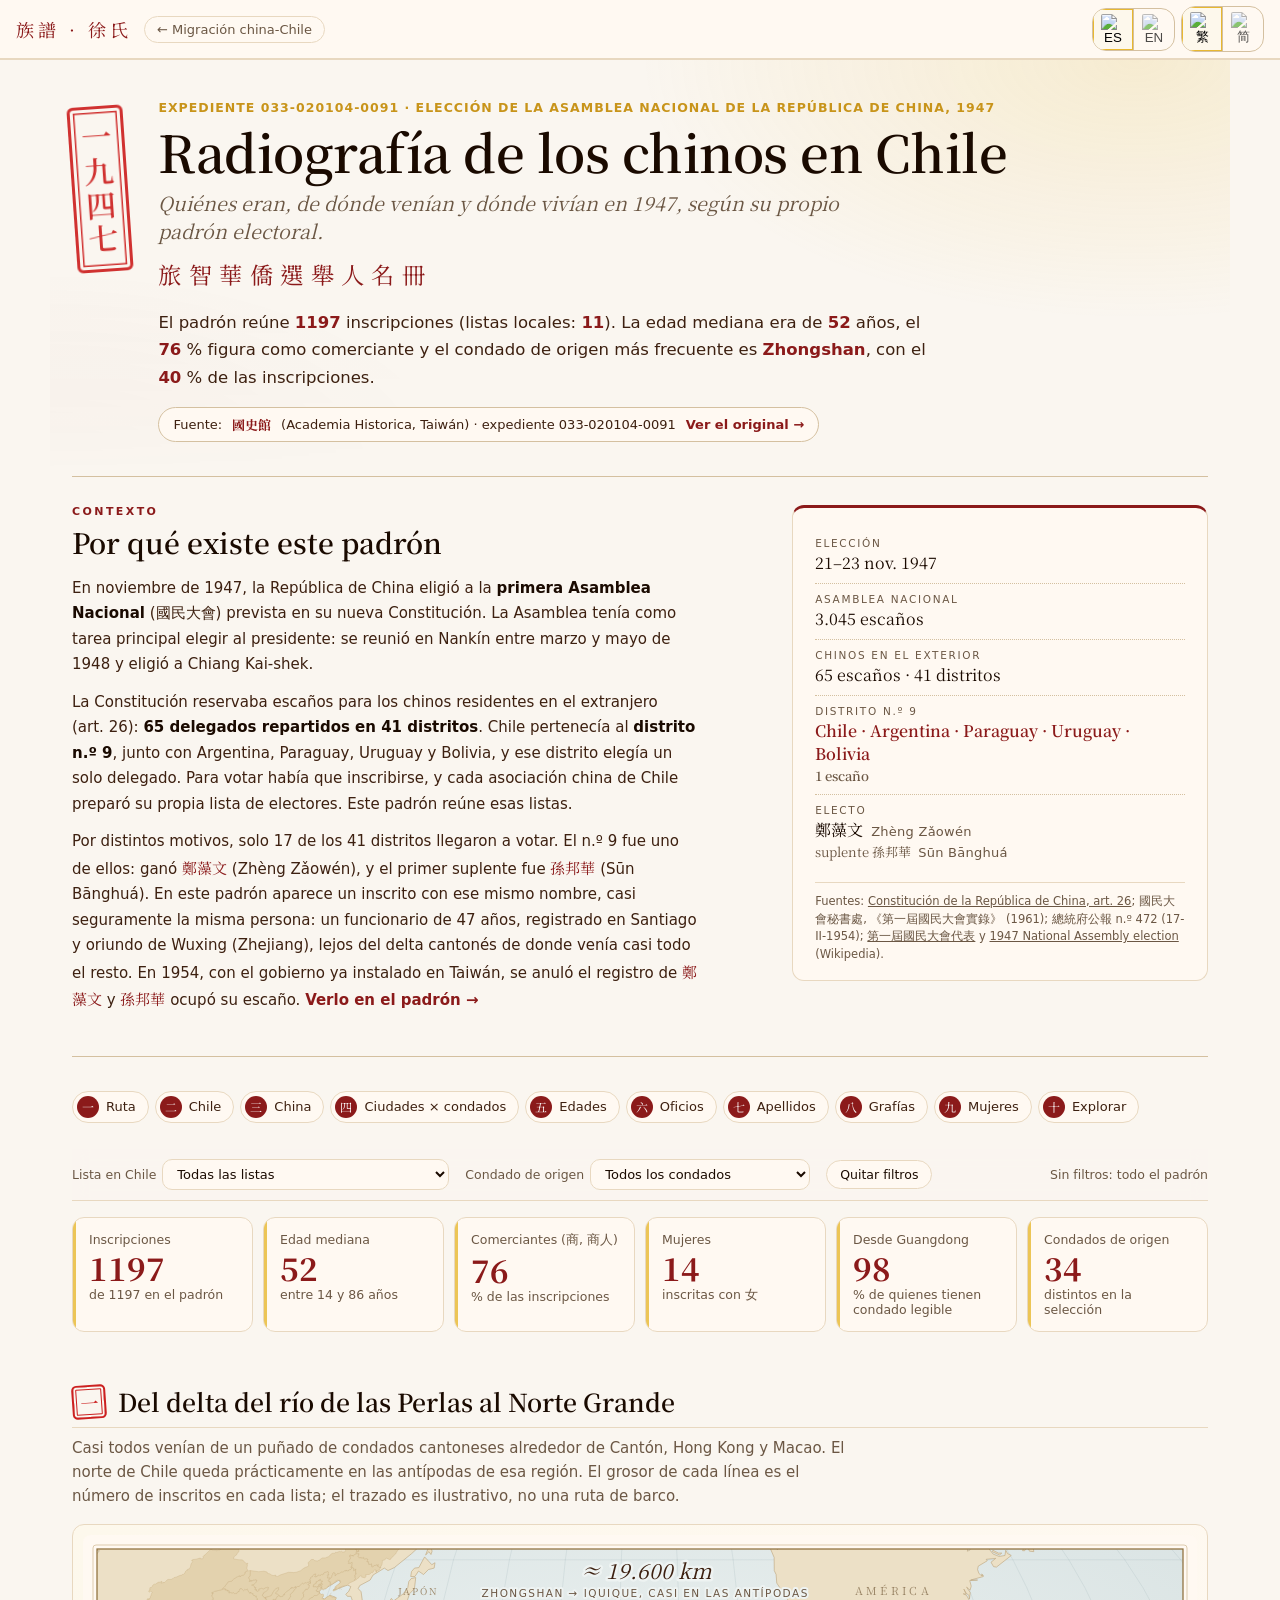
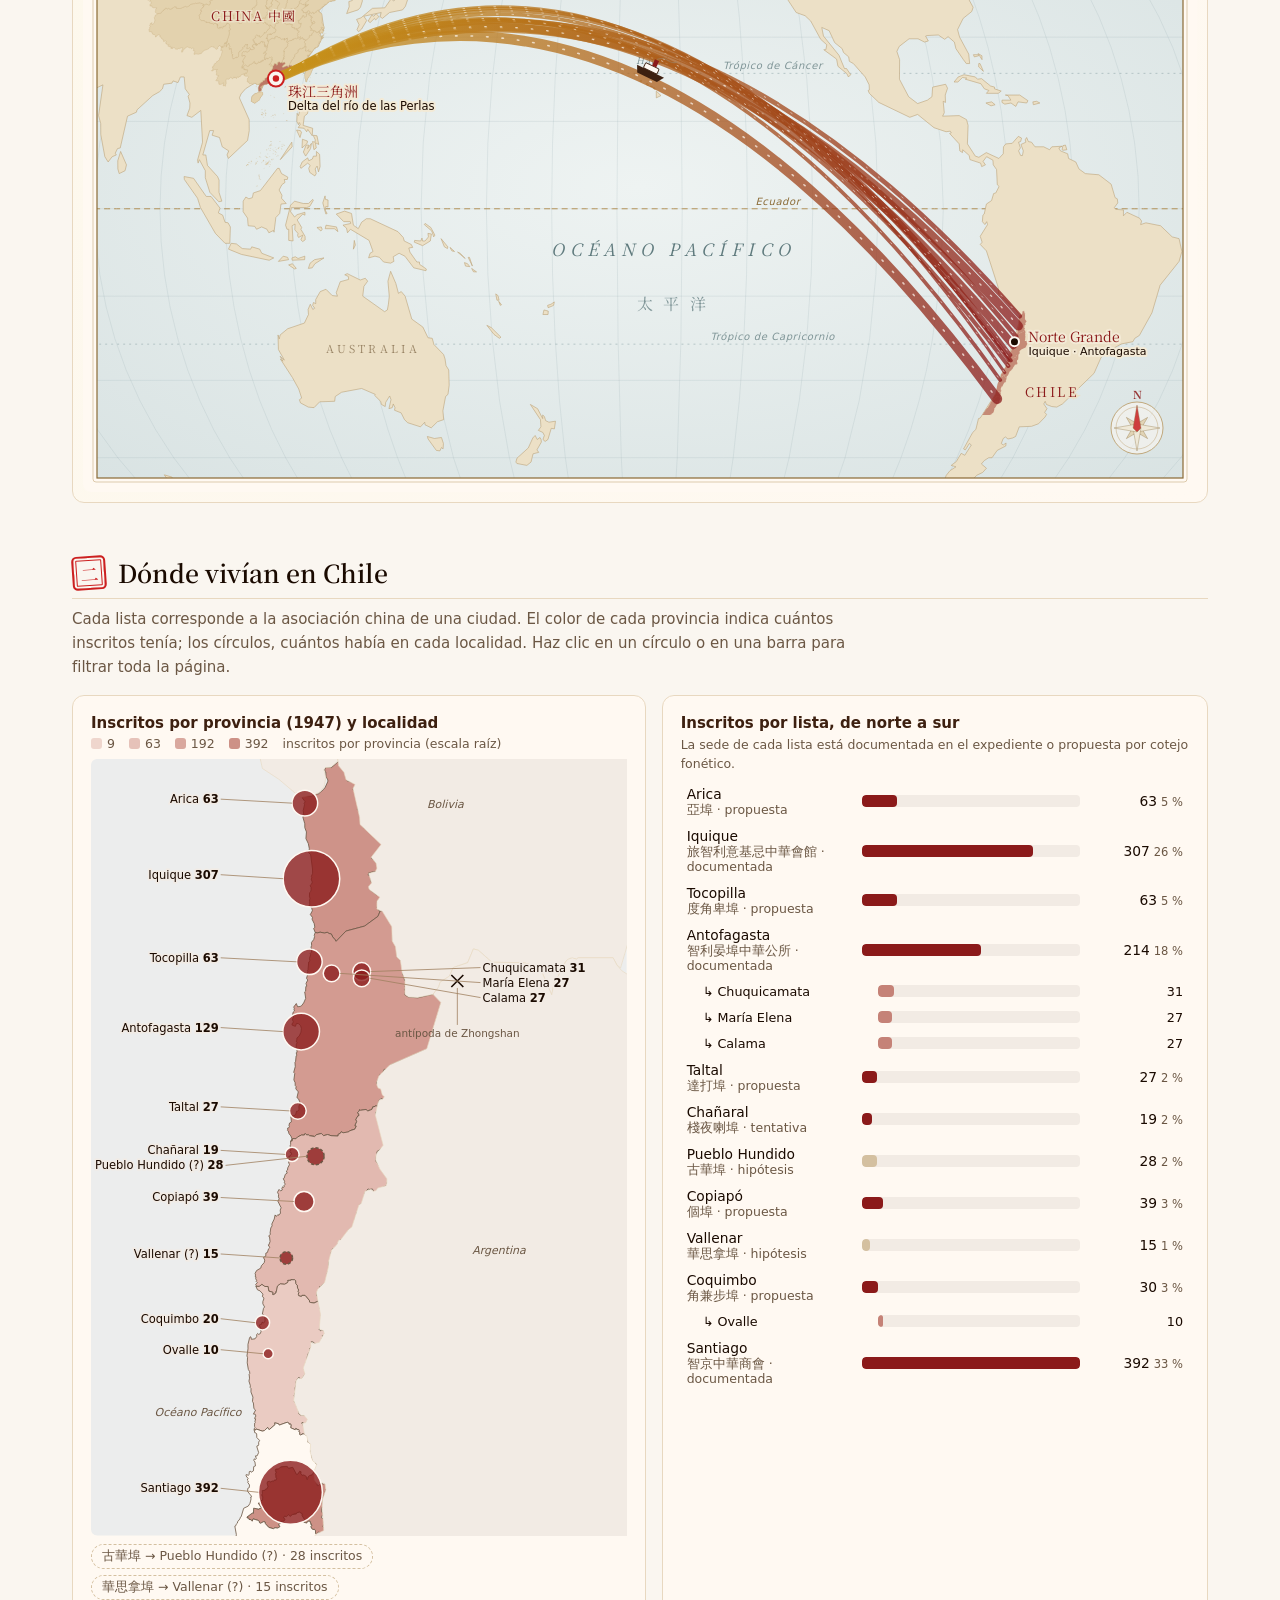
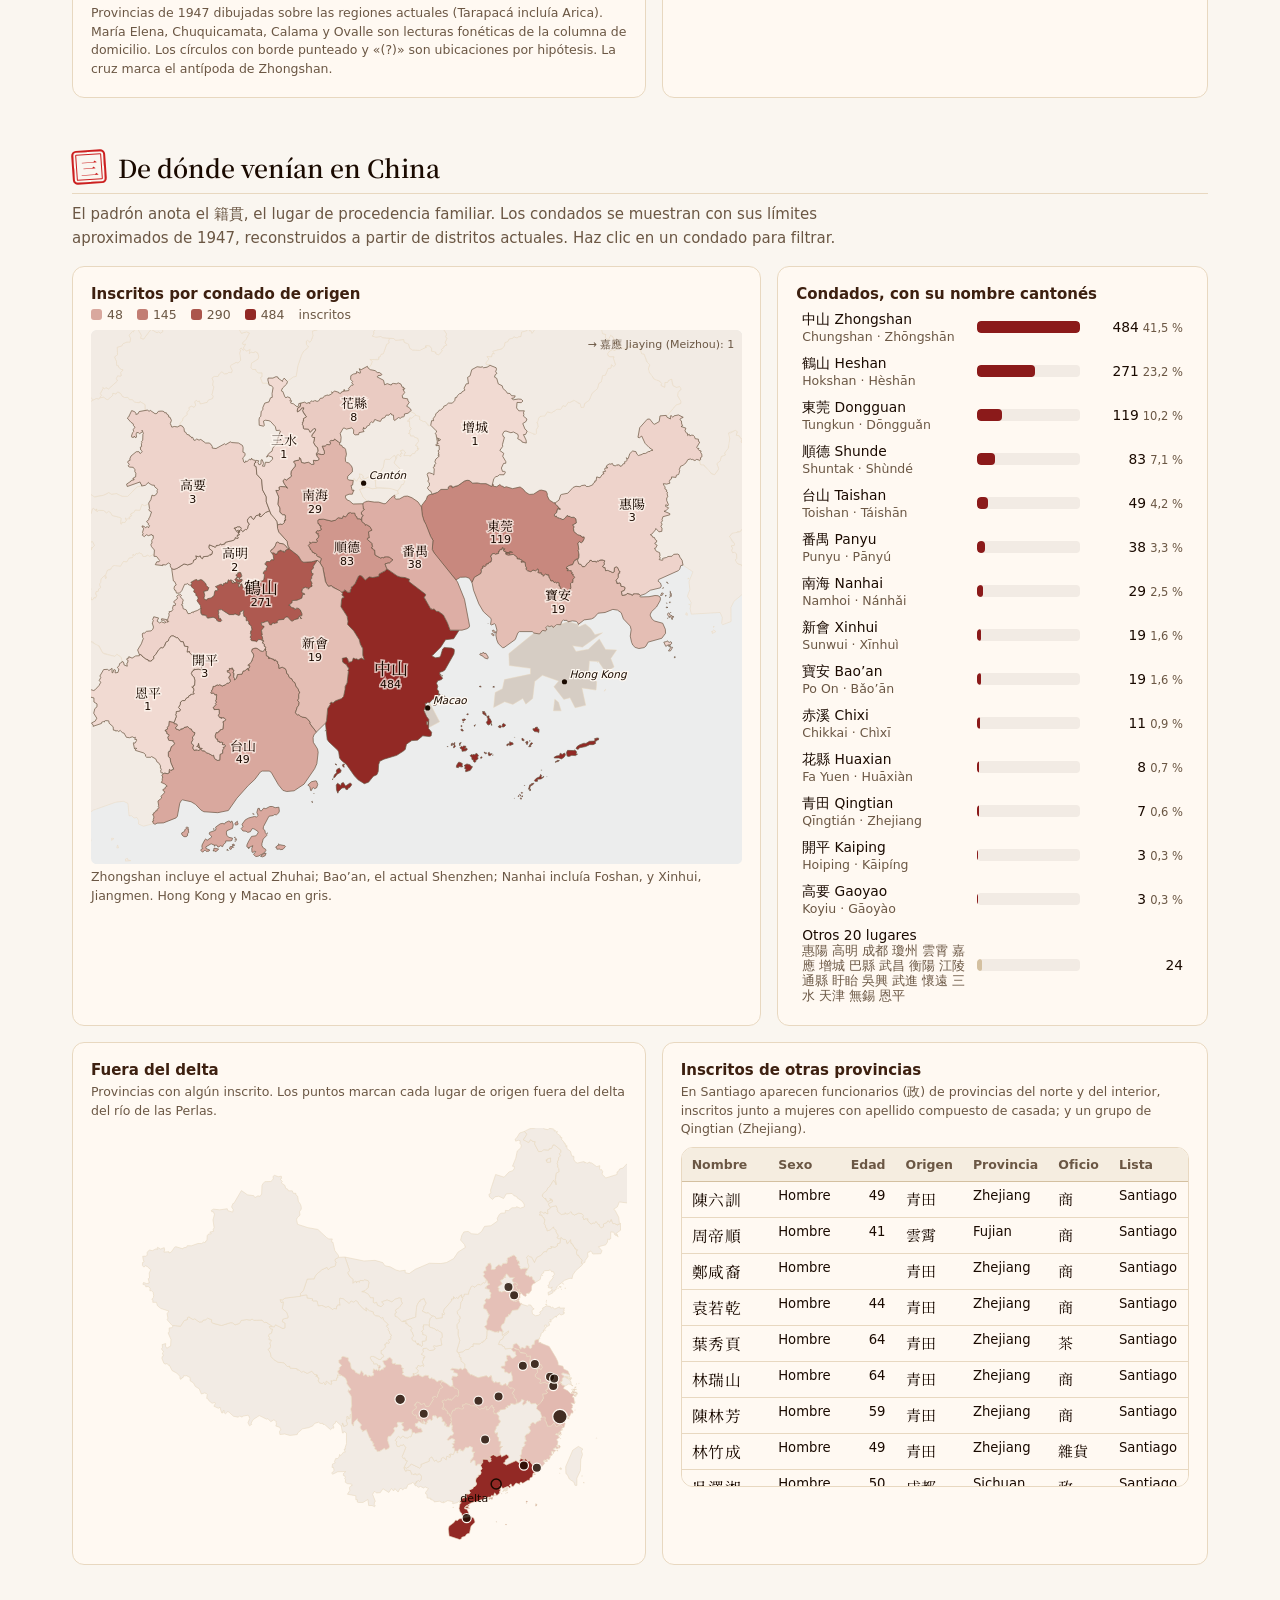
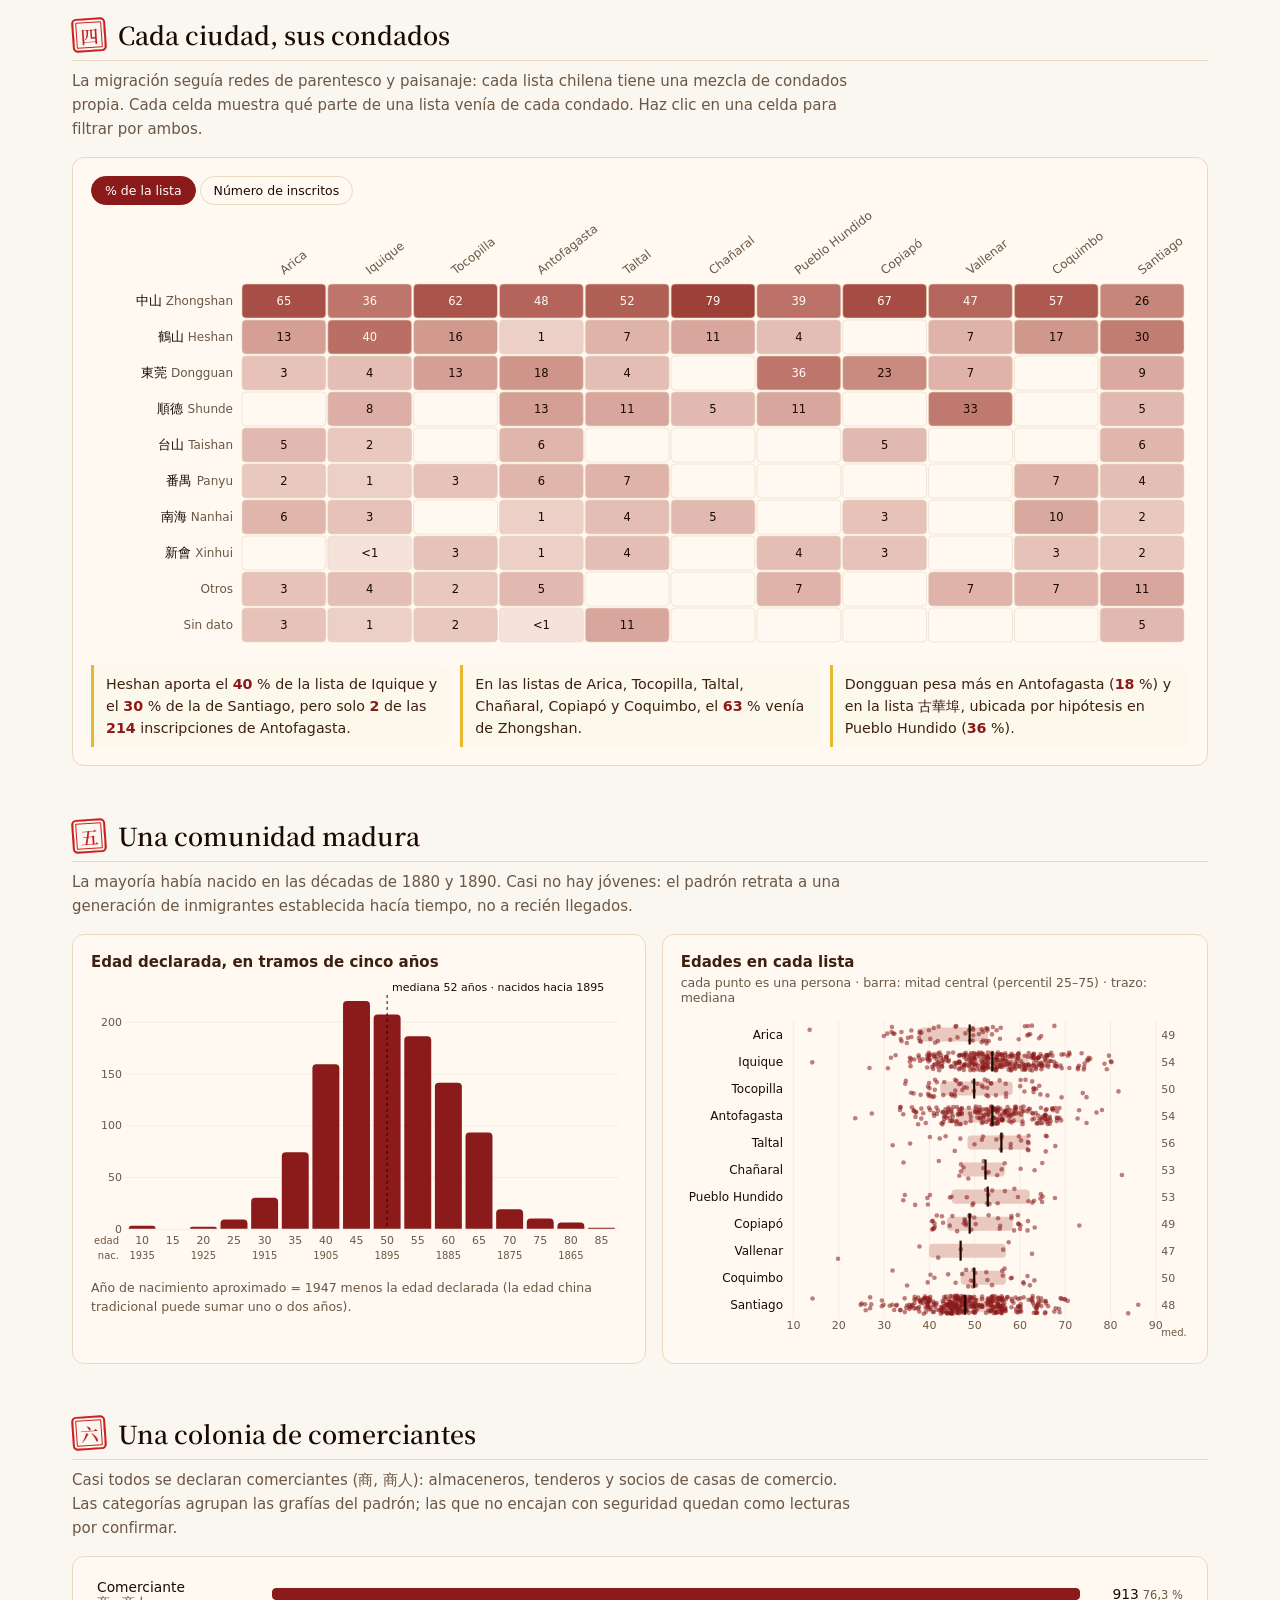
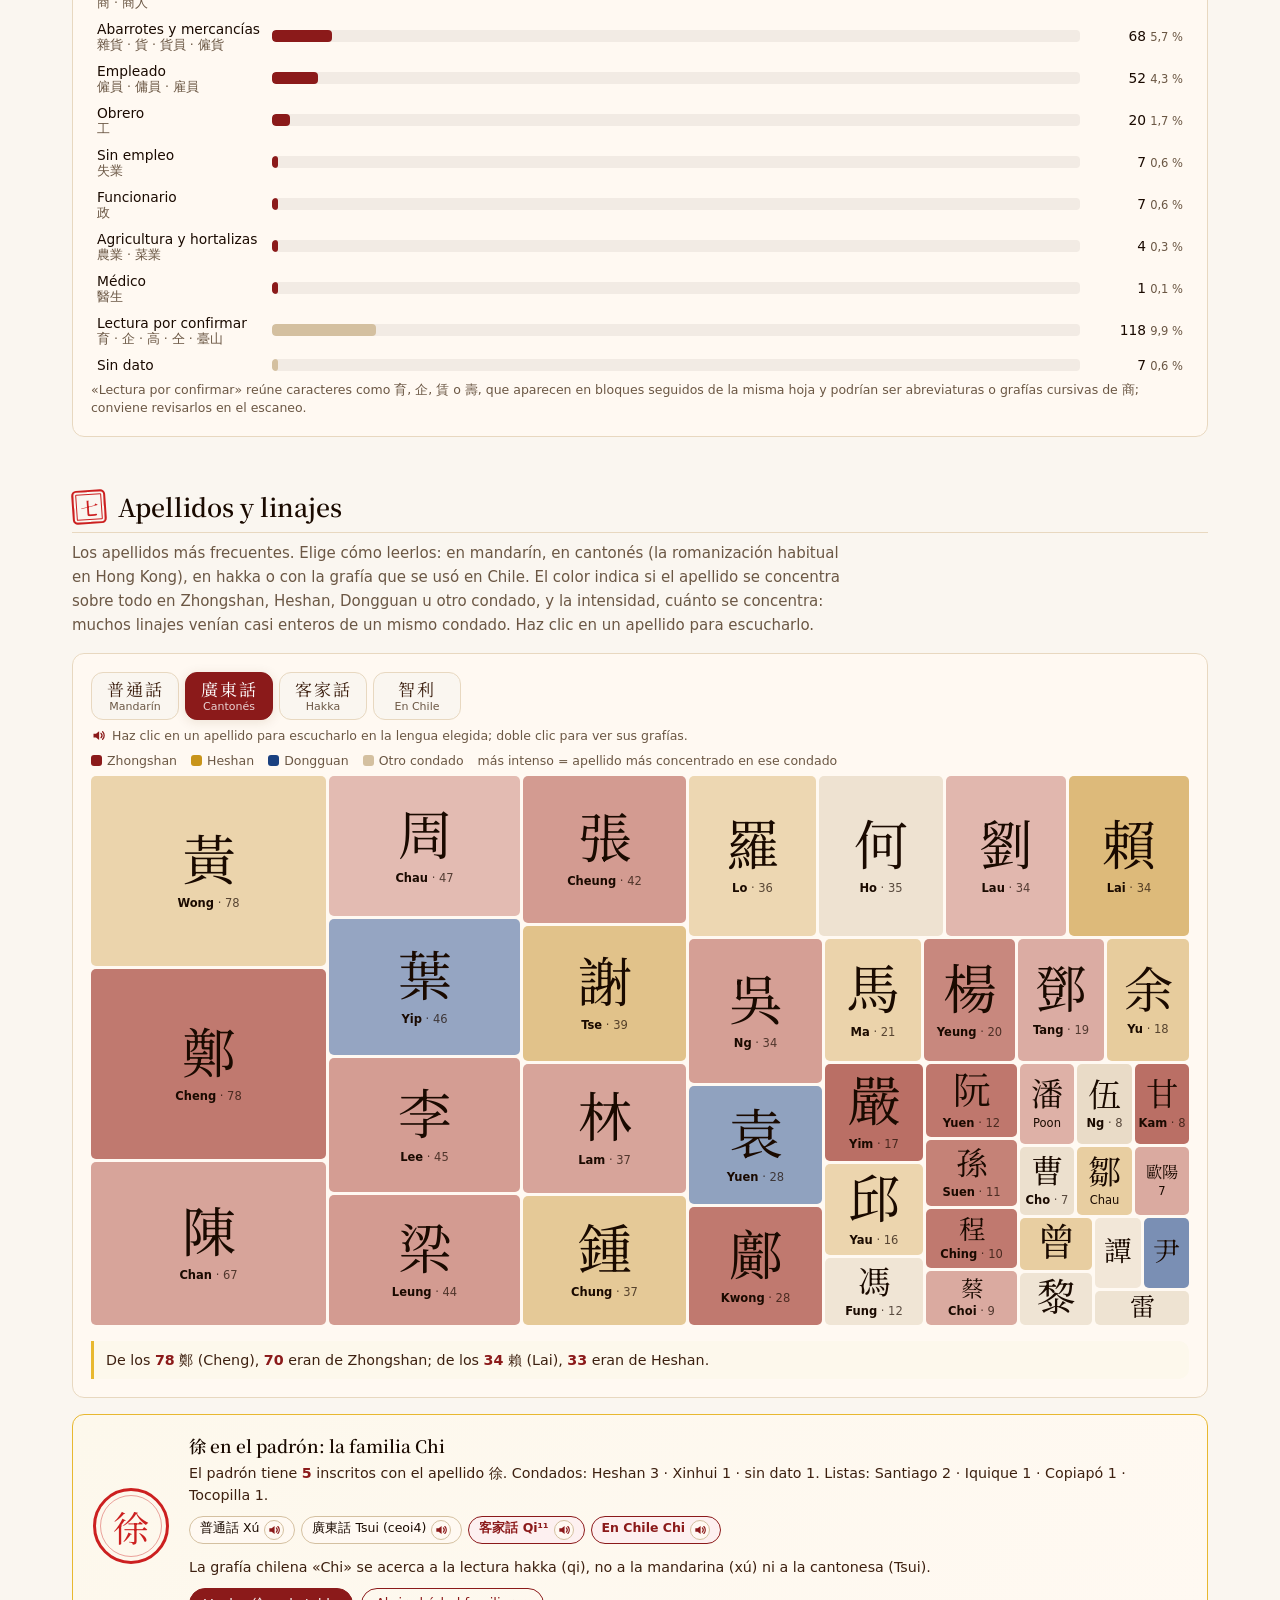
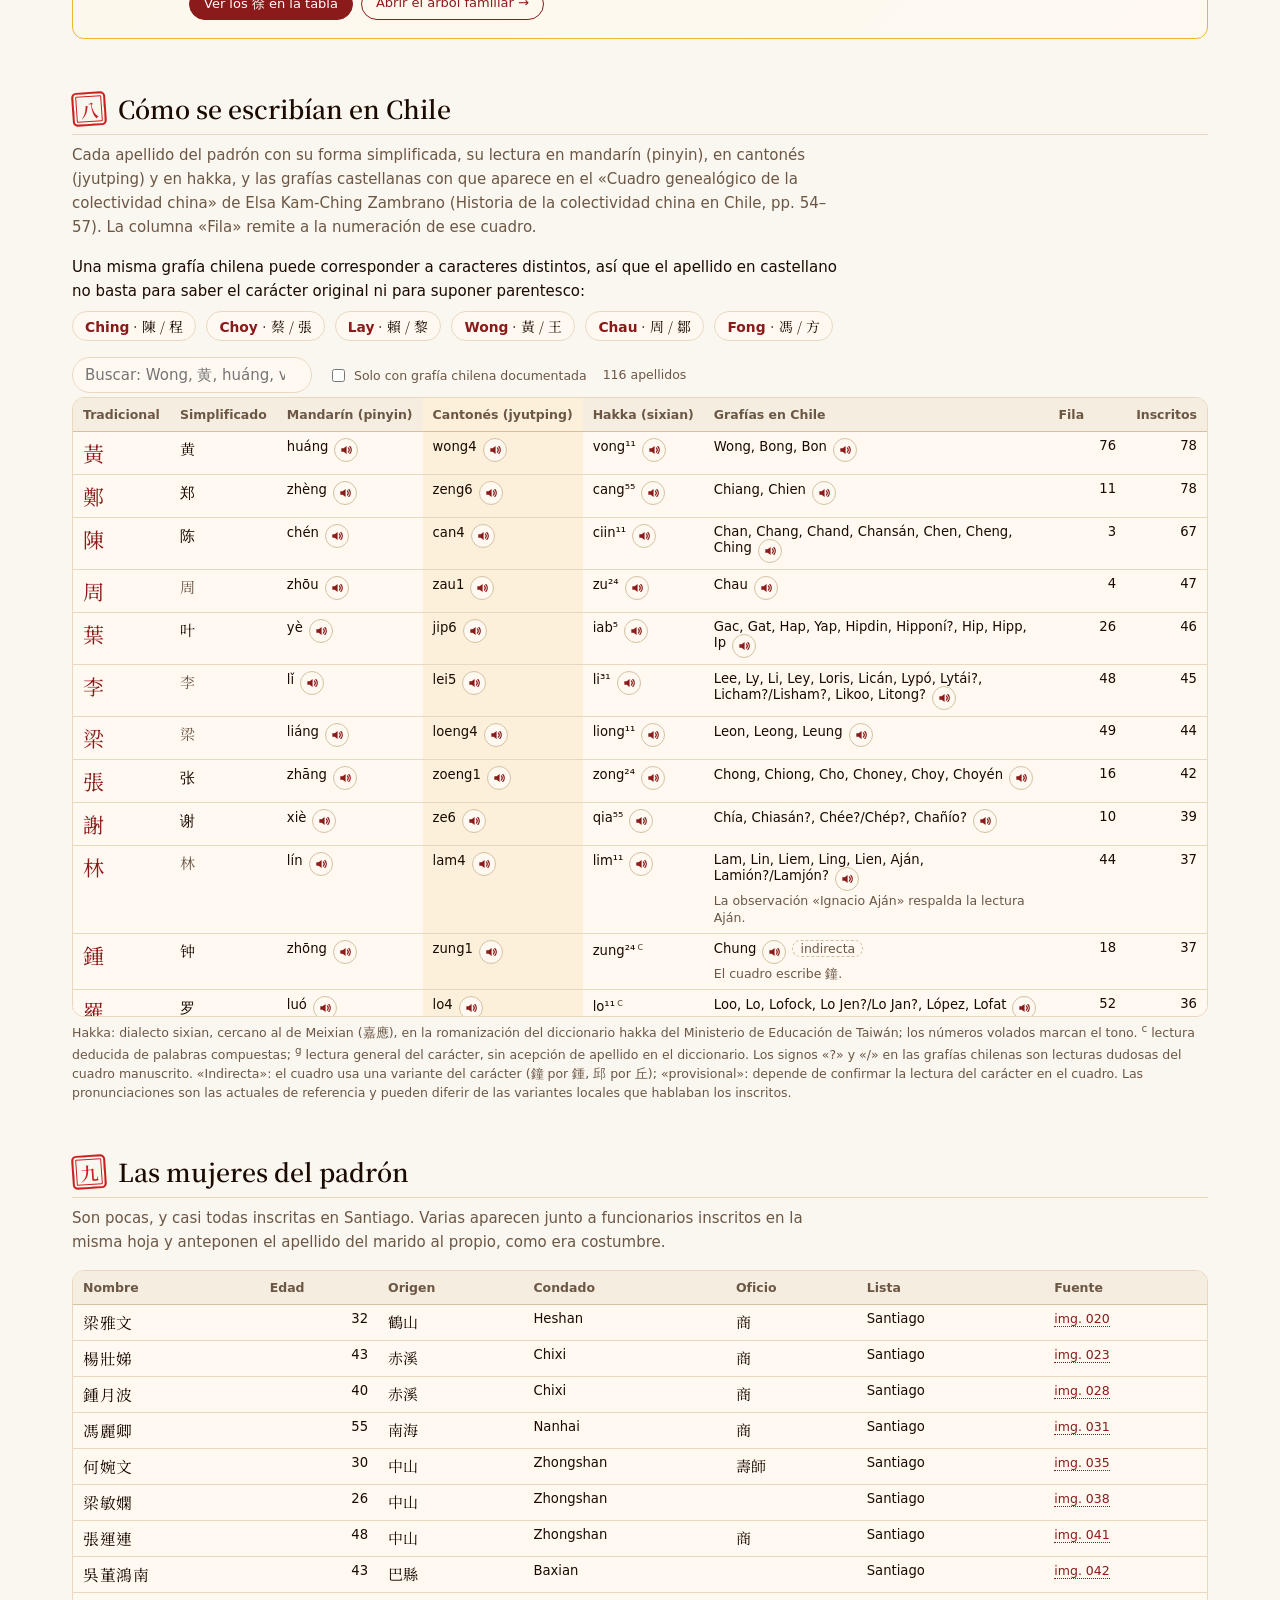
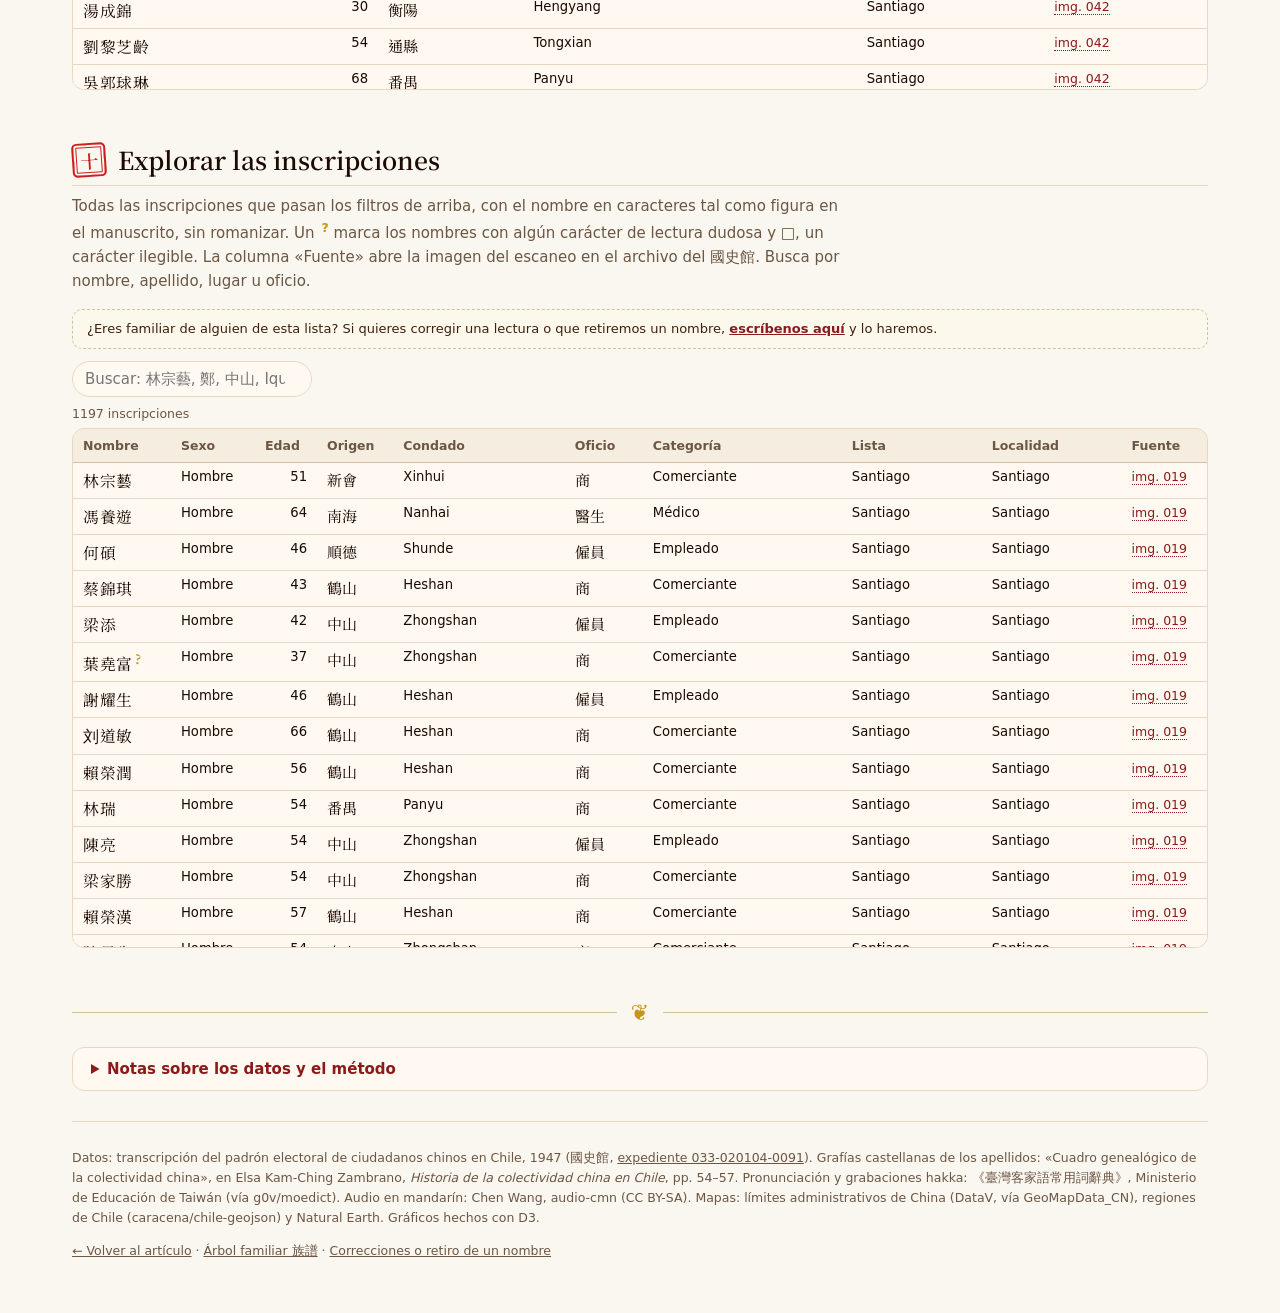
==== commit 22d92f53: "Padrón 1947: la nota de digitalización pasa a las notas del método" ====
--- a/padron-1947/index.html
+++ b/padron-1947/index.html
@@ -244,6 +244,7 @@
 .orn::before, .orn::after { content: ''; flex: 1; height: 1px; background: var(--color-border2); }
 .pc-details { border: 1px solid var(--color-border-line); border-radius: var(--cds-radius); padding: 12px 18px; background: var(--color-panel); }
 .pc-details summary { cursor: pointer; font-weight: var(--cds-font-weight-medium); color: var(--color-accent); }
+.pc-details code { font-size: .9em; padding: 1px 5px; border-radius: 4px; background: var(--color-paper3); }
 .pc-details li { margin-bottom: 8px; line-height: 1.55; color: var(--color-fg2); }
 .pie { margin-top: 30px; padding-top: 14px; border-top: 1px solid var(--color-border-line); font-size: 12.5px; color: var(--color-fg-muted); line-height: 1.6; }
 .pie a { color: inherit; }
@@ -303,9 +304,6 @@
 @media print { .pc-bar { position: static; } .pc-table-wrap { max-height: none; overflow: visible; } .topbar, .indice { display: none; } }
 
 .ctx-ficha .ctx-py { font-family: var(--fuente-sans); font-size: 13px; color: var(--color-fg-muted); margin-left: 4px; letter-spacing: .02em; }
-.pc-metodo { margin: 0 0 24px; max-width: 72ch; }
-.pc-metodo p { margin: 0 0 12px; line-height: 1.7; color: var(--color-fg2); }
-.pc-metodo code { font-size: .9em; padding: 1px 5px; border-radius: 4px; background: var(--color-paper3); }
 /* Contexto de la elección */
 .contexto { display: grid; grid-template-columns: minmax(0, 1.65fr) minmax(0, 1fr); gap: 34px; margin: 4px 0 34px; padding: 28px 0 30px; border-top: 1px solid var(--color-border2); border-bottom: 1px solid var(--color-border2); }
 .ctx-kicker { margin: 0 0 4px; font-size: 11px; letter-spacing: .22em; text-transform: uppercase; color: var(--color-accent); font-weight: 600; }
@@ -615,18 +613,11 @@
 
   <div class="orn" aria-hidden="true">❦</div>
 
-  <section class='pc-metodo' id='metodo' aria-labelledby='metodo-t'>
-    <h2 class='ctx-t' id='metodo-t' data-en="How the roll was digitized">Cómo se digitalizó el padrón</h2>
-    <p data-l="es">La transcripción del manuscrito se hizo principalmente con un modelo de inteligencia artificial, gemini-3.6-flash, mediante un script propio (<code>procesar_padron.py</code>). De las 70 hojas que tienen registro de procesamiento, 65 quedaron transcritas con ese modelo y 4 con gemini-3.8-flash, que es hoy el modelo predeterminado del script. La hoja restante, la imagen 067, se transcribió por cotejo visual.</p>
-    <p data-l="es">Después usé GPT-6.2 Sol, en Codex, para revisar los escaneos, hacer el cotejo histórico de lugares y nombres y preparar el Excel del que sale todo lo que muestra esta página. Ninguna transcripción es perfecta: las lecturas dudosas van marcadas con <sup class='pc-dudoso'>?</sup>, y cada fila de la tabla enlaza a su imagen en el archivo para que cualquiera pueda comprobarla.</p>
-    <p data-l="en">The manuscript was transcribed mainly with an AI model, gemini-3.6-flash, through a custom script (<code>procesar_padron.py</code>). Of the 70 sheets with a processing log, 65 were transcribed with that model and 4 with gemini-3.8-flash, which is now the script’s default model. The remaining sheet, image 067, was transcribed by visual comparison.</p>
-    <p data-l="en">I then used GPT-6.2 Sol, in Codex, to review the scans, cross-check places and names against historical sources, and prepare the spreadsheet behind everything on this page. No transcription is perfect: uncertain readings are marked with <sup class='pc-dudoso'>?</sup>, and every row in the table links to its image in the archive so anyone can check it.</p>
-  </section>
-
   <details class='pc-details' id='notas'>
     <summary data-en="Notes on the data and method">Notas sobre los datos y el método</summary>
     <ul data-l="es">
       <li>Fuente: transcripción del expediente 033-020104-0091 (padrón de la elección de representantes a la Asamblea Nacional, distrito 9 de ciudadanos en el extranjero, noviembre de 1947), conservado en el Archivo Histórico del 國史館 (Academia Historica, Taiwán): <a data-expediente href='https://ahonline.drnh.gov.tw/index.php?act=Display/image/15151534kwNOIgk'>典藏號 033-020104-0091</a>. La columna «Fuente» indica el número de imagen (el mismo del archivo 033-020104-0091-NNN.jpg) y abre esa página en el visor. Se cuentan las hojas «Electores» y «Otras listas»; los traslados pueden repetir a una persona.</li>
+      <li>Digitalización: la transcripción del padrón se hizo principalmente con gemini-3.6-flash, mediante el script <code>procesar_padron.py</code>. De las 70 hojas con registro de procesamiento, 65 quedaron transcritas con ese modelo, 4 con gemini-3.8-flash (hoy el modelo predeterminado del script) y 1, la imagen 067, por cotejo visual. La revisión de los escaneos, el cotejo histórico y la preparación del Excel se hicieron con GPT-6.2 Sol en Codex.</li>
       <li>Santiago, Iquique y Antofagasta son sedes documentadas. Arica, Tocopilla, Taltal, Copiapó y Coquimbo son equivalencias propuestas por cotejo; Chañaral es tentativa.</li>
       <li data-trad>古華埠 y 華思拿埠 se ubican por hipótesis en Pueblo Hundido (interior de Chañaral, junto a Potrerillos y El Salado) y en Vallenar. Base: el cuadro de distribución de la encuesta de 1965 (Kam-Ching Zambrano, pp. 122–123). Con esa asignación, cada lugar de Atacama conserva en 1965 una proporción de nacidos en China parecida al promedio nacional (846 de 1197, 71 %); Pueblo Hundido, Inca de Oro y El Salado suman 22 frente a 28, y Vallenar, 15 frente a 15. A favor de Pueblo Hundido: la lista de Chañaral anota cuatro traslados «a 古埠» y el 36 % de 古華埠 viene de Dongguan, como en Copiapó; el nombre chino, en cambio, no calza con la fonética. A favor de Vallenar: 華 transcribe «Va» (阿華夜 = Ovalle) y 拿, «nar»; el segundo carácter podría ser 恩 (yan, la «ll» chilena) leído como 思. Alternativas consideradas: Huasco («Guasco») para 古華埠 y Huara, menos coherente con los traslados y el origen de los inscritos.</li>
       <li>El origen es el 籍貫 declarado (procedencia familiar), no necesariamente el lugar de nacimiento. Se unificaron nombres antiguos y variantes: 香山 → Zhongshan, 新安 → Bao’an, 臺山 → Taishan, 斗門 → Zhongshan, 肇慶 → Gaoyao, 水步 → Taishan. Las casillas con otro dato desplazado (por ejemplo, un oficio en la columna de origen) cuentan como «sin dato».</li>
@@ -638,6 +629,7 @@
     </ul>
     <ul data-l="en">
       <li>Source: transcription of file 033-020104-0091 (roll for the election of representatives to the National Assembly, 9th district of citizens abroad, November 1947), held at the Archives of the 國史館 (Academia Historica, Taiwan): <a data-expediente href='https://ahonline.drnh.gov.tw/index.php?act=Display/image/15151534kwNOIgk'>典藏號 033-020104-0091</a>. The “Source” column gives the image number (the same as in the file name 033-020104-0091-NNN.jpg) and opens that page in the viewer. The “Electores” and “Otras listas” sheets are counted; transfers may repeat a person.</li>
+      <li>Digitization: the roll was transcribed mainly with gemini-3.6-flash, using the script <code>procesar_padron.py</code>. Of the 70 sheets with a processing log, 65 were transcribed with that model, 4 with gemini-3.8-flash (now the script’s default model) and 1, image 067, by visual comparison. Reviewing the scans, the historical cross-checking and preparing the spreadsheet were done with GPT-6.2 Sol in Codex.</li>
       <li>Santiago, Iquique and Antofagasta are documented seats. Arica, Tocopilla, Taltal, Copiapó and Coquimbo are equivalences proposed by comparison; Chañaral is tentative.</li>
       <li data-trad>古華埠 and 華思拿埠 are placed, as a hypothesis, in Pueblo Hundido (inland from Chañaral, next to Potrerillos and El Salado) and in Vallenar. Basis: the distribution table of the 1965 survey (Kam-Ching Zambrano, pp. 122–123). With this assignment, each place in Atacama keeps in 1965 a share of China-born residents similar to the national average (846 of 1197, 71%); Pueblo Hundido, Inca de Oro and El Salado add up to 22 against 28, and Vallenar, 15 against 15. In favour of Pueblo Hundido: the Chañaral list records four transfers “to 古埠”, and 36% of 古華埠 comes from Dongguan, as in Copiapó; the Chinese name, however, does not fit phonetically. In favour of Vallenar: 華 transcribes “Va” (阿華夜 = Ovalle) and 拿, “nar”; the second character could be 恩 (yan, the Chilean “ll”) read as 思. Alternatives considered: Huasco (“Guasco”) for 古華埠, and Huara, less consistent with the transfers and the voters’ origins.</li>
       <li>Origin is the declared 籍貫 (family place of origin), not necessarily the birthplace. Old names and variants were unified: 香山 → Zhongshan, 新安 → Bao’an, 臺山 → Taishan, 斗門 → Zhongshan, 肇慶 → Gaoyao, 水步 → Taishan. Cells holding other displaced data (for example, an occupation in the origin column) count as “no data”.</li>
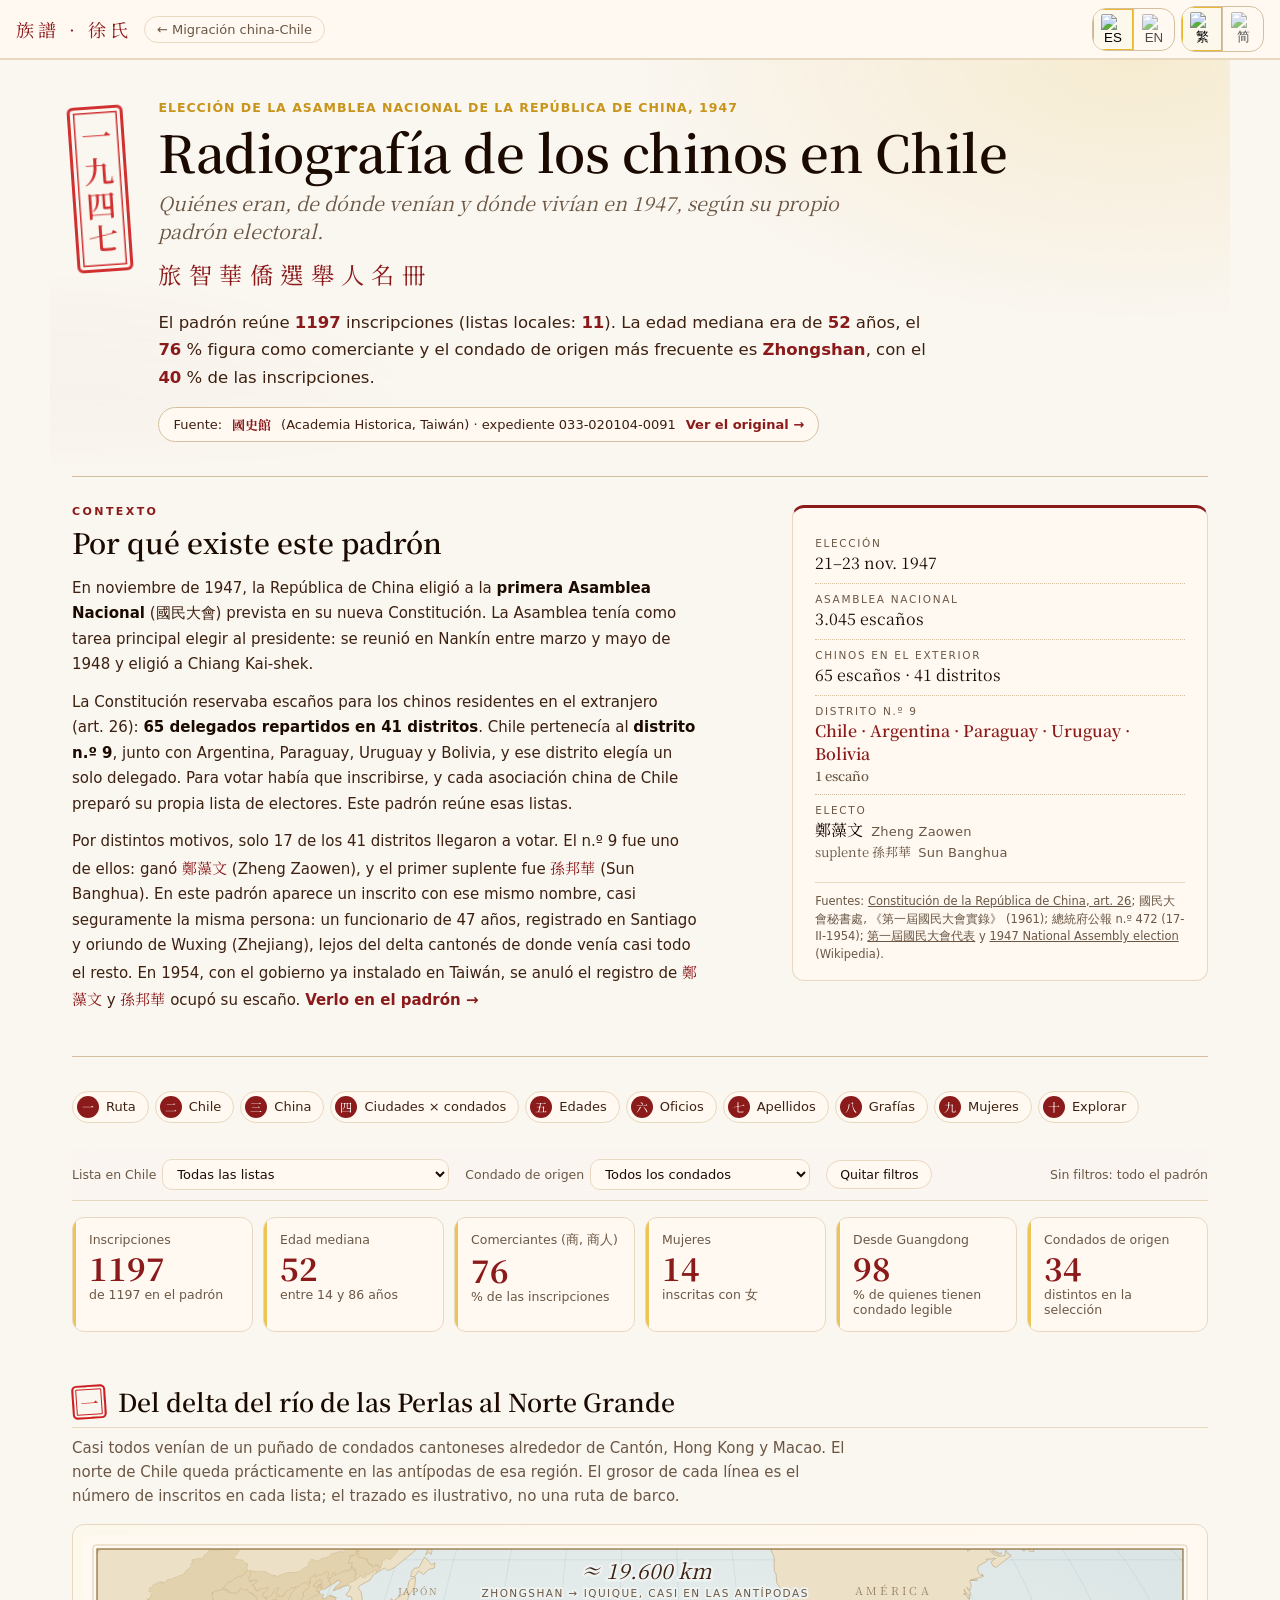
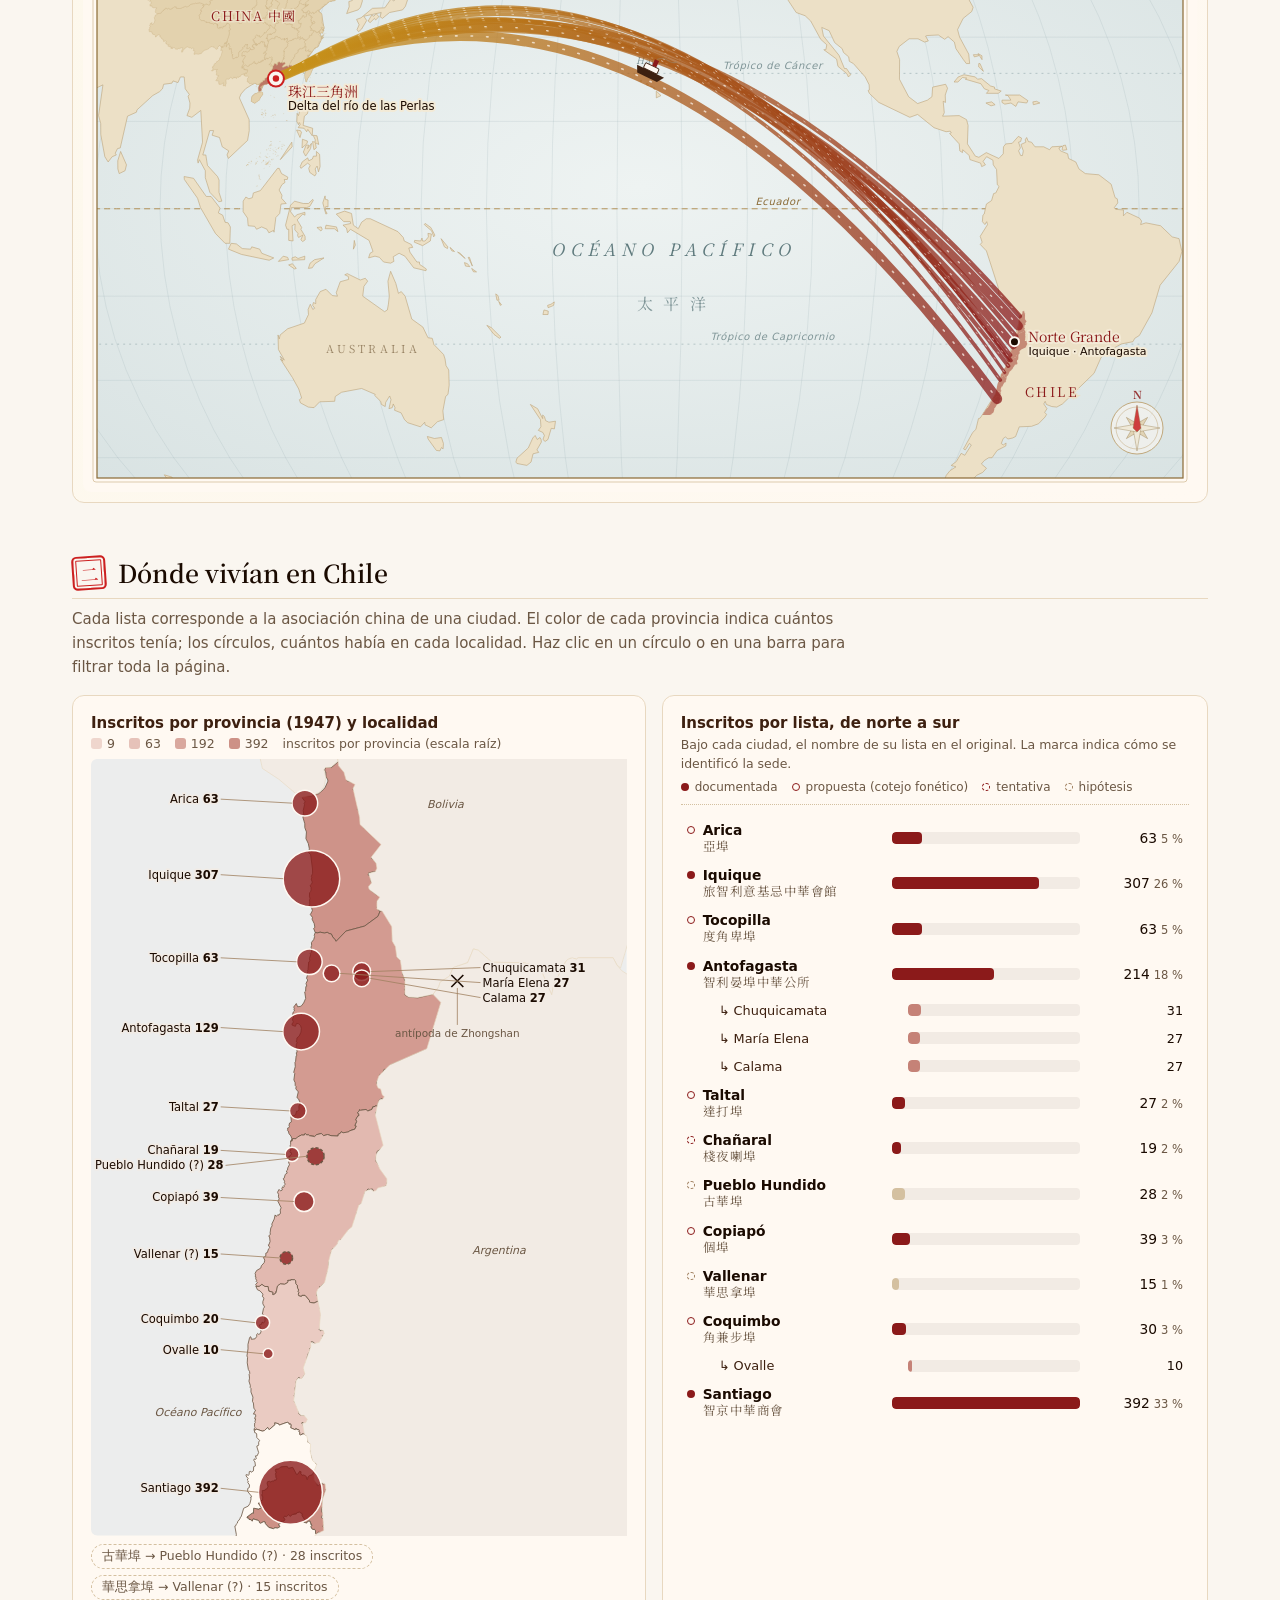
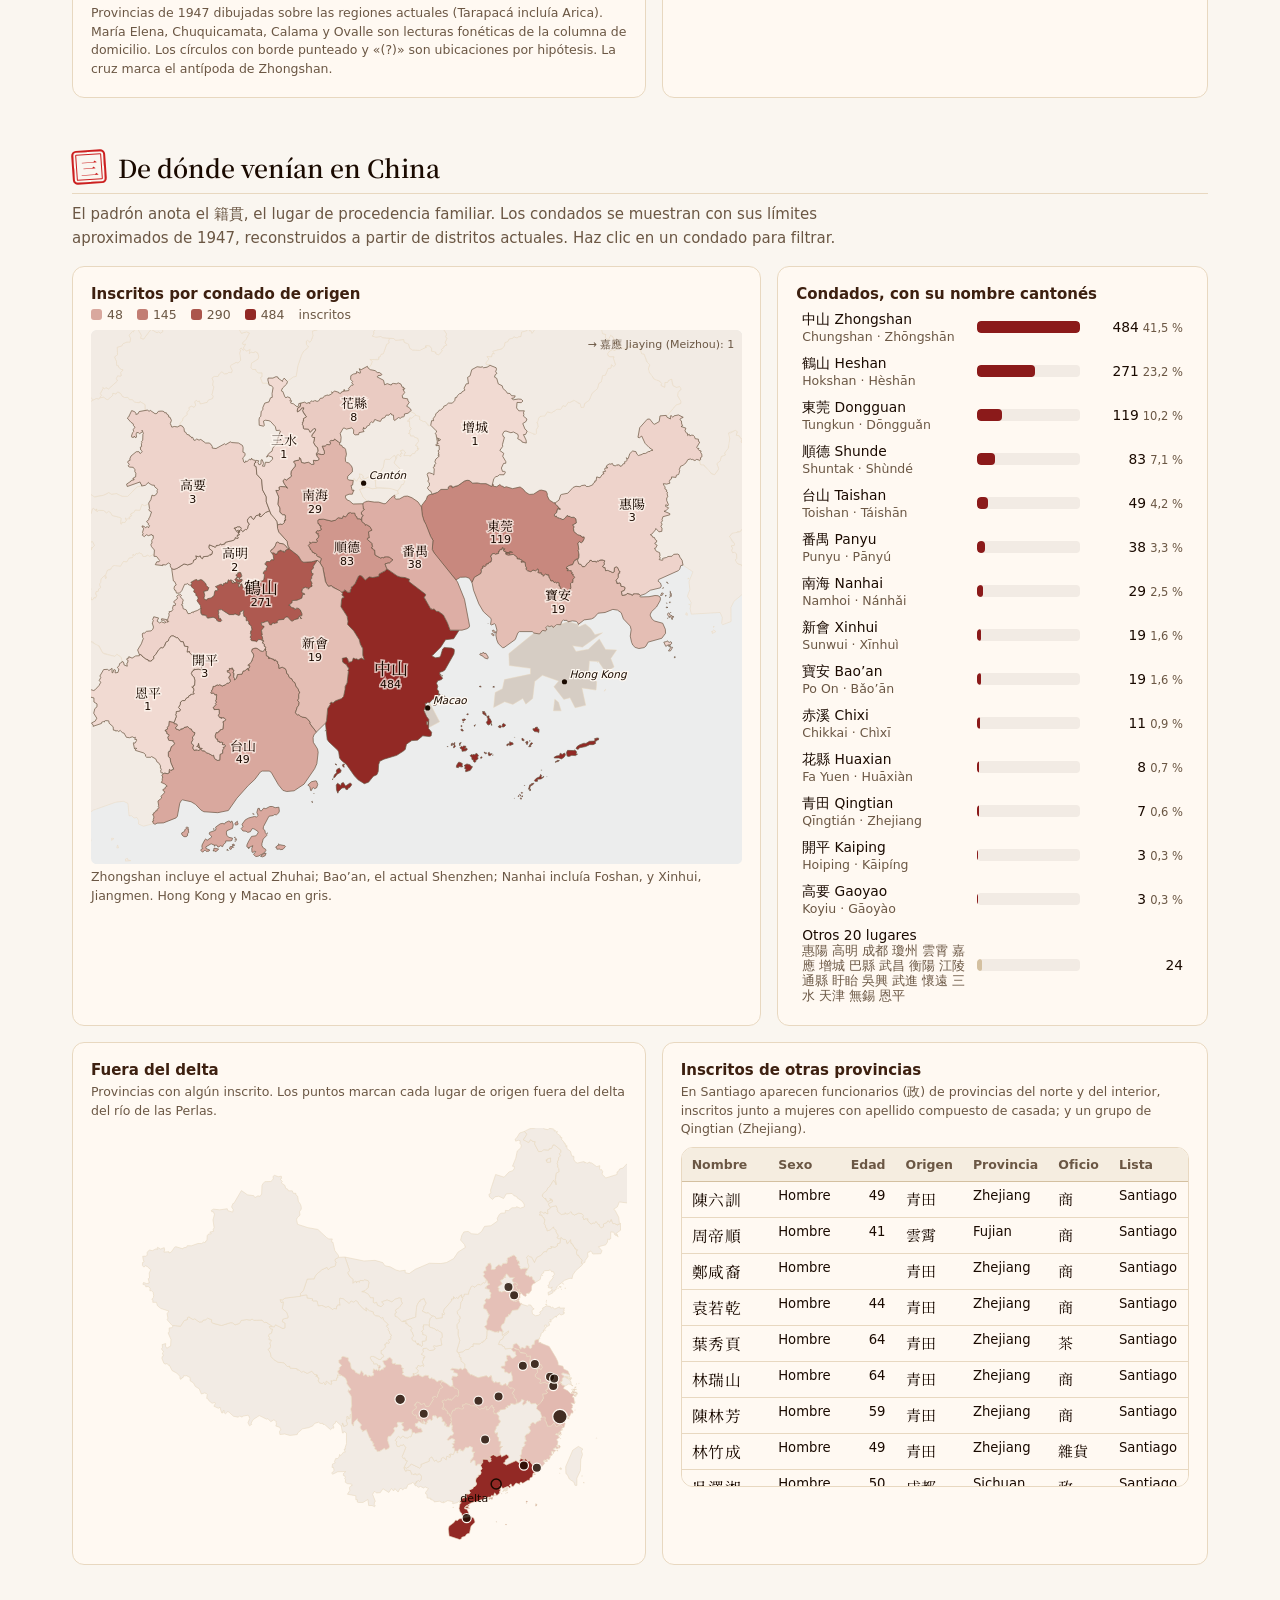
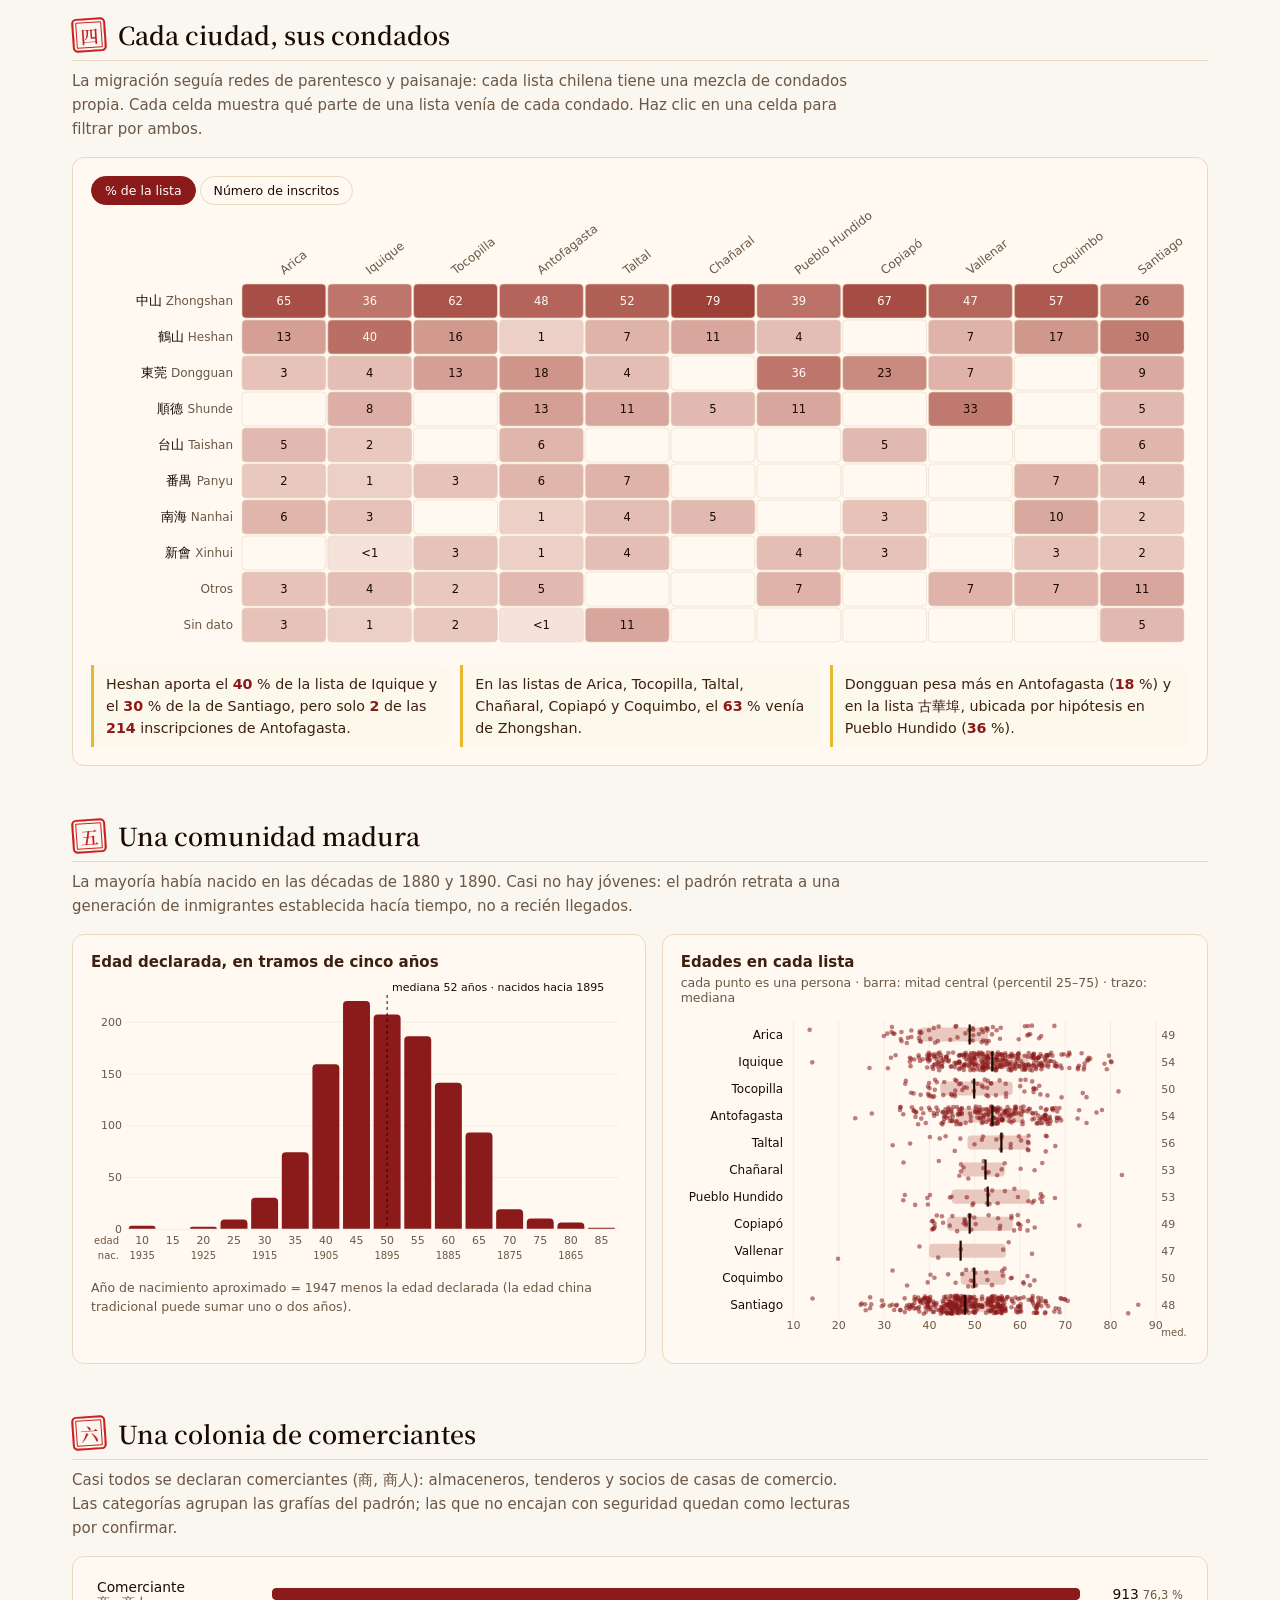
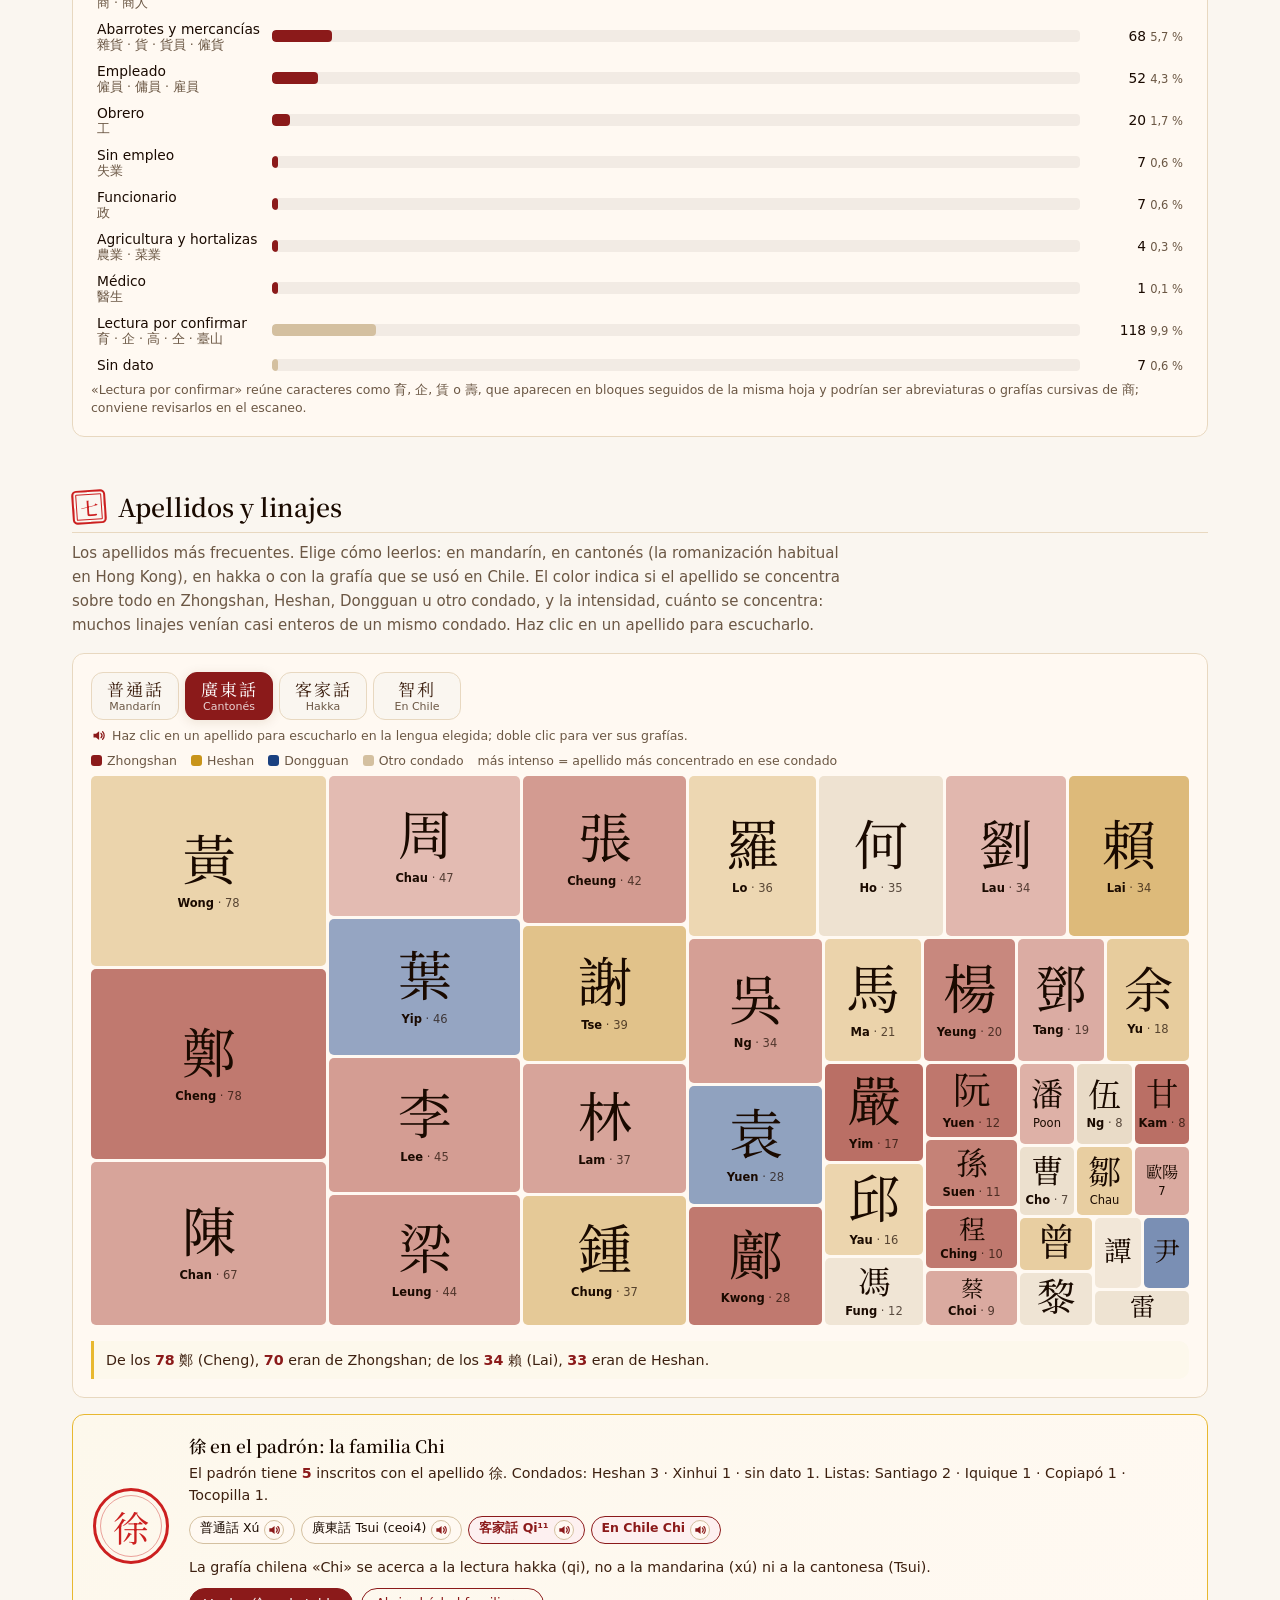
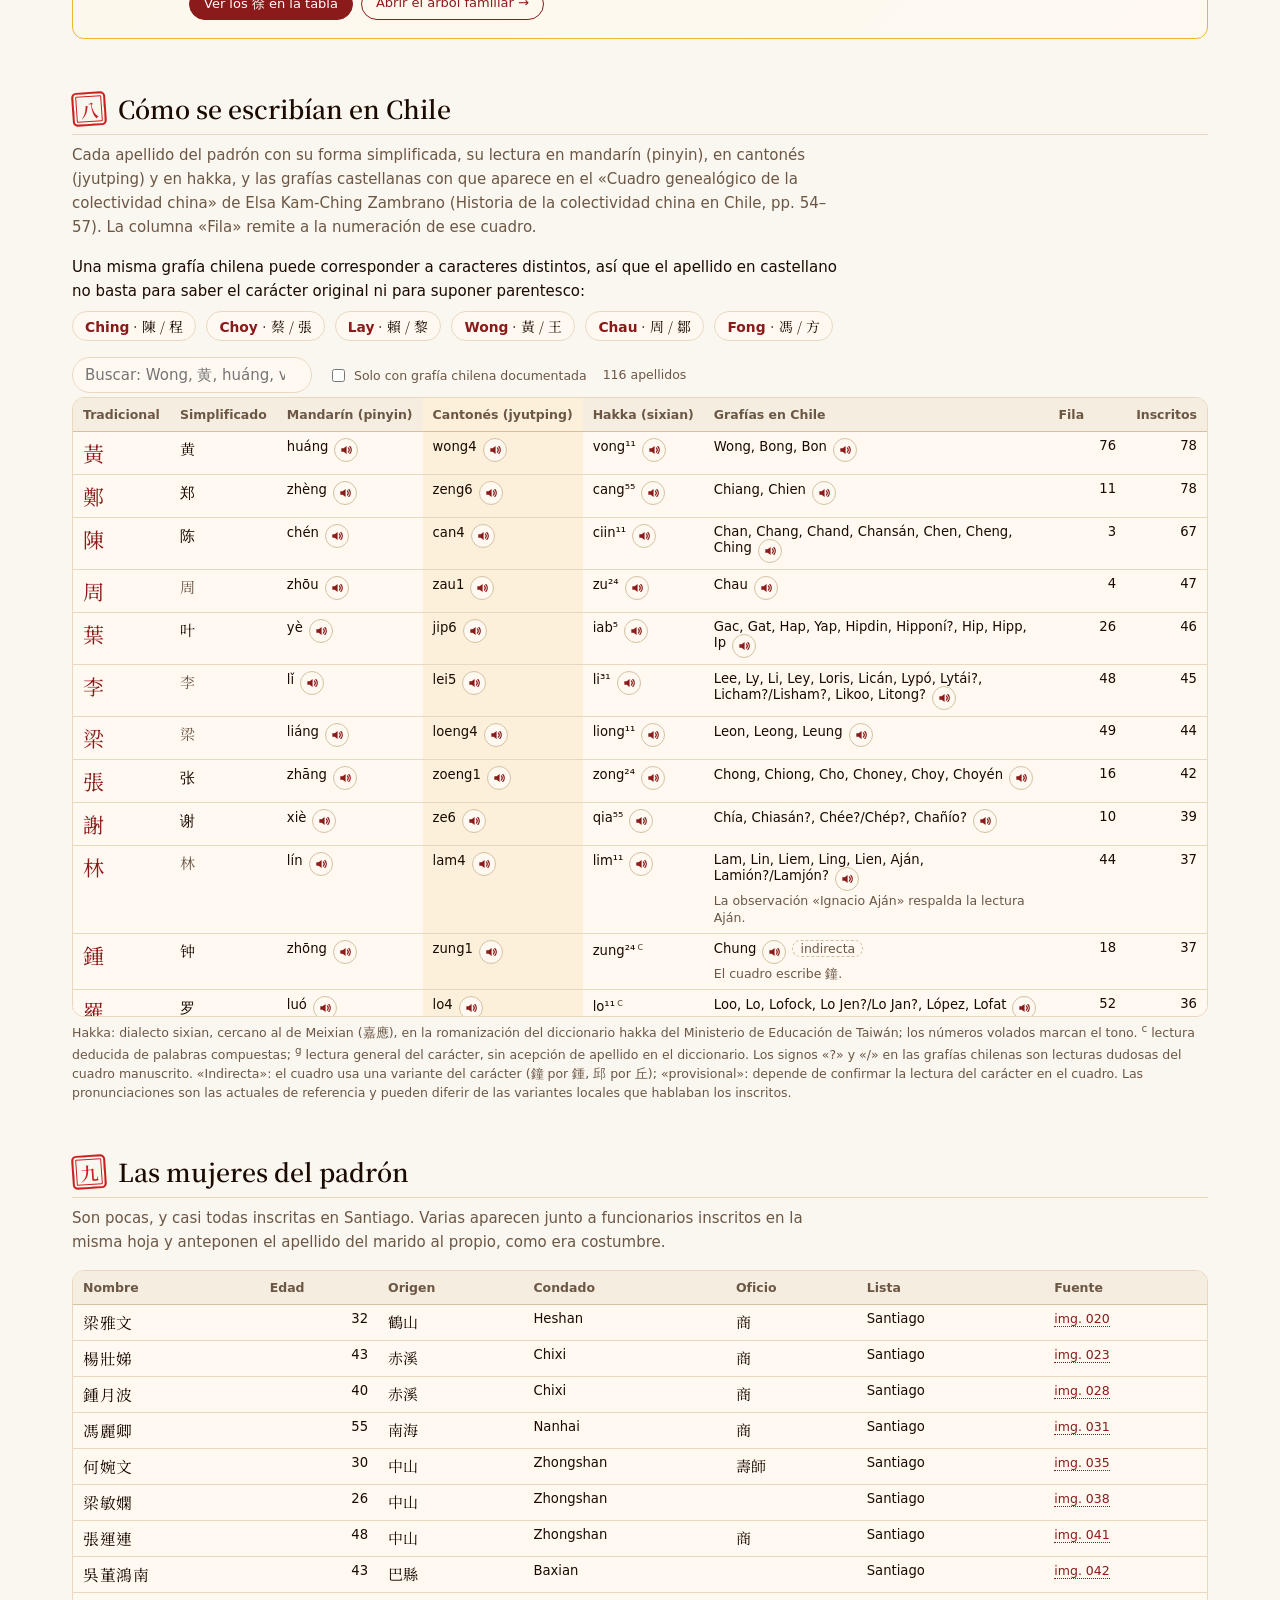
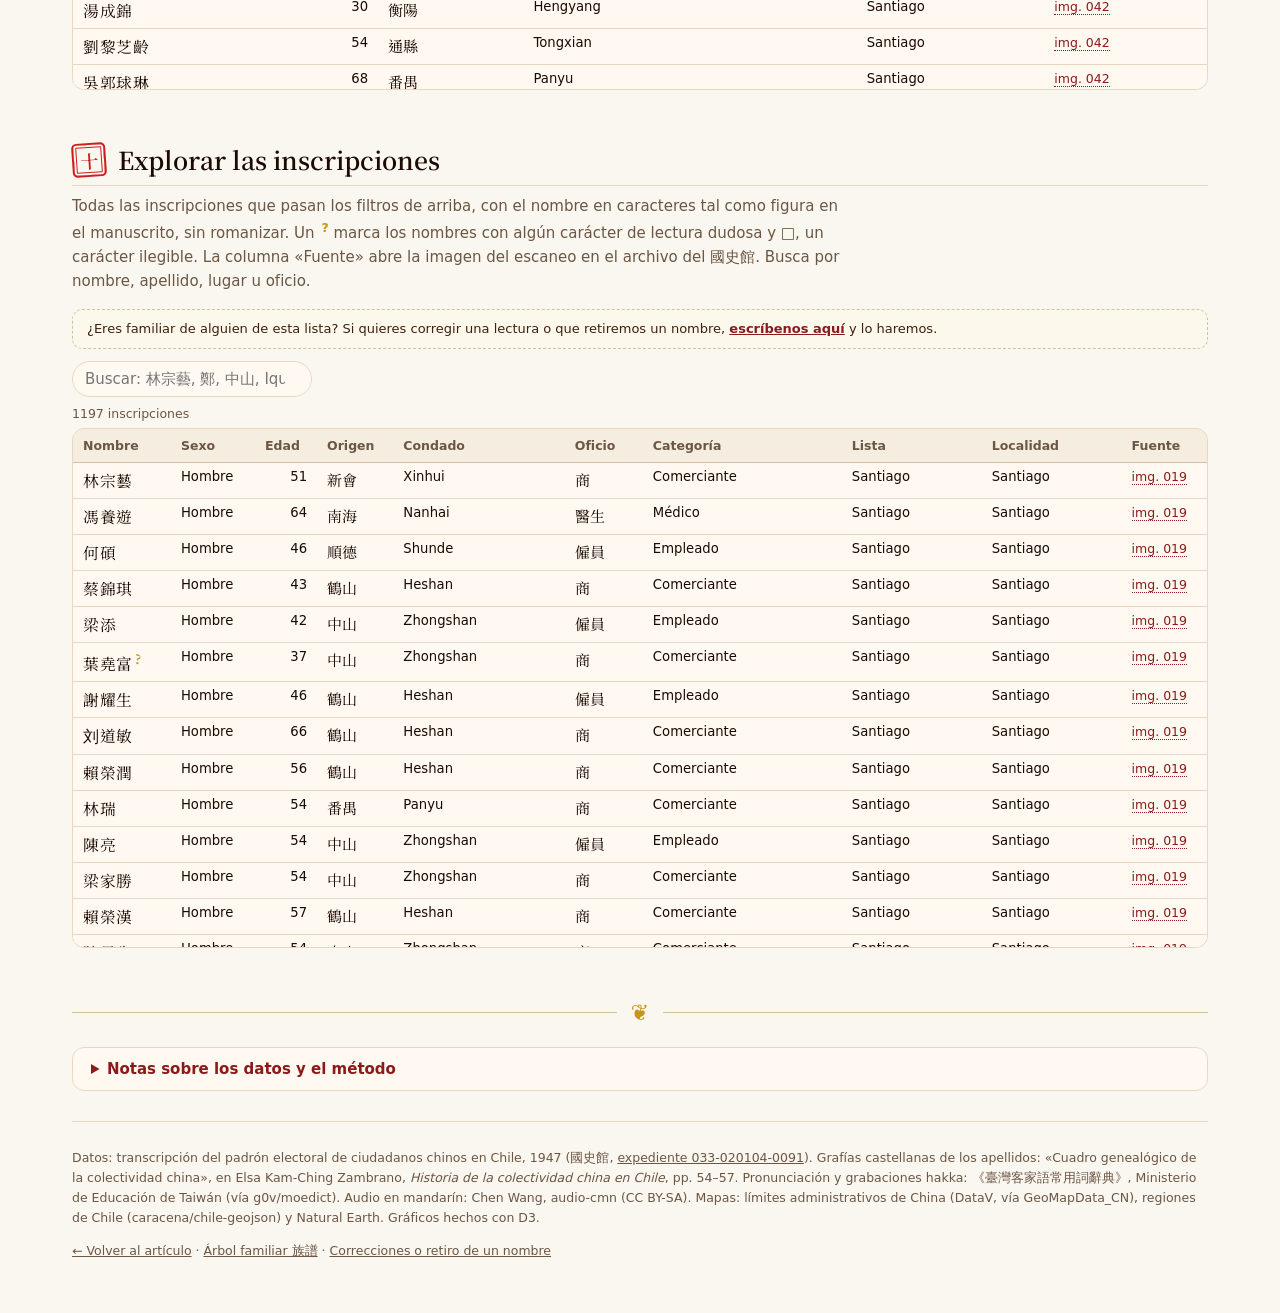
==== commit 14fe81b7: "Padrón 1947: lista por sede más ordenada, título sin expediente y pinyin sin tonos" ====
--- a/padron-1947/index.html
+++ b/padron-1947/index.html
@@ -244,7 +244,6 @@
 .orn::before, .orn::after { content: ''; flex: 1; height: 1px; background: var(--color-border2); }
 .pc-details { border: 1px solid var(--color-border-line); border-radius: var(--cds-radius); padding: 12px 18px; background: var(--color-panel); }
 .pc-details summary { cursor: pointer; font-weight: var(--cds-font-weight-medium); color: var(--color-accent); }
-.pc-details code { font-size: .9em; padding: 1px 5px; border-radius: 4px; background: var(--color-paper3); }
 .pc-details li { margin-bottom: 8px; line-height: 1.55; color: var(--color-fg2); }
 .pie { margin-top: 30px; padding-top: 14px; border-top: 1px solid var(--color-border-line); font-size: 12.5px; color: var(--color-fg-muted); line-height: 1.6; }
 .pie a { color: inherit; }
@@ -304,6 +303,18 @@
 @media print { .pc-bar { position: static; } .pc-table-wrap { max-height: none; overflow: visible; } .topbar, .indice { display: none; } }
 
 .ctx-ficha .ctx-py { font-family: var(--fuente-sans); font-size: 13px; color: var(--color-fg-muted); margin-left: 4px; letter-spacing: .02em; }
+.pc-estados { display: flex; flex-wrap: wrap; gap: 4px 14px; margin: 0 0 12px; padding: 0 0 10px; list-style: none; font-size: 12px; color: var(--color-fg-muted); border-bottom: 1px dotted var(--color-border2); }
+.pc-estados li { display: inline-flex; align-items: center; gap: 6px; }
+.pc-estado { display: inline-block; flex: none; width: 8px; height: 8px; border-radius: 50%; box-sizing: border-box; }
+.pc-estado.documentada { background: var(--color-accent); }
+.pc-estado.propuesta { border: 1.5px solid var(--color-accent); }
+.pc-estado.tentativa { border: 1.5px dashed var(--color-accent); }
+.pc-estado.hipotesis { border: 1.5px dashed var(--color-dim); }
+#grafico-listas .pc-row { grid-template-columns: minmax(9rem, 13rem) minmax(0, 1fr) 6.2rem; padding-top: 5px; padding-bottom: 5px; }
+#grafico-listas .pc-row-name { display: grid; grid-template-columns: 8px minmax(0, 1fr); column-gap: 8px; align-items: center; }
+#grafico-listas .pc-row-name .pc-ciudad { font-weight: 600; color: var(--color-fg); }
+#grafico-listas .pc-row-name .pc-lista-zh { grid-column: 2; font-family: var(--fuente-serif); font-size: 12.5px; color: var(--color-fg-muted); letter-spacing: .04em; line-height: 1.3; white-space: nowrap; overflow: hidden; text-overflow: ellipsis; }
+#grafico-listas .pc-sub-row .pc-ciudad { font-weight: 400; font-size: .86rem; color: var(--color-fg2); }
 /* Contexto de la elección */
 .contexto { display: grid; grid-template-columns: minmax(0, 1.65fr) minmax(0, 1fr); gap: 34px; margin: 4px 0 34px; padding: 28px 0 30px; border-top: 1px solid var(--color-border2); border-bottom: 1px solid var(--color-border2); }
 .ctx-kicker { margin: 0 0 4px; font-size: 11px; letter-spacing: .22em; text-transform: uppercase; color: var(--color-accent); font-weight: 600; }
@@ -350,7 +361,7 @@
   <header class='hero' id='cabecera'>
     <div class="hero-sello" aria-hidden="true">一九四七</div>
     <div>
-      <p class='pc-kicker' data-en="File 033-020104-0091 · Election of the National Assembly of the Republic of China, 1947">Expediente 033-020104-0091 · Elección de la Asamblea Nacional de la República de China, 1947</p>
+      <p class='pc-kicker' data-en="Election of the National Assembly of the Republic of China, 1947">Elección de la Asamblea Nacional de la República de China, 1947</p>
       <h1 class='pc-title' data-en="An X-ray of the Chinese in Chile">Radiografía de los chinos en Chile</h1>
       <p class='hero-bajada' data-en="Who they were, where they came from and where they lived in 1947, as told by their own electoral roll.">Quiénes eran, de dónde venían y dónde vivían en 1947, según su propio padrón electoral.</p>
       <p class='hero-zh'>旅智華僑選舉人名冊</p>
@@ -367,12 +378,12 @@
       <div data-l="es">
         <p>En noviembre de 1947, la República de China eligió a la <b>primera Asamblea Nacional</b> (國民大會) prevista en su nueva Constitución. La Asamblea tenía como tarea principal elegir al presidente: se reunió en Nankín entre marzo y mayo de 1948 y eligió a Chiang Kai-shek.</p>
         <p>La Constitución reservaba escaños para los chinos residentes en el extranjero (art.&nbsp;26): <b>65 delegados repartidos en 41 distritos</b>. Chile pertenecía al <b>distrito n.º&nbsp;9</b>, junto con Argentina, Paraguay, Uruguay y Bolivia, y ese distrito elegía un solo delegado. Para votar había que inscribirse, y cada asociación china de Chile preparó su propia lista de electores. Este padrón reúne esas listas.</p>
-        <p>Por distintos motivos, solo 17 de los 41 distritos llegaron a votar. El n.º&nbsp;9 fue uno de ellos: ganó <span data-trad>鄭藻文</span> (Zhèng Zǎowén), y el primer suplente fue <span data-trad>孫邦華</span> (Sūn Bānghuá). En este padrón aparece un inscrito con ese mismo nombre, casi seguramente la misma persona: un funcionario de 47 años, registrado en Santiago y oriundo de Wuxing (Zhejiang), lejos del delta cantonés de donde venía casi todo el resto. En 1954, con el gobierno ya instalado en Taiwán, se anuló el registro de <span data-trad>鄭藻文</span> y <span data-trad>孫邦華</span> ocupó su escaño. <a href='#explorar' data-buscar='孫邦華'>Verlo en el padrón →</a></p>
+        <p>Por distintos motivos, solo 17 de los 41 distritos llegaron a votar. El n.º&nbsp;9 fue uno de ellos: ganó <span data-trad>鄭藻文</span> (Zheng Zaowen), y el primer suplente fue <span data-trad>孫邦華</span> (Sun Banghua). En este padrón aparece un inscrito con ese mismo nombre, casi seguramente la misma persona: un funcionario de 47 años, registrado en Santiago y oriundo de Wuxing (Zhejiang), lejos del delta cantonés de donde venía casi todo el resto. En 1954, con el gobierno ya instalado en Taiwán, se anuló el registro de <span data-trad>鄭藻文</span> y <span data-trad>孫邦華</span> ocupó su escaño. <a href='#explorar' data-buscar='孫邦華'>Verlo en el padrón →</a></p>
       </div>
       <div data-l="en">
         <p>In November 1947 the Republic of China elected the <b>first National Assembly</b> (國民大會) under its new Constitution. The Assembly’s main task was to elect the president: it met in Nanjing from March to May 1948 and elected Chiang Kai-shek.</p>
         <p>The Constitution reserved seats for Chinese citizens living abroad (art.&nbsp;26): <b>65 delegates across 41 districts</b>. Chile belonged to <b>district no.&nbsp;9</b>, together with Argentina, Paraguay, Uruguay and Bolivia, and that district elected a single delegate. Voters had to register, and each Chinese association in Chile drew up its own list of electors. This roll brings those lists together.</p>
-        <p>For various reasons, only 17 of the 41 districts actually voted. District 9 was one of them: the seat went to <span data-trad>鄭藻文</span> (Zhèng Zǎowén), with <span data-trad>孫邦華</span> (Sūn Bānghuá) as first alternate. A man of that same name appears on this roll, almost certainly the same person: a 47-year-old official registered in Santiago and born in Wuxing (Zhejiang), far from the Cantonese delta most of the others came from. In 1954, with the government by then in Taiwan, <span data-trad>鄭藻文</span>’s registration was cancelled and <span data-trad>孫邦華</span> took over the seat. <a href='#explorar' data-buscar='孫邦華'>Find him in the roll →</a></p>
+        <p>For various reasons, only 17 of the 41 districts actually voted. District 9 was one of them: the seat went to <span data-trad>鄭藻文</span> (Zheng Zaowen), with <span data-trad>孫邦華</span> (Sun Banghua) as first alternate. A man of that same name appears on this roll, almost certainly the same person: a 47-year-old official registered in Santiago and born in Wuxing (Zhejiang), far from the Cantonese delta most of the others came from. In 1954, with the government by then in Taiwan, <span data-trad>鄭藻文</span>’s registration was cancelled and <span data-trad>孫邦華</span> took over the seat. <a href='#explorar' data-buscar='孫邦華'>Find him in the roll →</a></p>
       </div>
     </div>
     <aside class='ctx-ficha' aria-label='Ficha de la elección' data-en-aria='Election facts'>
@@ -381,7 +392,7 @@
         <div><dt data-en="National Assembly">Asamblea Nacional</dt><dd data-en="3,045 seats">3.045 escaños</dd></div>
         <div><dt data-en="Chinese abroad">Chinos en el exterior</dt><dd data-en="65 seats · 41 districts">65 escaños · 41 distritos</dd></div>
         <div class='ctx-destacado'><dt data-en="District no. 9">Distrito n.º 9</dt><dd><span data-en="Chile · Argentina · Paraguay · Uruguay · Bolivia">Chile · Argentina · Paraguay · Uruguay · Bolivia</span><small data-en="1 seat">1 escaño</small></dd></div>
-        <div><dt data-en="Elected">Electo</dt><dd><span data-trad>鄭藻文</span> <span class="ctx-py">Zhèng Zǎowén</span><small><span data-en="alternate">suplente</span> <span data-trad>孫邦華</span> <span class="ctx-py">Sūn Bānghuá</span></small></dd></div>
+        <div><dt data-en="Elected">Electo</dt><dd><span data-trad>鄭藻文</span> <span class="ctx-py">Zheng Zaowen</span><small><span data-en="alternate">suplente</span> <span data-trad>孫邦華</span> <span class="ctx-py">Sun Banghua</span></small></dd></div>
       </dl>
       <p class='ctx-fuentes'><span data-en="Sources:">Fuentes:</span> <a href='https://zh.wikisource.org/wiki/%E4%B8%AD%E8%8F%AF%E6%B0%91%E5%9C%8B%E6%86%B2%E6%B3%95' target='_blank' rel='noopener' data-en="Constitution of the Republic of China, art. 26">Constitución de la República de China, art. 26</a>; 國民大會秘書處, 《第一屆國民大會實錄》 (1961); 總統府公報 <span data-en="no.">n.º</span>&nbsp;472 (17-II-1954); <a href='https://zh.wikipedia.org/zh-tw/%E7%AC%AC%E4%B8%80%E5%B1%86%E4%B8%AD%E8%8F%AF%E6%B0%91%E5%9C%8B%E5%9C%8B%E6%B0%91%E5%A4%A7%E6%9C%83%E4%BB%A3%E8%A1%A8' target='_blank' rel='noopener'>第一屆國民大會代表</a> <span data-en="and">y</span> <a href='https://en.wikipedia.org/wiki/1947_Chinese_National_Assembly_election' target='_blank' rel='noopener'>1947 National Assembly election</a> (Wikipedia).</p>
     </aside>
@@ -440,7 +451,13 @@
       </div>
       <div class='pc-card' id='tarjeta-listas'>
         <h3 class='pc-h3' data-en="Voters by list, north to south">Inscritos por lista, de norte a sur</h3>
-        <p class='pc-note' style='margin:0 0 var(--cds-gap-sm)' data-en="Each list’s seat is either documented in the file or proposed by phonetic comparison.">La sede de cada lista está documentada en el expediente o propuesta por cotejo fonético.</p>
+        <p class='pc-note' style='margin:0 0 6px' data-en="Under each city, the name of its list in the original. The mark shows how the seat was identified.">Bajo cada ciudad, el nombre de su lista en el original. La marca indica cómo se identificó la sede.</p>
+        <ul class='pc-estados' aria-label='Leyenda' data-en-aria='Legend'>
+          <li><i class='pc-estado documentada'></i><span data-en="documented">documentada</span></li>
+          <li><i class='pc-estado propuesta'></i><span data-en="proposed (phonetic match)">propuesta (cotejo fonético)</span></li>
+          <li><i class='pc-estado tentativa'></i><span data-en="tentative">tentativa</span></li>
+          <li><i class='pc-estado hipotesis'></i><span data-en="hypothesis">hipótesis</span></li>
+        </ul>
         <div class='pc-rows' data-draw='barras_lista' id='grafico-listas' style='min-height:420px'></div>
       </div>
     </div>
@@ -617,25 +634,25 @@
     <summary data-en="Notes on the data and method">Notas sobre los datos y el método</summary>
     <ul data-l="es">
       <li>Fuente: transcripción del expediente 033-020104-0091 (padrón de la elección de representantes a la Asamblea Nacional, distrito 9 de ciudadanos en el extranjero, noviembre de 1947), conservado en el Archivo Histórico del 國史館 (Academia Historica, Taiwán): <a data-expediente href='https://ahonline.drnh.gov.tw/index.php?act=Display/image/15151534kwNOIgk'>典藏號 033-020104-0091</a>. La columna «Fuente» indica el número de imagen (el mismo del archivo 033-020104-0091-NNN.jpg) y abre esa página en el visor. Se cuentan las hojas «Electores» y «Otras listas»; los traslados pueden repetir a una persona.</li>
-      <li>Digitalización: la transcripción del padrón se hizo principalmente con gemini-3.6-flash, mediante el script <code>procesar_padron.py</code>. De las 70 hojas con registro de procesamiento, 65 quedaron transcritas con ese modelo, 4 con gemini-3.8-flash (hoy el modelo predeterminado del script) y 1, la imagen 067, por cotejo visual. La revisión de los escaneos, el cotejo histórico y la preparación del Excel se hicieron con GPT-6.2 Sol en Codex.</li>
+      <li>Digitalización: la transcripción se hizo con inteligencia artificial, casi toda con gemini-3.6-flash (unas pocas hojas con gemini-3.8-flash); la imagen 067 se transcribió por cotejo visual. La revisión de los escaneos, el cotejo histórico y la tabla final se hicieron con GPT-6.2 Sol. Las lecturas dudosas quedan marcadas con <sup class='pc-dudoso'>?</sup>.</li>
       <li>Santiago, Iquique y Antofagasta son sedes documentadas. Arica, Tocopilla, Taltal, Copiapó y Coquimbo son equivalencias propuestas por cotejo; Chañaral es tentativa.</li>
       <li data-trad>古華埠 y 華思拿埠 se ubican por hipótesis en Pueblo Hundido (interior de Chañaral, junto a Potrerillos y El Salado) y en Vallenar. Base: el cuadro de distribución de la encuesta de 1965 (Kam-Ching Zambrano, pp. 122–123). Con esa asignación, cada lugar de Atacama conserva en 1965 una proporción de nacidos en China parecida al promedio nacional (846 de 1197, 71 %); Pueblo Hundido, Inca de Oro y El Salado suman 22 frente a 28, y Vallenar, 15 frente a 15. A favor de Pueblo Hundido: la lista de Chañaral anota cuatro traslados «a 古埠» y el 36 % de 古華埠 viene de Dongguan, como en Copiapó; el nombre chino, en cambio, no calza con la fonética. A favor de Vallenar: 華 transcribe «Va» (阿華夜 = Ovalle) y 拿, «nar»; el segundo carácter podría ser 恩 (yan, la «ll» chilena) leído como 思. Alternativas consideradas: Huasco («Guasco») para 古華埠 y Huara, menos coherente con los traslados y el origen de los inscritos.</li>
       <li>El origen es el 籍貫 declarado (procedencia familiar), no necesariamente el lugar de nacimiento. Se unificaron nombres antiguos y variantes: 香山 → Zhongshan, 新安 → Bao’an, 臺山 → Taishan, 斗門 → Zhongshan, 肇慶 → Gaoyao, 水步 → Taishan. Las casillas con otro dato desplazado (por ejemplo, un oficio en la columna de origen) cuentan como «sin dato».</li>
       <li>Los límites de los condados se reconstruyeron uniendo distritos actuales; son aproximados. Los de Chile usan las regiones actuales agrupadas como las provincias de 1947.</li>
       <li data-trad>Los nombres se transcriben en caracteres tal como están en el manuscrito, sin romanizarlos ni pasarlos a simplificado; □ indica un carácter ilegible y <sup class='pc-dudoso'>?</sup>, una lectura dudosa (28 de 1197). Ante cualquier duda, manda la imagen original. Si eres familiar y quieres corregir o retirar un nombre, <a data-contacto href='https://github.com/rodrigochi/zupu/issues/new'>escríbenos</a>. El apellido se toma del primer carácter del nombre (歐陽 se trata como apellido doble).</li>
-      <li>Pronunciación: las grabaciones en hakka (dialecto sixian) son del 《臺灣客家語常用詞辭典》 del Ministerio de Educación de Taiwán, obtenidas vía <a href='https://www.moedict.tw/' target='_blank' rel='noopener'>moedict.tw (萌典)</a> y publicadas sin modificar; hay grabación para 99 de los 116 apellidos. El mandarín usa sílabas grabadas por Chen Wang (proyecto <a href='https://github.com/hugolpz/audio-cmn' target='_blank' rel='noopener'>audio-cmn</a>, licencia CC BY-SA), según el pinyin de la tabla. El cantonés y la grafía chilena usan la voz sintética de tu dispositivo, así que suenan distinto según el navegador; si no hay voz en cantonés, se puede instalar «Chino (Hong Kong)» en la configuración del sistema. En cantonés, 曾, 翟 y 任 se leen como «姓X» (apellido X) para que la voz use la lectura de apellido.</li>
+      <li>Pronunciación: el pinyin y el jyutping se obtuvieron con las bibliotecas pypinyin y PyCantonese, corrigiendo a mano los apellidos con más de una lectura (曾, 翟, 任, 錢). La lectura hakka (sixian) y sus grabaciones vienen del 《臺灣客家語常用詞辭典》 del Ministerio de Educación de Taiwán, vía <a href='https://www.moedict.tw/' target='_blank' rel='noopener'>moedict.tw (萌典)</a>; hay audio para 99 de los 116 apellidos. El audio en mandarín son sílabas grabadas por Chen Wang (<a href='https://github.com/hugolpz/audio-cmn' target='_blank' rel='noopener'>audio-cmn</a>, CC BY-SA). El cantonés y la grafía chilena usan la voz sintética del dispositivo, por lo que suenan distinto según el navegador. Las grafías chilenas vienen del «Cuadro genealógico de la colectividad china» de Elsa Kam-Ching Zambrano.</li>
       <li>La edad es la declarada; la edad china tradicional suele sumar uno o dos años a la occidental. En la lista de Arica no se registró el sexo.</li>
       <li>Escritura simplificada: conversión automática carácter por carácter (OpenCC); los apellidos usan la forma simplificada de la tabla de grafías. Las notas sobre caracteres manuscritos se dejan en tradicional.</li>
     </ul>
     <ul data-l="en">
       <li>Source: transcription of file 033-020104-0091 (roll for the election of representatives to the National Assembly, 9th district of citizens abroad, November 1947), held at the Archives of the 國史館 (Academia Historica, Taiwan): <a data-expediente href='https://ahonline.drnh.gov.tw/index.php?act=Display/image/15151534kwNOIgk'>典藏號 033-020104-0091</a>. The “Source” column gives the image number (the same as in the file name 033-020104-0091-NNN.jpg) and opens that page in the viewer. The “Electores” and “Otras listas” sheets are counted; transfers may repeat a person.</li>
-      <li>Digitization: the roll was transcribed mainly with gemini-3.6-flash, using the script <code>procesar_padron.py</code>. Of the 70 sheets with a processing log, 65 were transcribed with that model, 4 with gemini-3.8-flash (now the script’s default model) and 1, image 067, by visual comparison. Reviewing the scans, the historical cross-checking and preparing the spreadsheet were done with GPT-6.2 Sol in Codex.</li>
+      <li>Digitization: the roll was transcribed with AI, almost entirely with gemini-3.6-flash (a few sheets with gemini-3.8-flash); image 067 was transcribed by visual comparison. Reviewing the scans, the historical cross-checking and the final table were done with GPT-6.2 Sol. Uncertain readings are marked with <sup class='pc-dudoso'>?</sup>.</li>
       <li>Santiago, Iquique and Antofagasta are documented seats. Arica, Tocopilla, Taltal, Copiapó and Coquimbo are equivalences proposed by comparison; Chañaral is tentative.</li>
       <li data-trad>古華埠 and 華思拿埠 are placed, as a hypothesis, in Pueblo Hundido (inland from Chañaral, next to Potrerillos and El Salado) and in Vallenar. Basis: the distribution table of the 1965 survey (Kam-Ching Zambrano, pp. 122–123). With this assignment, each place in Atacama keeps in 1965 a share of China-born residents similar to the national average (846 of 1197, 71%); Pueblo Hundido, Inca de Oro and El Salado add up to 22 against 28, and Vallenar, 15 against 15. In favour of Pueblo Hundido: the Chañaral list records four transfers “to 古埠”, and 36% of 古華埠 comes from Dongguan, as in Copiapó; the Chinese name, however, does not fit phonetically. In favour of Vallenar: 華 transcribes “Va” (阿華夜 = Ovalle) and 拿, “nar”; the second character could be 恩 (yan, the Chilean “ll”) read as 思. Alternatives considered: Huasco (“Guasco”) for 古華埠, and Huara, less consistent with the transfers and the voters’ origins.</li>
       <li>Origin is the declared 籍貫 (family place of origin), not necessarily the birthplace. Old names and variants were unified: 香山 → Zhongshan, 新安 → Bao’an, 臺山 → Taishan, 斗門 → Zhongshan, 肇慶 → Gaoyao, 水步 → Taishan. Cells holding other displaced data (for example, an occupation in the origin column) count as “no data”.</li>
       <li>County boundaries were rebuilt by merging present-day districts; they are approximate. Chile’s use present-day regions grouped as the 1947 provinces.</li>
       <li data-trad>Names are transcribed in characters exactly as in the manuscript, neither romanized nor converted to simplified script; □ marks an illegible character and <sup class='pc-dudoso'>?</sup> an uncertain reading (28 of 1197). When in doubt, the original image prevails. If you are a relative and want a name corrected or removed, <a data-contacto href='https://github.com/rodrigochi/zupu/issues/new'>write to us</a>. The surname is taken from the first character of the name (歐陽 is treated as a double surname).</li>
-      <li>Pronunciation: the Hakka (Sixian) recordings come from the Taiwan Ministry of Education’s 《臺灣客家語常用詞辭典》, obtained via <a href='https://www.moedict.tw/' target='_blank' rel='noopener'>moedict.tw (萌典)</a> and published unmodified; 99 of the 116 surnames have a recording. Mandarin uses syllables recorded by Chen Wang (the <a href='https://github.com/hugolpz/audio-cmn' target='_blank' rel='noopener'>audio-cmn</a> project, CC BY-SA licence), following the table’s pinyin. Cantonese and the Chilean spelling use your device’s synthetic voice, so they sound different from browser to browser; if there is no Cantonese voice, “Chinese (Hong Kong)” can be installed in the system settings. In Cantonese, 曾, 翟 and 任 are read as “姓X” (surname X) so the voice uses the surname reading.</li>
+      <li>Pronunciation: pinyin and jyutping were generated with the pypinyin and PyCantonese libraries, with surnames that have more than one reading (曾, 翟, 任, 錢) corrected by hand. The Hakka (Sixian) reading and its recordings come from the Taiwan Ministry of Education’s 《臺灣客家語常用詞辭典》, via <a href='https://www.moedict.tw/' target='_blank' rel='noopener'>moedict.tw (萌典)</a>; 99 of the 116 surnames have audio. Mandarin audio uses syllables recorded by Chen Wang (<a href='https://github.com/hugolpz/audio-cmn' target='_blank' rel='noopener'>audio-cmn</a>, CC BY-SA). Cantonese and the Chilean spelling use the device’s synthetic voice, so they sound different from browser to browser. Chilean spellings come from Elsa Kam-Ching Zambrano’s “Cuadro genealógico de la colectividad china”.</li>
       <li>Age is as declared; traditional Chinese age reckoning usually adds one or two years to the Western one. Sex was not recorded on the Arica list.</li>
       <li>Simplified script: automatic character-by-character conversion (OpenCC); surnames use the simplified form from the spellings table. Notes about handwritten characters are kept in traditional script.</li>
     </ul>
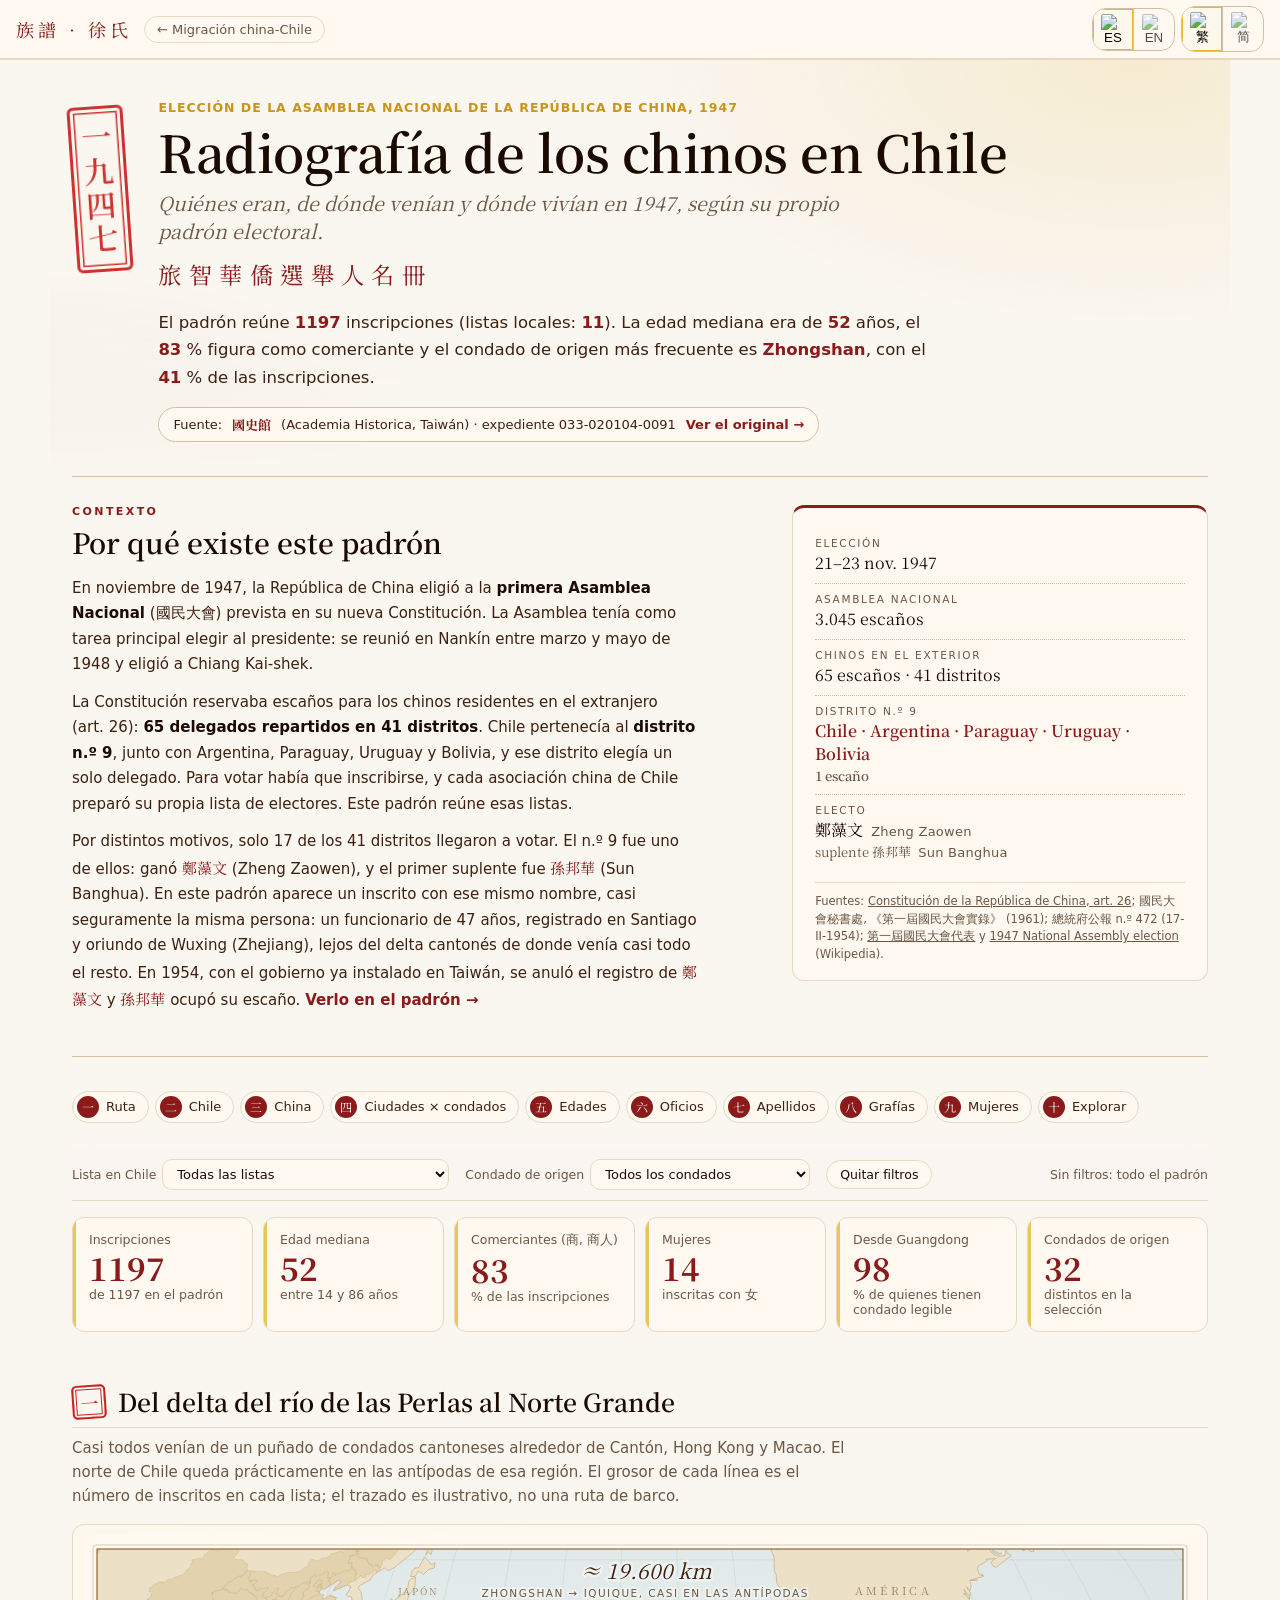
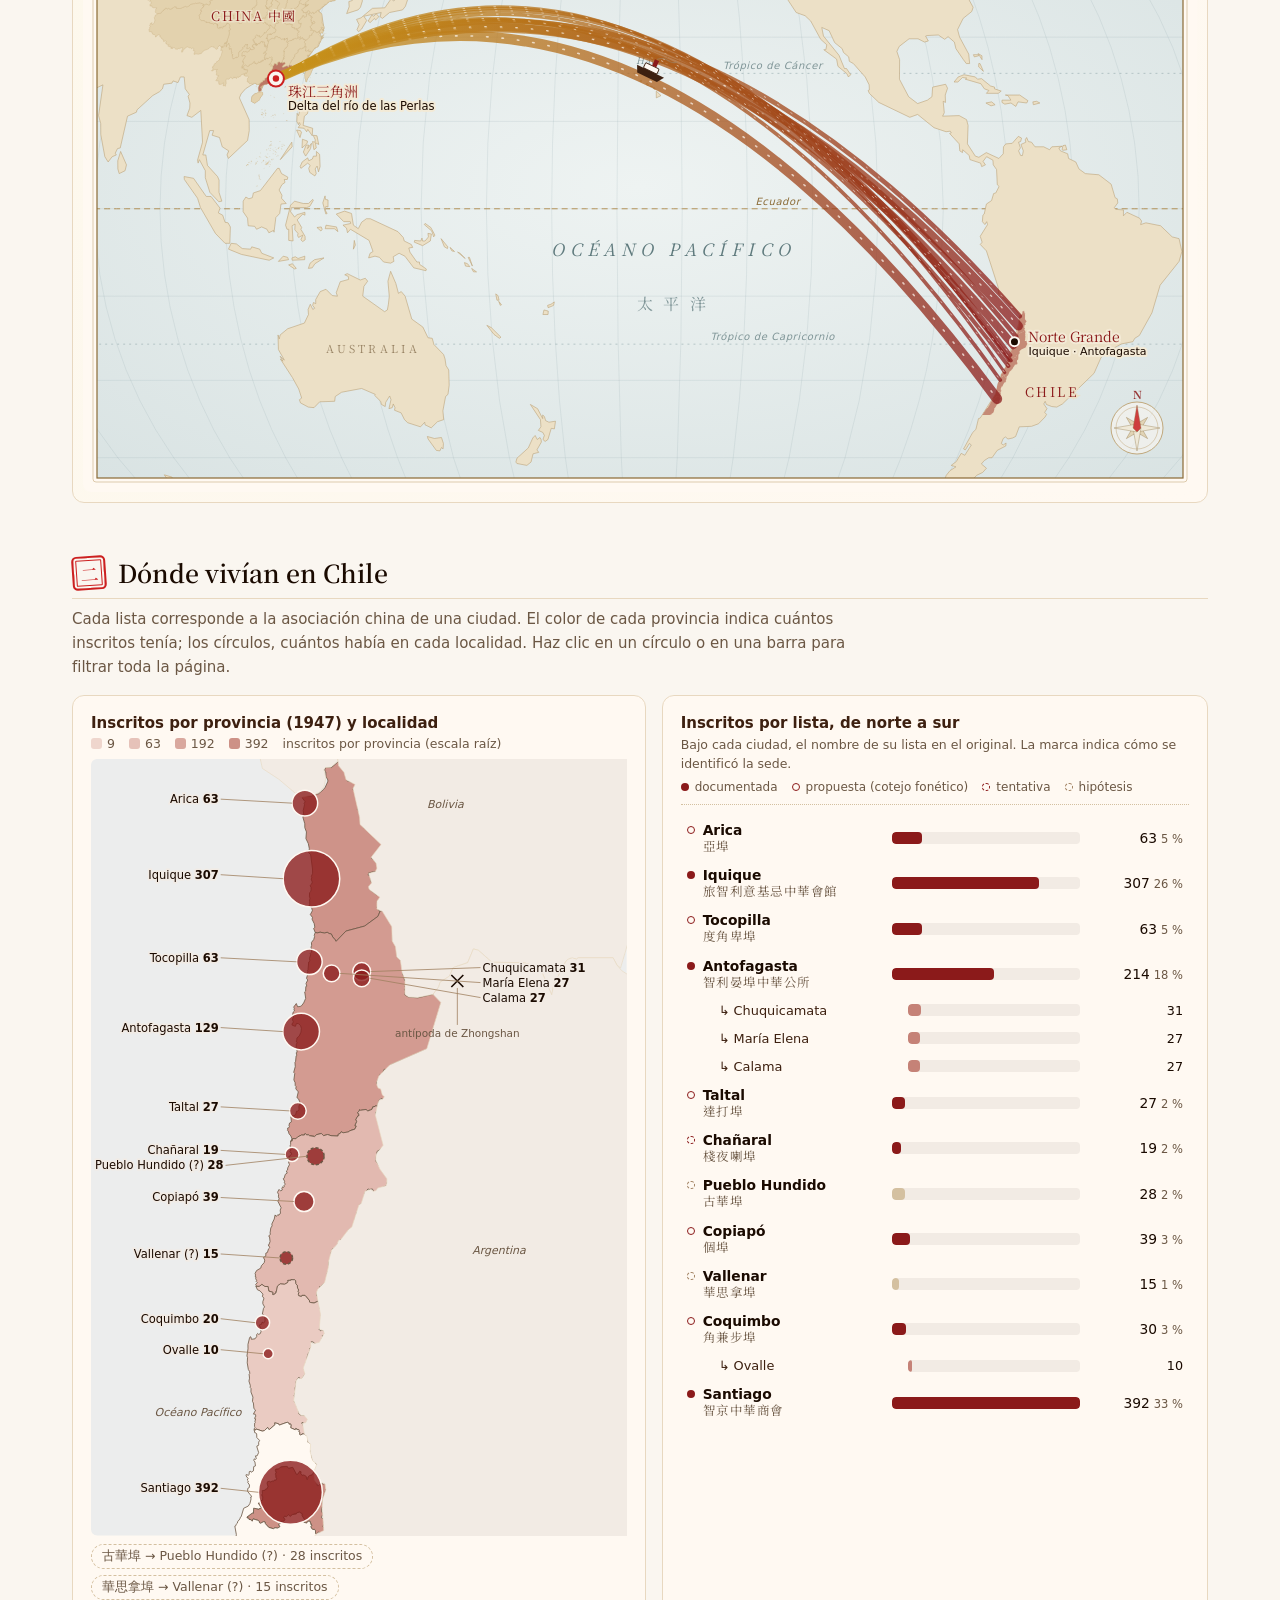
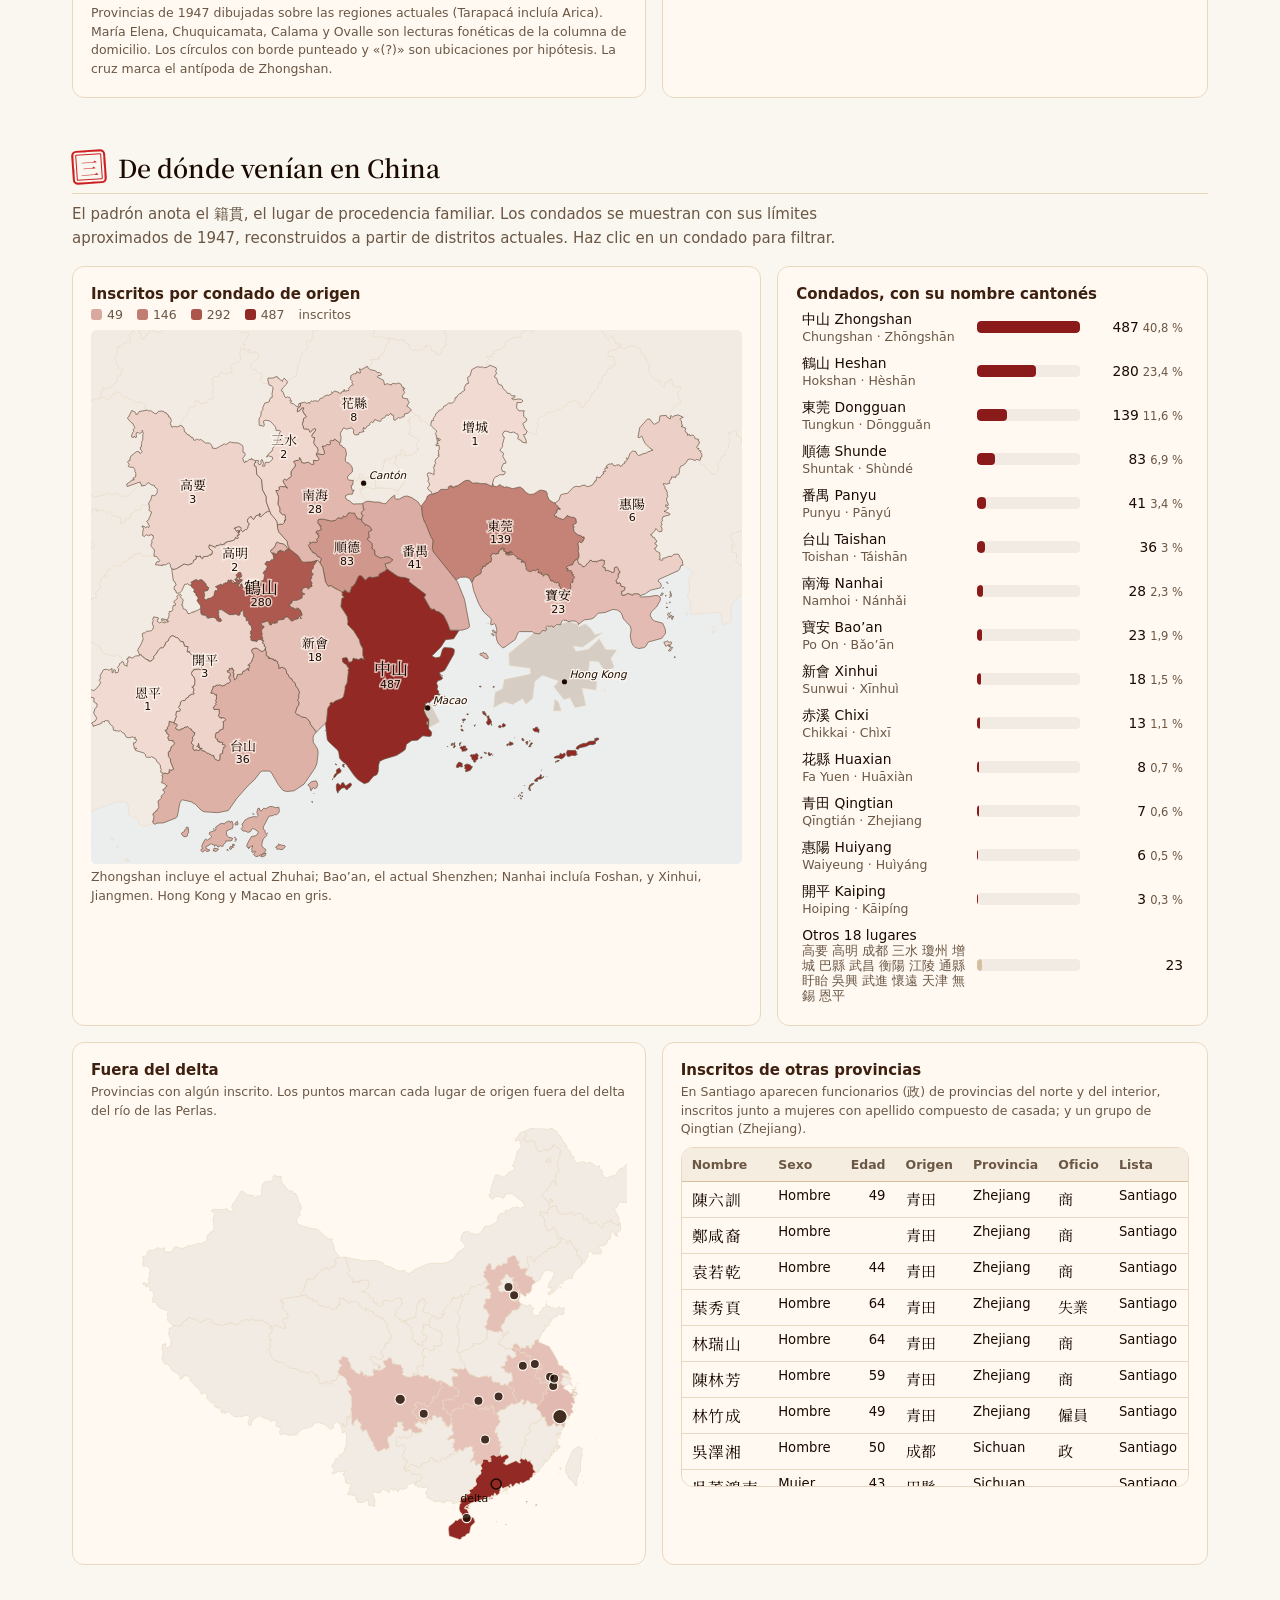
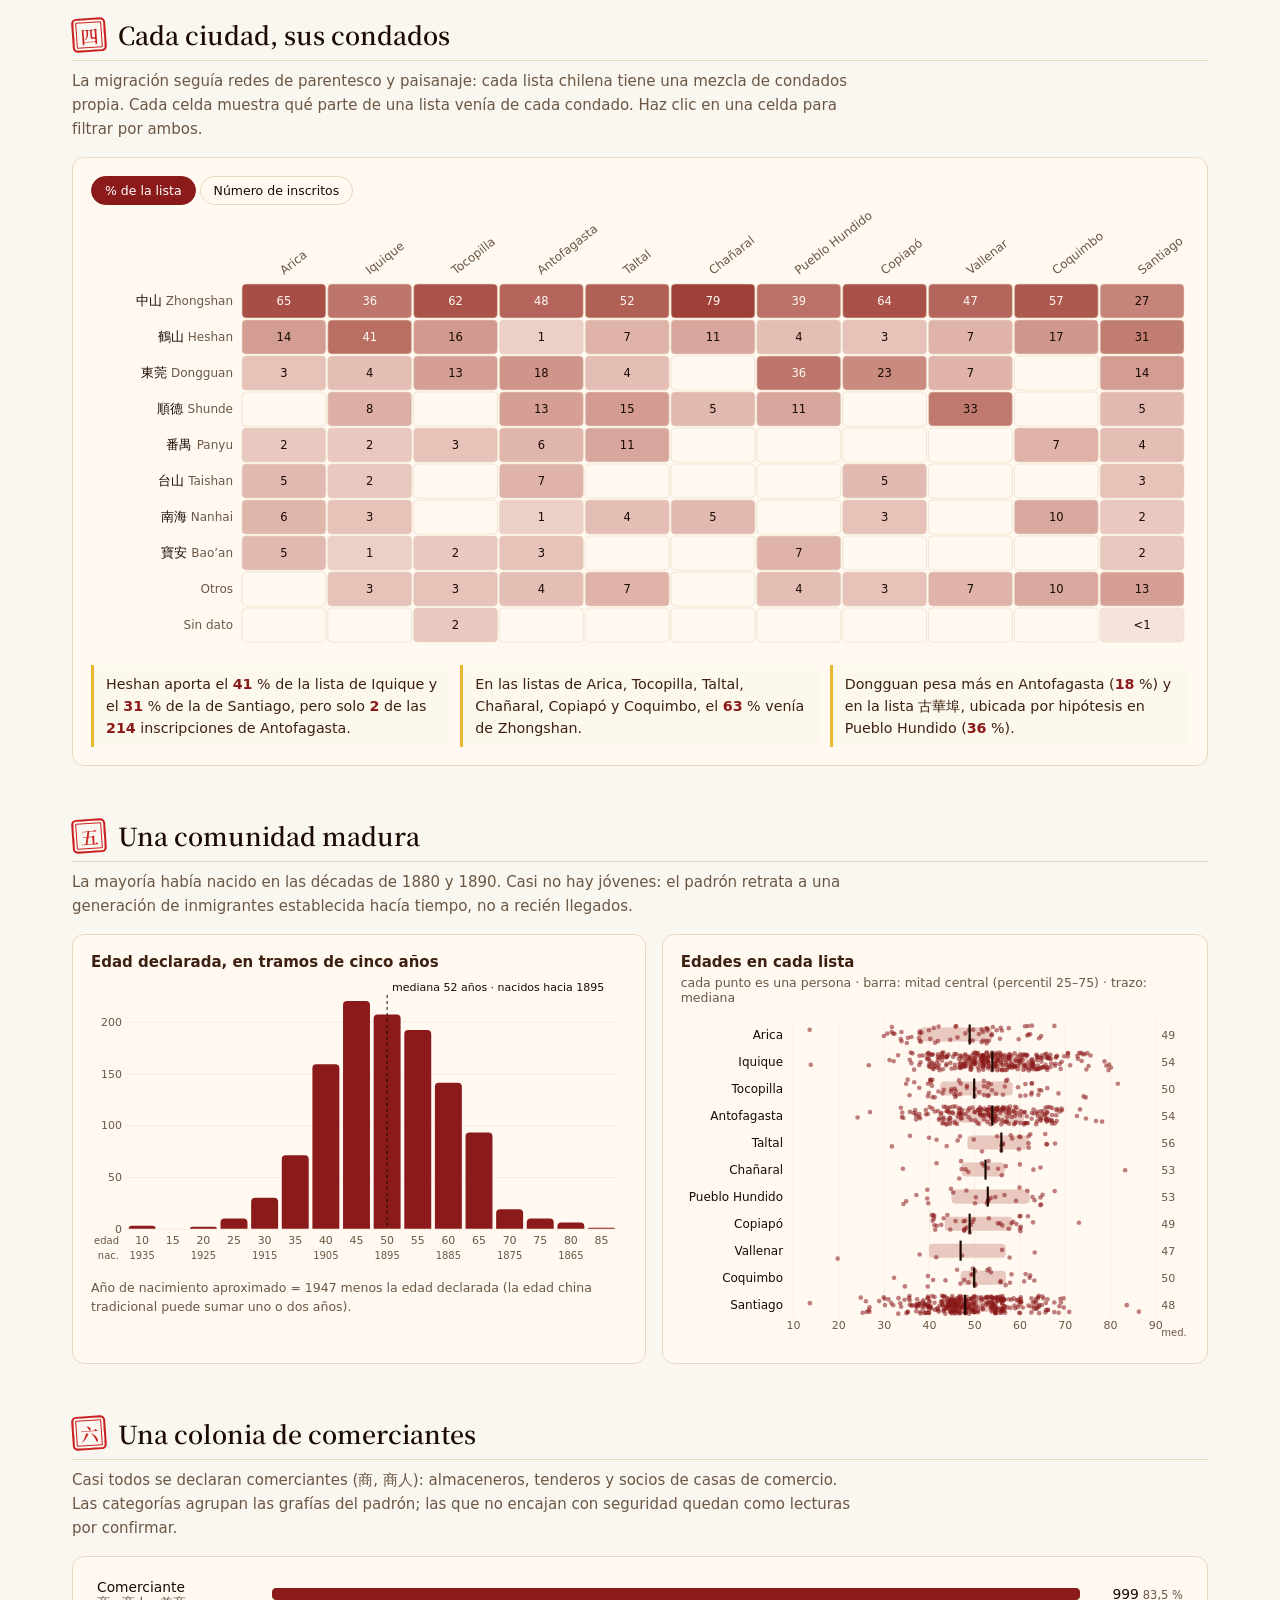
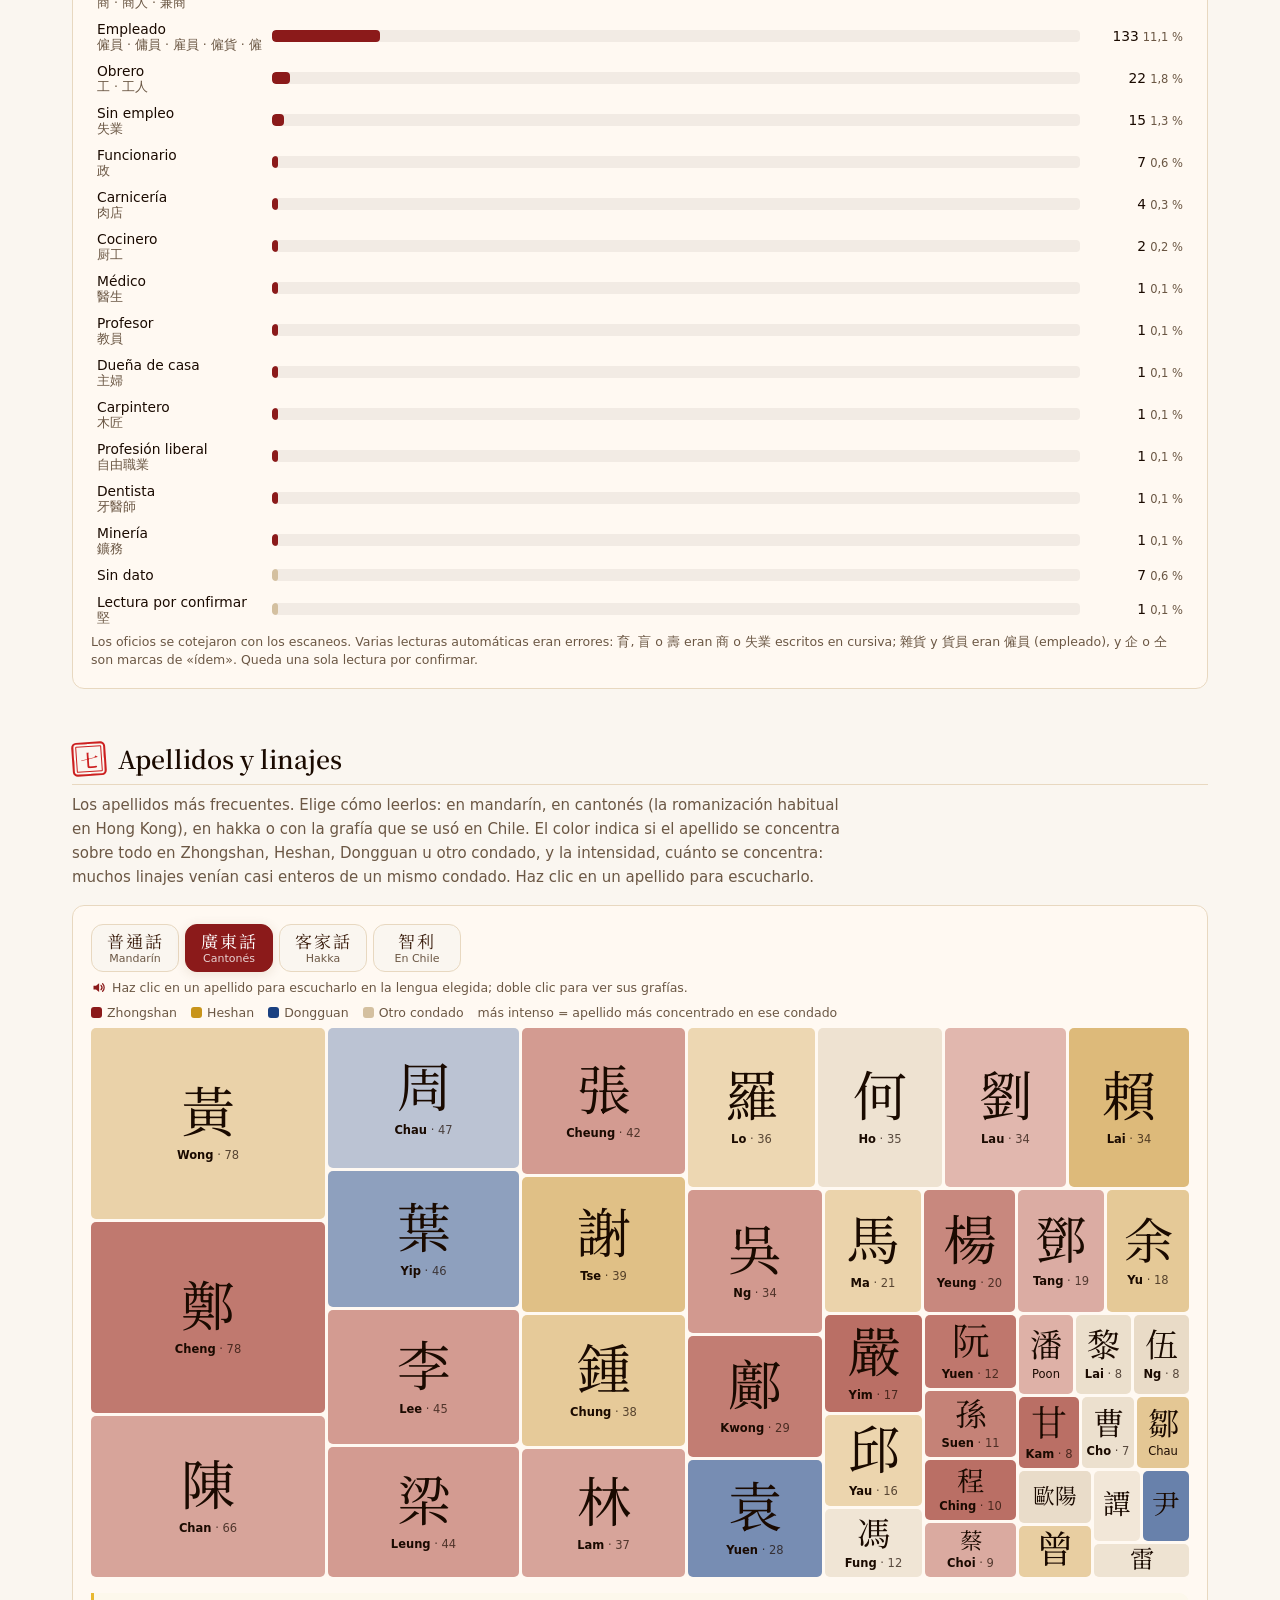
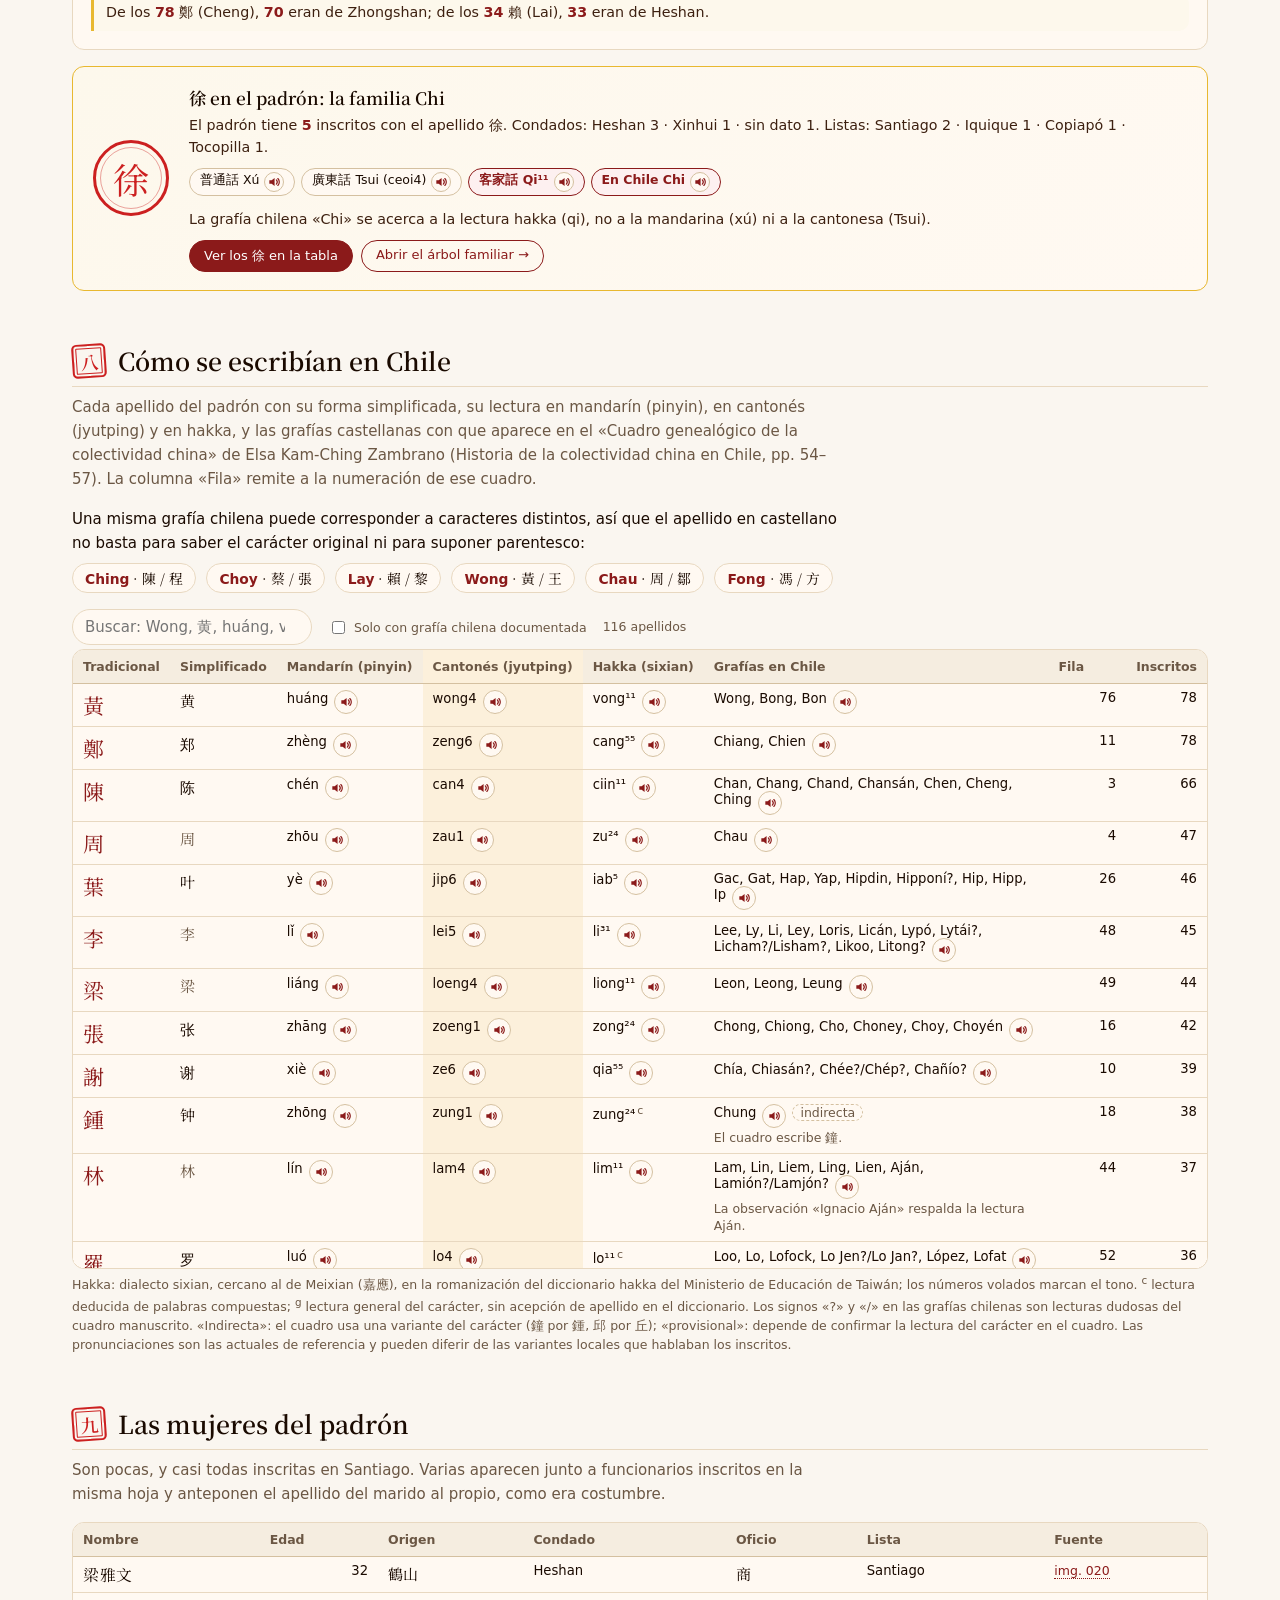
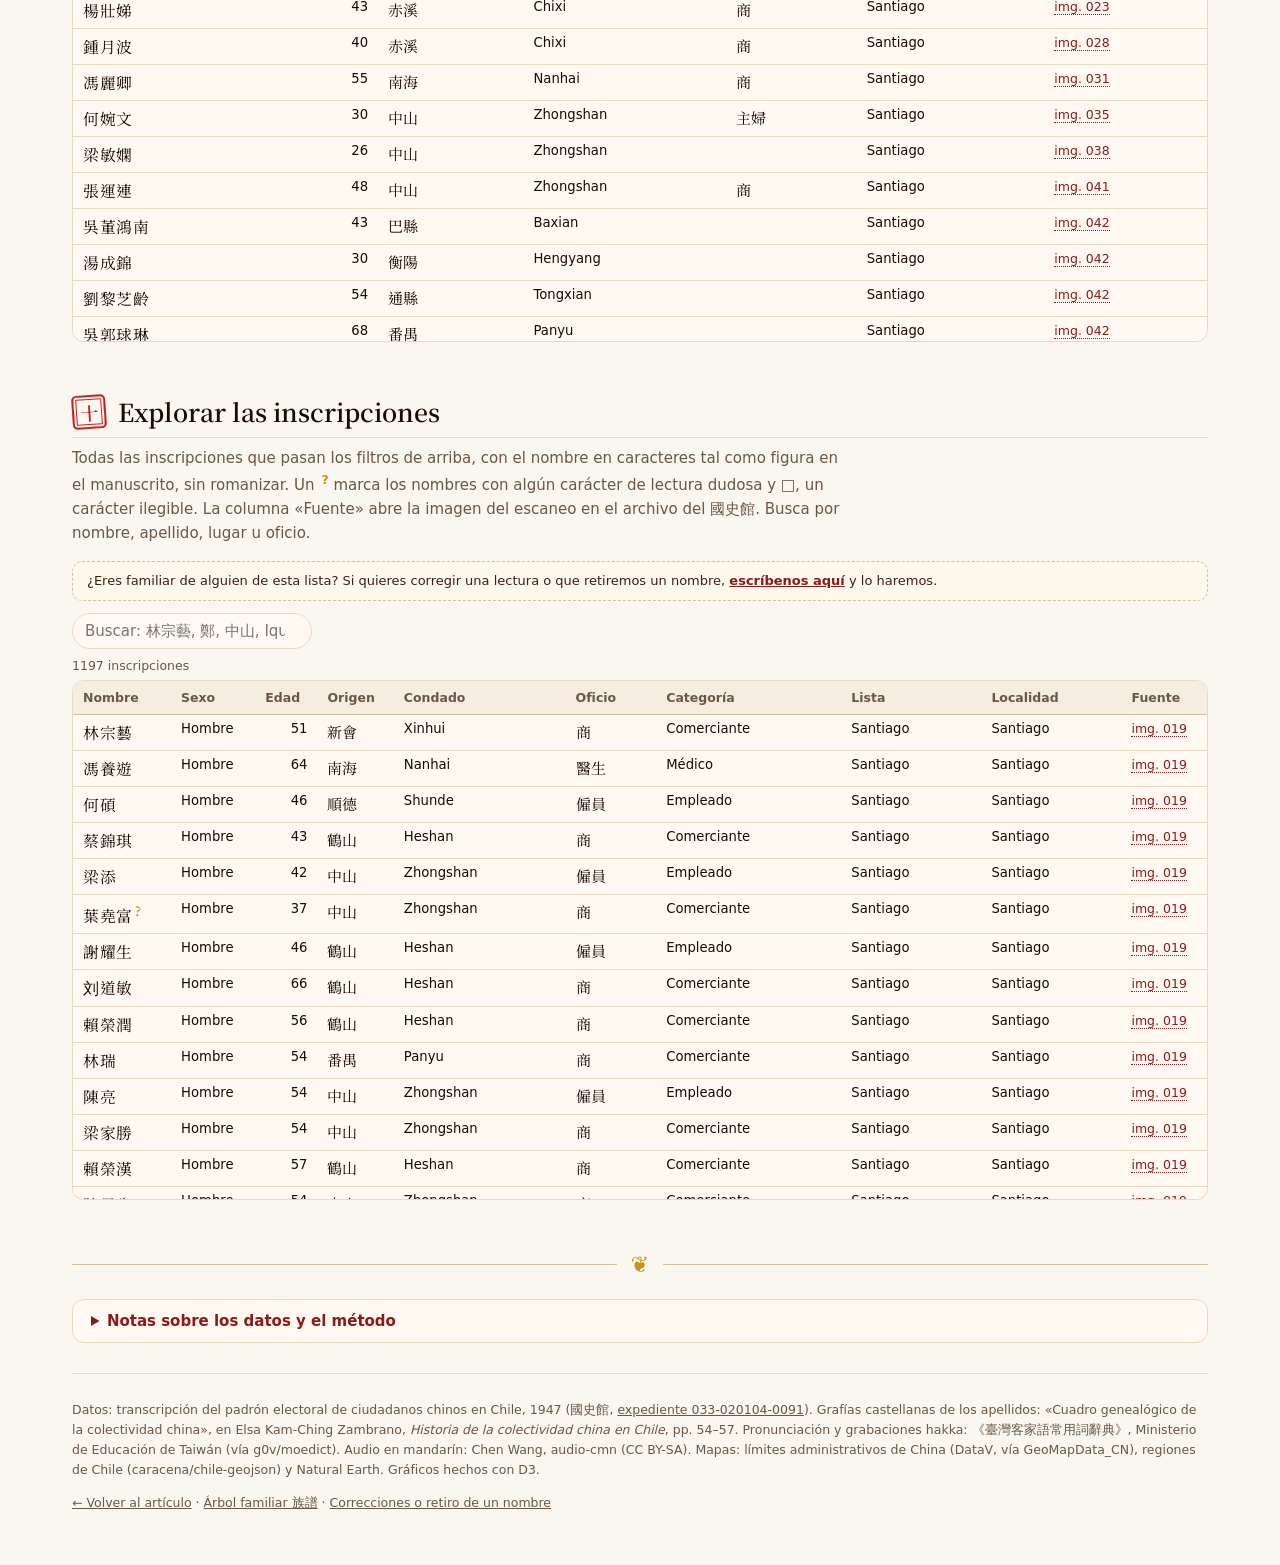
==== commit 55e9c715: "Padrón 1947: cotejo de oficios y orígenes con los escaneos (35 hojas)" ====
--- a/padron-1947/index.html
+++ b/padron-1947/index.html
@@ -544,8 +544,8 @@
     <p class='pc-sub' data-l="en">Almost all declare themselves merchants (商, 商人): grocers, shopkeepers and partners in trading houses. The categories group the roll’s spellings; those that do not fit with certainty are left as readings to be confirmed.</p>
     <div class='pc-card' id='tarjeta-oficios'>
       <div class='pc-rows' data-draw='oficios' id='grafico-oficios' style='min-height:300px'></div>
-      <p class='pc-note' data-l="es">«Lectura por confirmar» reúne caracteres como 育, 企, 賃 o 壽, que aparecen en bloques seguidos de la misma hoja y podrían ser abreviaturas o grafías cursivas de 商; conviene revisarlos en el escaneo.</p>
-      <p class='pc-note' data-l="en">“Reading to be confirmed” gathers characters such as 育, 企, 賃 or 壽, which appear in consecutive blocks on the same sheet and could be abbreviations or cursive forms of 商; they should be checked against the scan.</p>
+      <p class='pc-note' data-l="es">Los oficios se cotejaron con los escaneos. Varias lecturas automáticas eran errores: 育, 盲 o 壽 eran 商 o 失業 escritos en cursiva; 雜貨 y 貨員 eran 僱員 (empleado), y 企 o 仝 son marcas de «ídem». Queda una sola lectura por confirmar.</p>
+      <p class='pc-note' data-l="en">Occupations were checked against the scans. Several automatic readings were errors: 育, 盲 or 壽 were cursive 商 or 失業; 雜貨 and 貨員 were 僱員 (employee), and 企 or 仝 are “ditto” marks. A single reading remains to be confirmed.</p>
     </div>
   </section>
 
